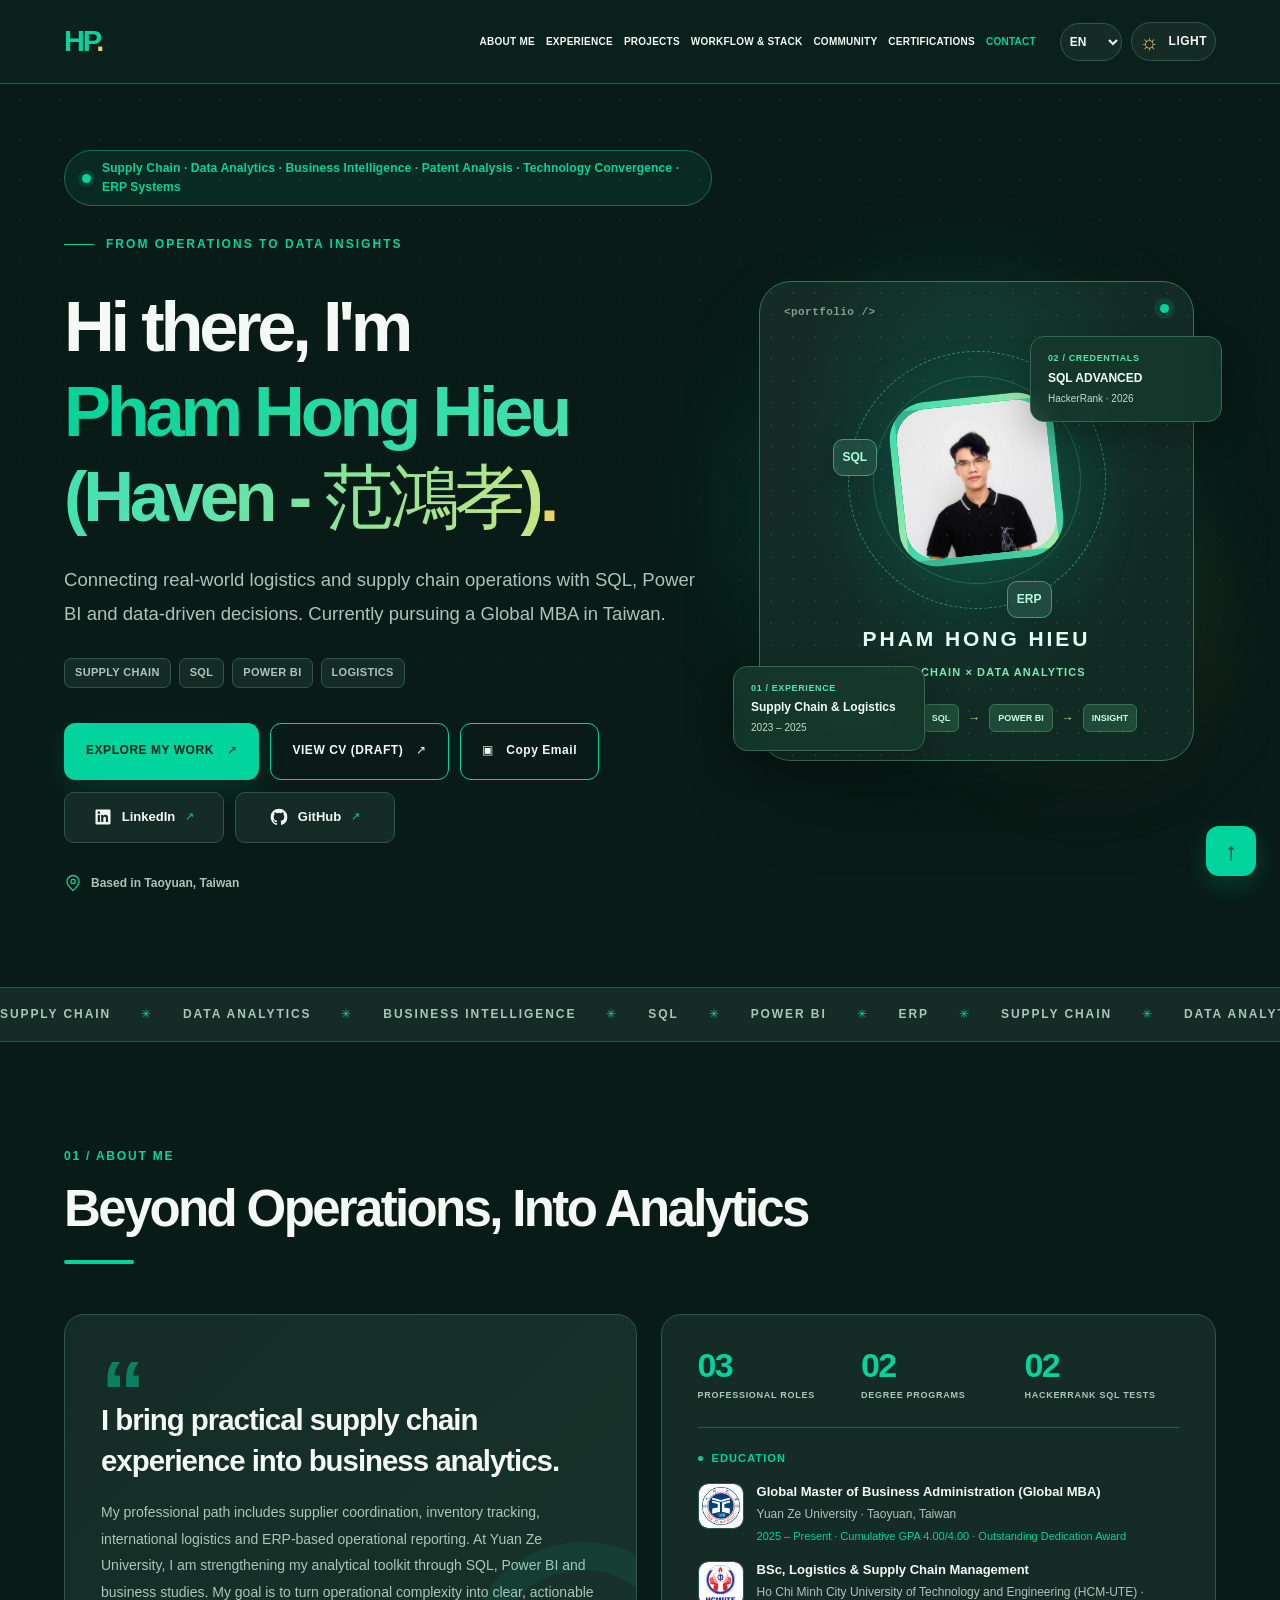
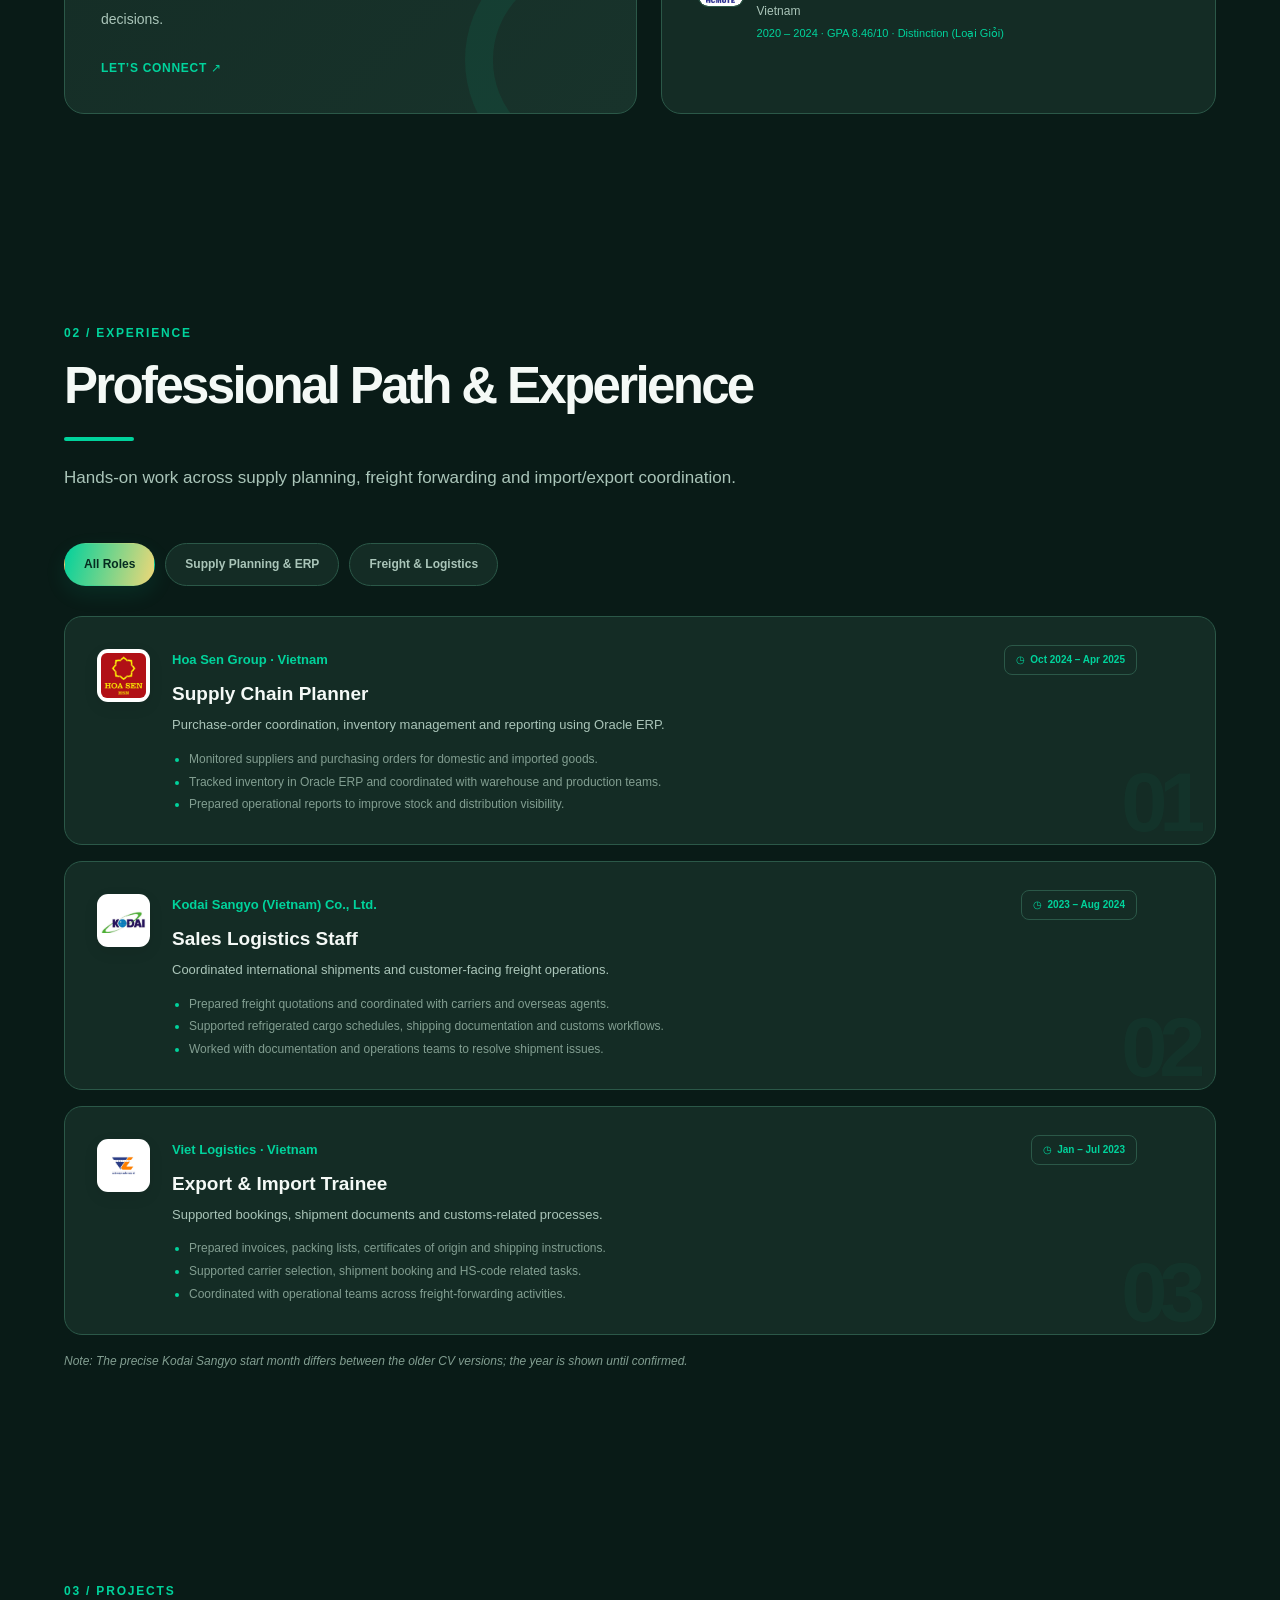
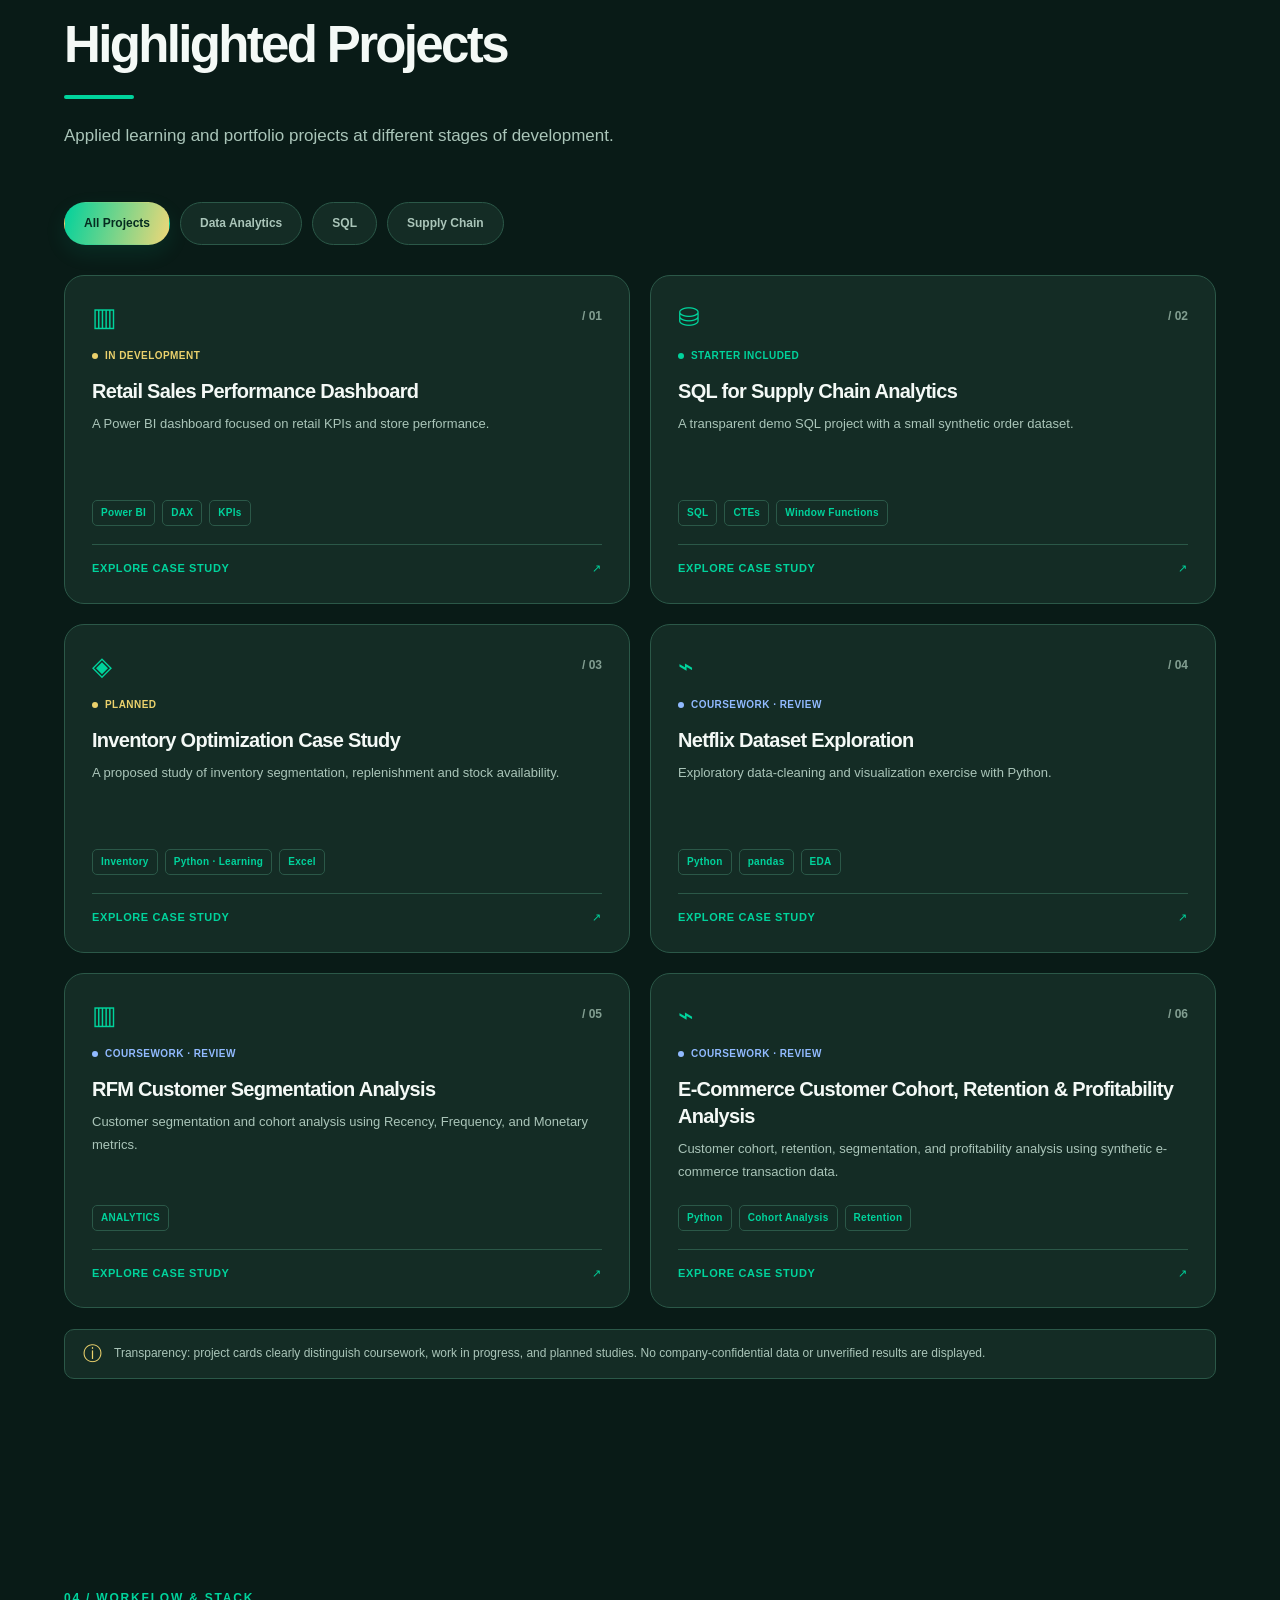
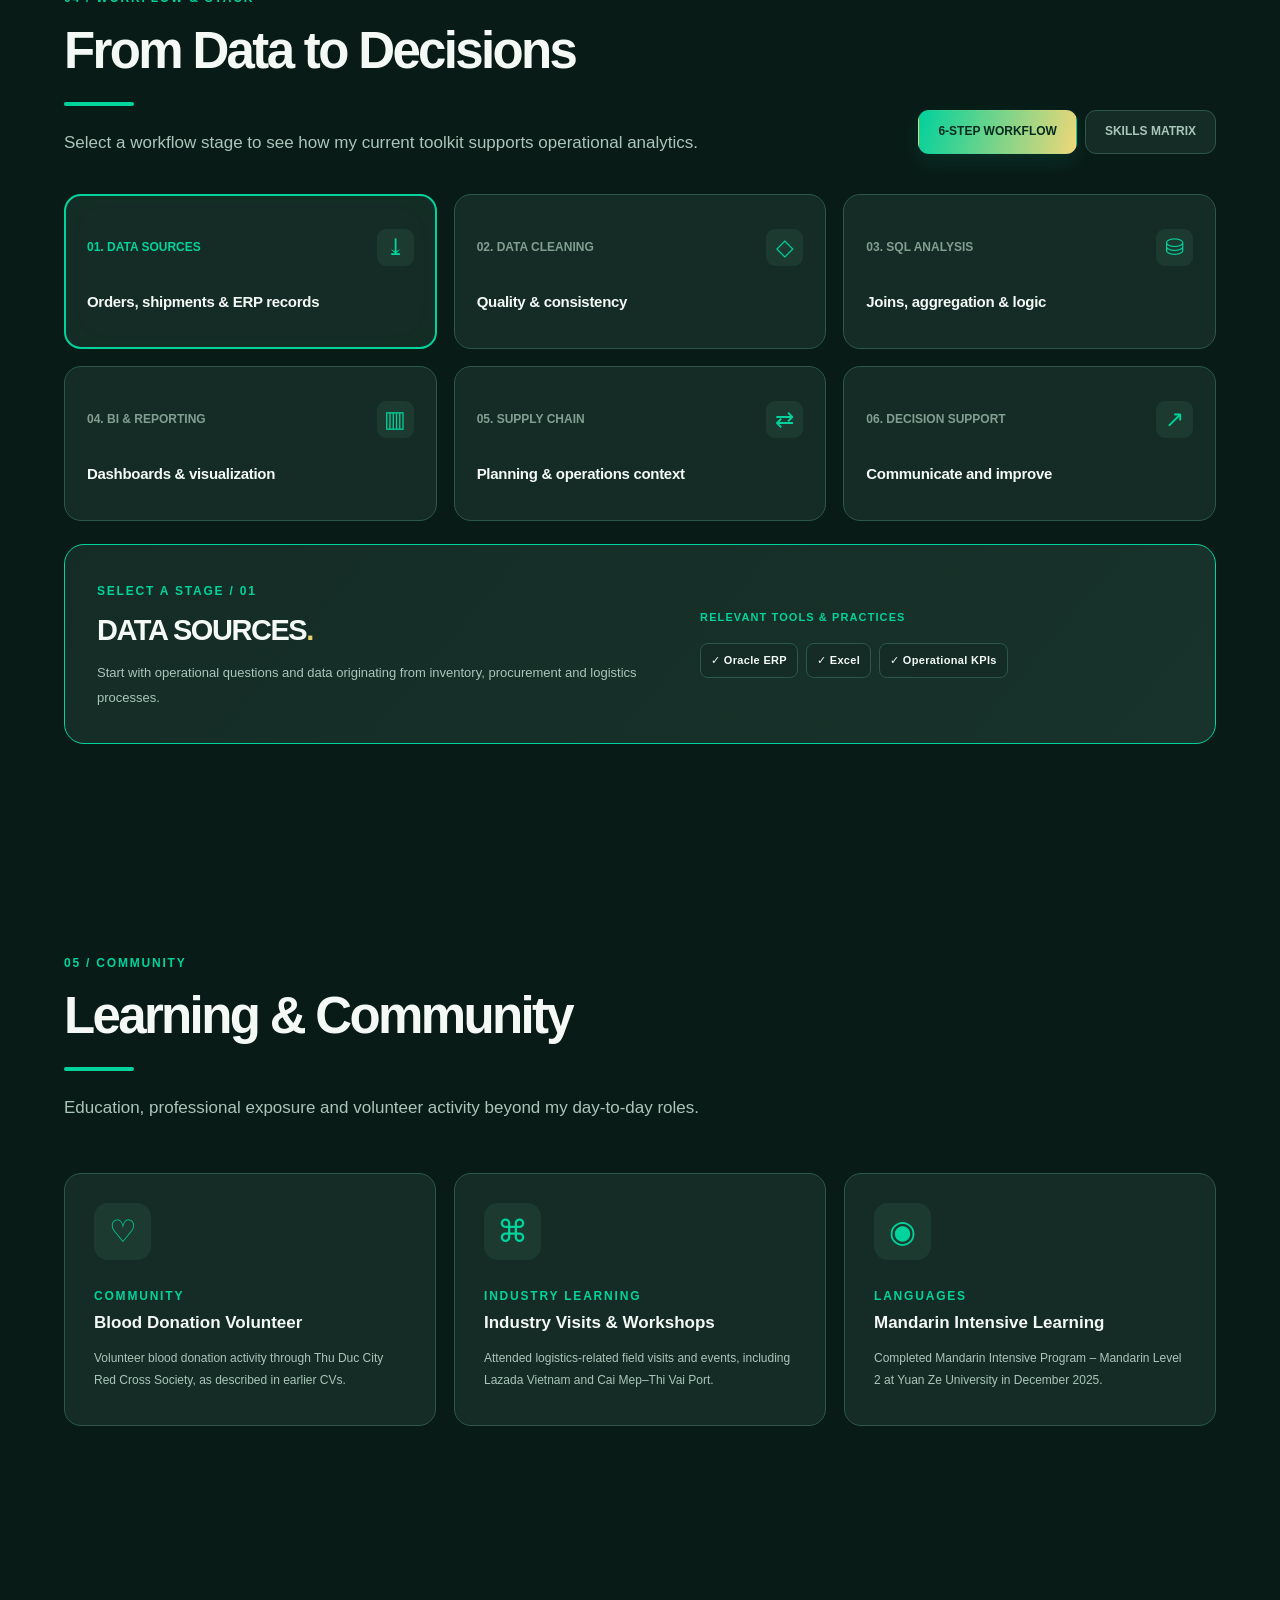
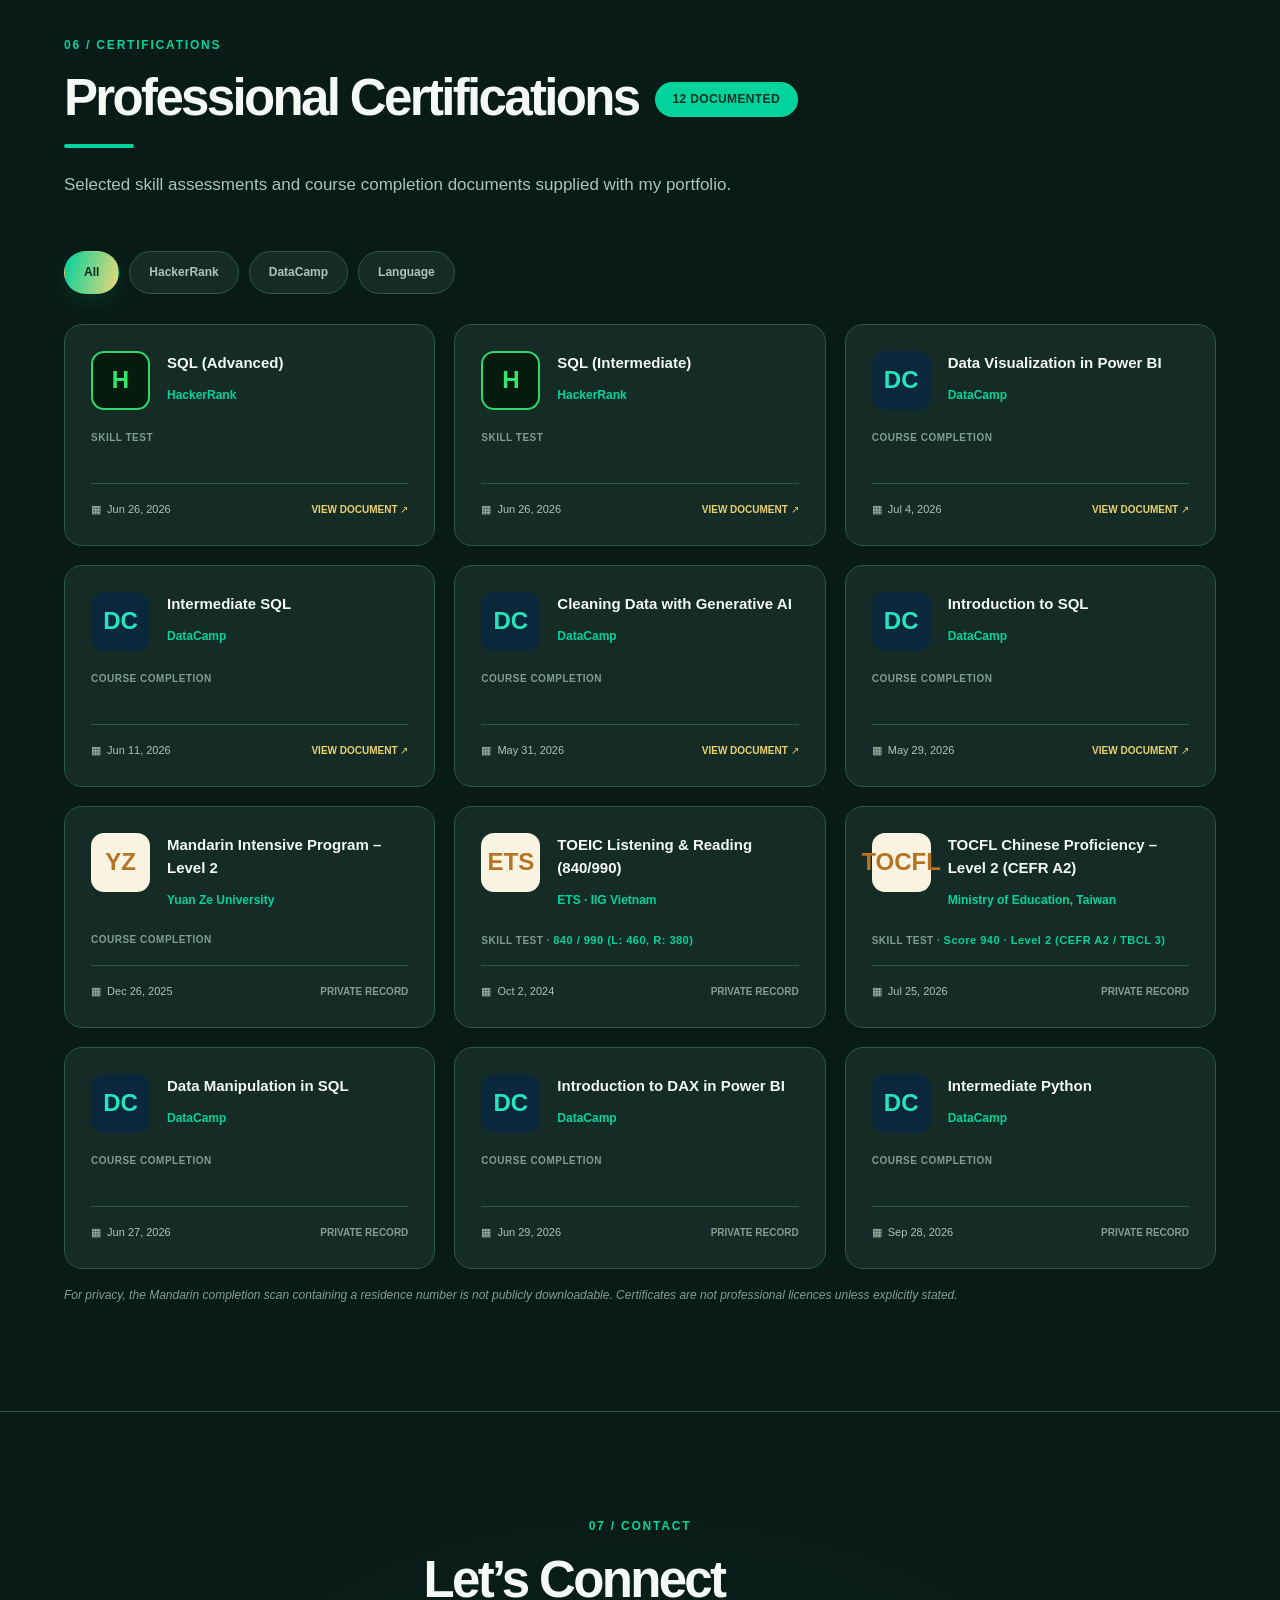
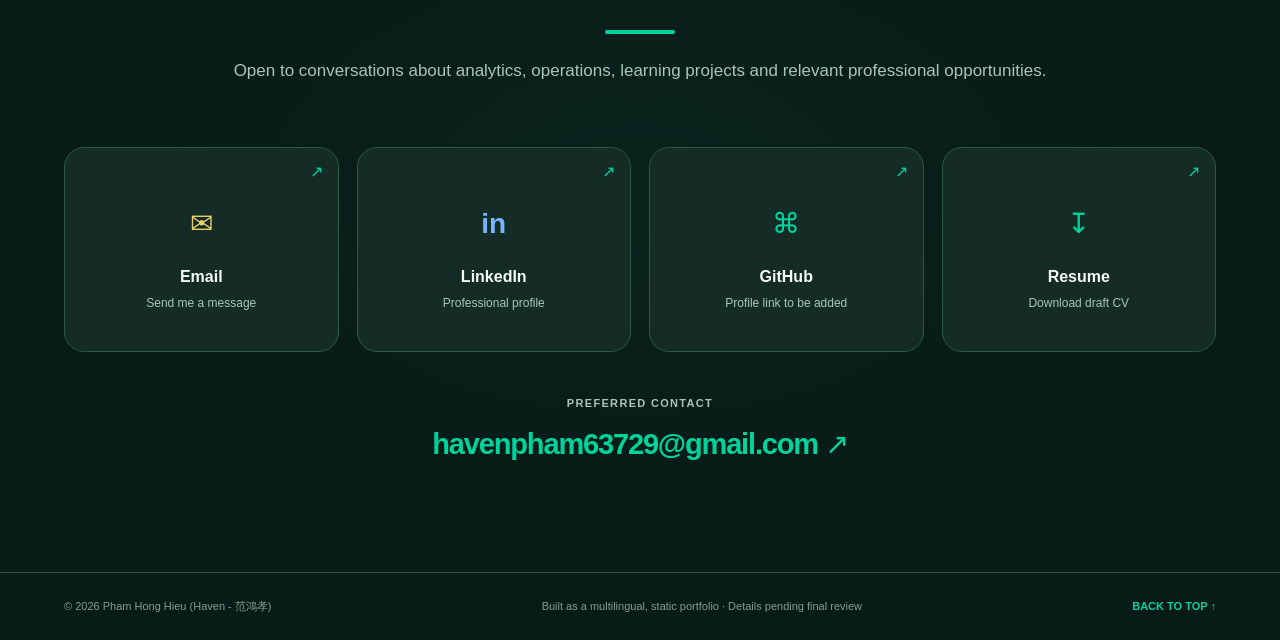
==== index.html @ e83378e1 "Update professional profile and credentials" ====
<!doctype html>
<html lang="en">
<head>
  <meta charset="utf-8">
  <meta name="viewport" content="width=device-width, initial-scale=1">
  <meta name="theme-color" content="#091d19">
  <meta name="description" content="Pham Hong Hieu (Haven - 范鴻孝) — Supply Chain, Logistics and Data Analytics Portfolio. Experience, data projects and professional certifications.">
  <title>Pham Hong Hieu (Haven - 范鴻孝) | Supply Chain × Data Analytics</title>
  <link rel="icon" type="image/svg+xml" href="assets/favicon.svg">
  <link rel="stylesheet" href="styles.css">
  <script src="content.js" defer></script>
  <script src="main.js" defer></script>
</head>
<body class="theme-dark">
  <div id="top"></div>
  <div class="progress" id="progress"></div>
  <div class="dot-grid" aria-hidden="true"></div>
  <header class="site-header" id="site-header">
    <div class="nav-shell wrap">
      <a class="brand" href="#top" aria-label="Pham Hong Hieu (Haven - 范鴻孝) — home">HP<span class="brand-dot">.</span></a>
      <nav class="primary-nav" id="nav" aria-label="Main navigation">
        <a data-i18n="navAbout" href="#about"></a>
        <a data-i18n="navExperience" href="#experience"></a>
        <a data-i18n="navProjects" href="#projects"></a>
        <a data-i18n="navStack" href="#stack"></a>
        <a data-i18n="navCommunity" href="#community"></a>
        <a data-i18n="navCerts" href="#certifications"></a>
        <a data-i18n="navContact" href="#contact"></a>
      </nav>
      <div class="nav-actions">
        <div class="locale-wrap">
          <label class="sr-only" for="language-switcher">Website language</label>
          <select id="language-switcher" class="locale-select" aria-label="Website language">
            <option value="en">EN</option><option value="vi">VI</option><option value="zh-Hant">繁體</option><option value="zh-Hans">简体</option>
          </select>
        </div>
        <button id="theme-switcher" class="icon-text-button theme-button" type="button" aria-label="Switch light or dark theme"><span class="theme-symbol" aria-hidden="true">☼</span><span data-i18n="themeLight">LIGHT</span></button>
        <button id="menu-switcher" class="menu-switcher" type="button" aria-label="Open navigation menu" aria-expanded="false"><span></span><span></span><span></span></button>
      </div>
    </div>
  </header>

  <main>
    <section class="hero section wrap" id="hero" aria-labelledby="hero-title">
      <div class="hero-text reveal">
        <div class="availability"><span class="pulse"></span><span data-i18n="heroBadge"></span></div>
        <div class="eyebrow"><span class="eyebrow-rule"></span><span data-i18n="heroEyebrow"></span></div>
        <h1 id="hero-title"><span data-i18n="heroGreeting"></span><br><span class="gradient-text" data-i18n="heroName">Pham Hong Hieu (Haven - 范鴻孝)</span><span class="gold-dot">.</span></h1>
        <p class="hero-lead" data-i18n="heroSummary"></p>
        <div class="hero-pills"><span>SUPPLY CHAIN</span><span>SQL</span><span>POWER BI</span><span>LOGISTICS</span></div>
        <div class="hero-buttons">
          <a class="btn btn-primary" href="#projects"><span data-i18n="exploreWork"></span><span aria-hidden="true">↗</span></a>
          <a class="btn btn-outline" href="assets/Pham_Hong_Hieu_CV_DRAFT.pdf" target="_blank" rel="noopener"><span data-i18n="viewResume"></span><span aria-hidden="true">↗</span></a>
          <button class="btn btn-outline" id="copy-email" type="button"><span aria-hidden="true">▣</span><span data-i18n="copyEmail"></span></button>
        </div>
        <div class="hero-socials">
          <a href="https://www.linkedin.com/in/havenpham" target="_blank" rel="noopener noreferrer" class="social-link"><svg aria-hidden="true" viewBox="0 0 24 24"><use href="#icon-linkedin"></use></svg>LinkedIn <span>↗</span></a>
          <a class="social-link" id="github-hero" href="#contact"><svg aria-hidden="true" viewBox="0 0 24 24"><use href="#icon-github"></use></svg><span>GitHub</span><span id="github-status">···</span></a>
        </div>
        <div class="hero-location"><svg aria-hidden="true" viewBox="0 0 24 24"><use href="#icon-location"></use></svg><span data-i18n="heroLocation"></span></div>
      </div>
      <div class="hero-visual reveal" aria-label="Pham Hong Hieu (Haven - 范鴻孝)'s supply chain and analytics focus">
        <div class="visual-halo halo-1"></div><div class="visual-halo halo-2"></div>
        <div class="profile-illustration">
          <div class="illustration-top"><span class="code-mark">&lt;portfolio /&gt;</span><span class="live-pip"></span></div>
          <div class="avatar-orbit"><div class="orbit orbit-outer"></div><div class="orbit orbit-inner"></div><div class="avatar-card"><img src="assets/profile.jpg" alt="Pham Hong Hieu"></div><span class="orbit-chip chip-left">SQL</span><span class="orbit-chip chip-right">BI</span><span class="orbit-chip chip-bottom">ERP</span></div>
          <div class="visual-name">PHAM HONG HIEU</div><div class="visual-role" data-i18n="visualRole"></div>
          <div class="visual-pipeline"><span data-i18n="visualInput"></span><span class="pipe-arrow">→</span><span>SQL</span><span class="pipe-arrow">→</span><span>POWER BI</span><span class="pipe-arrow">→</span><span data-i18n="visualOutput"></span></div>
        </div>
        <div class="floating-card floating-one"><span class="floating-mini">01 / EXPERIENCE</span><strong data-i18n="floatRole"></strong><small>2023 – 2025</small></div>
        <div class="floating-card floating-two"><span class="floating-mini">02 / CREDENTIALS</span><strong>SQL ADVANCED</strong><small>HackerRank · 2026</small></div>
      </div>
    </section>

    <div class="marquee" aria-hidden="true"><div class="marquee-track"><span>SUPPLY CHAIN</span> ✳ <span>DATA ANALYTICS</span> ✳ <span>BUSINESS INTELLIGENCE</span> ✳ <span>SQL</span> ✳ <span>POWER BI</span> ✳ <span>ERP</span> ✳ <span>SUPPLY CHAIN</span> ✳ <span>DATA ANALYTICS</span> ✳</div></div>

    <section class="section wrap about-section" id="about">
      <div class="section-title reveal"><p class="section-overline">01 / <span data-i18n="navAbout"></span></p><h2 data-i18n="aboutHeading"></h2><div class="section-rule"></div></div>
      <div class="about-grid">
        <div class="about-primary reveal"><div class="quote-mark">“</div><h3 data-i18n="aboutStatement"></h3><p data-i18n="aboutParagraph"></p><a href="#contact" class="text-arrow" data-i18n="talkAboutWork"></a></div>
        <div class="about-info reveal">
          <div class="mini-stat-grid"><div class="stat"><strong>03</strong><span data-i18n="statRoles"></span></div><div class="stat"><strong>02</strong><span data-i18n="statDegrees"></span></div><div class="stat"><strong>02</strong><span data-i18n="statHackerrank"></span></div></div>
          <div class="education-label"><span class="section-mini-dot"></span><span data-i18n="educationTitle"></span></div>
          <div class="education-item"><div class="education-icon"><img src="assets/yuan-ze-university.png" alt="Yuan Ze University" class="edu-logo-img"></div><div><strong data-i18n="mbaDegree"></strong><span data-i18n="mbaSchool"></span><small data-i18n="mbaYears"></small></div></div>
          <div class="education-item"><div class="education-icon"><img src="assets/hcm-ute.png" alt="HCM-UTE" class="edu-logo-img"></div><div><strong data-i18n="bachelorDegree"></strong><span data-i18n="bachelorSchool"></span><small data-i18n="bachelorYears"></small></div></div>
        </div>
      </div>
    </section>

    <section class="section wrap" id="experience">
      <div class="section-title reveal"><p class="section-overline">02 / <span data-i18n="navExperience"></span></p><h2 data-i18n="experienceHeading"></h2><div class="section-rule"></div><p class="section-caption" data-i18n="experienceCaption"></p></div>
      <div class="tabs reveal" id="experience-tabs" role="tablist" aria-label="Experience categories"></div>
      <div id="experience-list" class="experience-list" aria-live="polite"></div>
      <p class="content-note" data-i18n="dateNote"></p>
    </section>

    <section class="section wrap" id="projects">
      <div class="section-title reveal"><p class="section-overline">03 / <span data-i18n="navProjects"></span></p><h2 data-i18n="projectsHeading"></h2><div class="section-rule"></div><p class="section-caption" data-i18n="projectsCaption"></p></div>
      <div class="tabs reveal" id="project-tabs" role="tablist" aria-label="Project categories"></div>
      <div class="project-grid" id="project-grid" aria-live="polite"></div>
      <div class="project-disclaimer"><span>ⓘ</span><span data-i18n="projectDisclaimer"></span></div>
    </section>

    <section class="section wrap" id="stack">
      <div class="section-title reveal"><p class="section-overline">04 / <span data-i18n="navStack"></span></p><h2 data-i18n="stackHeading"></h2><div class="section-rule"></div><p class="section-caption" data-i18n="stackCaption"></p></div>
      <div class="stack-controls"><button type="button" class="view-toggle active" data-stack-view="workflow" data-i18n="stackWorkflow"></button><button type="button" class="view-toggle" data-stack-view="skills" data-i18n="stackSkills"></button></div>
      <div id="stack-workflow" class="stack-panel"><div id="stage-grid" class="stage-grid"></div><div id="stage-description" class="stage-description" aria-live="polite"></div></div>
      <div id="stack-skills" class="stack-panel" hidden></div>
    </section>

    <section class="section wrap" id="community"><div class="section-title reveal"><p class="section-overline">05 / <span data-i18n="navCommunity"></span></p><h2 data-i18n="communityHeading"></h2><div class="section-rule"></div><p class="section-caption" data-i18n="communityCaption"></p></div><div class="community-grid" id="community-grid"></div></section>

    <section class="section wrap" id="certifications">
      <div class="section-title reveal"><p class="section-overline">06 / <span data-i18n="navCerts"></span></p><div class="certs-heading"><h2 data-i18n="certsHeading"></h2><span class="counter-badge" data-i18n="certCount"></span></div><div class="section-rule"></div><p class="section-caption" data-i18n="certsCaption"></p></div>
      <div class="tabs cert-tabs reveal" id="cert-tabs" role="tablist" aria-label="Certificate providers"></div>
      <div class="cert-grid" id="cert-grid"></div><p class="content-note" data-i18n="certPrivacy"></p>
    </section>

    <section class="section contact-section" id="contact"><div class="wrap"><div class="section-title centered reveal"><p class="section-overline">07 / <span data-i18n="navContact"></span></p><h2 data-i18n="contactHeading"></h2><div class="section-rule"></div><p class="section-caption" data-i18n="contactCaption"></p></div><div class="contact-grid" id="contact-grid"></div><div class="contact-email reveal"><span data-i18n="preferredContact"></span><a href="mailto:havenpham63729@gmail.com">havenpham63729@gmail.com ↗</a></div></div></section>
  </main>
  <footer class="footer wrap"><span>© <span id="year">2026</span> Pham Hong Hieu (Haven - 范鴻孝)</span><span data-i18n="footerNote"></span><a href="#top" data-i18n="backToTop"></a></footer>
  <a class="back-to-top" href="#top" aria-label="Back to top" title="Back to top">↑</a>
  <dialog id="project-dialog" class="project-dialog"><button type="button" class="dialog-close" id="dialog-close" aria-label="Close">×</button><div id="project-dialog-content"></div></dialog>
  <div id="toast" class="toast" role="status" aria-live="polite"></div>
  <svg aria-hidden="true" style="position:absolute;width:0;height:0;overflow:hidden" xmlns="http://www.w3.org/2000/svg"><defs>
    <symbol id="icon-linkedin" viewBox="0 0 24 24"><path fill="currentColor" d="M20.45 2H3.55C2.69 2 2 2.69 2 3.55v16.9C2 21.31 2.69 22 3.55 22h16.9c.86 0 1.55-.69 1.55-1.55V3.55C22 2.69 21.31 2 20.45 2ZM7.94 18.75H4.98V9.2h2.96v9.55ZM6.46 7.9a1.71 1.71 0 1 1 0-3.42 1.71 1.71 0 0 1 0 3.42Zm12.29 10.85H15.8V14.1c0-1.11-.02-2.54-1.55-2.54-1.56 0-1.8 1.21-1.8 2.46v4.73h-2.96V9.2h2.84v1.31h.04c.4-.75 1.36-1.55 2.79-1.55 2.98 0 3.59 1.96 3.59 4.51v5.28Z"/></symbol>
    <symbol id="icon-github" viewBox="0 0 24 24"><path fill="currentColor" d="M12 .9A11.1 11.1 0 0 0 .9 12c0 4.9 3.17 9.06 7.56 10.53.56.11.76-.24.76-.53v-1.9c-3.07.67-3.73-1.3-3.73-1.3-.5-1.28-1.22-1.62-1.22-1.62-1-.7.07-.69.07-.69 1.1.08 1.67 1.13 1.67 1.13.98 1.68 2.57 1.2 3.2.91.1-.71.38-1.2.69-1.48-2.45-.28-5.03-1.23-5.03-5.47 0-1.2.43-2.18 1.14-2.95-.11-.28-.49-1.4.11-2.92 0 0 .93-.3 3.05 1.13a10.7 10.7 0 0 1 5.55 0c2.12-1.43 3.05-1.13 3.05-1.13.61 1.52.23 2.64.11 2.92.71.77 1.14 1.75 1.14 2.95 0 4.25-2.59 5.19-5.05 5.46.39.34.74 1 .74 2.02v2.99c0 .29.2.64.77.53A11.1 11.1 0 0 0 23.1 12 11.1 11.1 0 0 0 12 .9Z"/></symbol>
    <symbol id="icon-location" viewBox="0 0 24 24"><path fill="none" stroke="currentColor" stroke-width="1.7" stroke-linecap="round" stroke-linejoin="round" d="M20 10c0 5-8 12-8 12S4 15 4 10a8 8 0 1 1 16 0Z"/><circle fill="none" stroke="currentColor" stroke-width="1.7" cx="12" cy="10" r="2.8"/></symbol>
  </defs></svg>
</body></html>
---- styles.css ----
/* HAVEN PHAM — FOUR LANGUAGE PORTFOLIO. 100% STATIC, NO BUILD TOOLS. */
:root{font-family:'Manrope','DM Sans','Segoe UI',Arial,sans-serif;font-synthesis:none;-webkit-font-smoothing:antialiased;scroll-behavior:smooth}
*{box-sizing:border-box} html{scroll-padding-top:112px} body{margin:0;line-height:1.6;min-width:320px;overflow-x:hidden;transition:background .25s,color .25s}body.theme-dark{--bg:#091b17;--header:rgba(11,35,28,.94);--surface:#142c25;--surface-2:#18332b;--surface-3:#1d3a30;--text:#f4f9f6;--muted:#aac5b9;--soft:#829e91;--line:#2b5848;--mint:#00d39c;--mint-2:#37f0ae;--gold:#ebd16c;--dotted:rgba(0,211,156,.12);--modal:#11291f;--shadow:rgba(0,0,0,.28);color:var(--text);background:var(--bg)}body.theme-light{--bg:#f7fbf8;--header:rgba(246,252,247,.96);--surface:#ffffff;--surface-2:#ecf6ef;--surface-3:#e4f2e8;--text:#132a22;--muted:#506a5d;--soft:#56766a;--line:#c6decf;--mint:#008b64;--mint-2:#008b64;--gold:#ad801e;--dotted:rgba(0,139,100,.12);--modal:#fff;--shadow:rgba(30,80,55,.13);color:var(--text);background:var(--bg)}
button,select{font:inherit}button{cursor:pointer}a{text-decoration:none;color:inherit}p,h1,h2,h3,h4{margin-top:0}img{max-width:100%}::selection{color:#071a16;background:#37f0ae}.wrap{max-width:1376px;margin:0 auto;padding-left:clamp(20px,5vw,80px);padding-right:clamp(20px,5vw,80px)}.sr-only{position:absolute;left:-9999px;width:1px;height:1px;overflow:hidden}.progress{height:3px;position:fixed;inset:0 auto auto 0;z-index:110;background:linear-gradient(90deg,var(--mint),var(--gold));width:0%;pointer-events:none}.dot-grid{position:absolute;inset:0;z-index:-1;pointer-events:none;background-image:radial-gradient(var(--dotted) 1.2px,transparent 1.2px);background-size:40px 40px;mask-image:linear-gradient(black,transparent 96%)}
/* Navigation */
.site-header{position:sticky;top:0;z-index:100;background:var(--header);backdrop-filter:blur(18px);border-bottom:1px solid var(--line);transition:background .25s}.nav-shell{height:92px;display:flex;align-items:center;gap:24px}.brand{font-weight:900;font-size:29px;letter-spacing:-2.2px;color:var(--mint);white-space:nowrap;line-height:1}.brand-dot,.gold-dot{color:var(--gold)}.primary-nav{display:flex;align-items:center;gap:clamp(10px,1.45vw,24px);margin-left:auto}.primary-nav a{font-size:12px;letter-spacing:.025em;font-weight:800;color:var(--text);white-space:nowrap;transition:color .15s}.primary-nav a:hover,.primary-nav a.selected{color:var(--mint)}.nav-actions{display:flex;align-items:center;gap:9px}.locale-select{min-width:79px;background:var(--surface);border:1px solid var(--line);color:var(--text);border-radius:24px;padding:10px 10px;cursor:pointer;font-weight:800;font-size:12px;outline-offset:3px}.icon-text-button{display:flex;align-items:center;gap:9px;background:var(--surface);border:1px solid var(--line);border-radius:24px;color:var(--text);font-size:12px;letter-spacing:.04em;font-weight:800;padding:9px 14px;white-space:nowrap}.theme-symbol{color:var(--gold);font-size:21px;line-height:1}.menu-switcher{display:none;width:43px;height:42px;align-items:center;justify-content:center;flex-direction:column;gap:5px;background:var(--surface);border:1px solid var(--line);border-radius:11px}.menu-switcher span{display:block;width:18px;height:2px;background:var(--mint);border-radius:10px}
/* Shared heading */
.section{position:relative;padding-top:105px;padding-bottom:105px}.section-title{margin:0 0 50px}.section-overline{font-weight:900;letter-spacing:.15em;color:var(--mint);font-size:12px;margin:0 0 14px}.section-title h2{font-size:clamp(32px,4vw,51px);line-height:1.15;letter-spacing:-.052em;font-weight:900;max-width:1020px;margin:0 0 21px}.section-rule{width:70px;height:4px;border-radius:20px;background:var(--mint);margin-bottom:22px}.section-caption{color:var(--muted);font-size:17px;max-width:870px;line-height:1.8}.section-title.centered{text-align:center}.section-title.centered .section-rule{margin-left:auto;margin-right:auto}.section-title.centered .section-caption{margin-left:auto;margin-right:auto}
/* Hero */
.hero{min-height:770px;display:grid;grid-template-columns:minmax(0,1.15fr) minmax(0,.85fr);align-items:center;gap:35px;padding-top:66px;padding-bottom:94px}.availability{border:1px solid #186f4f;background:rgba(0,211,156,.08);display:inline-flex;align-items:center;gap:11px;border-radius:40px;padding:8px 17px;color:var(--mint);font-weight:800;font-size:12px;letter-spacing:.012em;max-width:100%;margin-bottom:29px}.pulse{height:9px;width:9px;display:inline-block;border-radius:100%;background:var(--mint);flex-shrink:0;box-shadow:0 0 0 4px rgba(0,211,156,.12);animation:pulse 2.7s ease-in-out infinite}@keyframes pulse{50%{box-shadow:0 0 0 9px rgba(0,211,156,.02)}}.eyebrow{color:var(--mint);font-size:12px;font-weight:900;letter-spacing:.17em;margin-bottom:29px;display:flex;gap:12px;align-items:center}.eyebrow-rule{background:var(--mint);height:1px;width:30px;flex-shrink:0}.hero h1{font-size:clamp(53px,5.5vw,86px);line-height:1.21;letter-spacing:-.06em;font-weight:900;margin:0 0 24px}.gradient-text{color:var(--mint);background:linear-gradient(105deg,#02d498,#52e3b1 62%,#c6e57f);-webkit-background-clip:text;background-clip:text;-webkit-text-fill-color:transparent}.hero-lead{color:var(--muted);line-height:1.8;font-size:clamp(17px,1.45vw,21px);max-width:760px;margin:0 0 28px}.hero-pills{display:flex;gap:8px;flex-wrap:wrap;margin-bottom:35px}.hero-pills span,.tech-tags span,.stage-tags span{font-weight:700;color:var(--muted);border:1px solid var(--line);background:var(--surface);font-size:11px;letter-spacing:.03em;border-radius:7px;padding:5px 10px}.hero-buttons{display:flex;gap:11px;align-items:center;flex-wrap:wrap;margin-bottom:12px}.btn{min-height:57px;display:inline-flex;align-items:center;justify-content:center;gap:13px;padding:13px 21px;border-radius:11px;font-size:12px;font-weight:900;letter-spacing:.045em;border:1px solid var(--mint);transition:transform .18s,box-shadow .18s,background .18s;white-space:nowrap}.btn:hover,.social-link:hover{transform:translateY(-3px)}.btn-primary{background:var(--mint);color:#04241b;box-shadow:0 10px 30px rgba(0,211,156,.12)}.theme-light .btn-primary{color:white}.btn-outline{color:var(--text);background:rgba(0,0,0,.02)}.btn-outline:hover,.social-link:hover{background:var(--surface-2)}.hero-socials{display:flex;gap:11px;flex-wrap:wrap}.social-link{height:51px;display:flex;align-items:center;justify-content:center;gap:10px;min-width:160px;padding:11px 20px;border:1px solid var(--line);background:var(--surface);border-radius:10px;font-weight:800;font-size:13px;transition:transform .18s,background .18s}.social-link svg{width:18px;height:18px}.social-link>span:last-child{font-size:11px;color:var(--mint)}.hero-location{margin-top:31px;color:var(--muted);display:flex;align-items:center;gap:9px;font-size:12px;font-weight:700}.hero-location svg{color:var(--mint);width:18px;height:18px}.hero-visual{min-height:580px;position:relative;display:flex;align-items:center;justify-content:center;isolation:isolate}.visual-halo{position:absolute;border-radius:100%;filter:blur(50px);pointer-events:none}.halo-1{width:440px;height:440px;background:rgba(0,210,156,.12);top:9%;left:0}.halo-2{width:260px;height:260px;background:rgba(235,209,108,.08);right:0;bottom:9%}.profile-illustration{width:min(100%,435px);min-height:480px;border-radius:32px;position:relative;overflow:hidden;background:radial-gradient(ellipse at 50% 34%,rgba(0,211,156,.14),transparent 60%),linear-gradient(140deg,var(--surface),#112a24);border:1px solid #347457;box-shadow:0 40px 80px rgba(0,0,0,.19);padding:22px 24px 28px;display:flex;flex-direction:column;align-items:center;justify-content:flex-end}.theme-light .profile-illustration{background:radial-gradient(ellipse at 50% 30%,rgba(0,211,156,.12),transparent 60%),linear-gradient(140deg,#f1fdf5,#cde9d9)}.profile-illustration:after{content:'';position:absolute;inset:0;background-image:radial-gradient(rgba(85,240,176,.10) 1px,transparent 1px);background-size:22px 22px;pointer-events:none}.illustration-top{position:absolute;top:22px;left:24px;right:24px;display:flex;justify-content:space-between;color:var(--soft);font-weight:800;font-size:11px;letter-spacing:.04em;z-index:1}.code-mark{font-family:Consolas,monospace}.live-pip{width:9px;height:9px;background:var(--mint);border-radius:100%;box-shadow:0 0 0 6px rgba(0,211,156,.12)}.avatar-orbit{height:258px;width:258px;position:relative;display:flex;align-items:center;justify-content:center;margin-bottom:13px}.orbit{position:absolute;border:1px dashed rgba(88,244,178,.45);border-radius:50%}.orbit-outer{inset:0;animation:spin 33s linear infinite}.orbit-inner{inset:25px;border-style:solid;opacity:.5}.avatar-card{position:relative;background:linear-gradient(135deg,#008e6f,#1bd79e 60%,#aae49a);box-shadow:0 15px 80px rgba(0,211,156,.15);border:7px solid rgba(176,247,206,.3);height:165px;width:165px;border-radius:38px;transform:rotate(-6deg);display:flex;align-items:center;justify-content:center;overflow:hidden}.avatar-card img{width:100%;height:100%;object-fit:cover;border-radius:31px}.avatar-card>span:first-child{font-size:115px;line-height:1;font-weight:900;color:#07281d;letter-spacing:-.12em}.avatar-corner{position:absolute;right:12px;bottom:7px;font-size:30px;color:#f3de91;font-weight:900}.orbit-chip{position:absolute;display:flex;align-items:center;justify-content:center;background:#214b3e;color:#a9ffe0;border:1px solid #489678;border-radius:10px;font-size:12px;font-weight:900;box-shadow:0 8px 28px rgba(0,0,0,.12);padding:8px 9px}.chip-left{left:-15px;top:88px}.chip-right{right:-5px;top:31px}.chip-bottom{bottom:-9px;right:54px}.visual-name{font-weight:900;letter-spacing:.14em;font-size:21px;color:#e7fff4;z-index:1}.theme-light .visual-name{color:#124d36}.visual-role{font-size:11px;letter-spacing:.1em;color:#7ce8b8;font-weight:800;margin-top:9px;z-index:1}.theme-light .visual-role{color:#00794d}.visual-pipeline{display:flex;gap:9px;margin-top:22px;flex-wrap:wrap;justify-content:center;align-items:center;z-index:1}.visual-pipeline span:not(.pipe-arrow){background:#1f4939;border:1px solid #377454;border-radius:6px;color:#c6ffe5;padding:6px 8px;font-size:9px;font-weight:900}.pipe-arrow{color:var(--gold);font-size:12px}.floating-card{position:absolute;z-index:2;display:flex;flex-direction:column;gap:3px;min-width:192px;padding:14px 17px;background:rgba(22,55,44,.93);border:1px solid #32684d;border-radius:14px;box-shadow:0 15px 32px rgba(0,0,0,.22);backdrop-filter:blur(10px)}.floating-card strong{font-size:12px;color:#f0fff7}.floating-card small{font-size:10px;color:#c6dbc8}.floating-mini{font-size:9px;font-weight:900;letter-spacing:.07em;color:#50e6a8}.floating-one{left:-15px;bottom:60px}.floating-two{right:-18px;top:105px}@keyframes spin{to{transform:rotate(360deg)}}
.marquee{border-block:1px solid var(--line);overflow:hidden;padding:17px 0;background:var(--surface);color:var(--mint);font-size:12px;font-weight:900;letter-spacing:.16em}.marquee-track{white-space:nowrap;display:flex;align-items:center;justify-content:center;gap:30px;min-width:max-content}.marquee-track span{color:var(--muted)}
/* About */
.about-grid{display:grid;grid-template-columns:1fr .97fr;gap:24px}.about-primary,.about-info{border:1px solid var(--line);background:var(--surface);border-radius:20px;padding:33px 36px;min-height:385px}.about-primary{position:relative;overflow:hidden;background:linear-gradient(135deg,var(--surface),var(--surface-2))}.about-primary::after{content:'';height:180px;width:180px;border-radius:100%;position:absolute;right:-65px;bottom:-65px;border:28px solid rgba(0,211,156,.08)}.quote-mark{font-size:89px;height:51px;font-weight:900;line-height:1;color:var(--mint);opacity:.5}.about-primary h3{font-size:clamp(22px,2.3vw,31px);line-height:1.4;letter-spacing:-.035em;margin-bottom:18px}.about-primary p{font-size:14px;color:var(--muted);line-height:1.9;max-width:630px}.text-arrow{color:var(--mint);font-weight:900;letter-spacing:.06em;font-size:12px;display:inline-block;margin-top:13px}.mini-stat-grid{display:grid;grid-template-columns:repeat(3,minmax(0,1fr));gap:9px;padding-bottom:25px;border-bottom:1px solid var(--line)}.stat{display:flex;flex-direction:column;align-items:flex-start;gap:6px}.stat strong{font-size:34px;line-height:1;color:var(--mint);letter-spacing:-.05em}.stat span{font-size:9px;font-weight:900;letter-spacing:.08em;color:var(--muted)}.education-label{display:flex;align-items:center;gap:9px;margin:22px 0 14px;font-size:11px;font-weight:900;color:var(--mint);letter-spacing:.1em}.section-mini-dot{width:5px;height:5px;background:var(--mint);border-radius:50%}.education-item{display:flex;gap:13px;align-items:flex-start;margin:15px 0}.education-icon{height:46px;width:46px;flex-shrink:0;border:1px solid var(--line);border-radius:10px;display:flex;align-items:center;justify-content:center;color:var(--gold);font-weight:900;font-size:12px;background:var(--surface-3);overflow:hidden}.edu-logo-img{width:100%;height:100%;object-fit:contain;border-radius:9px;padding:3px;background:#ffffff}.education-item>div:last-child{display:flex;flex-direction:column;gap:4px}.education-item strong{font-size:13px;line-height:1.4}.education-item span{font-size:12px;color:var(--muted)}.education-item small{color:var(--mint);font-size:11px}
/* Tabs and experience */
.tabs{display:flex;gap:10px;flex-wrap:wrap;margin-bottom:30px}.tab,.view-toggle{padding:11px 19px;border-radius:30px;background:var(--surface);border:1px solid var(--line);color:var(--muted);font-weight:900;font-size:12px;transition:background .2s,color .2s,transform .2s}.tab:hover,.view-toggle:hover{transform:translateY(-2px);color:var(--text)}.tab.active,.view-toggle.active{color:#062c20;border-color:transparent;background:linear-gradient(105deg,#00d19c,#efd778);box-shadow:0 8px 21px rgba(0,211,156,.10)}.experience-list{display:grid;gap:16px}.experience-card{border:1px solid var(--line);background:var(--surface);border-radius:18px;padding:28px 32px;display:flex;gap:22px;position:relative;overflow:hidden;transition:transform .18s,background .18s,border .18s}.experience-card:hover{background:var(--surface-2);border-color:#3f9975;transform:translateY(-2px)}.company-icon{width:53px;height:53px;border-radius:11px;background:#ffffff;color:#00563e;font-size:13px;font-weight:900;display:flex;align-items:center;justify-content:center;flex-shrink:0;margin-top:4px;box-shadow:0 5px 15px rgba(0,0,0,.08);overflow:hidden}.company-logo-img{width:100%;height:100%;object-fit:contain;border-radius:10px;padding:4px}.company-icon.kodai{color:#2d6c89}.company-icon.vietlog{color:#aa6b0e}.experience-body{width:100%;padding-right:46px}.exp-header{display:flex;align-items:center;justify-content:space-between;gap:13px;flex-wrap:wrap}.company-name{color:var(--mint);font-size:13px;font-weight:900}.exp-period{border:1px solid var(--line);border-radius:8px;padding:6px 11px;font-size:10px;font-weight:900;color:var(--mint);white-space:nowrap}.experience-body h3{font-size:19px;line-height:1.3;margin:7px 0 7px}.experience-body p{color:var(--muted);font-size:13px;max-width:850px;line-height:1.75;margin:0 0 5px}.exp-bullets{margin:11px 0 0;padding-left:17px;color:var(--soft);font-size:12px;line-height:1.9}.exp-bullets li::marker{color:var(--mint)}.card-index{font-size:83px;position:absolute;right:18px;bottom:-26px;color:var(--mint);opacity:.045;font-weight:900;letter-spacing:-.1em}.content-note{font-size:12px;line-height:1.8;color:var(--soft);margin:16px 0 0;font-style:italic}
/* Projects */
.project-grid{display:grid;grid-template-columns:repeat(2,minmax(0,1fr));gap:20px}.project-card{background:var(--surface);border:1px solid var(--line);border-radius:20px;padding:28px 27px 25px;position:relative;min-height:329px;display:flex;flex-direction:column;transition:transform .2s,border-color .2s,box-shadow .2s}.project-card:hover{transform:translateY(-5px);border-color:var(--mint);box-shadow:0 13px 45px var(--shadow)}.project-top{display:flex;align-items:center;justify-content:space-between;margin-bottom:18px}.project-icon{font-size:26px;color:var(--mint);line-height:1}.project-index{color:var(--soft);font-size:12px;font-weight:900}.status{display:inline-flex;align-items:center;gap:7px;font-size:10px;color:var(--gold);font-weight:900;letter-spacing:.045em;margin-bottom:14px}.status-indicator{background:var(--gold);height:6px;width:6px;border-radius:100%}.status-starter{color:var(--mint)}.status-starter .status-indicator{background:var(--mint)}.status-coursework{color:#91baff}.status-coursework .status-indicator{background:#91baff}.project-card h3{font-size:20px;font-weight:900;letter-spacing:-.035em;line-height:1.35;margin:0 0 8px}.project-card p{color:var(--muted);font-size:13px;line-height:1.75;margin:0 0 21px}.tech-tags{display:flex;gap:7px;flex-wrap:wrap}.project-card .tech-tags{margin-top:auto;margin-bottom:18px}.tech-tags span{border-radius:5px;color:var(--mint);font-size:10px;padding:4px 8px}.project-open{display:flex;align-items:center;justify-content:space-between;gap:10px;width:100%;border:0;border-top:1px solid var(--line);background:transparent;text-align:left;padding:15px 0 0;color:var(--mint);font-weight:900;font-size:11px;letter-spacing:.055em}.project-open:hover{color:var(--gold)}.project-disclaimer{margin-top:21px;border:1px solid var(--line);background:var(--surface);display:flex;align-items:flex-start;gap:12px;padding:14px 18px;border-radius:10px;color:var(--muted);font-size:12px;line-height:1.65}.project-disclaimer>span:first-child{color:var(--gold);font-size:19px;line-height:1}
/* Workflow & matrix */
.stack-controls{display:flex;justify-content:flex-end;gap:8px;margin-top:-98px;margin-bottom:40px}.view-toggle{border-radius:11px}.stage-grid{display:grid;grid-template-columns:repeat(3,minmax(0,1fr));gap:17px}.stage-card{text-align:left;background:var(--surface);border:1px solid var(--line);border-radius:17px;padding:24px 22px;min-height:155px;color:var(--text);transition:transform .15s,border-color .15s}.stage-card:hover{transform:translateY(-2px)}.stage-card.active{border:2px solid var(--mint);padding:23px 21px;box-shadow:inset 0 0 36px rgba(0,211,156,.015)}.stage-top{display:flex;align-items:center;justify-content:space-between;gap:8px;margin-bottom:24px;font-size:12px;font-weight:900;color:var(--soft)}.stage-card.active .stage-top{color:var(--mint)}.stage-symbol{font-size:23px;color:var(--mint);height:37px;min-width:37px;border-radius:9px;background:var(--surface-3);display:flex;align-items:center;justify-content:center}.stage-card h3{font-size:15px;line-height:1.55;letter-spacing:-.02em;margin:0}.stage-description{margin-top:23px;background:linear-gradient(130deg,var(--surface),var(--surface-2));border:1px solid var(--mint);border-radius:20px;padding:32px}.stage-details{display:grid;grid-template-columns:1fr .85fr;gap:35px;align-items:center}.stage-details h3{font-size:29px;letter-spacing:-.05em;margin:5px 0 8px}.stage-details p{max-width:700px;color:var(--muted);font-size:13px;margin:0;line-height:1.9}.stage-details h4{font-size:11px;letter-spacing:.1em;color:var(--mint);margin:0 0 16px}.stage-tags{display:flex;gap:8px;flex-wrap:wrap}.stage-tags span{color:var(--text);font-size:11px;border-radius:8px;padding:8px 10px}.skills-grid{display:grid;grid-template-columns:repeat(2,minmax(0,1fr));gap:18px}.skill-group{border:1px solid var(--line);border-radius:17px;padding:25px;background:var(--surface)}.skill-group-number{color:var(--mint);font-size:12px;font-weight:900}.skill-group h3{font-size:20px;letter-spacing:-.03em;margin:10px 0 17px}.skill-group ul{padding:0;margin:0;list-style:none}.skill-group li{border-top:1px solid var(--line);padding:9px 2px;color:var(--muted);font-size:12px;display:flex;align-items:center;gap:10px}.skill-bullet{width:5px;height:5px;background:var(--mint);border-radius:100%;flex-shrink:0}
/* Community */
.community-grid{display:grid;grid-template-columns:repeat(3,minmax(0,1fr));gap:18px}.community-card{background:var(--surface);border:1px solid var(--line);border-radius:17px;padding:29px;min-height:253px}.community-symbol{height:57px;width:57px;border-radius:14px;background:var(--surface-3);color:var(--mint);display:flex;align-items:center;justify-content:center;font-size:31px;margin-bottom:22px}.community-card h3{font-size:17px;line-height:1.45;margin:3px 0 11px}.community-card p{color:var(--muted);font-size:12px;line-height:1.9;margin:0}
/* Certifications */
.certs-heading{display:flex;align-items:center;flex-wrap:wrap;gap:16px}.certs-heading h2{margin-bottom:16px}.counter-badge{background:var(--mint);padding:8px 18px;color:#0c3024;font-weight:900;font-size:12px;letter-spacing:.03em;border-radius:30px;margin-bottom:14px}.theme-light .counter-badge{color:white}.cert-grid{display:grid;grid-template-columns:repeat(3,minmax(0,1fr));gap:19px}.cert-card{min-height:222px;background:var(--surface);border:1px solid var(--line);border-radius:18px;padding:26px;display:flex;flex-direction:column;transition:border-color .16s,transform .16s}.cert-card:hover{border-color:var(--mint);transform:translateY(-2px)}.cert-heading{display:flex;align-items:flex-start;gap:17px}.cert-mark{height:59px;width:59px;border-radius:13px;display:flex;align-items:center;justify-content:center;flex-shrink:0;font-weight:900;font-size:24px;background:#f4f8f5;color:#126949}.cert-mark.hacker{background:#041b0e;color:#33e76c;border:2px solid #2ed76b}.cert-mark.datacamp{background:#0b273b;color:#26e4bd}.cert-mark.language{background:#f9f3e2;color:#b47423}.cert-heading h3{font-size:15px;line-height:1.55;margin:0 0 7px;font-weight:900}.cert-provider{font-size:12px;color:var(--mint);font-weight:800}.cert-meta{margin-top:20px;color:var(--soft);font-size:10px;letter-spacing:.05em;font-weight:900}.cert-footer{margin-top:auto;border-top:1px solid var(--line);padding-top:17px;display:flex;align-items:center;justify-content:space-between;gap:8px;flex-wrap:wrap;font-size:11px;color:var(--muted)}.cert-footer a{color:var(--gold);font-weight:900;font-size:10px}.cert-footer a:hover{text-decoration:underline}.private-record{font-weight:900;color:var(--soft);font-size:10px}
/* Contact/footer */
.contact-section{border-top:1px solid var(--line);background:radial-gradient(ellipse at 50% 50%,rgba(0,211,156,.045),transparent 55%)}.contact-grid{display:grid;grid-template-columns:repeat(4,minmax(0,1fr));gap:18px;margin-top:60px}.contact-card{position:relative;min-height:205px;padding:31px 17px 20px;text-align:center;background:var(--surface);border:1px solid var(--line);border-radius:20px;display:flex;flex-direction:column;align-items:center;justify-content:center;transition:transform .18s,border-color .18s}.contact-card:not(.disabled):hover{transform:translateY(-5px);border-color:var(--mint)}.contact-icon{display:flex;align-items:center;justify-content:center;height:54px;width:54px;color:var(--mint);font-size:28px;font-weight:900}.contact-icon.linkedin{color:#79b3ff}.contact-icon.email{color:var(--gold)}.contact-card h3{font-weight:900;font-size:16px;margin:12px 0 5px}.contact-card p{font-size:12px;line-height:1.5;color:var(--muted);margin:0}.contact-arrow{position:absolute;right:15px;top:11px;color:var(--mint);font-size:16px}.contact-card.disabled{opacity:.61}.coming-soon{font-size:9px;color:var(--gold);font-weight:900;letter-spacing:.04em;margin-top:8px}.contact-email{margin:43px 0 0;text-align:center;display:flex;flex-direction:column;align-items:center;gap:8px}.contact-email span{font-size:11px;color:var(--muted);font-weight:900;letter-spacing:.12em}.contact-email a{font-size:clamp(18px,2.3vw,29px);font-weight:900;color:var(--mint);word-break:break-word;letter-spacing:-.04em}.footer{border-top:1px solid var(--line);padding-top:25px;padding-bottom:25px;color:var(--soft);display:flex;align-items:center;justify-content:space-between;gap:25px;flex-wrap:wrap;font-size:11px}.footer a{color:var(--mint);font-weight:900}.back-to-top{position:fixed;bottom:24px;right:24px;z-index:10;display:grid;place-items:center;color:#0d392b;background:var(--mint);border-radius:13px;font-size:25px;font-weight:900;width:50px;height:50px;box-shadow:0 8px 25px rgba(0,211,156,.2);transition:transform .2s}.back-to-top:hover{transform:translateY(-5px)}
/* Project detail modal, clipboard toast */
.project-dialog{border:1px solid var(--line);background:var(--modal);color:var(--text);border-radius:23px;padding:0;max-width:min(650px,calc(100vw - 26px));width:100%;max-height:calc(100vh - 55px);overflow:auto;box-shadow:0 33px 120px rgba(0,0,0,.5)}.project-dialog::backdrop{background:rgba(0,15,10,.85);backdrop-filter:blur(7px)}.dialog-inner{padding:42px 42px 39px}.dialog-inner h2{font-size:30px;line-height:1.3;letter-spacing:-.04em;margin:0 40px 17px 0}.dialog-lead{font-size:15px;color:var(--muted);line-height:1.9;margin:14px 0 28px}.dialog-section{border-top:1px solid var(--line);padding:17px 0}.dialog-section h3{font-size:11px;font-weight:900;letter-spacing:.08em;color:var(--mint);margin:0 0 9px}.dialog-section p{font-size:13px;color:var(--muted);line-height:1.9;margin:0}.dialog-download{margin-top:30px;font-size:11px;white-space:normal;text-align:center}.dialog-close{position:absolute;top:14px;right:15px;color:var(--text);background:var(--surface-2);border:1px solid var(--line);border-radius:9px;height:35px;width:35px;font-size:25px;line-height:1}.toast{position:fixed;right:25px;bottom:88px;max-width:min(370px,85vw);background:var(--mint);color:#072b1e;font-weight:900;font-size:12px;padding:14px 18px;border-radius:10px;z-index:120;box-shadow:0 10px 30px rgba(0,0,0,.25);transform:translateY(20px);opacity:0;pointer-events:none;transition:all .18s}.toast.visible{transform:translateY(0);opacity:1}[hidden]{display:none!important}.reveal{opacity:0;transform:translateY(20px);transition:opacity .55s,transform .55s}.reveal.is-visible{opacity:1;transform:translateY(0)}
@media(max-width:1290px){.nav-shell{height:83px}.primary-nav{gap:11px}.primary-nav a{font-size:10px}.locale-select{min-width:62px;padding:10px 5px}.icon-text-button{padding:8px}.hero{gap:25px}.floating-one{left:-4px}.floating-two{right:-6px}}
@media(max-width:1120px){.nav-shell{height:77px}.menu-switcher{display:flex}.primary-nav{display:none;position:absolute;top:77px;left:0;right:0;background:var(--header);border-bottom:1px solid var(--line);flex-direction:column;align-items:stretch;gap:0;padding:14px 26px 24px;box-shadow:0 20px 30px var(--shadow)}.primary-nav.opened{display:flex}.primary-nav a{font-size:13px;padding:11px 5px;border-bottom:1px solid var(--line)}.nav-actions{margin-left:auto}.hero{grid-template-columns:1.02fr .98fr}.profile-illustration{min-height:430px}.avatar-orbit{width:230px;height:230px}.floating-card{min-width:145px;padding:10px}.floating-one{bottom:38px}.floating-two{top:65px}.floating-card strong{font-size:10px}.hero h1{font-size:clamp(45px,6vw,65px)}.hero-lead{font-size:16px}.stack-controls{justify-content:flex-start;margin:0 0 25px}}
@media(max-width:860px){.section{padding-top:75px;padding-bottom:75px}.hero{grid-template-columns:1fr;min-height:unset;padding-top:67px;gap:33px}.hero h1{font-size:clamp(49px,8.3vw,75px)}.hero-lead{max-width:690px}.hero-visual{min-height:500px;margin-inline:auto;width:min(100%,520px)}.profile-illustration{min-height:430px}.about-grid{grid-template-columns:1fr}.stage-grid,.cert-grid{grid-template-columns:repeat(2,minmax(0,1fr))}.community-grid{grid-template-columns:repeat(2,minmax(0,1fr))}.contact-grid{grid-template-columns:repeat(2,minmax(0,1fr))}.experience-body{padding-right:8px}}
@media(max-width:600px){html{scroll-padding-top:76px}.wrap{padding-left:20px;padding-right:20px}.nav-shell{height:68px}.primary-nav{top:68px}.brand{font-size:27px}.theme-button{padding:8px 10px}.theme-button span:last-child{display:none}.locale-select{font-size:12px;min-width:65px}.section{padding-top:69px;padding-bottom:69px}.hero{padding-top:41px;padding-bottom:65px;gap:36px}.availability{font-size:10px;padding:8px 11px}.eyebrow{font-size:10px;margin-bottom:20px}.hero h1{font-size:clamp(45px,11vw,62px);line-height:1.21}.hero-lead{font-size:15px}.hero-pills{gap:6px}.hero-pills span{font-size:9px}.hero-buttons{gap:8px}.hero-buttons .btn{flex:1;min-width:calc(50% - 10px);min-height:48px;padding:10px 8px;font-size:10px}.hero-buttons .btn:first-child{flex-basis:100%}.hero-socials .social-link{flex:1;min-width:0}.hero-visual{min-height:420px}.profile-illustration{width:min(100%,350px);min-height:405px;padding:20px 16px}.avatar-orbit{width:220px;height:220px}.floating-card{min-width:130px;max-width:157px;padding:9px;opacity:.95}.floating-one{left:0;bottom:4px}.floating-two{right:0;top:35px}.floating-card strong{font-size:9px}.floating-card small,.floating-mini{font-size:8px}.visual-name{font-size:17px}.visual-role{font-size:9px}.visual-pipeline{gap:4px}.visual-pipeline span:not(.pipe-arrow){padding:5px;font-size:8px}.section-title h2{font-size:clamp(29px,9vw,41px)}.section-caption{font-size:14px}.section-title{margin-bottom:29px}.about-primary,.about-info{padding:25px 22px;min-height:0}.about-primary h3{font-size:23px}.mini-stat-grid{gap:3px}.stat strong{font-size:29px}.stat span{font-size:8px}.experience-card{padding:21px 17px;gap:13px}.experience-body h3{font-size:17px}.exp-period{font-size:9px}.exp-bullets{font-size:11px}.company-icon{height:43px;width:43px;font-size:11px}.project-grid,.stage-grid,.cert-grid,.community-grid,.skills-grid{grid-template-columns:1fr}.project-card{min-height:290px}.tabs{gap:7px}.tab,.view-toggle{padding:10px 11px;font-size:10px}.stage-card{min-height:110px;padding:20px}.stage-card.active{padding:19px}.stage-top{margin-bottom:12px}.stage-details{grid-template-columns:1fr;gap:25px}.stage-description{padding:24px 19px}.community-card{min-height:0}.cert-card{min-height:185px}.contact-grid{gap:11px}.contact-card{min-height:172px;padding:17px 6px 15px}.contact-icon{font-size:23px;height:45px}.contact-card h3{font-size:14px}.contact-card p{font-size:11px}.footer{justify-content:center;text-align:center;gap:9px;flex-direction:column}.back-to-top{right:14px;bottom:14px;width:42px;height:42px;font-size:22px}.dialog-inner{padding:38px 22px 28px}.dialog-inner h2{font-size:25px}}
@media(prefers-reduced-motion:reduce){*,*::before,*::after{scroll-behavior:auto!important;animation-duration:.01ms!important;transition-duration:.01ms!important}.reveal{opacity:1;transform:none}}
/* Keep decorative halo inside narrow phone viewports without horizontal scrolling. */
@media(max-width:600px){.halo-1{width:85%;height:340px;left:6%}.halo-2{width:45%;height:210px;right:4%}}
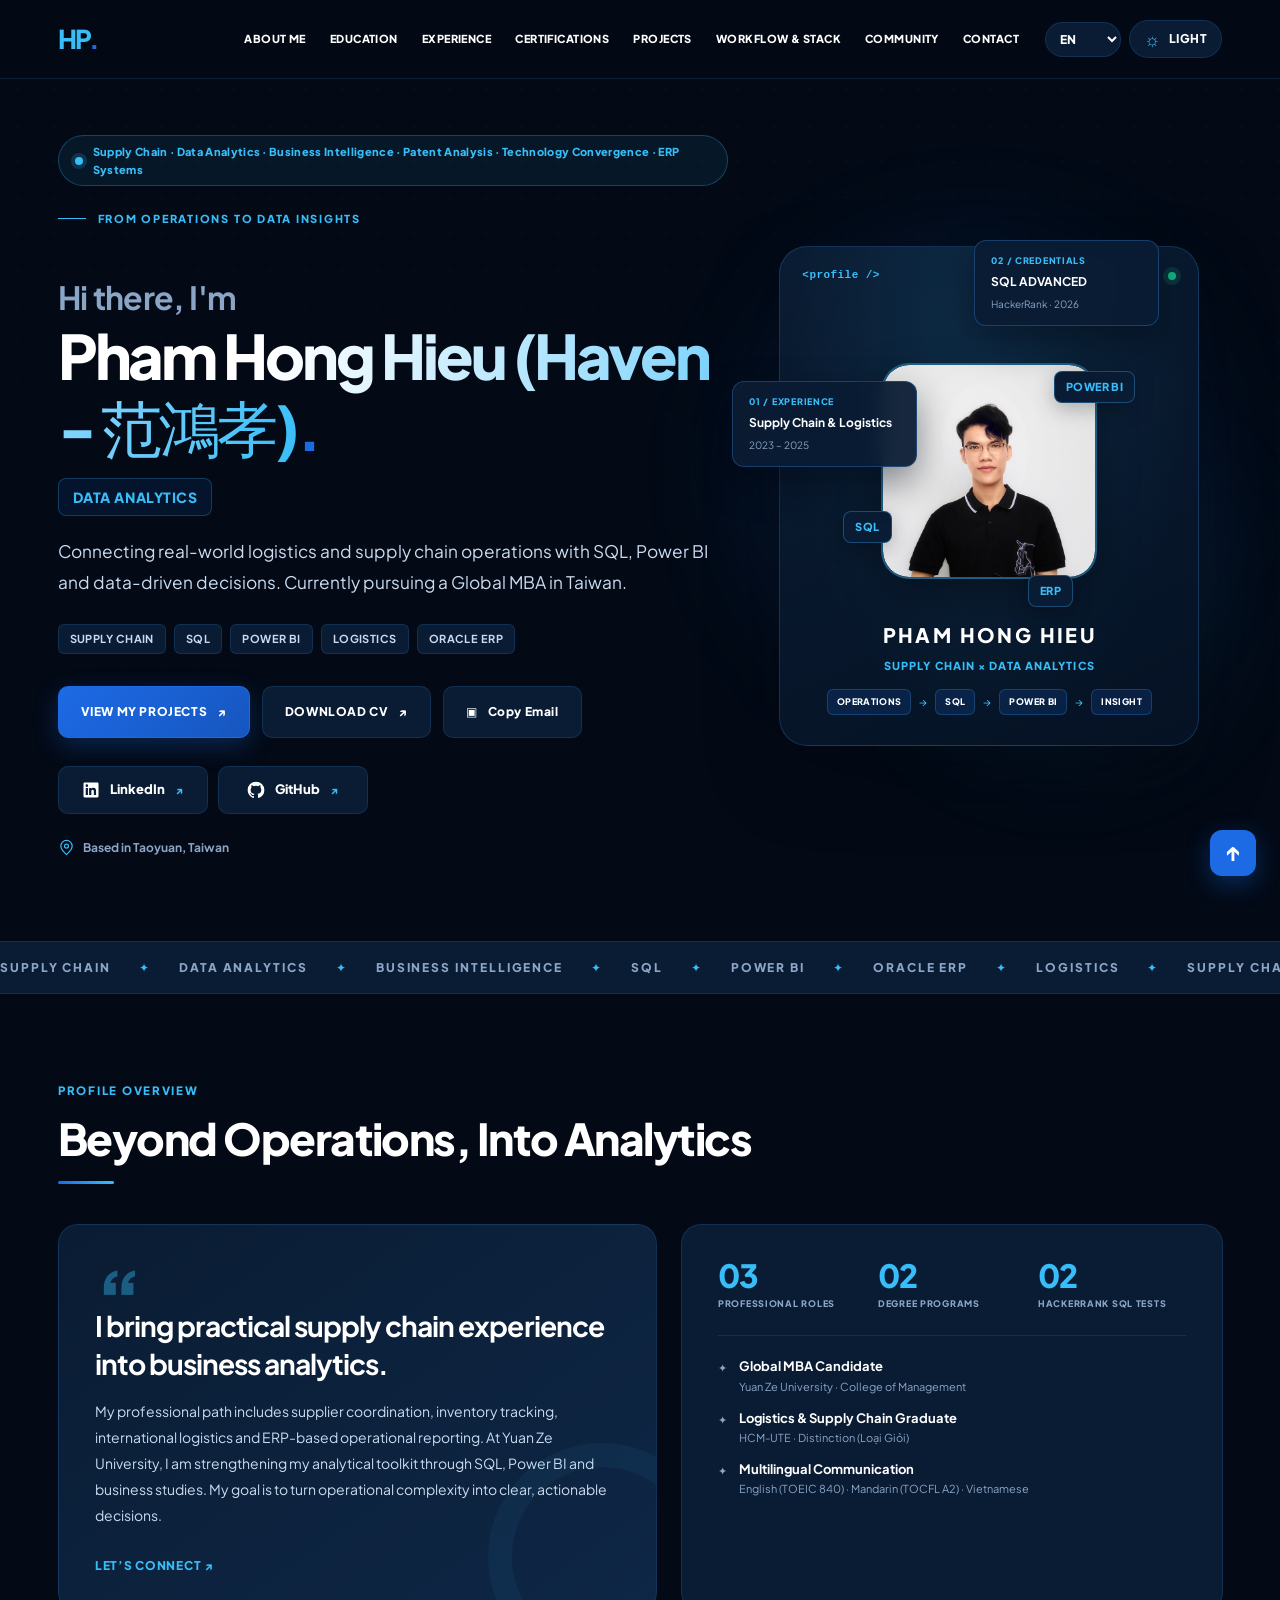
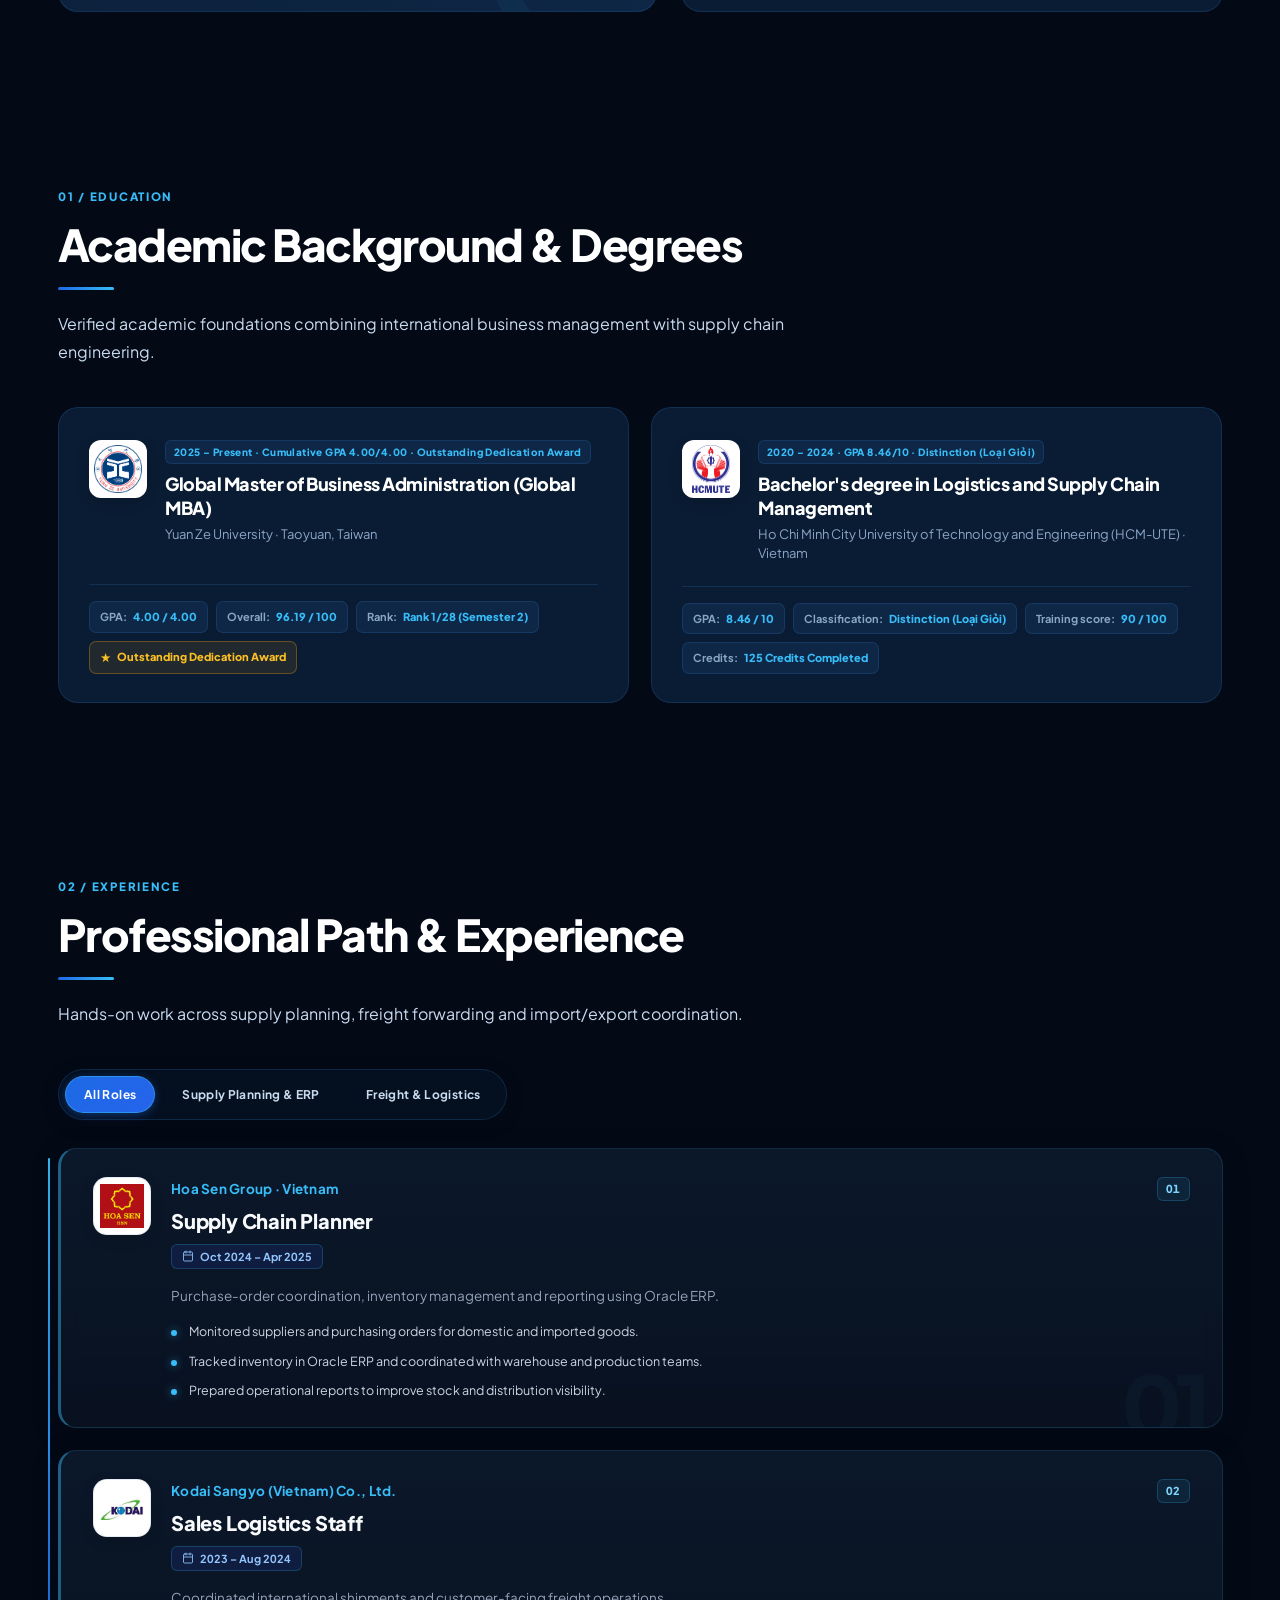
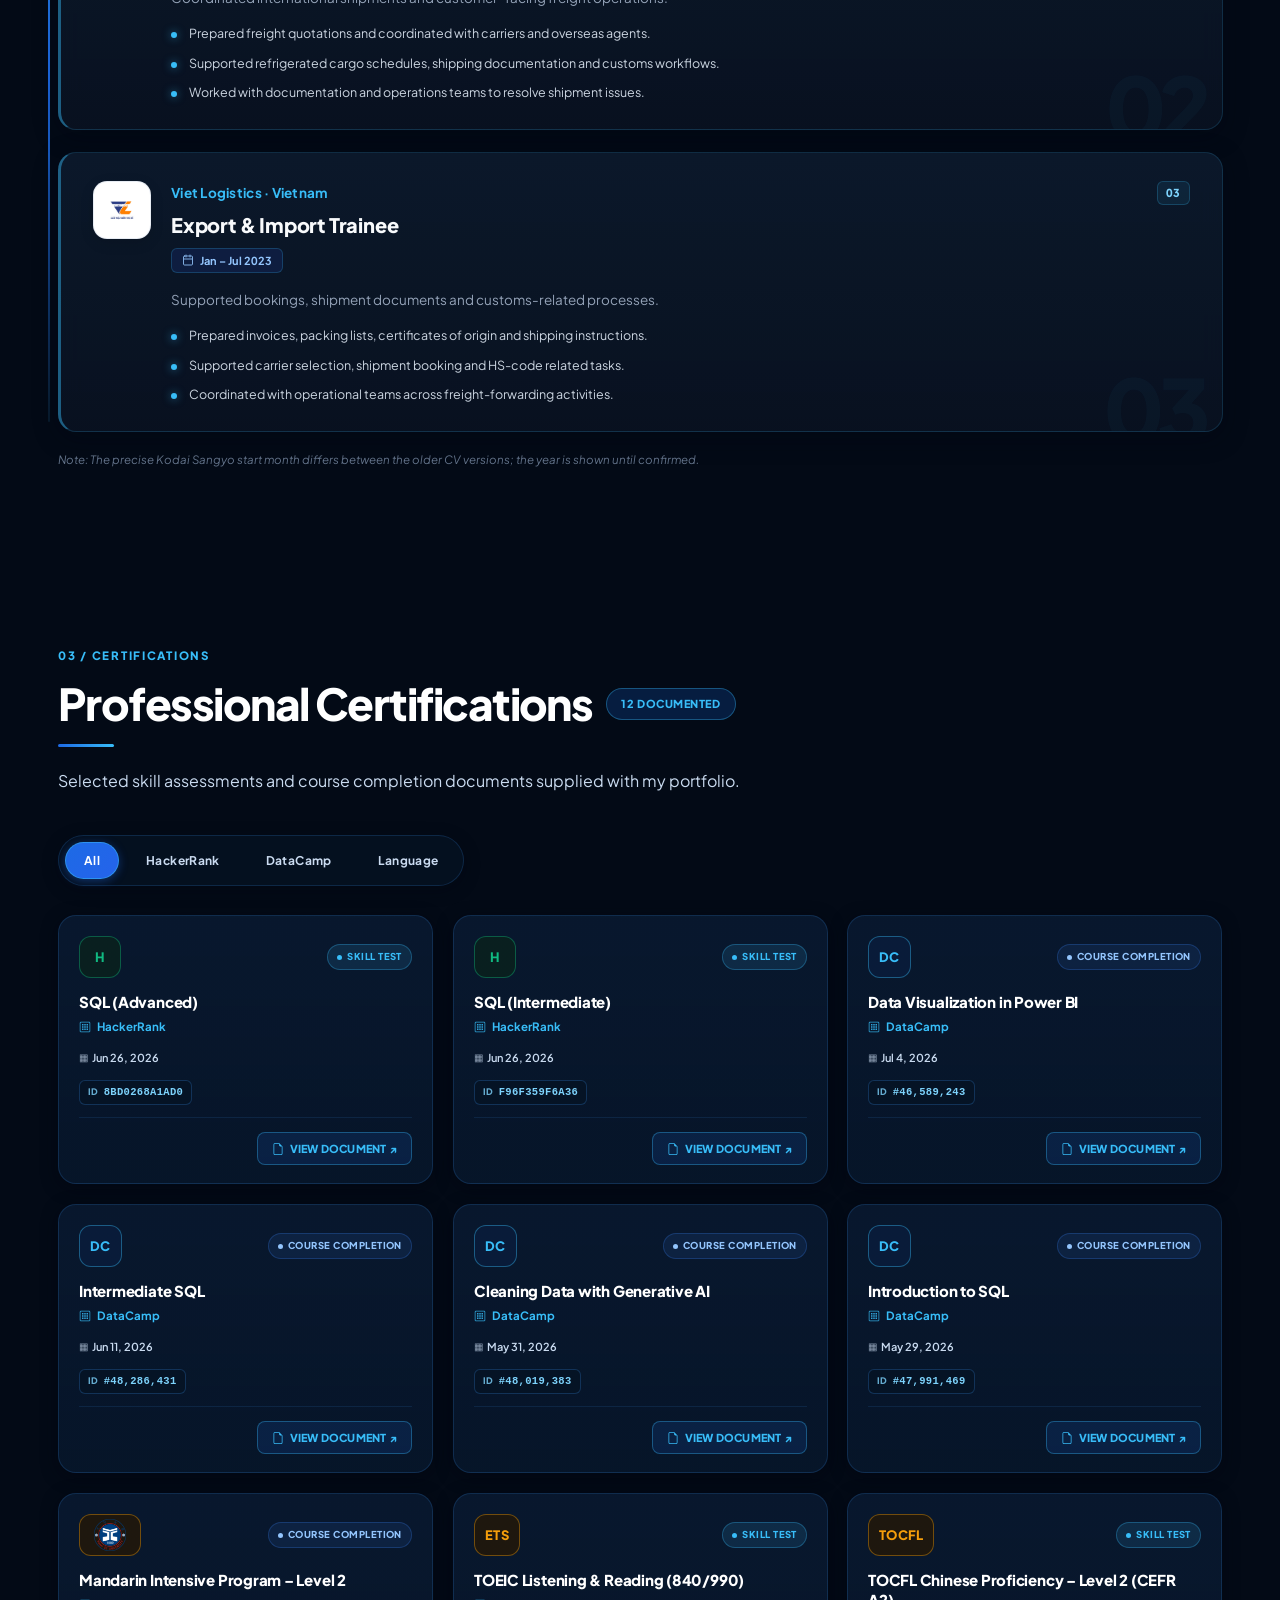
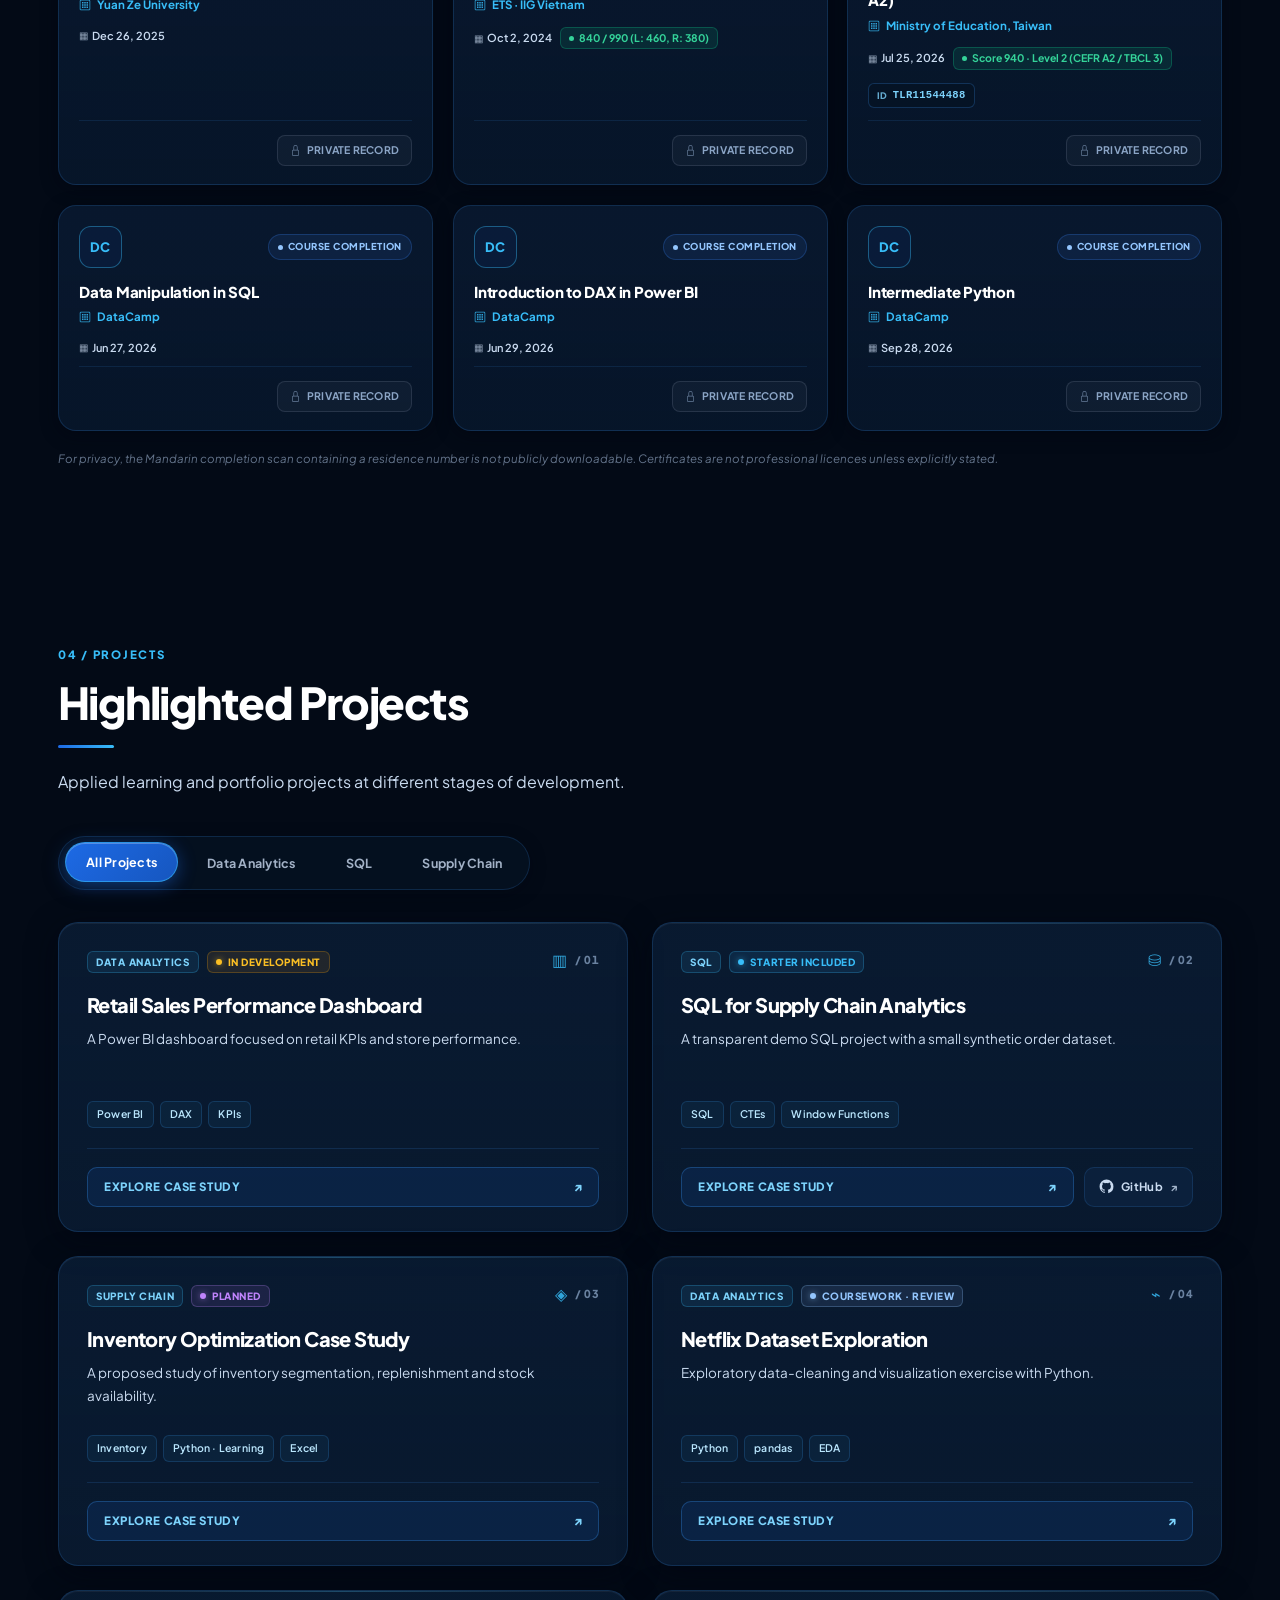
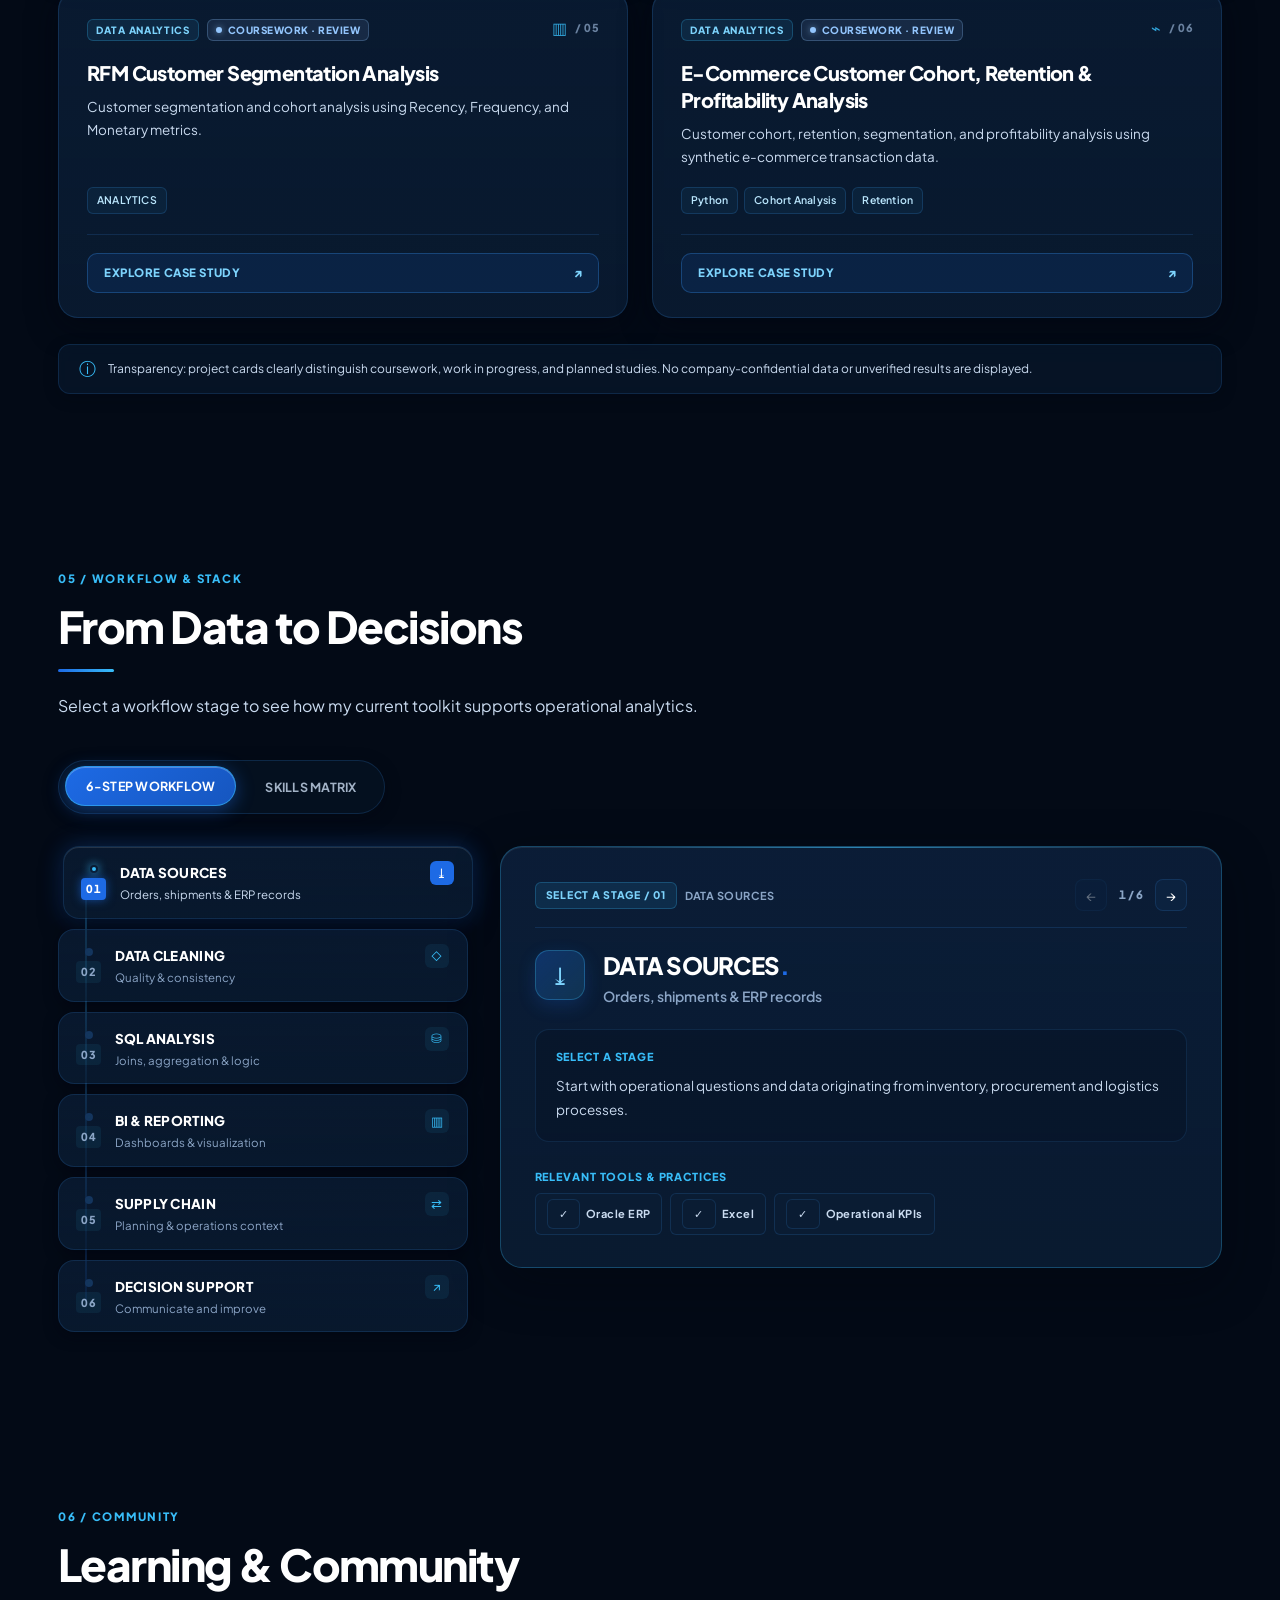
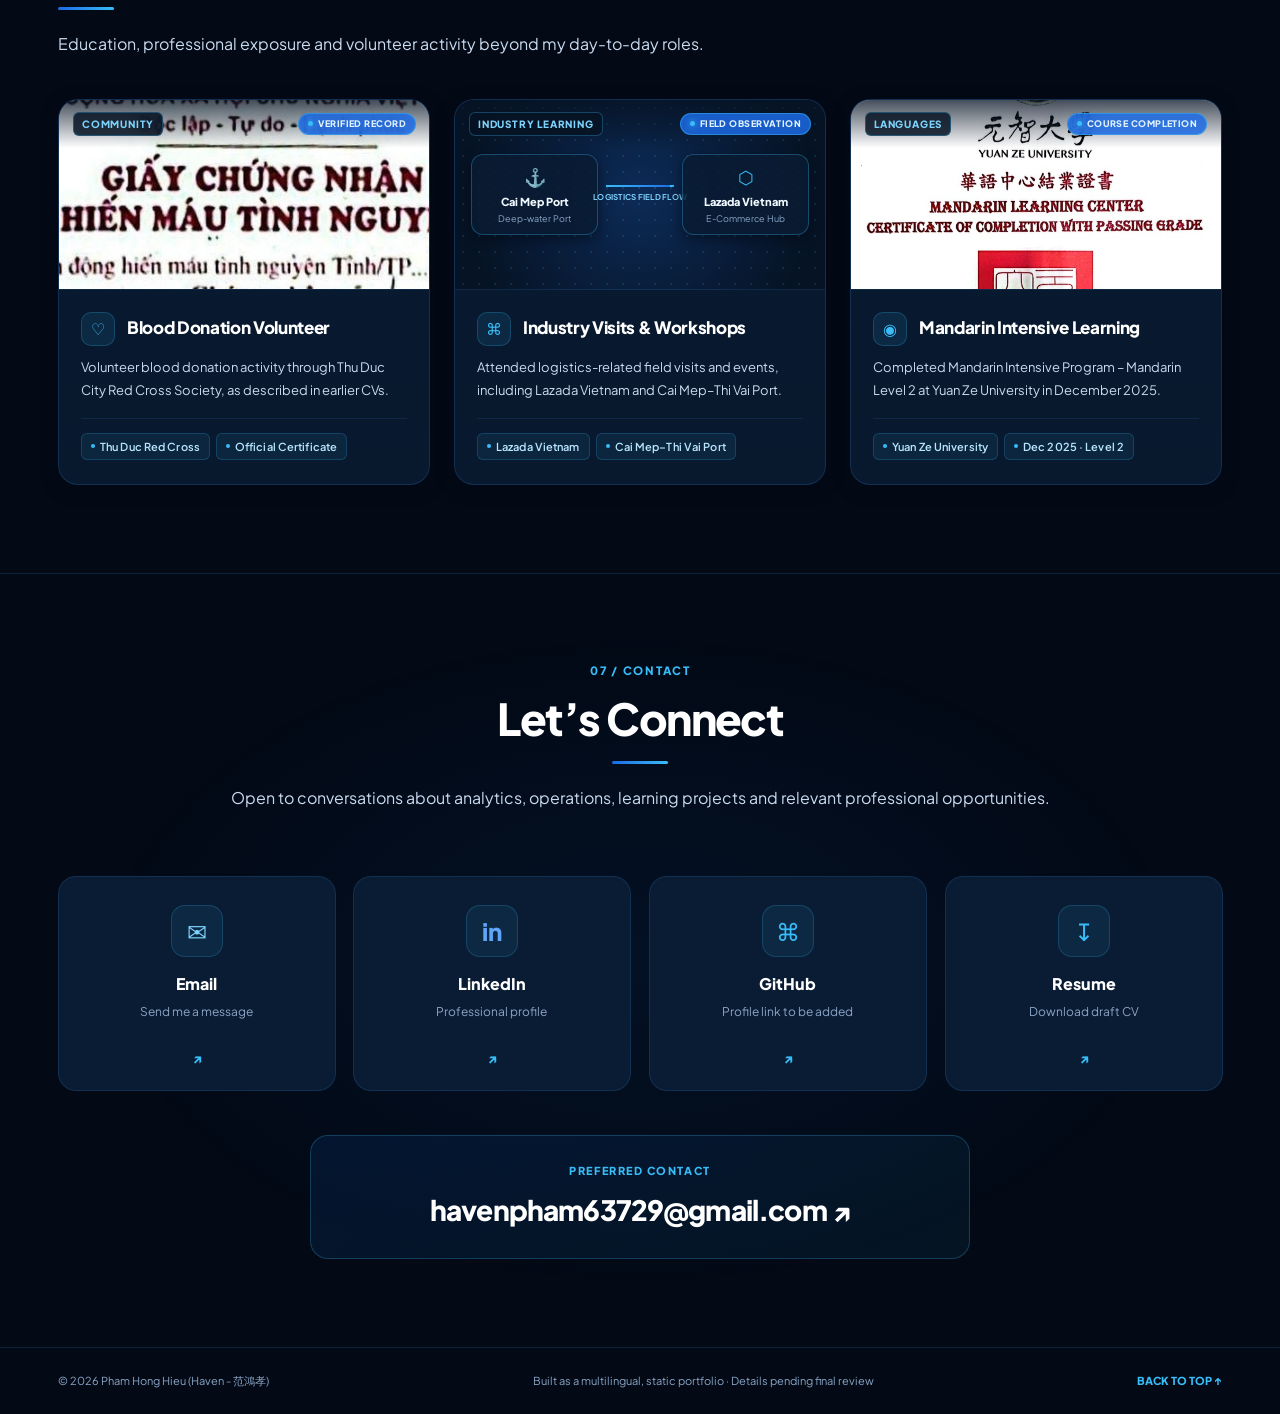
==== commit bc7de748: "Redesign: motion system, refreshed styles and community evidence Commits the in-progress redesign. B" ====
--- a/index.html
+++ b/index.html
@@ -3,13 +3,17 @@
 <head>
   <meta charset="utf-8">
   <meta name="viewport" content="width=device-width, initial-scale=1">
-  <meta name="theme-color" content="#091d19">
+  <meta name="theme-color" content="#061426">
   <meta name="description" content="Pham Hong Hieu (Haven - 范鴻孝) — Supply Chain, Logistics and Data Analytics Portfolio. Experience, data projects and professional certifications.">
   <title>Pham Hong Hieu (Haven - 范鴻孝) | Supply Chain × Data Analytics</title>
   <link rel="icon" type="image/svg+xml" href="assets/favicon.svg">
+  <link rel="preconnect" href="https://fonts.googleapis.com">
+  <link rel="preconnect" href="https://fonts.gstatic.com" crossorigin>
+  <link href="https://fonts.googleapis.com/css2?family=Plus+Jakarta+Sans:wght@400;500;600;700;800;900&display=swap" rel="stylesheet">
   <link rel="stylesheet" href="styles.css">
   <script src="content.js" defer></script>
   <script src="main.js" defer></script>
+  <script src="motion.js" defer></script>
 </head>
 <body class="theme-dark">
   <div id="top"></div>
@@ -20,16 +24,17 @@
       <a class="brand" href="#top" aria-label="Pham Hong Hieu (Haven - 范鴻孝) — home">HP<span class="brand-dot">.</span></a>
       <nav class="primary-nav" id="nav" aria-label="Main navigation">
         <a data-i18n="navAbout" href="#about"></a>
+        <a data-i18n="navEducation" href="#education"></a>
         <a data-i18n="navExperience" href="#experience"></a>
+        <a data-i18n="navCerts" href="#certifications"></a>
         <a data-i18n="navProjects" href="#projects"></a>
         <a data-i18n="navStack" href="#stack"></a>
         <a data-i18n="navCommunity" href="#community"></a>
-        <a data-i18n="navCerts" href="#certifications"></a>
         <a data-i18n="navContact" href="#contact"></a>
       </nav>
       <div class="nav-actions">
         <div class="locale-wrap">
-          <label class="sr-only" for="language-switcher">Website language</label>
+          <label class="sr-only" for="language-switcher" data-i18n="websiteLanguage">Website language</label>
           <select id="language-switcher" class="locale-select" aria-label="Website language">
             <option value="en">EN</option><option value="vi">VI</option><option value="zh-Hant">繁體</option><option value="zh-Hans">简体</option>
           </select>
@@ -41,52 +46,108 @@
   </header>
 
   <main>
+    <!-- HERO SECTION -->
     <section class="hero section wrap" id="hero" aria-labelledby="hero-title">
       <div class="hero-text reveal">
         <div class="availability"><span class="pulse"></span><span data-i18n="heroBadge"></span></div>
         <div class="eyebrow"><span class="eyebrow-rule"></span><span data-i18n="heroEyebrow"></span></div>
-        <h1 id="hero-title"><span data-i18n="heroGreeting"></span><br><span class="gradient-text" data-i18n="heroName">Pham Hong Hieu (Haven - 范鴻孝)</span><span class="gold-dot">.</span></h1>
+        <h1 id="hero-title"><span class="hero-greeting" data-i18n="heroGreeting"></span><br><span class="gradient-text" data-i18n="heroName">Pham Hong Hieu (Haven - 范鴻孝)</span><span class="brand-dot">.</span></h1>
+        <div class="hero-positioning"><span data-i18n="heroPositioning">Data Analytics | Supply Chain | SQL | ERP</span></div>
         <p class="hero-lead" data-i18n="heroSummary"></p>
-        <div class="hero-pills"><span>SUPPLY CHAIN</span><span>SQL</span><span>POWER BI</span><span>LOGISTICS</span></div>
+        <div class="hero-pills"><span data-i18n="heroPillSupply">SUPPLY CHAIN</span><span>SQL</span><span>POWER BI</span><span data-i18n="heroPillLogistics">LOGISTICS</span><span>ORACLE ERP</span></div>
         <div class="hero-buttons">
-          <a class="btn btn-primary" href="#projects"><span data-i18n="exploreWork"></span><span aria-hidden="true">↗</span></a>
-          <a class="btn btn-outline" href="assets/Pham_Hong_Hieu_CV_DRAFT.pdf" target="_blank" rel="noopener"><span data-i18n="viewResume"></span><span aria-hidden="true">↗</span></a>
-          <button class="btn btn-outline" id="copy-email" type="button"><span aria-hidden="true">▣</span><span data-i18n="copyEmail"></span></button>
+          <a class="btn btn-primary" href="#projects"><span data-i18n="exploreWork">VIEW MY PROJECTS</span><span aria-hidden="true">↗</span></a>
+          <a class="btn btn-outline" href="assets/Pham_Hong_Hieu_CV_DRAFT.pdf" target="_blank" rel="noopener"><span data-i18n="viewResume">DOWNLOAD CV</span><span aria-hidden="true">↗</span></a>
+          <button class="btn btn-outline" id="copy-email" type="button"><span aria-hidden="true">▣</span><span data-i18n="copyEmail">Copy Email</span></button>
         </div>
         <div class="hero-socials">
           <a href="https://www.linkedin.com/in/havenpham" target="_blank" rel="noopener noreferrer" class="social-link"><svg aria-hidden="true" viewBox="0 0 24 24"><use href="#icon-linkedin"></use></svg>LinkedIn <span>↗</span></a>
           <a class="social-link" id="github-hero" href="#contact"><svg aria-hidden="true" viewBox="0 0 24 24"><use href="#icon-github"></use></svg><span>GitHub</span><span id="github-status">···</span></a>
         </div>
-        <div class="hero-location"><svg aria-hidden="true" viewBox="0 0 24 24"><use href="#icon-location"></use></svg><span data-i18n="heroLocation"></span></div>
-      </div>
-      <div class="hero-visual reveal" aria-label="Pham Hong Hieu (Haven - 范鴻孝)'s supply chain and analytics focus">
+        <div class="hero-location"><svg aria-hidden="true" viewBox="0 0 24 24"><use href="#icon-location"></use></svg><span data-i18n="heroLocation">Based in Taoyuan, Taiwan</span></div>
+      </div>
+      <div class="hero-visual reveal" aria-label="Pham Hong Hieu's supply chain and analytics profile">
         <div class="visual-halo halo-1"></div><div class="visual-halo halo-2"></div>
         <div class="profile-illustration">
-          <div class="illustration-top"><span class="code-mark">&lt;portfolio /&gt;</span><span class="live-pip"></span></div>
-          <div class="avatar-orbit"><div class="orbit orbit-outer"></div><div class="orbit orbit-inner"></div><div class="avatar-card"><img src="assets/profile.jpg" alt="Pham Hong Hieu"></div><span class="orbit-chip chip-left">SQL</span><span class="orbit-chip chip-right">BI</span><span class="orbit-chip chip-bottom">ERP</span></div>
-          <div class="visual-name">PHAM HONG HIEU</div><div class="visual-role" data-i18n="visualRole"></div>
-          <div class="visual-pipeline"><span data-i18n="visualInput"></span><span class="pipe-arrow">→</span><span>SQL</span><span class="pipe-arrow">→</span><span>POWER BI</span><span class="pipe-arrow">→</span><span data-i18n="visualOutput"></span></div>
-        </div>
-        <div class="floating-card floating-one"><span class="floating-mini">01 / EXPERIENCE</span><strong data-i18n="floatRole"></strong><small>2023 – 2025</small></div>
-        <div class="floating-card floating-two"><span class="floating-mini">02 / CREDENTIALS</span><strong>SQL ADVANCED</strong><small>HackerRank · 2026</small></div>
-      </div>
-    </section>
-
-    <div class="marquee" aria-hidden="true"><div class="marquee-track"><span>SUPPLY CHAIN</span> ✳ <span>DATA ANALYTICS</span> ✳ <span>BUSINESS INTELLIGENCE</span> ✳ <span>SQL</span> ✳ <span>POWER BI</span> ✳ <span>ERP</span> ✳ <span>SUPPLY CHAIN</span> ✳ <span>DATA ANALYTICS</span> ✳</div></div>
-
+          <div class="illustration-top"><span class="code-mark">&lt;profile /&gt;</span><span class="live-pip" title="Active"></span></div>
+          <div class="avatar-frame">
+            <div class="avatar-card"><img src="assets/profile.jpg" alt="Pham Hong Hieu"></div>
+            <span class="orbit-chip chip-left">SQL</span>
+            <span class="orbit-chip chip-right">POWER BI</span>
+            <span class="orbit-chip chip-bottom">ERP</span>
+          </div>
+          <div class="visual-name">PHAM HONG HIEU</div>
+          <div class="visual-role" data-i18n="visualRole">SUPPLY CHAIN × DATA ANALYTICS</div>
+          <div class="visual-pipeline"><span data-i18n="visualInput">OPERATIONS</span><span class="pipe-arrow">→</span><span>SQL</span><span class="pipe-arrow">→</span><span>POWER BI</span><span class="pipe-arrow">→</span><span data-i18n="visualOutput">INSIGHT</span></div>
+        </div>
+        <div class="floating-card floating-one"><span class="floating-mini" data-i18n="floatExpBadge">01 / EXPERIENCE</span><strong data-i18n="floatRole">Supply Chain &amp; Logistics</strong><small data-i18n="floatExpYears">2023 – 2025</small></div>
+        <div class="floating-card floating-two"><span class="floating-mini" data-i18n="floatCredBadge">02 / CREDENTIALS</span><strong data-i18n="floatCredTitle">SQL ADVANCED</strong><small data-i18n="floatCredIssuer">HackerRank · 2026</small></div>
+      </div>
+    </section>
+
+    <div class="marquee" aria-hidden="true"><div class="marquee-track"><span>SUPPLY CHAIN</span> ✦ <span>DATA ANALYTICS</span> ✦ <span>BUSINESS INTELLIGENCE</span> ✦ <span>SQL</span> ✦ <span>POWER BI</span> ✦ <span>ORACLE ERP</span> ✦ <span>LOGISTICS</span> ✦ <span>SUPPLY CHAIN</span> ✦ <span>DATA ANALYTICS</span> ✦</div></div>
+
+    <!-- PROFILE OVERVIEW -->
     <section class="section wrap about-section" id="about">
-      <div class="section-title reveal"><p class="section-overline">01 / <span data-i18n="navAbout"></span></p><h2 data-i18n="aboutHeading"></h2><div class="section-rule"></div></div>
+      <div class="section-title reveal"><p class="section-overline" data-i18n="aboutOverline">PROFILE OVERVIEW</p><h2 data-i18n="aboutHeading"></h2><div class="section-rule"></div></div>
       <div class="about-grid">
         <div class="about-primary reveal"><div class="quote-mark">“</div><h3 data-i18n="aboutStatement"></h3><p data-i18n="aboutParagraph"></p><a href="#contact" class="text-arrow" data-i18n="talkAboutWork"></a></div>
         <div class="about-info reveal">
           <div class="mini-stat-grid"><div class="stat"><strong>03</strong><span data-i18n="statRoles"></span></div><div class="stat"><strong>02</strong><span data-i18n="statDegrees"></span></div><div class="stat"><strong>02</strong><span data-i18n="statHackerrank"></span></div></div>
-          <div class="education-label"><span class="section-mini-dot"></span><span data-i18n="educationTitle"></span></div>
-          <div class="education-item"><div class="education-icon"><img src="assets/yuan-ze-university.png" alt="Yuan Ze University" class="edu-logo-img"></div><div><strong data-i18n="mbaDegree"></strong><span data-i18n="mbaSchool"></span><small data-i18n="mbaYears"></small></div></div>
-          <div class="education-item"><div class="education-icon"><img src="assets/hcm-ute.png" alt="HCM-UTE" class="edu-logo-img"></div><div><strong data-i18n="bachelorDegree"></strong><span data-i18n="bachelorSchool"></span><small data-i18n="bachelorYears"></small></div></div>
-        </div>
-      </div>
-    </section>
-
+          <div class="candidate-highlights">
+            <div class="highlight-item"><span class="highlight-icon">✦</span><div><strong data-i18n="highlightMbaTitle">Global MBA Candidate</strong><span data-i18n="highlightMbaSchool">Yuan Ze University · College of Management</span></div></div>
+            <div class="highlight-item"><span class="highlight-icon">✦</span><div><strong data-i18n="highlightBachelorTitle">Logistics &amp; Supply Chain Graduate</strong><span data-i18n="highlightBachelorSchool">HCM-UTE · Distinction (Loại Giỏi)</span></div></div>
+            <div class="highlight-item"><span class="highlight-icon">✦</span><div><strong data-i18n="highlightLangTitle">Multilingual Communication</strong><span data-i18n="highlightLangDesc">English (TOEIC 840) · Mandarin (TOCFL A2) · Vietnamese</span></div></div>
+          </div>
+        </div>
+      </div>
+    </section>
+
+    <!-- 01 / EDUCATION SECTION -->
+    <section class="section wrap" id="education">
+      <div class="section-title reveal">
+        <p class="section-overline">01 / <span data-i18n="navEducation">EDUCATION</span></p>
+        <h2 data-i18n="educationHeading">Academic Background &amp; Degrees</h2>
+        <div class="section-rule"></div>
+        <p class="section-caption" data-i18n="educationCaption"></p>
+      </div>
+      <div class="education-grid">
+        <article class="education-card reveal">
+          <div class="edu-card-header">
+            <div class="edu-logo-box"><img src="assets/yuan-ze-university.png" alt="Yuan Ze University" class="edu-logo-img"></div>
+            <div class="edu-header-text">
+              <span class="edu-period" data-i18n="mbaYears">2025 – Present</span>
+              <h3 data-i18n="mbaDegree">Global Master of Business Administration (Global MBA)</h3>
+              <p class="edu-institution" data-i18n="mbaSchool">Yuan Ze University · Taoyuan, Taiwan</p>
+            </div>
+          </div>
+          <div class="edu-meta-badges">
+            <div class="edu-meta-chip"><span class="edu-chip-label" data-i18n="eduGpaLabel">GPA:</span><strong class="edu-chip-val">4.00 / 4.00</strong></div>
+            <div class="edu-meta-chip"><span class="edu-chip-label" data-i18n="eduOverallLabel">Overall:</span><strong class="edu-chip-val">96.19 / 100</strong></div>
+            <div class="edu-meta-chip"><span class="edu-chip-label" data-i18n="eduRankLabel">Rank:</span><span class="edu-chip-val" data-i18n="mbaRank">Rank 1/28 (Semester 2)</span></div>
+            <div class="edu-meta-chip edu-award-chip"><span class="edu-award-star">★</span><span data-i18n="mbaAward">Outstanding Dedication Award</span></div>
+          </div>
+        </article>
+        <article class="education-card reveal">
+          <div class="edu-card-header">
+            <div class="edu-logo-box"><img src="assets/hcm-ute.png" alt="HCM-UTE" class="edu-logo-img"></div>
+            <div class="edu-header-text">
+              <span class="edu-period" data-i18n="bachelorYears">2020 – 2024</span>
+              <h3 data-i18n="bachelorDegree">Bachelor's degree in Logistics and Supply Chain Management</h3>
+              <p class="edu-institution" data-i18n="bachelorSchool">Ho Chi Minh City University of Technology and Engineering (HCM-UTE)</p>
+            </div>
+          </div>
+          <div class="edu-meta-badges">
+            <div class="edu-meta-chip"><span class="edu-chip-label" data-i18n="eduGpaLabel">GPA:</span><strong class="edu-chip-val">8.46 / 10</strong></div>
+            <div class="edu-meta-chip"><span class="edu-chip-label" data-i18n="eduClassificationLabel">Classification:</span><strong class="edu-chip-val" data-i18n="bachelorClass">Distinction</strong></div>
+            <div class="edu-meta-chip"><span class="edu-chip-label" data-i18n="eduTrainingScoreLabel">Training score:</span><strong class="edu-chip-val">90 / 100</strong></div>
+            <div class="edu-meta-chip"><span class="edu-chip-label" data-i18n="eduCreditsLabel">Credits:</span><span class="edu-chip-val" data-i18n="eduCreditsVal">125 Credits Completed</span></div>
+          </div>
+        </article>
+      </div>
+    </section>
+
+    <!-- 02 / EXPERIENCE SECTION -->
     <section class="section wrap" id="experience">
       <div class="section-title reveal"><p class="section-overline">02 / <span data-i18n="navExperience"></span></p><h2 data-i18n="experienceHeading"></h2><div class="section-rule"></div><p class="section-caption" data-i18n="experienceCaption"></p></div>
       <div class="tabs reveal" id="experience-tabs" role="tablist" aria-label="Experience categories"></div>
@@ -94,30 +155,50 @@
       <p class="content-note" data-i18n="dateNote"></p>
     </section>
 
+    <!-- 03 / CERTIFICATIONS SECTION -->
+    <section class="section wrap" id="certifications">
+      <div class="section-title reveal"><p class="section-overline">03 / <span data-i18n="navCerts"></span></p><div class="certs-heading"><h2 data-i18n="certsHeading"></h2><span class="counter-badge" data-i18n="certCount">12 VERIFIED</span></div><div class="section-rule"></div><p class="section-caption" data-i18n="certsCaption"></p></div>
+      <div class="tabs cert-tabs reveal" id="cert-tabs" role="tablist" aria-label="Certificate providers"></div>
+      <div class="cert-grid" id="cert-grid"></div><p class="content-note" data-i18n="certPrivacy"></p>
+    </section>
+
+    <!-- 04 / PROJECTS SECTION -->
     <section class="section wrap" id="projects">
-      <div class="section-title reveal"><p class="section-overline">03 / <span data-i18n="navProjects"></span></p><h2 data-i18n="projectsHeading"></h2><div class="section-rule"></div><p class="section-caption" data-i18n="projectsCaption"></p></div>
+      <div class="section-title reveal"><p class="section-overline">04 / <span data-i18n="navProjects"></span></p><h2 data-i18n="projectsHeading"></h2><div class="section-rule"></div><p class="section-caption" data-i18n="projectsCaption"></p></div>
       <div class="tabs reveal" id="project-tabs" role="tablist" aria-label="Project categories"></div>
       <div class="project-grid" id="project-grid" aria-live="polite"></div>
       <div class="project-disclaimer"><span>ⓘ</span><span data-i18n="projectDisclaimer"></span></div>
     </section>
 
+    <!-- 05 / WORKFLOW & STACK SECTION -->
     <section class="section wrap" id="stack">
-      <div class="section-title reveal"><p class="section-overline">04 / <span data-i18n="navStack"></span></p><h2 data-i18n="stackHeading"></h2><div class="section-rule"></div><p class="section-caption" data-i18n="stackCaption"></p></div>
+      <div class="section-title reveal"><p class="section-overline">05 / <span data-i18n="navStack"></span></p><h2 data-i18n="stackHeading"></h2><div class="section-rule"></div><p class="section-caption" data-i18n="stackCaption"></p></div>
       <div class="stack-controls"><button type="button" class="view-toggle active" data-stack-view="workflow" data-i18n="stackWorkflow"></button><button type="button" class="view-toggle" data-stack-view="skills" data-i18n="stackSkills"></button></div>
       <div id="stack-workflow" class="stack-panel"><div id="stage-grid" class="stage-grid"></div><div id="stage-description" class="stage-description" aria-live="polite"></div></div>
       <div id="stack-skills" class="stack-panel" hidden></div>
     </section>
 
-    <section class="section wrap" id="community"><div class="section-title reveal"><p class="section-overline">05 / <span data-i18n="navCommunity"></span></p><h2 data-i18n="communityHeading"></h2><div class="section-rule"></div><p class="section-caption" data-i18n="communityCaption"></p></div><div class="community-grid" id="community-grid"></div></section>
-
-    <section class="section wrap" id="certifications">
-      <div class="section-title reveal"><p class="section-overline">06 / <span data-i18n="navCerts"></span></p><div class="certs-heading"><h2 data-i18n="certsHeading"></h2><span class="counter-badge" data-i18n="certCount"></span></div><div class="section-rule"></div><p class="section-caption" data-i18n="certsCaption"></p></div>
-      <div class="tabs cert-tabs reveal" id="cert-tabs" role="tablist" aria-label="Certificate providers"></div>
-      <div class="cert-grid" id="cert-grid"></div><p class="content-note" data-i18n="certPrivacy"></p>
-    </section>
-
-    <section class="section contact-section" id="contact"><div class="wrap"><div class="section-title centered reveal"><p class="section-overline">07 / <span data-i18n="navContact"></span></p><h2 data-i18n="contactHeading"></h2><div class="section-rule"></div><p class="section-caption" data-i18n="contactCaption"></p></div><div class="contact-grid" id="contact-grid"></div><div class="contact-email reveal"><span data-i18n="preferredContact"></span><a href="mailto:havenpham63729@gmail.com">havenpham63729@gmail.com ↗</a></div></div></section>
+    <!-- 06 / COMMUNITY SECTION -->
+    <section class="section wrap" id="community"><div class="section-title reveal"><p class="section-overline">06 / <span data-i18n="navCommunity"></span></p><h2 data-i18n="communityHeading"></h2><div class="section-rule"></div><p class="section-caption" data-i18n="communityCaption"></p></div><div class="community-grid" id="community-grid"></div></section>
+
+    <!-- 07 / CONTACT SECTION -->
+    <section class="section contact-section" id="contact">
+      <div class="wrap">
+        <div class="section-title centered reveal">
+          <p class="section-overline">07 / <span data-i18n="navContact"></span></p>
+          <h2 data-i18n="contactHeading"></h2>
+          <div class="section-rule"></div>
+          <p class="section-caption" data-i18n="contactCaption"></p>
+        </div>
+        <div class="contact-grid" id="contact-grid"></div>
+        <div class="contact-email reveal">
+          <span data-i18n="preferredContact">PREFERRED DIRECT CONTACT</span>
+          <a href="mailto:havenpham63729@gmail.com">havenpham63729@gmail.com ↗</a>
+        </div>
+      </div>
+    </section>
   </main>
+
   <footer class="footer wrap"><span>© <span id="year">2026</span> Pham Hong Hieu (Haven - 范鴻孝)</span><span data-i18n="footerNote"></span><a href="#top" data-i18n="backToTop"></a></footer>
   <a class="back-to-top" href="#top" aria-label="Back to top" title="Back to top">↑</a>
   <dialog id="project-dialog" class="project-dialog"><button type="button" class="dialog-close" id="dialog-close" aria-label="Close">×</button><div id="project-dialog-content"></div></dialog>
@@ -127,4 +208,5 @@
     <symbol id="icon-github" viewBox="0 0 24 24"><path fill="currentColor" d="M12 .9A11.1 11.1 0 0 0 .9 12c0 4.9 3.17 9.06 7.56 10.53.56.11.76-.24.76-.53v-1.9c-3.07.67-3.73-1.3-3.73-1.3-.5-1.28-1.22-1.62-1.22-1.62-1-.7.07-.69.07-.69 1.1.08 1.67 1.13 1.67 1.13.98 1.68 2.57 1.2 3.2.91.1-.71.38-1.2.69-1.48-2.45-.28-5.03-1.23-5.03-5.47 0-1.2.43-2.18 1.14-2.95-.11-.28-.49-1.4.11-2.92 0 0 .93-.3 3.05 1.13a10.7 10.7 0 0 1 5.55 0c2.12-1.43 3.05-1.13 3.05-1.13.61 1.52.23 2.64.11 2.92.71.77 1.14 1.75 1.14 2.95 0 4.25-2.59 5.19-5.05 5.46.39.34.74 1 .74 2.02v2.99c0 .29.2.64.77.53A11.1 11.1 0 0 0 23.1 12 11.1 11.1 0 0 0 12 .9Z"/></symbol>
     <symbol id="icon-location" viewBox="0 0 24 24"><path fill="none" stroke="currentColor" stroke-width="1.7" stroke-linecap="round" stroke-linejoin="round" d="M20 10c0 5-8 12-8 12S4 15 4 10a8 8 0 1 1 16 0Z"/><circle fill="none" stroke="currentColor" stroke-width="1.7" cx="12" cy="10" r="2.8"/></symbol>
   </defs></svg>
-</body></html>
+</body>
+</html>
--- a/styles.css
+++ b/styles.css
@@ -1,34 +1,5155 @@
-/* HAVEN PHAM — FOUR LANGUAGE PORTFOLIO. 100% STATIC, NO BUILD TOOLS. */
-:root{font-family:'Manrope','DM Sans','Segoe UI',Arial,sans-serif;font-synthesis:none;-webkit-font-smoothing:antialiased;scroll-behavior:smooth}
-*{box-sizing:border-box} html{scroll-padding-top:112px} body{margin:0;line-height:1.6;min-width:320px;overflow-x:hidden;transition:background .25s,color .25s}body.theme-dark{--bg:#091b17;--header:rgba(11,35,28,.94);--surface:#142c25;--surface-2:#18332b;--surface-3:#1d3a30;--text:#f4f9f6;--muted:#aac5b9;--soft:#829e91;--line:#2b5848;--mint:#00d39c;--mint-2:#37f0ae;--gold:#ebd16c;--dotted:rgba(0,211,156,.12);--modal:#11291f;--shadow:rgba(0,0,0,.28);color:var(--text);background:var(--bg)}body.theme-light{--bg:#f7fbf8;--header:rgba(246,252,247,.96);--surface:#ffffff;--surface-2:#ecf6ef;--surface-3:#e4f2e8;--text:#132a22;--muted:#506a5d;--soft:#56766a;--line:#c6decf;--mint:#008b64;--mint-2:#008b64;--gold:#ad801e;--dotted:rgba(0,139,100,.12);--modal:#fff;--shadow:rgba(30,80,55,.13);color:var(--text);background:var(--bg)}
-button,select{font:inherit}button{cursor:pointer}a{text-decoration:none;color:inherit}p,h1,h2,h3,h4{margin-top:0}img{max-width:100%}::selection{color:#071a16;background:#37f0ae}.wrap{max-width:1376px;margin:0 auto;padding-left:clamp(20px,5vw,80px);padding-right:clamp(20px,5vw,80px)}.sr-only{position:absolute;left:-9999px;width:1px;height:1px;overflow:hidden}.progress{height:3px;position:fixed;inset:0 auto auto 0;z-index:110;background:linear-gradient(90deg,var(--mint),var(--gold));width:0%;pointer-events:none}.dot-grid{position:absolute;inset:0;z-index:-1;pointer-events:none;background-image:radial-gradient(var(--dotted) 1.2px,transparent 1.2px);background-size:40px 40px;mask-image:linear-gradient(black,transparent 96%)}
-/* Navigation */
-.site-header{position:sticky;top:0;z-index:100;background:var(--header);backdrop-filter:blur(18px);border-bottom:1px solid var(--line);transition:background .25s}.nav-shell{height:92px;display:flex;align-items:center;gap:24px}.brand{font-weight:900;font-size:29px;letter-spacing:-2.2px;color:var(--mint);white-space:nowrap;line-height:1}.brand-dot,.gold-dot{color:var(--gold)}.primary-nav{display:flex;align-items:center;gap:clamp(10px,1.45vw,24px);margin-left:auto}.primary-nav a{font-size:12px;letter-spacing:.025em;font-weight:800;color:var(--text);white-space:nowrap;transition:color .15s}.primary-nav a:hover,.primary-nav a.selected{color:var(--mint)}.nav-actions{display:flex;align-items:center;gap:9px}.locale-select{min-width:79px;background:var(--surface);border:1px solid var(--line);color:var(--text);border-radius:24px;padding:10px 10px;cursor:pointer;font-weight:800;font-size:12px;outline-offset:3px}.icon-text-button{display:flex;align-items:center;gap:9px;background:var(--surface);border:1px solid var(--line);border-radius:24px;color:var(--text);font-size:12px;letter-spacing:.04em;font-weight:800;padding:9px 14px;white-space:nowrap}.theme-symbol{color:var(--gold);font-size:21px;line-height:1}.menu-switcher{display:none;width:43px;height:42px;align-items:center;justify-content:center;flex-direction:column;gap:5px;background:var(--surface);border:1px solid var(--line);border-radius:11px}.menu-switcher span{display:block;width:18px;height:2px;background:var(--mint);border-radius:10px}
-/* Shared heading */
-.section{position:relative;padding-top:105px;padding-bottom:105px}.section-title{margin:0 0 50px}.section-overline{font-weight:900;letter-spacing:.15em;color:var(--mint);font-size:12px;margin:0 0 14px}.section-title h2{font-size:clamp(32px,4vw,51px);line-height:1.15;letter-spacing:-.052em;font-weight:900;max-width:1020px;margin:0 0 21px}.section-rule{width:70px;height:4px;border-radius:20px;background:var(--mint);margin-bottom:22px}.section-caption{color:var(--muted);font-size:17px;max-width:870px;line-height:1.8}.section-title.centered{text-align:center}.section-title.centered .section-rule{margin-left:auto;margin-right:auto}.section-title.centered .section-caption{margin-left:auto;margin-right:auto}
-/* Hero */
-.hero{min-height:770px;display:grid;grid-template-columns:minmax(0,1.15fr) minmax(0,.85fr);align-items:center;gap:35px;padding-top:66px;padding-bottom:94px}.availability{border:1px solid #186f4f;background:rgba(0,211,156,.08);display:inline-flex;align-items:center;gap:11px;border-radius:40px;padding:8px 17px;color:var(--mint);font-weight:800;font-size:12px;letter-spacing:.012em;max-width:100%;margin-bottom:29px}.pulse{height:9px;width:9px;display:inline-block;border-radius:100%;background:var(--mint);flex-shrink:0;box-shadow:0 0 0 4px rgba(0,211,156,.12);animation:pulse 2.7s ease-in-out infinite}@keyframes pulse{50%{box-shadow:0 0 0 9px rgba(0,211,156,.02)}}.eyebrow{color:var(--mint);font-size:12px;font-weight:900;letter-spacing:.17em;margin-bottom:29px;display:flex;gap:12px;align-items:center}.eyebrow-rule{background:var(--mint);height:1px;width:30px;flex-shrink:0}.hero h1{font-size:clamp(53px,5.5vw,86px);line-height:1.21;letter-spacing:-.06em;font-weight:900;margin:0 0 24px}.gradient-text{color:var(--mint);background:linear-gradient(105deg,#02d498,#52e3b1 62%,#c6e57f);-webkit-background-clip:text;background-clip:text;-webkit-text-fill-color:transparent}.hero-lead{color:var(--muted);line-height:1.8;font-size:clamp(17px,1.45vw,21px);max-width:760px;margin:0 0 28px}.hero-pills{display:flex;gap:8px;flex-wrap:wrap;margin-bottom:35px}.hero-pills span,.tech-tags span,.stage-tags span{font-weight:700;color:var(--muted);border:1px solid var(--line);background:var(--surface);font-size:11px;letter-spacing:.03em;border-radius:7px;padding:5px 10px}.hero-buttons{display:flex;gap:11px;align-items:center;flex-wrap:wrap;margin-bottom:12px}.btn{min-height:57px;display:inline-flex;align-items:center;justify-content:center;gap:13px;padding:13px 21px;border-radius:11px;font-size:12px;font-weight:900;letter-spacing:.045em;border:1px solid var(--mint);transition:transform .18s,box-shadow .18s,background .18s;white-space:nowrap}.btn:hover,.social-link:hover{transform:translateY(-3px)}.btn-primary{background:var(--mint);color:#04241b;box-shadow:0 10px 30px rgba(0,211,156,.12)}.theme-light .btn-primary{color:white}.btn-outline{color:var(--text);background:rgba(0,0,0,.02)}.btn-outline:hover,.social-link:hover{background:var(--surface-2)}.hero-socials{display:flex;gap:11px;flex-wrap:wrap}.social-link{height:51px;display:flex;align-items:center;justify-content:center;gap:10px;min-width:160px;padding:11px 20px;border:1px solid var(--line);background:var(--surface);border-radius:10px;font-weight:800;font-size:13px;transition:transform .18s,background .18s}.social-link svg{width:18px;height:18px}.social-link>span:last-child{font-size:11px;color:var(--mint)}.hero-location{margin-top:31px;color:var(--muted);display:flex;align-items:center;gap:9px;font-size:12px;font-weight:700}.hero-location svg{color:var(--mint);width:18px;height:18px}.hero-visual{min-height:580px;position:relative;display:flex;align-items:center;justify-content:center;isolation:isolate}.visual-halo{position:absolute;border-radius:100%;filter:blur(50px);pointer-events:none}.halo-1{width:440px;height:440px;background:rgba(0,210,156,.12);top:9%;left:0}.halo-2{width:260px;height:260px;background:rgba(235,209,108,.08);right:0;bottom:9%}.profile-illustration{width:min(100%,435px);min-height:480px;border-radius:32px;position:relative;overflow:hidden;background:radial-gradient(ellipse at 50% 34%,rgba(0,211,156,.14),transparent 60%),linear-gradient(140deg,var(--surface),#112a24);border:1px solid #347457;box-shadow:0 40px 80px rgba(0,0,0,.19);padding:22px 24px 28px;display:flex;flex-direction:column;align-items:center;justify-content:flex-end}.theme-light .profile-illustration{background:radial-gradient(ellipse at 50% 30%,rgba(0,211,156,.12),transparent 60%),linear-gradient(140deg,#f1fdf5,#cde9d9)}.profile-illustration:after{content:'';position:absolute;inset:0;background-image:radial-gradient(rgba(85,240,176,.10) 1px,transparent 1px);background-size:22px 22px;pointer-events:none}.illustration-top{position:absolute;top:22px;left:24px;right:24px;display:flex;justify-content:space-between;color:var(--soft);font-weight:800;font-size:11px;letter-spacing:.04em;z-index:1}.code-mark{font-family:Consolas,monospace}.live-pip{width:9px;height:9px;background:var(--mint);border-radius:100%;box-shadow:0 0 0 6px rgba(0,211,156,.12)}.avatar-orbit{height:258px;width:258px;position:relative;display:flex;align-items:center;justify-content:center;margin-bottom:13px}.orbit{position:absolute;border:1px dashed rgba(88,244,178,.45);border-radius:50%}.orbit-outer{inset:0;animation:spin 33s linear infinite}.orbit-inner{inset:25px;border-style:solid;opacity:.5}.avatar-card{position:relative;background:linear-gradient(135deg,#008e6f,#1bd79e 60%,#aae49a);box-shadow:0 15px 80px rgba(0,211,156,.15);border:7px solid rgba(176,247,206,.3);height:165px;width:165px;border-radius:38px;transform:rotate(-6deg);display:flex;align-items:center;justify-content:center;overflow:hidden}.avatar-card img{width:100%;height:100%;object-fit:cover;border-radius:31px}.avatar-card>span:first-child{font-size:115px;line-height:1;font-weight:900;color:#07281d;letter-spacing:-.12em}.avatar-corner{position:absolute;right:12px;bottom:7px;font-size:30px;color:#f3de91;font-weight:900}.orbit-chip{position:absolute;display:flex;align-items:center;justify-content:center;background:#214b3e;color:#a9ffe0;border:1px solid #489678;border-radius:10px;font-size:12px;font-weight:900;box-shadow:0 8px 28px rgba(0,0,0,.12);padding:8px 9px}.chip-left{left:-15px;top:88px}.chip-right{right:-5px;top:31px}.chip-bottom{bottom:-9px;right:54px}.visual-name{font-weight:900;letter-spacing:.14em;font-size:21px;color:#e7fff4;z-index:1}.theme-light .visual-name{color:#124d36}.visual-role{font-size:11px;letter-spacing:.1em;color:#7ce8b8;font-weight:800;margin-top:9px;z-index:1}.theme-light .visual-role{color:#00794d}.visual-pipeline{display:flex;gap:9px;margin-top:22px;flex-wrap:wrap;justify-content:center;align-items:center;z-index:1}.visual-pipeline span:not(.pipe-arrow){background:#1f4939;border:1px solid #377454;border-radius:6px;color:#c6ffe5;padding:6px 8px;font-size:9px;font-weight:900}.pipe-arrow{color:var(--gold);font-size:12px}.floating-card{position:absolute;z-index:2;display:flex;flex-direction:column;gap:3px;min-width:192px;padding:14px 17px;background:rgba(22,55,44,.93);border:1px solid #32684d;border-radius:14px;box-shadow:0 15px 32px rgba(0,0,0,.22);backdrop-filter:blur(10px)}.floating-card strong{font-size:12px;color:#f0fff7}.floating-card small{font-size:10px;color:#c6dbc8}.floating-mini{font-size:9px;font-weight:900;letter-spacing:.07em;color:#50e6a8}.floating-one{left:-15px;bottom:60px}.floating-two{right:-18px;top:105px}@keyframes spin{to{transform:rotate(360deg)}}
-.marquee{border-block:1px solid var(--line);overflow:hidden;padding:17px 0;background:var(--surface);color:var(--mint);font-size:12px;font-weight:900;letter-spacing:.16em}.marquee-track{white-space:nowrap;display:flex;align-items:center;justify-content:center;gap:30px;min-width:max-content}.marquee-track span{color:var(--muted)}
-/* About */
-.about-grid{display:grid;grid-template-columns:1fr .97fr;gap:24px}.about-primary,.about-info{border:1px solid var(--line);background:var(--surface);border-radius:20px;padding:33px 36px;min-height:385px}.about-primary{position:relative;overflow:hidden;background:linear-gradient(135deg,var(--surface),var(--surface-2))}.about-primary::after{content:'';height:180px;width:180px;border-radius:100%;position:absolute;right:-65px;bottom:-65px;border:28px solid rgba(0,211,156,.08)}.quote-mark{font-size:89px;height:51px;font-weight:900;line-height:1;color:var(--mint);opacity:.5}.about-primary h3{font-size:clamp(22px,2.3vw,31px);line-height:1.4;letter-spacing:-.035em;margin-bottom:18px}.about-primary p{font-size:14px;color:var(--muted);line-height:1.9;max-width:630px}.text-arrow{color:var(--mint);font-weight:900;letter-spacing:.06em;font-size:12px;display:inline-block;margin-top:13px}.mini-stat-grid{display:grid;grid-template-columns:repeat(3,minmax(0,1fr));gap:9px;padding-bottom:25px;border-bottom:1px solid var(--line)}.stat{display:flex;flex-direction:column;align-items:flex-start;gap:6px}.stat strong{font-size:34px;line-height:1;color:var(--mint);letter-spacing:-.05em}.stat span{font-size:9px;font-weight:900;letter-spacing:.08em;color:var(--muted)}.education-label{display:flex;align-items:center;gap:9px;margin:22px 0 14px;font-size:11px;font-weight:900;color:var(--mint);letter-spacing:.1em}.section-mini-dot{width:5px;height:5px;background:var(--mint);border-radius:50%}.education-item{display:flex;gap:13px;align-items:flex-start;margin:15px 0}.education-icon{height:46px;width:46px;flex-shrink:0;border:1px solid var(--line);border-radius:10px;display:flex;align-items:center;justify-content:center;color:var(--gold);font-weight:900;font-size:12px;background:var(--surface-3);overflow:hidden}.edu-logo-img{width:100%;height:100%;object-fit:contain;border-radius:9px;padding:3px;background:#ffffff}.education-item>div:last-child{display:flex;flex-direction:column;gap:4px}.education-item strong{font-size:13px;line-height:1.4}.education-item span{font-size:12px;color:var(--muted)}.education-item small{color:var(--mint);font-size:11px}
-/* Tabs and experience */
-.tabs{display:flex;gap:10px;flex-wrap:wrap;margin-bottom:30px}.tab,.view-toggle{padding:11px 19px;border-radius:30px;background:var(--surface);border:1px solid var(--line);color:var(--muted);font-weight:900;font-size:12px;transition:background .2s,color .2s,transform .2s}.tab:hover,.view-toggle:hover{transform:translateY(-2px);color:var(--text)}.tab.active,.view-toggle.active{color:#062c20;border-color:transparent;background:linear-gradient(105deg,#00d19c,#efd778);box-shadow:0 8px 21px rgba(0,211,156,.10)}.experience-list{display:grid;gap:16px}.experience-card{border:1px solid var(--line);background:var(--surface);border-radius:18px;padding:28px 32px;display:flex;gap:22px;position:relative;overflow:hidden;transition:transform .18s,background .18s,border .18s}.experience-card:hover{background:var(--surface-2);border-color:#3f9975;transform:translateY(-2px)}.company-icon{width:53px;height:53px;border-radius:11px;background:#ffffff;color:#00563e;font-size:13px;font-weight:900;display:flex;align-items:center;justify-content:center;flex-shrink:0;margin-top:4px;box-shadow:0 5px 15px rgba(0,0,0,.08);overflow:hidden}.company-logo-img{width:100%;height:100%;object-fit:contain;border-radius:10px;padding:4px}.company-icon.kodai{color:#2d6c89}.company-icon.vietlog{color:#aa6b0e}.experience-body{width:100%;padding-right:46px}.exp-header{display:flex;align-items:center;justify-content:space-between;gap:13px;flex-wrap:wrap}.company-name{color:var(--mint);font-size:13px;font-weight:900}.exp-period{border:1px solid var(--line);border-radius:8px;padding:6px 11px;font-size:10px;font-weight:900;color:var(--mint);white-space:nowrap}.experience-body h3{font-size:19px;line-height:1.3;margin:7px 0 7px}.experience-body p{color:var(--muted);font-size:13px;max-width:850px;line-height:1.75;margin:0 0 5px}.exp-bullets{margin:11px 0 0;padding-left:17px;color:var(--soft);font-size:12px;line-height:1.9}.exp-bullets li::marker{color:var(--mint)}.card-index{font-size:83px;position:absolute;right:18px;bottom:-26px;color:var(--mint);opacity:.045;font-weight:900;letter-spacing:-.1em}.content-note{font-size:12px;line-height:1.8;color:var(--soft);margin:16px 0 0;font-style:italic}
-/* Projects */
-.project-grid{display:grid;grid-template-columns:repeat(2,minmax(0,1fr));gap:20px}.project-card{background:var(--surface);border:1px solid var(--line);border-radius:20px;padding:28px 27px 25px;position:relative;min-height:329px;display:flex;flex-direction:column;transition:transform .2s,border-color .2s,box-shadow .2s}.project-card:hover{transform:translateY(-5px);border-color:var(--mint);box-shadow:0 13px 45px var(--shadow)}.project-top{display:flex;align-items:center;justify-content:space-between;margin-bottom:18px}.project-icon{font-size:26px;color:var(--mint);line-height:1}.project-index{color:var(--soft);font-size:12px;font-weight:900}.status{display:inline-flex;align-items:center;gap:7px;font-size:10px;color:var(--gold);font-weight:900;letter-spacing:.045em;margin-bottom:14px}.status-indicator{background:var(--gold);height:6px;width:6px;border-radius:100%}.status-starter{color:var(--mint)}.status-starter .status-indicator{background:var(--mint)}.status-coursework{color:#91baff}.status-coursework .status-indicator{background:#91baff}.project-card h3{font-size:20px;font-weight:900;letter-spacing:-.035em;line-height:1.35;margin:0 0 8px}.project-card p{color:var(--muted);font-size:13px;line-height:1.75;margin:0 0 21px}.tech-tags{display:flex;gap:7px;flex-wrap:wrap}.project-card .tech-tags{margin-top:auto;margin-bottom:18px}.tech-tags span{border-radius:5px;color:var(--mint);font-size:10px;padding:4px 8px}.project-open{display:flex;align-items:center;justify-content:space-between;gap:10px;width:100%;border:0;border-top:1px solid var(--line);background:transparent;text-align:left;padding:15px 0 0;color:var(--mint);font-weight:900;font-size:11px;letter-spacing:.055em}.project-open:hover{color:var(--gold)}.project-disclaimer{margin-top:21px;border:1px solid var(--line);background:var(--surface);display:flex;align-items:flex-start;gap:12px;padding:14px 18px;border-radius:10px;color:var(--muted);font-size:12px;line-height:1.65}.project-disclaimer>span:first-child{color:var(--gold);font-size:19px;line-height:1}
-/* Workflow & matrix */
-.stack-controls{display:flex;justify-content:flex-end;gap:8px;margin-top:-98px;margin-bottom:40px}.view-toggle{border-radius:11px}.stage-grid{display:grid;grid-template-columns:repeat(3,minmax(0,1fr));gap:17px}.stage-card{text-align:left;background:var(--surface);border:1px solid var(--line);border-radius:17px;padding:24px 22px;min-height:155px;color:var(--text);transition:transform .15s,border-color .15s}.stage-card:hover{transform:translateY(-2px)}.stage-card.active{border:2px solid var(--mint);padding:23px 21px;box-shadow:inset 0 0 36px rgba(0,211,156,.015)}.stage-top{display:flex;align-items:center;justify-content:space-between;gap:8px;margin-bottom:24px;font-size:12px;font-weight:900;color:var(--soft)}.stage-card.active .stage-top{color:var(--mint)}.stage-symbol{font-size:23px;color:var(--mint);height:37px;min-width:37px;border-radius:9px;background:var(--surface-3);display:flex;align-items:center;justify-content:center}.stage-card h3{font-size:15px;line-height:1.55;letter-spacing:-.02em;margin:0}.stage-description{margin-top:23px;background:linear-gradient(130deg,var(--surface),var(--surface-2));border:1px solid var(--mint);border-radius:20px;padding:32px}.stage-details{display:grid;grid-template-columns:1fr .85fr;gap:35px;align-items:center}.stage-details h3{font-size:29px;letter-spacing:-.05em;margin:5px 0 8px}.stage-details p{max-width:700px;color:var(--muted);font-size:13px;margin:0;line-height:1.9}.stage-details h4{font-size:11px;letter-spacing:.1em;color:var(--mint);margin:0 0 16px}.stage-tags{display:flex;gap:8px;flex-wrap:wrap}.stage-tags span{color:var(--text);font-size:11px;border-radius:8px;padding:8px 10px}.skills-grid{display:grid;grid-template-columns:repeat(2,minmax(0,1fr));gap:18px}.skill-group{border:1px solid var(--line);border-radius:17px;padding:25px;background:var(--surface)}.skill-group-number{color:var(--mint);font-size:12px;font-weight:900}.skill-group h3{font-size:20px;letter-spacing:-.03em;margin:10px 0 17px}.skill-group ul{padding:0;margin:0;list-style:none}.skill-group li{border-top:1px solid var(--line);padding:9px 2px;color:var(--muted);font-size:12px;display:flex;align-items:center;gap:10px}.skill-bullet{width:5px;height:5px;background:var(--mint);border-radius:100%;flex-shrink:0}
-/* Community */
-.community-grid{display:grid;grid-template-columns:repeat(3,minmax(0,1fr));gap:18px}.community-card{background:var(--surface);border:1px solid var(--line);border-radius:17px;padding:29px;min-height:253px}.community-symbol{height:57px;width:57px;border-radius:14px;background:var(--surface-3);color:var(--mint);display:flex;align-items:center;justify-content:center;font-size:31px;margin-bottom:22px}.community-card h3{font-size:17px;line-height:1.45;margin:3px 0 11px}.community-card p{color:var(--muted);font-size:12px;line-height:1.9;margin:0}
-/* Certifications */
-.certs-heading{display:flex;align-items:center;flex-wrap:wrap;gap:16px}.certs-heading h2{margin-bottom:16px}.counter-badge{background:var(--mint);padding:8px 18px;color:#0c3024;font-weight:900;font-size:12px;letter-spacing:.03em;border-radius:30px;margin-bottom:14px}.theme-light .counter-badge{color:white}.cert-grid{display:grid;grid-template-columns:repeat(3,minmax(0,1fr));gap:19px}.cert-card{min-height:222px;background:var(--surface);border:1px solid var(--line);border-radius:18px;padding:26px;display:flex;flex-direction:column;transition:border-color .16s,transform .16s}.cert-card:hover{border-color:var(--mint);transform:translateY(-2px)}.cert-heading{display:flex;align-items:flex-start;gap:17px}.cert-mark{height:59px;width:59px;border-radius:13px;display:flex;align-items:center;justify-content:center;flex-shrink:0;font-weight:900;font-size:24px;background:#f4f8f5;color:#126949}.cert-mark.hacker{background:#041b0e;color:#33e76c;border:2px solid #2ed76b}.cert-mark.datacamp{background:#0b273b;color:#26e4bd}.cert-mark.language{background:#f9f3e2;color:#b47423}.cert-heading h3{font-size:15px;line-height:1.55;margin:0 0 7px;font-weight:900}.cert-provider{font-size:12px;color:var(--mint);font-weight:800}.cert-meta{margin-top:20px;color:var(--soft);font-size:10px;letter-spacing:.05em;font-weight:900}.cert-footer{margin-top:auto;border-top:1px solid var(--line);padding-top:17px;display:flex;align-items:center;justify-content:space-between;gap:8px;flex-wrap:wrap;font-size:11px;color:var(--muted)}.cert-footer a{color:var(--gold);font-weight:900;font-size:10px}.cert-footer a:hover{text-decoration:underline}.private-record{font-weight:900;color:var(--soft);font-size:10px}
-/* Contact/footer */
-.contact-section{border-top:1px solid var(--line);background:radial-gradient(ellipse at 50% 50%,rgba(0,211,156,.045),transparent 55%)}.contact-grid{display:grid;grid-template-columns:repeat(4,minmax(0,1fr));gap:18px;margin-top:60px}.contact-card{position:relative;min-height:205px;padding:31px 17px 20px;text-align:center;background:var(--surface);border:1px solid var(--line);border-radius:20px;display:flex;flex-direction:column;align-items:center;justify-content:center;transition:transform .18s,border-color .18s}.contact-card:not(.disabled):hover{transform:translateY(-5px);border-color:var(--mint)}.contact-icon{display:flex;align-items:center;justify-content:center;height:54px;width:54px;color:var(--mint);font-size:28px;font-weight:900}.contact-icon.linkedin{color:#79b3ff}.contact-icon.email{color:var(--gold)}.contact-card h3{font-weight:900;font-size:16px;margin:12px 0 5px}.contact-card p{font-size:12px;line-height:1.5;color:var(--muted);margin:0}.contact-arrow{position:absolute;right:15px;top:11px;color:var(--mint);font-size:16px}.contact-card.disabled{opacity:.61}.coming-soon{font-size:9px;color:var(--gold);font-weight:900;letter-spacing:.04em;margin-top:8px}.contact-email{margin:43px 0 0;text-align:center;display:flex;flex-direction:column;align-items:center;gap:8px}.contact-email span{font-size:11px;color:var(--muted);font-weight:900;letter-spacing:.12em}.contact-email a{font-size:clamp(18px,2.3vw,29px);font-weight:900;color:var(--mint);word-break:break-word;letter-spacing:-.04em}.footer{border-top:1px solid var(--line);padding-top:25px;padding-bottom:25px;color:var(--soft);display:flex;align-items:center;justify-content:space-between;gap:25px;flex-wrap:wrap;font-size:11px}.footer a{color:var(--mint);font-weight:900}.back-to-top{position:fixed;bottom:24px;right:24px;z-index:10;display:grid;place-items:center;color:#0d392b;background:var(--mint);border-radius:13px;font-size:25px;font-weight:900;width:50px;height:50px;box-shadow:0 8px 25px rgba(0,211,156,.2);transition:transform .2s}.back-to-top:hover{transform:translateY(-5px)}
-/* Project detail modal, clipboard toast */
-.project-dialog{border:1px solid var(--line);background:var(--modal);color:var(--text);border-radius:23px;padding:0;max-width:min(650px,calc(100vw - 26px));width:100%;max-height:calc(100vh - 55px);overflow:auto;box-shadow:0 33px 120px rgba(0,0,0,.5)}.project-dialog::backdrop{background:rgba(0,15,10,.85);backdrop-filter:blur(7px)}.dialog-inner{padding:42px 42px 39px}.dialog-inner h2{font-size:30px;line-height:1.3;letter-spacing:-.04em;margin:0 40px 17px 0}.dialog-lead{font-size:15px;color:var(--muted);line-height:1.9;margin:14px 0 28px}.dialog-section{border-top:1px solid var(--line);padding:17px 0}.dialog-section h3{font-size:11px;font-weight:900;letter-spacing:.08em;color:var(--mint);margin:0 0 9px}.dialog-section p{font-size:13px;color:var(--muted);line-height:1.9;margin:0}.dialog-download{margin-top:30px;font-size:11px;white-space:normal;text-align:center}.dialog-close{position:absolute;top:14px;right:15px;color:var(--text);background:var(--surface-2);border:1px solid var(--line);border-radius:9px;height:35px;width:35px;font-size:25px;line-height:1}.toast{position:fixed;right:25px;bottom:88px;max-width:min(370px,85vw);background:var(--mint);color:#072b1e;font-weight:900;font-size:12px;padding:14px 18px;border-radius:10px;z-index:120;box-shadow:0 10px 30px rgba(0,0,0,.25);transform:translateY(20px);opacity:0;pointer-events:none;transition:all .18s}.toast.visible{transform:translateY(0);opacity:1}[hidden]{display:none!important}.reveal{opacity:0;transform:translateY(20px);transition:opacity .55s,transform .55s}.reveal.is-visible{opacity:1;transform:translateY(0)}
-@media(max-width:1290px){.nav-shell{height:83px}.primary-nav{gap:11px}.primary-nav a{font-size:10px}.locale-select{min-width:62px;padding:10px 5px}.icon-text-button{padding:8px}.hero{gap:25px}.floating-one{left:-4px}.floating-two{right:-6px}}
-@media(max-width:1120px){.nav-shell{height:77px}.menu-switcher{display:flex}.primary-nav{display:none;position:absolute;top:77px;left:0;right:0;background:var(--header);border-bottom:1px solid var(--line);flex-direction:column;align-items:stretch;gap:0;padding:14px 26px 24px;box-shadow:0 20px 30px var(--shadow)}.primary-nav.opened{display:flex}.primary-nav a{font-size:13px;padding:11px 5px;border-bottom:1px solid var(--line)}.nav-actions{margin-left:auto}.hero{grid-template-columns:1.02fr .98fr}.profile-illustration{min-height:430px}.avatar-orbit{width:230px;height:230px}.floating-card{min-width:145px;padding:10px}.floating-one{bottom:38px}.floating-two{top:65px}.floating-card strong{font-size:10px}.hero h1{font-size:clamp(45px,6vw,65px)}.hero-lead{font-size:16px}.stack-controls{justify-content:flex-start;margin:0 0 25px}}
-@media(max-width:860px){.section{padding-top:75px;padding-bottom:75px}.hero{grid-template-columns:1fr;min-height:unset;padding-top:67px;gap:33px}.hero h1{font-size:clamp(49px,8.3vw,75px)}.hero-lead{max-width:690px}.hero-visual{min-height:500px;margin-inline:auto;width:min(100%,520px)}.profile-illustration{min-height:430px}.about-grid{grid-template-columns:1fr}.stage-grid,.cert-grid{grid-template-columns:repeat(2,minmax(0,1fr))}.community-grid{grid-template-columns:repeat(2,minmax(0,1fr))}.contact-grid{grid-template-columns:repeat(2,minmax(0,1fr))}.experience-body{padding-right:8px}}
-@media(max-width:600px){html{scroll-padding-top:76px}.wrap{padding-left:20px;padding-right:20px}.nav-shell{height:68px}.primary-nav{top:68px}.brand{font-size:27px}.theme-button{padding:8px 10px}.theme-button span:last-child{display:none}.locale-select{font-size:12px;min-width:65px}.section{padding-top:69px;padding-bottom:69px}.hero{padding-top:41px;padding-bottom:65px;gap:36px}.availability{font-size:10px;padding:8px 11px}.eyebrow{font-size:10px;margin-bottom:20px}.hero h1{font-size:clamp(45px,11vw,62px);line-height:1.21}.hero-lead{font-size:15px}.hero-pills{gap:6px}.hero-pills span{font-size:9px}.hero-buttons{gap:8px}.hero-buttons .btn{flex:1;min-width:calc(50% - 10px);min-height:48px;padding:10px 8px;font-size:10px}.hero-buttons .btn:first-child{flex-basis:100%}.hero-socials .social-link{flex:1;min-width:0}.hero-visual{min-height:420px}.profile-illustration{width:min(100%,350px);min-height:405px;padding:20px 16px}.avatar-orbit{width:220px;height:220px}.floating-card{min-width:130px;max-width:157px;padding:9px;opacity:.95}.floating-one{left:0;bottom:4px}.floating-two{right:0;top:35px}.floating-card strong{font-size:9px}.floating-card small,.floating-mini{font-size:8px}.visual-name{font-size:17px}.visual-role{font-size:9px}.visual-pipeline{gap:4px}.visual-pipeline span:not(.pipe-arrow){padding:5px;font-size:8px}.section-title h2{font-size:clamp(29px,9vw,41px)}.section-caption{font-size:14px}.section-title{margin-bottom:29px}.about-primary,.about-info{padding:25px 22px;min-height:0}.about-primary h3{font-size:23px}.mini-stat-grid{gap:3px}.stat strong{font-size:29px}.stat span{font-size:8px}.experience-card{padding:21px 17px;gap:13px}.experience-body h3{font-size:17px}.exp-period{font-size:9px}.exp-bullets{font-size:11px}.company-icon{height:43px;width:43px;font-size:11px}.project-grid,.stage-grid,.cert-grid,.community-grid,.skills-grid{grid-template-columns:1fr}.project-card{min-height:290px}.tabs{gap:7px}.tab,.view-toggle{padding:10px 11px;font-size:10px}.stage-card{min-height:110px;padding:20px}.stage-card.active{padding:19px}.stage-top{margin-bottom:12px}.stage-details{grid-template-columns:1fr;gap:25px}.stage-description{padding:24px 19px}.community-card{min-height:0}.cert-card{min-height:185px}.contact-grid{gap:11px}.contact-card{min-height:172px;padding:17px 6px 15px}.contact-icon{font-size:23px;height:45px}.contact-card h3{font-size:14px}.contact-card p{font-size:11px}.footer{justify-content:center;text-align:center;gap:9px;flex-direction:column}.back-to-top{right:14px;bottom:14px;width:42px;height:42px;font-size:22px}.dialog-inner{padding:38px 22px 28px}.dialog-inner h2{font-size:25px}}
-@media(prefers-reduced-motion:reduce){*,*::before,*::after{scroll-behavior:auto!important;animation-duration:.01ms!important;transition-duration:.01ms!important}.reveal{opacity:1;transform:none}}
-/* Keep decorative halo inside narrow phone viewports without horizontal scrolling. */
-@media(max-width:600px){.halo-1{width:85%;height:340px;left:6%}.halo-2{width:45%;height:210px;right:4%}}
+/* ==========================================================================
+   PHAM HONG HIEU — PROFESSIONAL PORTFOLIO
+   Theme: Technical Blue & Deep Navy Design System
+   Aesthetic: Modern, Corporate, Academic, Data & Technology Oriented
+   ========================================================================== */
+
+:root {
+  font-family: 'Plus Jakarta Sans', 'Inter', -apple-system, BlinkMacSystemFont, 'Segoe UI', Roboto, Helvetica, Arial, sans-serif;
+  font-synthesis: none;
+  -webkit-font-smoothing: antialiased;
+  -moz-osx-font-smoothing: grayscale;
+  scroll-behavior: smooth;
+}
+
+* {
+  box-sizing: border-box;
+}
+
+html {
+  scroll-padding-top: 104px;
+}
+
+body {
+  margin: 0;
+  line-height: 1.6;
+  min-width: 320px;
+  overflow-x: hidden;
+  transition: background 0.25s ease, color 0.25s ease;
+}
+
+/* --------------------------------------------------------------------------
+   THEME PALETTES
+   -------------------------------------------------------------------------- */
+
+body.theme-dark {
+  --bg: #030A16;
+  --bg-secondary: #061324;
+  --bg-card: #0A1C33;
+  --header: rgba(3, 10, 22, 0.92);
+  --surface: #0A1C33;
+  --surface-2: #0E2746;
+  --surface-3: #14355E;
+  --text: #FFFFFF;
+  --muted: #CADBF0;
+  --soft: #8BA5C6;
+  --line: rgba(56, 148, 240, 0.16);
+  --line-strong: rgba(56, 160, 248, 0.36);
+  --primary: #1D6AE5;
+  --primary-hover: #1656BF;
+  --primary-active: #1246A0;
+  --accent: #38BDF8;
+  --accent-bright: #7DD3FC;
+  --accent-glow: rgba(56, 189, 248, 0.14);
+  --state-hover: #0E2746;
+  --state-active: #1D6AE5;
+  --gold: #F59E0B;
+  --award-gold: #FBBF24;
+  --dotted: rgba(56, 150, 240, 0.07);
+  --modal: #0A1C33;
+  --shadow: rgba(1, 6, 16, 0.55);
+  color: var(--text);
+  background: var(--bg);
+}
+
+body.theme-light {
+  --bg: #F4F8FD;
+  --bg-secondary: #EBF3FC;
+  --bg-card: #FFFFFF;
+  --header: rgba(244, 248, 253, 0.95);
+  --surface: #FFFFFF;
+  --surface-2: #EEF5FC;
+  --surface-3: #E1EDF9;
+  --text: #091E36;
+  --muted: #2E4663;
+  --soft: #526E8C;
+  --line: rgba(29, 106, 229, 0.14);
+  --line-strong: rgba(29, 106, 229, 0.32);
+  --primary: #1D6AE5;
+  --primary-hover: #1656BF;
+  --primary-active: #1246A0;
+  --accent: #0284C7;
+  --accent-bright: #0369A1;
+  --accent-glow: rgba(29, 106, 229, 0.10);
+  --state-hover: #EEF5FC;
+  --state-active: #1D6AE5;
+  --gold: #D97706;
+  --award-gold: #D97706;
+  --dotted: rgba(29, 106, 229, 0.06);
+  --modal: #FFFFFF;
+  --shadow: rgba(9, 30, 54, 0.08);
+  color: var(--text);
+  background: var(--bg);
+}
+
+button, select {
+  font: inherit;
+}
+
+button {
+  cursor: pointer;
+}
+
+a {
+  text-decoration: none;
+  color: inherit;
+}
+
+p, h1, h2, h3, h4 {
+  margin-top: 0;
+}
+
+img {
+  max-width: 100%;
+  display: block;
+}
+
+::selection {
+  color: #FFFFFF;
+  background: var(--primary);
+}
+
+.wrap {
+  max-width: 1360px;
+  margin: 0 auto;
+  padding-left: clamp(20px, 4.5vw, 64px);
+  padding-right: clamp(20px, 4.5vw, 64px);
+}
+
+.sr-only {
+  position: absolute;
+  left: -9999px;
+  width: 1px;
+  height: 1px;
+  overflow: hidden;
+}
+
+.progress {
+  height: 3px;
+  position: fixed;
+  inset: 0 auto auto 0;
+  z-index: 110;
+  background: linear-gradient(90deg, var(--primary), var(--accent-bright));
+  width: 0%;
+  pointer-events: none;
+}
+
+.dot-grid {
+  position: absolute;
+  inset: 0;
+  z-index: -1;
+  pointer-events: none;
+  background-image: radial-gradient(var(--dotted) 1.2px, transparent 1.2px);
+  background-size: 36px 36px;
+  mask-image: linear-gradient(black, transparent 96%);
+}
+
+/* --------------------------------------------------------------------------
+   SITE HEADER & NAVIGATION
+   -------------------------------------------------------------------------- */
+
+.site-header {
+  position: sticky;
+  top: 0;
+  z-index: 100;
+  background: var(--header);
+  backdrop-filter: blur(16px);
+  -webkit-backdrop-filter: blur(16px);
+  border-bottom: 1px solid var(--line);
+  transition: background 0.25s ease;
+}
+
+.nav-shell {
+  height: 84px;
+  display: flex;
+  align-items: center;
+  gap: 20px;
+}
+
+.brand {
+  font-weight: 900;
+  font-size: 26px;
+  letter-spacing: -1.5px;
+  color: var(--accent);
+  white-space: nowrap;
+  line-height: 1;
+}
+
+.brand-dot {
+  color: var(--primary);
+}
+
+.primary-nav {
+  display: flex;
+  align-items: center;
+  gap: clamp(8px, 1.35vw, 22px);
+  margin-left: auto;
+}
+
+.primary-nav a {
+  font-size: 12px;
+  letter-spacing: 0.04em;
+  font-weight: 800;
+  color: var(--text);
+  white-space: nowrap;
+  padding: 6px 6px;
+  position: relative;
+  border-radius: 4px;
+  transition: color 0.2s cubic-bezier(0.16, 1, 0.3, 1), background-color 0.2s ease;
+}
+
+.primary-nav a::after {
+  content: '';
+  position: absolute;
+  bottom: 0;
+  left: 50%;
+  right: 50%;
+  height: 2px;
+  background: linear-gradient(90deg, var(--primary), var(--accent));
+  border-radius: 2px;
+  opacity: 0;
+  transition: left 0.22s cubic-bezier(0.16, 1, 0.3, 1),
+              right 0.22s cubic-bezier(0.16, 1, 0.3, 1),
+              opacity 0.2s ease;
+}
+
+.primary-nav a:hover {
+  color: var(--accent);
+}
+
+.primary-nav a:hover::after {
+  left: 6px;
+  right: 6px;
+  opacity: 0.55;
+}
+
+.primary-nav a.selected {
+  color: var(--accent);
+}
+
+.primary-nav a.selected::after {
+  left: 6px;
+  right: 6px;
+  opacity: 1;
+}
+
+.primary-nav a:focus-visible {
+  outline: 2px solid var(--accent);
+  outline-offset: 3px;
+}
+
+.nav-actions {
+  display: flex;
+  align-items: center;
+  gap: 8px;
+}
+
+.locale-select {
+  min-width: 76px;
+  background: var(--surface);
+  border: 1px solid var(--line);
+  color: var(--text);
+  border-radius: 20px;
+  padding: 8px 10px;
+  cursor: pointer;
+  font-weight: 800;
+  font-size: 12px;
+  outline-offset: 3px;
+  transition: border-color 0.15s ease;
+}
+
+.locale-select:hover {
+  border-color: var(--line-strong);
+}
+
+.icon-text-button {
+  display: flex;
+  align-items: center;
+  gap: 8px;
+  background: var(--surface);
+  border: 1px solid var(--line);
+  border-radius: 20px;
+  color: var(--text);
+  font-size: 12px;
+  letter-spacing: 0.04em;
+  font-weight: 800;
+  padding: 8px 14px;
+  white-space: nowrap;
+  transition: border-color 0.15s ease, background 0.15s ease;
+}
+
+.icon-text-button:hover {
+  border-color: var(--line-strong);
+  background: var(--surface-2);
+}
+
+.theme-symbol {
+  color: var(--accent);
+  font-size: 18px;
+  line-height: 1;
+}
+
+.menu-switcher {
+  display: none;
+  width: 40px;
+  height: 40px;
+  align-items: center;
+  justify-content: center;
+  flex-direction: column;
+  gap: 5px;
+  background: var(--surface);
+  border: 1px solid var(--line);
+  border-radius: 10px;
+}
+
+.menu-switcher span {
+  display: block;
+  width: 18px;
+  height: 2px;
+  background: var(--accent);
+  border-radius: 4px;
+}
+
+/* --------------------------------------------------------------------------
+   SHARED SECTION HEADINGS
+   -------------------------------------------------------------------------- */
+
+.section {
+  position: relative;
+  padding-top: 88px;
+  padding-bottom: 88px;
+}
+
+.section-title {
+  margin: 0 0 40px;
+}
+
+.section-overline {
+  font-weight: 800;
+  letter-spacing: 0.15em;
+  color: var(--accent);
+  font-size: 11.5px;
+  margin: 0 0 12px;
+  text-transform: uppercase;
+}
+
+.section-title h2 {
+  font-size: clamp(28px, 3.5vw, 44px);
+  line-height: 1.2;
+  letter-spacing: -0.035em;
+  font-weight: 900;
+  max-width: 980px;
+  margin: 0 0 16px;
+  color: var(--text);
+}
+
+.section-rule {
+  width: 56px;
+  height: 3px;
+  border-radius: 8px;
+  background: linear-gradient(90deg, var(--primary), var(--accent));
+  margin-bottom: 20px;
+}
+
+.section-caption {
+  color: var(--muted);
+  font-size: 16px;
+  max-width: 820px;
+  line-height: 1.75;
+}
+
+.section-title.centered {
+  display: flex;
+  flex-direction: column;
+  align-items: center;
+  text-align: center;
+}
+
+.section-title.centered .section-rule {
+  margin-left: auto;
+  margin-right: auto;
+}
+
+.section-title.centered .section-caption {
+  margin-left: auto;
+  margin-right: auto;
+}
+
+/* --------------------------------------------------------------------------
+   HERO SECTION
+   -------------------------------------------------------------------------- */
+
+.hero {
+  min-height: 740px;
+  display: grid;
+  grid-template-columns: minmax(0, 1.18fr) minmax(0, 0.82fr);
+  align-items: center;
+  gap: 40px;
+  padding-top: 56px;
+  padding-bottom: 84px;
+}
+
+.availability {
+  border: 1px solid rgba(56, 189, 248, 0.28);
+  background: rgba(56, 189, 248, 0.08);
+  display: inline-flex;
+  align-items: center;
+  gap: 10px;
+  border-radius: 32px;
+  padding: 7px 16px;
+  color: var(--accent);
+  font-weight: 800;
+  font-size: 11px;
+  letter-spacing: 0.03em;
+  max-width: 100%;
+  margin-bottom: 24px;
+}
+
+.pulse {
+  height: 8px;
+  width: 8px;
+  display: inline-block;
+  border-radius: 100%;
+  background: var(--accent);
+  flex-shrink: 0;
+  box-shadow: 0 0 0 4px rgba(56, 189, 248, 0.16);
+  animation: pulse 2.6s ease-in-out infinite;
+}
+
+@keyframes pulse {
+  50% {
+    box-shadow: 0 0 0 9px rgba(56, 189, 248, 0.02);
+  }
+}
+
+.eyebrow {
+  color: var(--accent);
+  font-size: 11px;
+  font-weight: 800;
+  letter-spacing: 0.16em;
+  margin-bottom: 22px;
+  display: flex;
+  gap: 12px;
+  align-items: center;
+  text-transform: uppercase;
+}
+
+.eyebrow-rule {
+  background: var(--accent);
+  height: 1px;
+  width: 28px;
+  flex-shrink: 0;
+}
+
+.hero h1 {
+  font-size: clamp(44px, 4.8vw, 74px);
+  line-height: 1.15;
+  letter-spacing: -0.05em;
+  font-weight: 900;
+  margin: 0 0 16px;
+}
+
+.hero-greeting {
+  font-size: clamp(24px, 2.5vw, 36px);
+  font-weight: 700;
+  letter-spacing: -0.02em;
+  color: var(--soft);
+}
+
+.gradient-text {
+  color: var(--text);
+  background: linear-gradient(110deg, #FFFFFF 25%, #7DD3FC 75%, var(--accent) 100%);
+  -webkit-background-clip: text;
+  background-clip: text;
+  -webkit-text-fill-color: transparent;
+}
+
+.theme-light .gradient-text {
+  background: linear-gradient(110deg, #091E36 25%, var(--primary) 85%, var(--accent) 100%);
+  -webkit-background-clip: text;
+  background-clip: text;
+  -webkit-text-fill-color: transparent;
+}
+
+.hero-positioning {
+  display: inline-flex;
+  align-items: center;
+  border: 1px solid rgba(56, 189, 248, 0.24);
+  background: rgba(18, 102, 214, 0.12);
+  border-radius: 8px;
+  padding: 7px 14px;
+  font-weight: 800;
+  font-size: 14px;
+  letter-spacing: 0.04em;
+  color: var(--accent);
+  margin-bottom: 20px;
+}
+
+.theme-light .hero-positioning {
+  background: rgba(18, 102, 214, 0.08);
+  border-color: rgba(18, 102, 214, 0.22);
+  color: var(--primary);
+}
+
+.hero-lead {
+  color: var(--muted);
+  line-height: 1.8;
+  font-size: clamp(16px, 1.35vw, 19px);
+  max-width: 720px;
+  margin: 0 0 26px;
+}
+
+.hero-pills {
+  display: flex;
+  gap: 8px;
+  flex-wrap: wrap;
+  margin-bottom: 32px;
+}
+
+.hero-pills span,
+.tech-tags span,
+.stage-tags span {
+  font-weight: 700;
+  color: var(--muted);
+  border: 1px solid var(--line);
+  background: var(--surface);
+  font-size: 11px;
+  letter-spacing: 0.04em;
+  border-radius: 6px;
+  padding: 5px 11px;
+  transition: border-color 0.15s ease;
+}
+
+.hero-pills span:hover {
+  border-color: var(--accent);
+}
+
+.hero-buttons {
+  display: flex;
+  gap: 12px;
+  align-items: center;
+  flex-wrap: wrap;
+  margin-bottom: 28px;
+}
+
+.btn {
+  min-height: 52px;
+  display: inline-flex;
+  align-items: center;
+  justify-content: center;
+  gap: 10px;
+  padding: 12px 22px;
+  border-radius: 10px;
+  font-size: 12px;
+  font-weight: 800;
+  letter-spacing: 0.05em;
+  border: 1px solid var(--primary);
+  transition: transform 0.2s cubic-bezier(0.16, 1, 0.3, 1),
+              box-shadow 0.2s ease,
+              background 0.2s ease,
+              border-color 0.2s ease;
+  white-space: nowrap;
+}
+
+.btn:hover,
+.social-link:hover {
+  transform: translateY(-2px);
+}
+
+.btn:active,
+.social-link:active {
+  transform: translateY(0);
+}
+
+.btn:focus-visible,
+.social-link:focus-visible,
+.tab:focus-visible,
+.view-toggle:focus-visible,
+.locale-select:focus-visible,
+.theme-button:focus-visible,
+.menu-switcher:focus-visible {
+  outline: 2px solid var(--accent);
+  outline-offset: 3px;
+}
+
+.btn:hover span:last-child {
+  transform: translate(1px, -1px);
+  transition: transform 0.2s ease;
+}
+
+.btn-primary {
+  background: linear-gradient(135deg, var(--primary), var(--primary-hover));
+  color: #FFFFFF;
+  box-shadow: 0 8px 24px rgba(29, 106, 229, 0.28);
+  border-color: var(--primary);
+}
+
+.btn-primary:hover {
+  box-shadow: 0 12px 32px rgba(29, 106, 229, 0.40);
+}
+
+.btn-outline {
+  color: var(--text);
+  background: var(--surface);
+  border-color: var(--line);
+}
+
+.btn-outline:hover {
+  background: var(--surface-2);
+  border-color: var(--line-strong);
+}
+
+.hero-socials {
+  display: flex;
+  gap: 10px;
+  flex-wrap: wrap;
+}
+
+.social-link {
+  height: 48px;
+  display: flex;
+  align-items: center;
+  justify-content: center;
+  gap: 10px;
+  min-width: 150px;
+  padding: 10px 18px;
+  border: 1px solid var(--line);
+  background: var(--surface);
+  border-radius: 10px;
+  font-weight: 800;
+  font-size: 13px;
+  transition: transform 0.18s ease, background 0.18s ease, border-color 0.18s ease;
+}
+
+.social-link:hover {
+  border-color: var(--line-strong);
+}
+
+.social-link svg {
+  width: 18px;
+  height: 18px;
+}
+
+.social-link > span:last-child {
+  font-size: 11px;
+  color: var(--accent);
+}
+
+.hero-location {
+  margin-top: 24px;
+  color: var(--soft);
+  display: flex;
+  align-items: center;
+  gap: 8px;
+  font-size: 12px;
+  font-weight: 700;
+}
+
+.hero-location svg {
+  color: var(--accent);
+  width: 17px;
+  height: 17px;
+}
+
+/* --------------------------------------------------------------------------
+   HERO VISUAL / AVATAR CARD
+   -------------------------------------------------------------------------- */
+
+.hero-visual {
+  min-height: 560px;
+  position: relative;
+  display: flex;
+  align-items: center;
+  justify-content: center;
+  isolation: isolate;
+}
+
+.visual-halo {
+  position: absolute;
+  border-radius: 100%;
+  filter: blur(60px);
+  pointer-events: none;
+}
+
+.halo-1 {
+  width: 420px;
+  height: 420px;
+  background: rgba(22, 119, 255, 0.15);
+  top: 8%;
+  left: 2%;
+}
+
+.halo-2 {
+  width: 280px;
+  height: 280px;
+  background: rgba(56, 189, 248, 0.12);
+  right: 4%;
+  bottom: 8%;
+}
+
+.profile-illustration {
+  width: min(100%, 420px);
+  min-height: 500px;
+  border-radius: 28px;
+  position: relative;
+  overflow: hidden;
+  background: radial-gradient(ellipse at 50% 25%, rgba(56, 189, 248, 0.12), transparent 68%), linear-gradient(155deg, #0A1C33 0%, #051224 100%);
+  border: 1px solid rgba(56, 148, 240, 0.24);
+  box-shadow: 0 30px 70px rgba(1, 6, 16, 0.45);
+  padding: 24px 24px 28px;
+  display: flex;
+  flex-direction: column;
+  align-items: center;
+  justify-content: flex-end;
+}
+
+.theme-light .profile-illustration {
+  background: radial-gradient(ellipse at 50% 30%, rgba(29, 106, 229, 0.08), transparent 65%), linear-gradient(150deg, #FFFFFF, #EAF2FB);
+  border-color: rgba(29, 106, 229, 0.20);
+  box-shadow: 0 20px 50px rgba(9, 30, 54, 0.10);
+}
+
+.illustration-top {
+  position: absolute;
+  top: 20px;
+  left: 22px;
+  right: 22px;
+  display: flex;
+  justify-content: space-between;
+  align-items: center;
+  color: var(--soft);
+  font-weight: 800;
+  font-size: 11px;
+  letter-spacing: 0.04em;
+  z-index: 1;
+}
+
+.code-mark {
+  font-family: Consolas, 'Courier New', monospace;
+  color: var(--accent);
+}
+
+.live-pip {
+  width: 8px;
+  height: 8px;
+  background: #10B981;
+  border-radius: 100%;
+  box-shadow: 0 0 0 5px rgba(16, 185, 129, 0.16);
+}
+
+.avatar-frame {
+  height: 264px;
+  width: 264px;
+  position: relative;
+  display: flex;
+  align-items: center;
+  justify-content: center;
+  margin-bottom: 16px;
+}
+
+.avatar-card {
+  position: relative;
+  width: 216px;
+  height: 216px;
+  border-radius: 28px;
+  border: 2px solid rgba(56, 189, 248, 0.42);
+  box-shadow: 0 16px 40px rgba(0, 0, 0, 0.35);
+  overflow: hidden;
+  background: #081B33;
+}
+
+.avatar-card img {
+  width: 100%;
+  height: 100%;
+  object-fit: cover;
+  border-radius: 26px;
+}
+
+.orbit-chip {
+  position: absolute;
+  display: flex;
+  align-items: center;
+  justify-content: center;
+  background: #0A1C33;
+  color: var(--accent);
+  border: 1px solid rgba(56, 160, 235, 0.36);
+  border-radius: 8px;
+  font-size: 11px;
+  font-weight: 800;
+  box-shadow: 0 6px 20px rgba(0, 0, 0, 0.25);
+  padding: 6px 11px;
+  z-index: 2;
+  letter-spacing: 0.04em;
+}
+
+.chip-left {
+  left: -14px;
+  top: 172px;
+}
+
+.chip-right {
+  right: -14px;
+  top: 32px;
+}
+
+.chip-bottom {
+  bottom: -4px;
+  right: 48px;
+}
+
+.visual-name {
+  font-weight: 900;
+  letter-spacing: 0.12em;
+  font-size: 20px;
+  color: #FFFFFF;
+  z-index: 1;
+}
+
+.theme-light .visual-name {
+  color: #091E36;
+}
+
+.visual-role {
+  font-size: 11px;
+  letter-spacing: 0.1em;
+  color: var(--accent);
+  font-weight: 800;
+  margin-top: 6px;
+  z-index: 1;
+}
+
+.visual-pipeline {
+  display: flex;
+  gap: 8px;
+  margin-top: 14px;
+  margin-bottom: 2px;
+  flex-wrap: wrap;
+  justify-content: center;
+  align-items: center;
+  z-index: 1;
+}
+
+.visual-pipeline span:not(.pipe-arrow) {
+  background: rgba(29, 106, 229, 0.16);
+  border: 1px solid rgba(56, 148, 240, 0.28);
+  border-radius: 6px;
+  color: var(--text);
+  padding: 5px 9px;
+  font-size: 9px;
+  font-weight: 800;
+  letter-spacing: 0.04em;
+}
+
+.pipe-arrow {
+  color: var(--accent);
+  font-size: 11px;
+}
+
+.floating-card {
+  position: absolute;
+  z-index: 3;
+  display: flex;
+  flex-direction: column;
+  gap: 4px;
+  min-width: 185px;
+  padding: 13px 16px;
+  background: rgba(10, 28, 51, 0.94);
+  border: 1px solid rgba(56, 148, 240, 0.30);
+  border-radius: 12px;
+  box-shadow: 0 16px 36px rgba(1, 6, 16, 0.45);
+  backdrop-filter: blur(10px);
+  -webkit-backdrop-filter: blur(10px);
+}
+
+.theme-light .floating-card {
+  background: rgba(255, 255, 255, 0.94);
+  border-color: rgba(29, 106, 229, 0.20);
+  box-shadow: 0 10px 24px rgba(9, 30, 54, 0.12);
+}
+
+.floating-card strong {
+  font-size: 12px;
+  color: var(--text);
+}
+
+.floating-card small {
+  font-size: 10px;
+  color: var(--soft);
+}
+
+.floating-mini {
+  font-size: 9px;
+  font-weight: 800;
+  letter-spacing: 0.08em;
+  color: var(--accent);
+}
+
+.floating-one {
+  left: -34px;
+  top: 172px;
+  bottom: auto;
+}
+
+.floating-two {
+  left: calc(50% - 20px);
+  right: auto;
+  top: 26px;
+  transform: translateX(-50%);
+}
+
+/* --------------------------------------------------------------------------
+   MARQUEE
+   -------------------------------------------------------------------------- */
+
+.marquee {
+  border-block: 1px solid var(--line);
+  overflow: hidden;
+  padding: 16px 0;
+  background: var(--surface);
+  color: var(--accent);
+  font-size: 12px;
+  font-weight: 800;
+  letter-spacing: 0.16em;
+}
+
+.marquee-track {
+  white-space: nowrap;
+  display: flex;
+  align-items: center;
+  justify-content: center;
+  gap: 28px;
+  min-width: max-content;
+}
+
+.marquee-track span {
+  color: var(--soft);
+}
+
+/* --------------------------------------------------------------------------
+   PROFILE OVERVIEW / ABOUT
+   -------------------------------------------------------------------------- */
+
+.about-grid {
+  display: grid;
+  grid-template-columns: 1.05fr 0.95fr;
+  gap: 24px;
+}
+
+.about-primary,
+.about-info {
+  border: 1px solid var(--line);
+  background: var(--surface);
+  border-radius: 20px;
+  padding: 34px 36px;
+  min-height: 360px;
+}
+
+.about-primary {
+  position: relative;
+  overflow: hidden;
+  background: linear-gradient(145deg, var(--surface), var(--surface-2));
+}
+
+.about-primary::after {
+  content: '';
+  height: 180px;
+  width: 180px;
+  border-radius: 100%;
+  position: absolute;
+  right: -60px;
+  bottom: -60px;
+  border: 24px solid rgba(56, 189, 248, 0.05);
+}
+
+.quote-mark {
+  font-size: 80px;
+  height: 48px;
+  font-weight: 900;
+  line-height: 1;
+  color: var(--accent);
+  opacity: 0.4;
+}
+
+.about-primary h3 {
+  font-size: clamp(22px, 2.2vw, 30px);
+  line-height: 1.35;
+  letter-spacing: -0.035em;
+  margin-bottom: 16px;
+  color: var(--text);
+}
+
+.about-primary p {
+  font-size: 14px;
+  color: var(--muted);
+  line-height: 1.85;
+  max-width: 620px;
+}
+
+.text-arrow {
+  color: var(--accent);
+  font-weight: 800;
+  letter-spacing: 0.06em;
+  font-size: 12px;
+  display: inline-block;
+  margin-top: 14px;
+  transition: transform 0.15s ease;
+}
+
+.text-arrow:hover {
+  transform: translateX(4px);
+}
+
+.mini-stat-grid {
+  display: grid;
+  grid-template-columns: repeat(3, minmax(0, 1fr));
+  gap: 12px;
+  padding-bottom: 24px;
+  border-bottom: 1px solid var(--line);
+}
+
+.stat {
+  display: flex;
+  flex-direction: column;
+  align-items: flex-start;
+  gap: 6px;
+}
+
+.stat strong {
+  font-size: 32px;
+  line-height: 1;
+  color: var(--accent);
+  letter-spacing: -0.04em;
+  font-weight: 900;
+}
+
+.stat span {
+  font-size: 9px;
+  font-weight: 800;
+  letter-spacing: 0.08em;
+  color: var(--soft);
+}
+
+.candidate-highlights {
+  display: flex;
+  flex-direction: column;
+  gap: 14px;
+  margin-top: 22px;
+}
+
+.highlight-item {
+  display: flex;
+  align-items: flex-start;
+  gap: 12px;
+}
+
+.highlight-icon {
+  color: var(--accent);
+  font-size: 14px;
+  line-height: 1.4;
+}
+
+.highlight-item strong {
+  display: block;
+  font-size: 13px;
+  color: var(--text);
+  line-height: 1.35;
+}
+
+.highlight-item span {
+  display: block;
+  font-size: 11px;
+  color: var(--soft);
+  margin-top: 2px;
+}
+
+/* --------------------------------------------------------------------------
+   01 / EDUCATION SECTION
+   -------------------------------------------------------------------------- */
+
+.education-grid {
+  display: grid;
+  grid-template-columns: repeat(2, minmax(0, 1fr));
+  gap: 22px;
+}
+
+.education-card {
+  border: 1px solid var(--line);
+  background: var(--surface);
+  border-radius: 20px;
+  padding: 32px 30px 28px;
+  display: flex;
+  flex-direction: column;
+  gap: 22px;
+  position: relative;
+  transition: transform 0.2s ease, border-color 0.2s ease, box-shadow 0.2s ease;
+}
+
+.education-card:hover {
+  border-color: var(--accent);
+  transform: translateY(-3px);
+  box-shadow: 0 16px 36px var(--shadow);
+}
+
+.education-card:hover .edu-logo-box {
+  transform: scale(1.04);
+  transition: transform 0.22s ease;
+}
+
+.edu-card-header {
+  display: flex;
+  gap: 18px;
+  align-items: flex-start;
+}
+
+.edu-logo-box {
+  width: 58px;
+  height: 58px;
+  flex-shrink: 0;
+  border-radius: 12px;
+  background: #FFFFFF;
+  box-shadow: 0 4px 14px rgba(0, 0, 0, 0.12);
+  display: flex;
+  align-items: center;
+  justify-content: center;
+  overflow: hidden;
+  padding: 5px;
+}
+
+.edu-logo-img {
+  width: 100%;
+  height: 100%;
+  object-fit: contain;
+}
+
+.edu-header-text {
+  display: flex;
+  flex-direction: column;
+  gap: 4px;
+  flex-grow: 1;
+}
+
+.edu-period {
+  align-self: flex-start;
+  border: 1px solid var(--line);
+  background: var(--surface-2);
+  color: var(--accent);
+  border-radius: 6px;
+  padding: 3px 8px;
+  font-size: 10px;
+  font-weight: 800;
+  letter-spacing: 0.04em;
+  margin-bottom: 4px;
+}
+
+.edu-header-text h3 {
+  font-size: 18px;
+  font-weight: 800;
+  line-height: 1.35;
+  letter-spacing: -0.025em;
+  margin: 0;
+  color: var(--text);
+}
+
+.edu-institution {
+  font-size: 13px;
+  color: var(--soft);
+  margin: 0;
+  line-height: 1.5;
+}
+
+.edu-meta-badges {
+  display: flex;
+  flex-wrap: wrap;
+  gap: 8px;
+  margin-top: auto;
+  padding-top: 16px;
+  border-top: 1px solid var(--line);
+}
+
+.edu-meta-chip {
+  display: inline-flex;
+  align-items: center;
+  gap: 6px;
+  background: var(--surface-2);
+  border: 1px solid var(--line);
+  border-radius: 7px;
+  padding: 6px 10px;
+  font-size: 11px;
+}
+
+.edu-chip-label {
+  color: var(--soft);
+  font-weight: 700;
+}
+
+.edu-chip-val {
+  color: var(--accent);
+  font-weight: 800;
+}
+
+.edu-award-chip {
+  background: rgba(245, 158, 11, 0.10);
+  border-color: rgba(245, 158, 11, 0.32);
+  color: var(--award-gold);
+  font-weight: 800;
+}
+
+.edu-award-star {
+  color: var(--award-gold);
+  font-size: 12px;
+}
+
+/* --------------------------------------------------------------------------
+   02 / EXPERIENCE SECTION
+   -------------------------------------------------------------------------- */
+
+.tabs {
+  display: flex;
+  gap: 10px;
+  flex-wrap: wrap;
+  margin-bottom: 28px;
+}
+
+.tab, .view-toggle {
+  padding: 10px 18px;
+  border-radius: 24px;
+  background: var(--surface);
+  border: 1px solid var(--line);
+  color: var(--muted);
+  font-weight: 800;
+  font-size: 12px;
+  transition: background 0.2s ease, color 0.2s ease, transform 0.2s ease, border-color 0.2s ease;
+}
+
+.tab:hover, .view-toggle:hover {
+  transform: translateY(-2px);
+  color: var(--text);
+  border-color: var(--line-strong);
+}
+
+.tab.active, .view-toggle.active {
+  color: #FFFFFF;
+  border-color: var(--primary);
+  background: linear-gradient(135deg, var(--primary), var(--primary-hover));
+  box-shadow: 0 6px 20px rgba(22, 119, 255, 0.22);
+}
+
+#experience-tabs {
+  display: flex;
+  gap: 8px;
+  flex-wrap: wrap;
+  margin-bottom: 28px;
+  padding: 6px;
+  background: rgba(6, 19, 36, 0.7);
+  border: 1px solid rgba(56, 148, 240, 0.18);
+  border-radius: 9999px;
+  width: fit-content;
+  max-width: 100%;
+  box-shadow: 0 4px 16px rgba(1, 6, 16, 0.35);
+}
+
+body.theme-light #experience-tabs {
+  background: #E8F1FC;
+  border-color: rgba(29, 106, 229, 0.2);
+  box-shadow: 0 4px 14px rgba(22, 80, 160, 0.08);
+}
+
+#experience-tabs .tab {
+  padding: 8px 18px;
+  border-radius: 9999px;
+  background: transparent;
+  border: 1px solid transparent;
+  color: var(--muted);
+  font-size: 12px;
+  font-weight: 700;
+  letter-spacing: 0.03em;
+  cursor: pointer;
+  transition: all 0.22s ease;
+}
+
+#experience-tabs .tab:hover {
+  color: #F0F9FF;
+  border-color: rgba(56, 189, 248, 0.3);
+  background: rgba(56, 189, 248, 0.08);
+}
+
+body.theme-light #experience-tabs .tab:hover {
+  color: var(--primary);
+  border-color: rgba(29, 106, 229, 0.3);
+  background: rgba(29, 106, 229, 0.08);
+}
+
+#experience-tabs .tab.active {
+  background: linear-gradient(135deg, #1D6AE5 0%, #2563EB 100%);
+  color: #FFFFFF;
+  border-color: rgba(56, 189, 248, 0.5);
+  box-shadow: 0 2px 10px rgba(29, 106, 229, 0.4);
+}
+
+.experience-list {
+  display: grid;
+  gap: 22px;
+  position: relative;
+}
+
+.experience-card {
+  position: relative;
+  background: linear-gradient(180deg, rgba(13, 27, 46, 0.85) 0%, rgba(9, 18, 33, 0.92) 100%);
+  border: 1px solid rgba(56, 189, 248, 0.16);
+  border-left: 3.5px solid rgba(56, 189, 248, 0.45);
+  border-radius: 18px;
+  padding: 28px 32px 26px;
+  display: flex;
+  flex-direction: column;
+  gap: 16px;
+  overflow: hidden;
+  box-shadow: 0 6px 24px rgba(1, 6, 16, 0.35);
+  backdrop-filter: blur(12px);
+  -webkit-backdrop-filter: blur(12px);
+  transition: transform 0.25s cubic-bezier(0.16, 1, 0.3, 1),
+              border-color 0.25s cubic-bezier(0.16, 1, 0.3, 1),
+              box-shadow 0.25s cubic-bezier(0.16, 1, 0.3, 1),
+              background 0.25s ease;
+}
+
+body.theme-light .experience-card {
+  background: #FFFFFF;
+  border-color: rgba(29, 106, 229, 0.16);
+  border-left: 3.5px solid rgba(29, 106, 229, 0.5);
+  box-shadow: 0 4px 18px rgba(22, 80, 160, 0.07);
+}
+
+.experience-card:hover {
+  transform: translateY(-3px);
+  border-color: rgba(56, 189, 248, 0.4);
+  border-left-color: #38BDF8;
+  background: linear-gradient(180deg, rgba(16, 33, 56, 0.92) 0%, rgba(11, 23, 42, 0.96) 100%);
+  box-shadow: 0 12px 36px rgba(14, 165, 233, 0.12), 0 4px 20px rgba(1, 6, 16, 0.45);
+}
+
+body.theme-light .experience-card:hover {
+  border-color: rgba(29, 106, 229, 0.32);
+  border-left-color: #1D6AE5;
+  background: #FAFCFF;
+  box-shadow: 0 10px 30px rgba(22, 80, 160, 0.12);
+}
+
+.exp-card-header {
+  display: flex;
+  gap: 20px;
+  align-items: flex-start;
+}
+
+.company-icon {
+  width: 58px;
+  height: 58px;
+  border-radius: 14px;
+  background: #FFFFFF;
+  border: 1px solid rgba(226, 232, 240, 0.8);
+  box-shadow: 0 4px 14px rgba(0, 0, 0, 0.12);
+  display: flex;
+  align-items: center;
+  justify-content: center;
+  flex-shrink: 0;
+  overflow: hidden;
+  padding: 6px;
+  transition: transform 0.25s ease, box-shadow 0.25s ease;
+}
+
+.experience-card:hover .company-icon {
+  transform: scale(1.05);
+  box-shadow: 0 6px 18px rgba(0, 0, 0, 0.18);
+}
+
+.company-logo-img {
+  width: 100%;
+  height: 100%;
+  object-fit: contain;
+}
+
+.exp-header-info {
+  flex: 1;
+  min-width: 0;
+  display: flex;
+  flex-direction: column;
+  gap: 4px;
+}
+
+.exp-company-row {
+  display: flex;
+  align-items: center;
+  justify-content: space-between;
+  gap: 12px;
+}
+
+.company-name {
+  color: #38BDF8;
+  font-size: 13.5px;
+  font-weight: 700;
+  letter-spacing: 0.02em;
+}
+
+body.theme-light .company-name {
+  color: #1D6AE5;
+}
+
+.exp-seq-pill {
+  display: inline-flex;
+  align-items: center;
+  justify-content: center;
+  padding: 2px 8px;
+  border-radius: 6px;
+  background: rgba(56, 189, 248, 0.08);
+  border: 1px solid rgba(56, 189, 248, 0.22);
+  color: #7DD3FC;
+  font-size: 11px;
+  font-weight: 800;
+  letter-spacing: 0.05em;
+  font-variant-numeric: tabular-nums;
+  flex-shrink: 0;
+}
+
+body.theme-light .exp-seq-pill {
+  background: #EFF6FF;
+  border-color: rgba(29, 106, 229, 0.2);
+  color: #1D6AE5;
+}
+
+.exp-role-title {
+  font-size: 20px;
+  font-weight: 800;
+  line-height: 1.35;
+  color: #F8FAFC;
+  margin: 2px 0 4px;
+  letter-spacing: -0.01em;
+}
+
+body.theme-light .exp-role-title {
+  color: #0F172A;
+}
+
+.exp-date-row {
+  display: flex;
+  align-items: center;
+  gap: 8px;
+  margin-top: 2px;
+}
+
+.exp-date-badge {
+  display: inline-flex;
+  align-items: center;
+  gap: 6px;
+  border: 1px solid rgba(56, 189, 248, 0.22);
+  border-radius: 6px;
+  padding: 3px 10px;
+  font-size: 11px;
+  font-weight: 700;
+  color: #93C5FD;
+  background: rgba(30, 58, 138, 0.25);
+  white-space: nowrap;
+  font-variant-numeric: tabular-nums;
+  transition: border-color 0.2s ease, background 0.2s ease;
+}
+
+body.theme-light .exp-date-badge {
+  background: #EFF6FF;
+  border-color: rgba(29, 106, 229, 0.2);
+  color: #1D6AE5;
+}
+
+.experience-card:hover .exp-date-badge {
+  border-color: rgba(56, 189, 248, 0.45);
+  background: rgba(30, 58, 138, 0.4);
+}
+
+body.theme-light .experience-card:hover .exp-date-badge {
+  border-color: rgba(29, 106, 229, 0.4);
+  background: #DBEAFE;
+}
+
+.exp-calendar-icon {
+  width: 12px;
+  height: 12px;
+  flex-shrink: 0;
+  opacity: 0.85;
+}
+
+.exp-card-body {
+  display: flex;
+  flex-direction: column;
+  gap: 12px;
+  padding-left: 78px;
+}
+
+.exp-summary {
+  color: #94A3B8;
+  font-size: 13.5px;
+  line-height: 1.65;
+  margin: 0;
+  max-width: 900px;
+}
+
+body.theme-light .exp-summary {
+  color: #475569;
+}
+
+.exp-bullets {
+  list-style: none;
+  padding: 0;
+  margin: 2px 0 0;
+  display: flex;
+  flex-direction: column;
+  gap: 8px;
+  max-width: 940px;
+}
+
+.exp-bullets li {
+  position: relative;
+  padding-left: 18px;
+  color: #CBD5E1;
+  font-size: 12.5px;
+  line-height: 1.7;
+}
+
+body.theme-light .exp-bullets li {
+  color: #334155;
+}
+
+.exp-bullets li::before {
+  content: "";
+  position: absolute;
+  left: 0;
+  top: 9px;
+  width: 6px;
+  height: 6px;
+  border-radius: 50%;
+  background: #38BDF8;
+  box-shadow: 0 0 8px rgba(56, 189, 248, 0.6);
+  transition: transform 0.2s ease, background-color 0.2s ease;
+}
+
+body.theme-light .exp-bullets li::before {
+  background: #1D6AE5;
+  box-shadow: 0 0 6px rgba(29, 106, 229, 0.4);
+}
+
+.experience-card:hover .exp-bullets li::before {
+  transform: scale(1.25);
+}
+
+.card-index {
+  font-size: 88px;
+  position: absolute;
+  right: 20px;
+  bottom: -22px;
+  color: #38BDF8;
+  opacity: 0.035;
+  font-weight: 900;
+  letter-spacing: -0.1em;
+  pointer-events: none;
+  font-family: inherit;
+  line-height: 1;
+}
+
+body.theme-light .card-index {
+  color: #1D6AE5;
+  opacity: 0.045;
+}
+
+.content-note {
+  font-size: 11.5px;
+  line-height: 1.8;
+  color: #64748B;
+  margin: 18px 0 0;
+  font-style: italic;
+}
+
+body.theme-light .content-note {
+  color: #64748B;
+}
+
+/* --------------------------------------------------------------------------
+   03 / CERTIFICATIONS SECTION
+   -------------------------------------------------------------------------- */
+
+.certs-heading {
+  display: flex;
+  align-items: center;
+  flex-wrap: wrap;
+  gap: 14px;
+}
+
+.certs-heading h2 {
+  margin-bottom: 14px;
+}
+
+.counter-badge {
+  background: rgba(22, 119, 255, 0.18);
+  border: 1px solid rgba(56, 189, 248, 0.35);
+  padding: 6px 14px;
+  color: var(--accent);
+  font-weight: 800;
+  font-size: 11px;
+  letter-spacing: 0.05em;
+  border-radius: 20px;
+  margin-bottom: 14px;
+}
+
+/* Cert Tabs Navigation */
+#cert-tabs {
+  display: flex;
+  gap: 8px;
+  flex-wrap: wrap;
+  margin-bottom: 28px;
+  padding: 6px;
+  background: rgba(6, 19, 36, 0.7);
+  border: 1px solid rgba(56, 148, 240, 0.18);
+  border-radius: 9999px;
+  width: fit-content;
+  max-width: 100%;
+  box-shadow: 0 4px 16px rgba(1, 6, 16, 0.35);
+}
+
+body.theme-light #cert-tabs {
+  background: #E8F1FC;
+  border-color: rgba(29, 106, 229, 0.2);
+  box-shadow: 0 4px 14px rgba(22, 80, 160, 0.08);
+}
+
+#cert-tabs .tab {
+  padding: 8px 18px;
+  border-radius: 9999px;
+  background: transparent;
+  border: 1px solid transparent;
+  color: var(--muted);
+  font-size: 12px;
+  font-weight: 700;
+  letter-spacing: 0.03em;
+  cursor: pointer;
+  transition: all 0.22s ease;
+}
+
+#cert-tabs .tab:hover {
+  color: #F0F9FF;
+  border-color: rgba(56, 189, 248, 0.3);
+  background: rgba(56, 189, 248, 0.08);
+}
+
+body.theme-light #cert-tabs .tab:hover {
+  color: var(--primary);
+  border-color: rgba(29, 106, 229, 0.3);
+  background: rgba(29, 106, 229, 0.08);
+}
+
+#cert-tabs .tab.active {
+  background: linear-gradient(135deg, #1D6AE5 0%, #2563EB 100%);
+  color: #FFFFFF;
+  border-color: rgba(56, 189, 248, 0.5);
+  box-shadow: 0 2px 10px rgba(29, 106, 229, 0.4);
+}
+
+/* Cert Grid & Cards */
+.cert-grid {
+  display: grid;
+  grid-template-columns: repeat(3, minmax(0, 1fr));
+  gap: 20px;
+  align-items: stretch;
+}
+
+.cert-card {
+  position: relative;
+  background: var(--surface);
+  border: 1px solid var(--line);
+  border-radius: 18px;
+  padding: 20px 20px 18px;
+  display: flex;
+  flex-direction: column;
+  transition: transform 0.26s cubic-bezier(0.16, 1, 0.3, 1),
+              border-color 0.2s ease,
+              box-shadow 0.2s ease;
+  box-shadow: 0 4px 16px var(--shadow);
+}
+
+body.theme-dark .cert-card {
+  background: linear-gradient(180deg, rgba(14, 38, 70, 0.5) 0%, rgba(8, 24, 46, 0.8) 100%);
+  border-color: rgba(56, 148, 240, 0.18);
+}
+
+body.theme-light .cert-card {
+  background: #FFFFFF;
+  border-color: rgba(29, 106, 229, 0.15);
+  box-shadow: 0 4px 16px rgba(22, 80, 160, 0.06);
+}
+
+.cert-card:hover {
+  transform: translateY(-3px);
+  border-color: rgba(56, 189, 248, 0.5);
+  box-shadow: 0 14px 30px var(--shadow), 0 0 20px rgba(29, 106, 229, 0.18);
+}
+
+.cert-card:hover .cert-mark {
+  transform: scale(1.04);
+  transition: transform 0.22s ease;
+}
+
+body.theme-light .cert-card:hover {
+  border-color: var(--primary);
+  box-shadow: 0 12px 28px rgba(22, 80, 160, 0.14);
+}
+
+/* Card Header: Mark & Kind Pill */
+.cert-card-header {
+  display: flex;
+  align-items: center;
+  justify-content: space-between;
+  gap: 12px;
+  margin-bottom: 14px;
+}
+
+.cert-mark {
+  height: 42px;
+  min-width: 42px;
+  width: auto;
+  padding: 0 10px;
+  border-radius: 12px;
+  display: flex;
+  align-items: center;
+  justify-content: center;
+  flex-shrink: 0;
+  font-weight: 900;
+  background: rgba(10, 28, 51, 0.9);
+  border: 1px solid var(--line-strong);
+  overflow: hidden;
+}
+
+.cert-mark-text {
+  font-family: inherit;
+  font-weight: 800;
+  letter-spacing: 0.02em;
+  font-size: 13px;
+  white-space: nowrap;
+}
+
+.cert-mark.hacker {
+  background: rgba(10, 35, 30, 0.85);
+  color: #10B981;
+  border-color: rgba(16, 185, 129, 0.4);
+}
+
+.cert-mark.datacamp {
+  background: rgba(10, 30, 60, 0.85);
+  color: #38BDF8;
+  border-color: rgba(56, 189, 248, 0.4);
+}
+
+.cert-mark.language {
+  background: rgba(35, 25, 10, 0.85);
+  color: #F59E0B;
+  border-color: rgba(245, 158, 11, 0.4);
+}
+
+.cert-logo-img {
+  width: 100%;
+  height: 100%;
+  object-fit: contain;
+  padding: 4px;
+}
+
+body.theme-light .cert-mark {
+  background: #F8FAFC;
+  box-shadow: 0 2px 6px rgba(0, 0, 0, 0.04);
+}
+
+body.theme-light .cert-mark.hacker {
+  background: #ECFDF5;
+  color: #059669;
+  border-color: rgba(16, 185, 129, 0.35);
+}
+
+body.theme-light .cert-mark.datacamp {
+  background: #EFF6FF;
+  color: #1D6AE5;
+  border-color: rgba(29, 106, 229, 0.35);
+}
+
+body.theme-light .cert-mark.language {
+  background: #FFFBEB;
+  color: #D97706;
+  border-color: rgba(245, 158, 11, 0.35);
+}
+
+.cert-kind-pill {
+  display: inline-flex;
+  align-items: center;
+  gap: 5px;
+  font-size: 9.5px;
+  font-weight: 800;
+  letter-spacing: 0.05em;
+  text-transform: uppercase;
+  padding: 4px 9px;
+  border-radius: 9999px;
+}
+
+.cert-kind-pill.assessment {
+  background: rgba(56, 189, 248, 0.12);
+  color: #38BDF8;
+  border: 1px solid rgba(56, 189, 248, 0.3);
+}
+
+.cert-kind-pill.course {
+  background: rgba(59, 130, 246, 0.1);
+  color: #93C5FD;
+  border: 1px solid rgba(59, 130, 246, 0.25);
+}
+
+body.theme-light .cert-kind-pill.assessment {
+  background: #E0F2FE;
+  color: #0284C7;
+  border-color: rgba(2, 132, 199, 0.3);
+}
+
+body.theme-light .cert-kind-pill.course {
+  background: #EFF6FF;
+  color: #1D6AE5;
+  border-color: rgba(29, 106, 229, 0.25);
+}
+
+.kind-pip {
+  width: 5px;
+  height: 5px;
+  border-radius: 50%;
+  background: currentColor;
+}
+
+/* Card Body & Typography */
+.cert-card-body {
+  display: flex;
+  flex-direction: column;
+  flex: 1;
+}
+
+.cert-card-title {
+  font-size: 15px;
+  font-weight: 800;
+  line-height: 1.35;
+  color: var(--text);
+  margin: 0 0 6px;
+  letter-spacing: -0.015em;
+}
+
+.cert-provider-row {
+  display: flex;
+  align-items: center;
+  gap: 6px;
+  font-size: 11.5px;
+  font-weight: 700;
+  color: #38BDF8;
+  margin-bottom: 12px;
+}
+
+body.theme-light .cert-provider-row {
+  color: #1D6AE5;
+}
+
+.cert-provider-icon {
+  width: 12px;
+  height: 12px;
+  flex-shrink: 0;
+  opacity: 0.85;
+}
+
+.cert-meta-row {
+  display: flex;
+  align-items: center;
+  flex-wrap: wrap;
+  gap: 8px;
+  margin-bottom: 10px;
+}
+
+.cert-date-chip {
+  display: inline-flex;
+  align-items: center;
+  gap: 4px;
+  font-size: 11px;
+  font-weight: 600;
+  color: var(--muted);
+}
+
+.cert-calendar-icon {
+  font-size: 10px;
+  opacity: 0.7;
+}
+
+.cert-score-chip {
+  display: inline-flex;
+  align-items: center;
+  gap: 5px;
+  background: rgba(16, 185, 129, 0.12);
+  border: 1px solid rgba(16, 185, 129, 0.3);
+  color: #34D399;
+  font-size: 10.5px;
+  font-weight: 700;
+  padding: 2px 8px;
+  border-radius: 6px;
+}
+
+body.theme-light .cert-score-chip {
+  background: #ECFDF5;
+  border-color: rgba(16, 185, 129, 0.35);
+  color: #059669;
+}
+
+.score-dot {
+  width: 5px;
+  height: 5px;
+  border-radius: 50%;
+  background: currentColor;
+}
+
+.cert-id-container {
+  margin-bottom: 12px;
+}
+
+.cert-id-tag {
+  display: inline-flex;
+  align-items: center;
+  gap: 5px;
+  padding: 3px 8px;
+  border-radius: 6px;
+  background: rgba(6, 19, 36, 0.6);
+  border: 1px solid rgba(56, 148, 240, 0.25);
+  font-size: 10.5px;
+  color: #7DD3FC;
+  width: fit-content;
+}
+
+body.theme-light .cert-id-tag {
+  background: #F1F5F9;
+  border-color: rgba(29, 106, 229, 0.2);
+  color: #0369A1;
+}
+
+.cert-id-label {
+  font-weight: 800;
+  font-size: 9px;
+  letter-spacing: 0.04em;
+  opacity: 0.8;
+}
+
+.cert-id-code {
+  font-family: ui-monospace, SFMono-Regular, Menlo, Monaco, Consolas, monospace;
+  font-weight: 700;
+  letter-spacing: 0.03em;
+}
+
+/* Card Footer Actions */
+.cert-card-footer {
+  margin-top: auto;
+  border-top: 1px solid var(--line);
+  padding-top: 14px;
+  display: flex;
+  align-items: center;
+  justify-content: flex-end;
+}
+
+body.theme-dark .cert-card-footer {
+  border-color: rgba(56, 148, 240, 0.12);
+}
+
+.cert-doc-btn {
+  display: inline-flex;
+  align-items: center;
+  gap: 6px;
+  padding: 7px 14px;
+  border-radius: 8px;
+  background: rgba(29, 106, 229, 0.14);
+  border: 1px solid rgba(56, 189, 248, 0.35);
+  color: #38BDF8;
+  font-size: 11px;
+  font-weight: 800;
+  letter-spacing: 0.02em;
+  text-decoration: none;
+  transition: all 0.2s ease;
+}
+
+.cert-doc-btn:hover {
+  background: #1D6AE5;
+  color: #FFFFFF;
+  border-color: #38BDF8;
+  box-shadow: 0 4px 14px rgba(29, 106, 229, 0.4);
+  transform: translateY(-1px);
+}
+
+body.theme-light .cert-doc-btn {
+  background: rgba(29, 106, 229, 0.08);
+  border-color: rgba(29, 106, 229, 0.3);
+  color: #1D6AE5;
+}
+
+body.theme-light .cert-doc-btn:hover {
+  background: #1D6AE5;
+  color: #FFFFFF;
+  border-color: #1D6AE5;
+}
+
+.cert-doc-icon {
+  width: 12px;
+  height: 12px;
+}
+
+.cert-private-tag {
+  display: inline-flex;
+  align-items: center;
+  gap: 6px;
+  padding: 6px 12px;
+  border-radius: 8px;
+  background: rgba(148, 163, 184, 0.06);
+  border: 1px solid rgba(148, 163, 184, 0.18);
+  color: var(--soft);
+  font-size: 10.5px;
+  font-weight: 700;
+  letter-spacing: 0.02em;
+}
+
+.cert-lock-icon {
+  width: 11px;
+  height: 11px;
+  opacity: 0.7;
+}
+
+/* --------------------------------------------------------------------------
+   04 / PROJECTS SECTION
+   -------------------------------------------------------------------------- */
+
+.project-tabs-wrap {
+  display: flex;
+  margin-bottom: 32px;
+}
+
+#project-tabs {
+  display: flex;
+  gap: 8px;
+  flex-wrap: wrap;
+  margin-bottom: 32px;
+  padding: 6px;
+  background: rgba(6, 19, 36, 0.7);
+  border: 1px solid rgba(56, 148, 240, 0.18);
+  border-radius: 9999px;
+  width: fit-content;
+  max-width: 100%;
+  box-shadow: 0 4px 16px rgba(1, 6, 16, 0.35);
+}
+
+body.theme-light #project-tabs {
+  background: #E8F1FC;
+  border-color: rgba(29, 106, 229, 0.2);
+}
+
+#project-tabs .tab {
+  padding: 9px 20px;
+  border-radius: 9999px;
+  background: transparent;
+  border: 1px solid transparent;
+  color: rgba(202, 219, 240, 0.8);
+  font-weight: 700;
+  font-size: 12.5px;
+  letter-spacing: 0.02em;
+  transition: all 0.2s cubic-bezier(0.16, 1, 0.3, 1);
+  cursor: pointer;
+  box-shadow: none;
+  transform: none;
+}
+
+#project-tabs .tab:hover {
+  color: #FFFFFF;
+  background: rgba(56, 148, 240, 0.12);
+  border-color: rgba(56, 148, 240, 0.28);
+  transform: translateY(-1px);
+}
+
+body.theme-light #project-tabs .tab:hover {
+  color: var(--primary);
+  background: rgba(29, 106, 229, 0.08);
+}
+
+#project-tabs .tab.active {
+  color: #FFFFFF;
+  background: linear-gradient(135deg, #1D6AE5 0%, #1656BF 100%);
+  border-color: rgba(56, 189, 248, 0.55);
+  box-shadow: 0 4px 18px rgba(29, 106, 229, 0.45), inset 0 1px 0 rgba(255, 255, 255, 0.25);
+  transform: translateY(-1px);
+}
+
+.project-grid {
+  display: grid;
+  grid-template-columns: repeat(2, minmax(0, 1fr));
+  gap: 24px;
+  align-items: stretch;
+}
+
+.project-card {
+  background: var(--surface);
+  border: 1px solid var(--line);
+  border-radius: 20px;
+  padding: 28px 28px 24px;
+  position: relative;
+  min-height: 310px;
+  display: flex;
+  flex-direction: column;
+  overflow: hidden;
+  box-shadow: 0 8px 30px var(--shadow), inset 0 1px 0 rgba(255, 255, 255, 0.05);
+  transition: transform 0.25s cubic-bezier(0.16, 1, 0.3, 1),
+              border-color 0.25s ease,
+              box-shadow 0.25s ease;
+}
+
+body.theme-dark .project-card {
+  background: linear-gradient(180deg, rgba(14, 39, 70, 0.55) 0%, rgba(10, 28, 51, 0.85) 100%);
+  border-color: rgba(56, 148, 240, 0.18);
+}
+
+body.theme-light .project-card {
+  background: #FFFFFF;
+  border-color: rgba(29, 106, 229, 0.16);
+  box-shadow: 0 8px 24px rgba(22, 80, 160, 0.08);
+}
+
+.project-card::before {
+  content: '';
+  position: absolute;
+  top: 0;
+  left: 8%;
+  right: 8%;
+  height: 1px;
+  background: linear-gradient(90deg, transparent, rgba(56, 189, 248, 0.5), transparent);
+  opacity: 0.5;
+  transition: opacity 0.3s ease, left 0.3s ease, right 0.3s ease;
+  pointer-events: none;
+}
+
+.project-card:hover {
+  transform: translateY(-3px);
+  border-color: rgba(56, 189, 248, 0.45);
+  box-shadow: 0 18px 42px -10px rgba(1, 6, 16, 0.7), 0 0 20px rgba(29, 106, 229, 0.16), inset 0 1px 0 rgba(255, 255, 255, 0.12);
+}
+
+body.theme-light .project-card:hover {
+  border-color: var(--primary);
+  box-shadow: 0 14px 32px -8px rgba(22, 80, 160, 0.16);
+}
+
+.project-card:hover::before {
+  left: 0;
+  right: 0;
+  opacity: 1;
+}
+
+.project-card:hover .action-icon {
+  transform: translate(2px, -2px);
+  transition: transform 0.2s ease;
+}
+
+.project-card-header {
+  display: flex;
+  align-items: flex-start;
+  justify-content: space-between;
+  gap: 12px;
+  margin-bottom: 18px;
+}
+
+.project-badge-group {
+  display: flex;
+  align-items: center;
+  flex-wrap: wrap;
+  gap: 8px;
+}
+
+.project-category-badge {
+  display: inline-flex;
+  align-items: center;
+  font-size: 10px;
+  font-weight: 800;
+  letter-spacing: 0.07em;
+  text-transform: uppercase;
+  color: #7DD3FC;
+  background: rgba(56, 189, 248, 0.09);
+  border: 1px solid rgba(56, 189, 248, 0.25);
+  border-radius: 6px;
+  padding: 4px 8px;
+  line-height: 1.2;
+}
+
+body.theme-light .project-category-badge {
+  color: var(--primary);
+  background: rgba(29, 106, 229, 0.08);
+  border-color: rgba(29, 106, 229, 0.22);
+}
+
+.project-status-badge {
+  display: inline-flex;
+  align-items: center;
+  gap: 6px;
+  font-size: 10px;
+  font-weight: 800;
+  letter-spacing: 0.05em;
+  text-transform: uppercase;
+  border-radius: 6px;
+  padding: 4px 8px;
+  line-height: 1.2;
+}
+
+.project-status-badge .status-indicator {
+  width: 6px;
+  height: 6px;
+  border-radius: 50%;
+  flex-shrink: 0;
+}
+
+.project-status-badge.status-development {
+  color: #FBBF24;
+  background: rgba(245, 158, 11, 0.1);
+  border: 1px solid rgba(245, 158, 11, 0.25);
+}
+.project-status-badge.status-development .status-indicator {
+  background: #FBBF24;
+  box-shadow: 0 0 6px rgba(251, 191, 36, 0.6);
+}
+
+.project-status-badge.status-starter {
+  color: #38BDF8;
+  background: rgba(56, 189, 248, 0.1);
+  border: 1px solid rgba(56, 189, 248, 0.25);
+}
+.project-status-badge.status-starter .status-indicator {
+  background: #38BDF8;
+  box-shadow: 0 0 6px rgba(56, 189, 248, 0.6);
+}
+
+.project-status-badge.status-concept {
+  color: #C084FC;
+  background: rgba(192, 132, 252, 0.1);
+  border: 1px solid rgba(192, 132, 252, 0.25);
+}
+.project-status-badge.status-concept .status-indicator {
+  background: #C084FC;
+  box-shadow: 0 0 6px rgba(192, 132, 252, 0.6);
+}
+
+.project-status-badge.status-coursework {
+  color: #93C5FD;
+  background: rgba(147, 197, 253, 0.1);
+  border: 1px solid rgba(147, 197, 253, 0.25);
+}
+.project-status-badge.status-coursework .status-indicator {
+  background: #93C5FD;
+  box-shadow: 0 0 6px rgba(147, 197, 253, 0.6);
+}
+
+.project-card-meta {
+  display: flex;
+  align-items: center;
+  gap: 8px;
+  margin-left: auto;
+  flex-shrink: 0;
+}
+
+.project-icon {
+  font-size: 16px;
+  color: var(--accent);
+  line-height: 1;
+  opacity: 0.85;
+}
+
+.project-index {
+  color: var(--soft);
+  font-size: 11px;
+  font-weight: 800;
+  letter-spacing: 0.05em;
+  font-variant-numeric: tabular-nums;
+  opacity: 0.75;
+}
+
+.project-card-body {
+  flex: 1 1 auto;
+  display: flex;
+  flex-direction: column;
+  margin-bottom: 20px;
+}
+
+.project-title {
+  font-size: 20px;
+  font-weight: 800;
+  letter-spacing: -0.03em;
+  line-height: 1.35;
+  margin: 0 0 10px;
+  color: #FFFFFF;
+  transition: color 0.2s ease;
+}
+
+body.theme-light .project-title {
+  color: var(--text);
+}
+
+.project-card:hover .project-title {
+  color: #F0F6FF;
+}
+
+body.theme-light .project-card:hover .project-title {
+  color: var(--primary);
+}
+
+.project-desc {
+  color: var(--muted);
+  font-size: 13.5px;
+  line-height: 1.7;
+  margin: 0 0 18px;
+}
+
+.project-tech-stack {
+  display: flex;
+  flex-wrap: wrap;
+  gap: 6px;
+  margin-top: auto;
+}
+
+.tech-tag {
+  display: inline-flex;
+  align-items: center;
+  border-radius: 6px;
+  color: #BAE6FD;
+  background: rgba(56, 189, 248, 0.06);
+  border: 1px solid rgba(56, 148, 240, 0.2);
+  font-size: 10.5px;
+  font-weight: 600;
+  padding: 4px 9px;
+  letter-spacing: 0.02em;
+  transition: all 0.2s ease;
+}
+
+body.theme-light .tech-tag {
+  color: #0369A1;
+  background: #E0F2FE;
+  border-color: rgba(2, 132, 199, 0.25);
+}
+
+.project-card:hover .tech-tag {
+  border-color: rgba(56, 189, 248, 0.35);
+  background: rgba(56, 189, 248, 0.1);
+  color: #E0F2FE;
+}
+
+body.theme-light .project-card:hover .tech-tag {
+  border-color: var(--primary);
+  background: #BAE6FD;
+  color: #075985;
+}
+
+.project-card-footer {
+  margin-top: auto;
+  padding-top: 18px;
+  border-top: 1px solid var(--line);
+}
+
+.project-actions {
+  display: flex;
+  align-items: center;
+  gap: 10px;
+  flex-wrap: wrap;
+}
+
+.project-open-btn {
+  flex: 1 1 auto;
+  display: inline-flex;
+  align-items: center;
+  justify-content: space-between;
+  gap: 8px;
+  padding: 10px 16px;
+  border-radius: 10px;
+  border: 1px solid rgba(56, 148, 240, 0.3);
+  background: rgba(29, 106, 229, 0.12);
+  color: #7DD3FC;
+  font-weight: 800;
+  font-size: 11.5px;
+  letter-spacing: 0.05em;
+  text-transform: uppercase;
+  cursor: pointer;
+  transition: all 0.2s cubic-bezier(0.16, 1, 0.3, 1);
+}
+
+body.theme-light .project-open-btn {
+  color: var(--primary);
+  background: rgba(29, 106, 229, 0.08);
+  border-color: rgba(29, 106, 229, 0.25);
+}
+
+.project-open-btn .action-icon {
+  font-size: 13px;
+  line-height: 1;
+  transition: transform 0.2s ease;
+}
+
+.project-open-btn:hover {
+  background: #1D6AE5;
+  color: #FFFFFF;
+  border-color: #1D6AE5;
+  box-shadow: 0 4px 16px rgba(29, 106, 229, 0.45);
+  transform: translateY(-1px);
+}
+
+.project-open-btn:hover .action-icon {
+  transform: translate(2px, -2px);
+}
+
+.project-github-btn {
+  display: inline-flex;
+  align-items: center;
+  justify-content: center;
+  gap: 7px;
+  padding: 10px 14px;
+  border-radius: 10px;
+  border: 1px solid var(--line);
+  background: rgba(14, 39, 70, 0.6);
+  color: var(--muted);
+  font-weight: 700;
+  font-size: 11.5px;
+  letter-spacing: 0.03em;
+  text-decoration: none;
+  cursor: pointer;
+  transition: all 0.2s cubic-bezier(0.16, 1, 0.3, 1);
+  flex-shrink: 0;
+}
+
+body.theme-light .project-github-btn {
+  background: #F1F5F9;
+  border-color: #CBD5E1;
+  color: #334155;
+}
+
+.project-github-btn .project-btn-icon {
+  width: 15px;
+  height: 15px;
+  fill: currentColor;
+}
+
+.project-github-btn .action-icon {
+  font-size: 11px;
+  line-height: 1;
+  transition: transform 0.2s ease;
+  opacity: 0.8;
+}
+
+.project-github-btn:hover {
+  background: var(--surface-3);
+  color: #FFFFFF;
+  border-color: var(--line-strong);
+  box-shadow: 0 4px 14px rgba(1, 6, 16, 0.4);
+  transform: translateY(-1px);
+}
+
+body.theme-light .project-github-btn:hover {
+  background: #E2E8F0;
+  color: #0F172A;
+  border-color: #94A3B8;
+}
+
+.project-github-btn:hover .action-icon {
+  transform: translate(2px, -2px);
+  opacity: 1;
+}
+
+.project-disclaimer {
+  margin-top: 26px;
+  border: 1px solid rgba(56, 148, 240, 0.16);
+  background: rgba(10, 28, 51, 0.55);
+  backdrop-filter: blur(8px);
+  -webkit-backdrop-filter: blur(8px);
+  display: flex;
+  align-items: flex-start;
+  gap: 12px;
+  padding: 14px 20px;
+  border-radius: 12px;
+  color: var(--muted);
+  font-size: 12px;
+  line-height: 1.65;
+  box-shadow: 0 4px 16px rgba(1, 6, 16, 0.2);
+}
+
+body.theme-light .project-disclaimer {
+  background: #FFFFFF;
+  border-color: rgba(29, 106, 229, 0.14);
+}
+
+.project-disclaimer > span:first-child {
+  color: var(--accent);
+  font-size: 17px;
+  line-height: 1;
+  flex-shrink: 0;
+  margin-top: 1px;
+}
+
+/* --------------------------------------------------------------------------
+   05 / WORKFLOW & STACK SECTION
+   -------------------------------------------------------------------------- */
+
+.stack-controls {
+  display: flex;
+  justify-content: flex-start;
+  gap: 8px;
+  margin-top: 0;
+  margin-bottom: 32px;
+  padding: 6px;
+  background: rgba(6, 19, 36, 0.7);
+  border: 1px solid rgba(56, 148, 240, 0.18);
+  border-radius: 9999px;
+  width: fit-content;
+  max-width: 100%;
+  box-shadow: 0 4px 16px rgba(1, 6, 16, 0.35);
+}
+
+body.theme-light .stack-controls {
+  background: #E8F1FC;
+  border-color: rgba(29, 106, 229, 0.2);
+}
+
+.stack-controls .view-toggle {
+  padding: 9px 20px;
+  border-radius: 9999px;
+  background: transparent;
+  border: 1px solid transparent;
+  color: rgba(202, 219, 240, 0.8);
+  font-weight: 700;
+  font-size: 12.5px;
+  letter-spacing: 0.02em;
+  transition: all 0.2s cubic-bezier(0.16, 1, 0.3, 1);
+  cursor: pointer;
+  box-shadow: none;
+  transform: none;
+}
+
+.stack-controls .view-toggle:hover {
+  color: #FFFFFF;
+  background: rgba(56, 148, 240, 0.12);
+  border-color: rgba(56, 148, 240, 0.28);
+  transform: translateY(-1px);
+}
+
+body.theme-light .stack-controls .view-toggle:hover {
+  color: var(--primary);
+  background: rgba(29, 106, 229, 0.08);
+}
+
+.stack-controls .view-toggle.active {
+  color: #FFFFFF;
+  background: linear-gradient(135deg, #1D6AE5 0%, #1656BF 100%);
+  border-color: rgba(56, 189, 248, 0.55);
+  box-shadow: 0 4px 18px rgba(29, 106, 229, 0.45), inset 0 1px 0 rgba(255, 255, 255, 0.25);
+  transform: translateY(-1px);
+}
+
+#stack-workflow {
+  display: grid;
+  grid-template-columns: 410px 1fr;
+  gap: 32px;
+  align-items: start;
+}
+
+.stage-grid {
+  display: flex;
+  flex-direction: column;
+  gap: 10px;
+  position: relative;
+}
+
+.stage-grid::before {
+  content: '';
+  position: absolute;
+  top: 32px;
+  bottom: 32px;
+  left: 27px;
+  width: 2px;
+  background: linear-gradient(180deg, rgba(56, 189, 248, 0.35) 0%, rgba(29, 106, 229, 0.25) 100%);
+  z-index: 0;
+}
+
+.stage-card {
+  position: relative;
+  z-index: 1;
+  display: flex;
+  align-items: center;
+  gap: 14px;
+  text-align: left;
+  background: var(--surface);
+  border: 1px solid var(--line);
+  border-radius: 16px;
+  padding: 14px 18px;
+  color: var(--text);
+  cursor: pointer;
+  transition: transform 0.2s cubic-bezier(0.16, 1, 0.3, 1),
+              border-color 0.2s ease,
+              background 0.2s ease,
+              box-shadow 0.2s ease;
+  box-shadow: 0 4px 14px var(--shadow);
+  width: 100%;
+}
+
+body.theme-dark .stage-card {
+  background: linear-gradient(180deg, rgba(14, 39, 70, 0.5) 0%, rgba(10, 28, 51, 0.8) 100%);
+  border-color: rgba(56, 148, 240, 0.16);
+}
+
+body.theme-light .stage-card {
+  background: #FFFFFF;
+  border-color: rgba(29, 106, 229, 0.15);
+  box-shadow: 0 4px 14px rgba(22, 80, 160, 0.06);
+}
+
+.stage-card:hover {
+  transform: translateX(4px);
+  border-color: rgba(56, 189, 248, 0.4);
+  box-shadow: 0 8px 24px var(--shadow), 0 0 16px rgba(29, 106, 229, 0.12);
+}
+
+body.theme-light .stage-card:hover {
+  border-color: var(--primary);
+  box-shadow: 0 8px 20px rgba(22, 80, 160, 0.12);
+}
+
+.stage-card:active {
+  transform: translateX(2px);
+}
+
+.stage-card.active {
+  border-color: #38BDF8;
+  background: linear-gradient(135deg, rgba(29, 106, 229, 0.25) 0%, rgba(14, 39, 70, 0.85) 100%);
+  box-shadow: 0 10px 28px -6px rgba(1, 6, 16, 0.6),
+              0 0 24px rgba(29, 106, 229, 0.3),
+              inset 0 1px 0 rgba(255, 255, 255, 0.12);
+  transform: translateX(5px);
+}
+
+body.theme-light .stage-card.active {
+  background: #EFF6FF;
+  border-color: var(--primary);
+  box-shadow: 0 8px 24px rgba(29, 106, 229, 0.2);
+}
+
+.stage-details-card {
+  animation: fadeInStep 0.22s cubic-bezier(0.16, 1, 0.3, 1);
+}
+
+@keyframes fadeInStep {
+  from {
+    opacity: 0;
+    transform: translateY(6px);
+  }
+  to {
+    opacity: 1;
+    transform: translateY(0);
+  }
+}
+
+.stage-card-indicator {
+  display: flex;
+  flex-direction: column;
+  align-items: center;
+  gap: 5px;
+  flex-shrink: 0;
+  width: 24px;
+}
+
+.stage-num {
+  font-size: 11px;
+  font-weight: 800;
+  font-variant-numeric: tabular-nums;
+  color: var(--soft);
+  letter-spacing: 0.04em;
+  padding: 2px 5px;
+  border-radius: 4px;
+  background: rgba(56, 189, 248, 0.08);
+  transition: all 0.2s ease;
+}
+
+.stage-card.active .stage-num {
+  color: #FFFFFF;
+  background: #1D6AE5;
+  box-shadow: 0 0 10px rgba(29, 106, 229, 0.6);
+}
+
+.stage-node {
+  width: 8px;
+  height: 8px;
+  border-radius: 50%;
+  background: rgba(56, 148, 240, 0.25);
+  border: 2px solid var(--surface-3);
+  transition: all 0.2s ease;
+}
+
+.stage-card.active .stage-node {
+  background: #38BDF8;
+  border-color: #0A1C33;
+  box-shadow: 0 0 10px #38BDF8;
+}
+
+.stage-card-content {
+  flex: 1 1 auto;
+  min-width: 0;
+}
+
+.stage-card-header {
+  display: flex;
+  align-items: center;
+  justify-content: space-between;
+  gap: 8px;
+  margin-bottom: 2px;
+}
+
+.stage-name {
+  font-size: 13.5px;
+  font-weight: 800;
+  letter-spacing: 0.02em;
+  text-transform: uppercase;
+  color: var(--text);
+  margin: 0;
+  line-height: 1.35;
+  transition: color 0.2s ease;
+}
+
+.stage-card.active .stage-name {
+  color: #FFFFFF;
+}
+
+body.theme-light .stage-card.active .stage-name {
+  color: var(--primary);
+}
+
+.stage-symbol {
+  font-size: 13px;
+  color: var(--accent);
+  width: 24px;
+  height: 24px;
+  border-radius: 6px;
+  background: rgba(56, 189, 248, 0.08);
+  display: flex;
+  align-items: center;
+  justify-content: center;
+  flex-shrink: 0;
+  transition: all 0.2s ease;
+}
+
+.stage-card.active .stage-symbol {
+  background: #1D6AE5;
+  color: #FFFFFF;
+}
+
+.stage-sub {
+  font-size: 11.5px;
+  color: var(--soft);
+  margin: 0;
+  line-height: 1.45;
+  white-space: nowrap;
+  overflow: hidden;
+  text-overflow: ellipsis;
+}
+
+.stage-card.active .stage-sub {
+  color: var(--muted);
+}
+
+.stage-description {
+  margin-top: 0;
+  background: transparent;
+  border: none;
+  padding: 0;
+  position: sticky;
+  top: 110px;
+}
+
+.stage-details-card {
+  background: var(--surface);
+  border: 1px solid rgba(56, 148, 240, 0.25);
+  border-radius: 22px;
+  padding: 32px 34px;
+  box-shadow: 0 16px 48px rgba(1, 6, 16, 0.4), inset 0 1px 0 rgba(255, 255, 255, 0.08);
+  position: relative;
+  overflow: hidden;
+}
+
+body.theme-dark .stage-details-card {
+  background: linear-gradient(180deg, rgba(16, 42, 77, 0.6) 0%, rgba(10, 28, 51, 0.9) 100%);
+  border-color: rgba(56, 189, 248, 0.28);
+}
+
+body.theme-light .stage-details-card {
+  background: #FFFFFF;
+  border-color: rgba(29, 106, 229, 0.2);
+  box-shadow: 0 12px 36px rgba(22, 80, 160, 0.1);
+}
+
+.stage-details-card::before {
+  content: '';
+  position: absolute;
+  top: 0;
+  left: 10%;
+  right: 10%;
+  height: 1px;
+  background: linear-gradient(90deg, transparent, rgba(56, 189, 248, 0.6), transparent);
+  pointer-events: none;
+}
+
+.stage-details-header {
+  display: flex;
+  align-items: center;
+  justify-content: space-between;
+  gap: 12px;
+  margin-bottom: 22px;
+  padding-bottom: 16px;
+  border-bottom: 1px solid var(--line);
+}
+
+.stage-meta-badge {
+  display: flex;
+  align-items: center;
+  flex-wrap: wrap;
+  gap: 8px;
+}
+
+.stage-step-pill {
+  display: inline-flex;
+  align-items: center;
+  font-size: 10.5px;
+  font-weight: 800;
+  letter-spacing: 0.07em;
+  text-transform: uppercase;
+  color: #7DD3FC;
+  background: rgba(56, 189, 248, 0.1);
+  border: 1px solid rgba(56, 189, 248, 0.25);
+  border-radius: 6px;
+  padding: 4px 10px;
+}
+
+body.theme-light .stage-step-pill {
+  color: var(--primary);
+  background: rgba(29, 106, 229, 0.08);
+  border-color: rgba(29, 106, 229, 0.22);
+}
+
+.stage-lifecycle-tag {
+  display: inline-flex;
+  align-items: center;
+  font-size: 11px;
+  font-weight: 700;
+  color: var(--soft);
+  letter-spacing: 0.04em;
+  text-transform: uppercase;
+}
+
+.stage-nav-actions {
+  display: flex;
+  align-items: center;
+  gap: 8px;
+}
+
+.stage-nav-btn {
+  width: 32px;
+  height: 32px;
+  border-radius: 8px;
+  background: rgba(14, 39, 70, 0.6);
+  border: 1px solid var(--line);
+  color: var(--text);
+  font-size: 14px;
+  display: flex;
+  align-items: center;
+  justify-content: center;
+  cursor: pointer;
+  transition: all 0.18s ease;
+}
+
+body.theme-light .stage-nav-btn {
+  background: #F1F5F9;
+  border-color: #CBD5E1;
+  color: #334155;
+}
+
+.stage-nav-btn:hover:not(:disabled) {
+  background: #1D6AE5;
+  border-color: #38BDF8;
+  color: #FFFFFF;
+  transform: translateY(-1px);
+}
+
+.stage-nav-btn:disabled {
+  opacity: 0.35;
+  cursor: not-allowed;
+}
+
+.stage-nav-status {
+  font-size: 11.5px;
+  font-weight: 800;
+  color: var(--soft);
+  font-variant-numeric: tabular-nums;
+  padding: 0 4px;
+  white-space: nowrap;
+}
+
+.stage-lead-block {
+  display: flex;
+  align-items: flex-start;
+  gap: 18px;
+  margin-bottom: 22px;
+}
+
+.stage-lead-icon {
+  width: 50px;
+  height: 50px;
+  border-radius: 14px;
+  background: linear-gradient(135deg, rgba(29, 106, 229, 0.3) 0%, rgba(56, 189, 248, 0.15) 100%);
+  border: 1px solid rgba(56, 189, 248, 0.3);
+  color: #7DD3FC;
+  font-size: 24px;
+  display: flex;
+  align-items: center;
+  justify-content: center;
+  flex-shrink: 0;
+  box-shadow: 0 6px 18px rgba(29, 106, 229, 0.2);
+}
+
+body.theme-light .stage-lead-icon {
+  background: #E0F2FE;
+  color: var(--primary);
+  border-color: rgba(29, 106, 229, 0.25);
+}
+
+.stage-lead-title {
+  font-size: 24px;
+  font-weight: 800;
+  letter-spacing: -0.035em;
+  line-height: 1.25;
+  color: #FFFFFF;
+  margin: 0 0 6px;
+}
+
+body.theme-light .stage-lead-title {
+  color: var(--text);
+}
+
+.stage-lead-sub {
+  font-size: 14px;
+  color: var(--soft);
+  margin: 0;
+  line-height: 1.5;
+  font-weight: 600;
+}
+
+body.theme-light .stage-lead-sub {
+  color: #475569;
+}
+
+.stage-content-section {
+  margin-bottom: 24px;
+  background: rgba(6, 19, 36, 0.5);
+  border: 1px solid rgba(56, 148, 240, 0.14);
+  border-radius: 14px;
+  padding: 18px 20px;
+}
+
+body.theme-light .stage-content-section {
+  background: #F8FAFC;
+  border-color: rgba(29, 106, 229, 0.12);
+}
+
+.stage-section-title {
+  font-size: 11px;
+  font-weight: 800;
+  letter-spacing: 0.08em;
+  text-transform: uppercase;
+  color: var(--accent);
+  margin: 0 0 8px;
+}
+
+body.theme-light .stage-section-title {
+  color: var(--primary);
+}
+
+.stage-desc-para {
+  font-size: 13.5px;
+  line-height: 1.8;
+  color: var(--muted);
+  margin: 0;
+}
+
+body.theme-light .stage-desc-para {
+  color: #334155;
+}
+
+.stage-toolkit-section {
+  padding-top: 2px;
+}
+
+.stage-tags {
+  display: flex;
+  gap: 8px;
+  flex-wrap: wrap;
+}
+
+.tool-tag {
+  display: inline-flex;
+  align-items: center;
+  gap: 6px;
+  border-radius: 8px;
+  color: #E0F2FE;
+  background: rgba(56, 189, 248, 0.08);
+  border: 1px solid rgba(56, 148, 240, 0.25);
+  font-size: 11.5px;
+  font-weight: 600;
+  padding: 6px 12px;
+  letter-spacing: 0.01em;
+  transition: all 0.2s ease;
+}
+
+body.theme-light .tool-tag {
+  color: #0369A1;
+  background: #F0F9FF;
+  border-color: rgba(2, 132, 199, 0.25);
+}
+
+.tool-check {
+  color: var(--accent);
+  font-weight: 800;
+}
+
+body.theme-light .tool-check {
+  color: var(--primary);
+}
+
+@media (max-width: 960px) {
+  #stack-workflow {
+    grid-template-columns: 1fr;
+    gap: 24px;
+  }
+  .stage-description {
+    position: static;
+  }
+}
+
+@media (max-width: 600px) {
+  .stage-card {
+    padding: 12px 14px;
+  }
+  .stage-card:hover,
+  .stage-card.active {
+    transform: none;
+  }
+  .stage-details-card {
+    padding: 22px 18px;
+    border-radius: 18px;
+  }
+  .stage-details-header {
+    flex-wrap: wrap;
+    gap: 10px;
+    margin-bottom: 18px;
+    padding-bottom: 14px;
+  }
+  .stage-nav-actions {
+    flex-shrink: 0;
+  }
+  .stage-nav-btn {
+    width: 28px;
+    height: 28px;
+    font-size: 12px;
+  }
+  .stage-lead-block {
+    gap: 14px;
+    margin-bottom: 18px;
+  }
+  .stage-lead-icon {
+    width: 42px;
+    height: 42px;
+    font-size: 20px;
+    border-radius: 12px;
+  }
+  .stage-lead-title {
+    font-size: 20px;
+  }
+  .stage-content-section {
+    padding: 14px 16px;
+    margin-bottom: 18px;
+  }
+}
+
+
+.skills-grid {
+  display: grid;
+  grid-template-columns: repeat(2, minmax(0, 1fr));
+  gap: 18px;
+}
+
+.skill-group {
+  border: 1px solid var(--line);
+  border-radius: 16px;
+  padding: 24px;
+  background: var(--surface);
+}
+
+.skill-group-number {
+  color: var(--accent);
+  font-size: 12px;
+  font-weight: 800;
+}
+
+.skill-group h3 {
+  font-size: 19px;
+  letter-spacing: -0.03em;
+  margin: 8px 0 16px;
+  color: var(--text);
+}
+
+.skill-group ul {
+  padding: 0;
+  margin: 0;
+  list-style: none;
+}
+
+.skill-group li {
+  border-top: 1px solid var(--line);
+  padding: 9px 2px;
+  color: var(--muted);
+  font-size: 12px;
+  display: flex;
+  align-items: center;
+  gap: 10px;
+}
+
+.skill-bullet {
+  width: 5px;
+  height: 5px;
+  background: var(--accent);
+  border-radius: 100%;
+  flex-shrink: 0;
+}
+
+/* --------------------------------------------------------------------------
+   06 / COMMUNITY SECTION
+   -------------------------------------------------------------------------- */
+
+.community-grid {
+  display: grid;
+  grid-template-columns: repeat(3, minmax(0, 1fr));
+  gap: 24px;
+  align-items: stretch;
+}
+
+.community-card {
+  position: relative;
+  background: var(--surface);
+  border: 1px solid var(--line);
+  border-radius: 20px;
+  overflow: hidden;
+  display: flex;
+  flex-direction: column;
+  transition: transform 0.22s cubic-bezier(0.16, 1, 0.3, 1),
+              border-color 0.22s ease,
+              box-shadow 0.22s ease;
+  box-shadow: 0 4px 16px var(--shadow);
+}
+
+body.theme-dark .community-card {
+  background: linear-gradient(180deg, rgba(14, 39, 70, 0.55) 0%, rgba(10, 28, 51, 0.85) 100%);
+  border-color: rgba(56, 148, 240, 0.18);
+}
+
+body.theme-light .community-card {
+  background: #FFFFFF;
+  border-color: rgba(29, 106, 229, 0.15);
+  box-shadow: 0 6px 20px rgba(22, 80, 160, 0.08);
+}
+
+.community-card:hover {
+  transform: translateY(-3px);
+  border-color: rgba(56, 189, 248, 0.5);
+  box-shadow: 0 14px 32px var(--shadow), 0 0 20px rgba(29, 106, 229, 0.18);
+}
+
+body.theme-light .community-card:hover {
+  border-color: var(--primary);
+  box-shadow: 0 12px 28px rgba(22, 80, 160, 0.14);
+}
+
+.community-visual {
+  position: relative;
+  height: 190px;
+  width: 100%;
+  overflow: hidden;
+  background: #061324;
+  border-bottom: 1px solid var(--line);
+}
+
+body.theme-dark .community-visual {
+  border-color: rgba(56, 148, 240, 0.16);
+}
+
+body.theme-light .community-visual {
+  background: #F1F5F9;
+  border-color: rgba(29, 106, 229, 0.12);
+}
+
+.community-img {
+  width: 100%;
+  height: 100%;
+  object-fit: cover;
+  object-position: center;
+  transition: transform 0.4s cubic-bezier(0.16, 1, 0.3, 1);
+  display: block;
+}
+
+.community-card:hover .community-img {
+  transform: scale(1.04);
+}
+
+/* Schematic Visual for Industry Visits */
+.community-visual-schematic {
+  display: flex;
+  align-items: center;
+  justify-content: center;
+  background: radial-gradient(circle at 50% 50%, rgba(29, 106, 229, 0.22) 0%, #061324 85%);
+}
+
+body.theme-light .community-visual-schematic {
+  background: radial-gradient(circle at 50% 50%, rgba(29, 106, 229, 0.12) 0%, #EFF6FF 85%);
+}
+
+.schematic-backdrop {
+  width: 100%;
+  height: 100%;
+  display: flex;
+  align-items: center;
+  justify-content: center;
+  padding: 16px;
+  position: relative;
+}
+
+.schematic-grid {
+  position: absolute;
+  inset: 0;
+  background-image: radial-gradient(rgba(56, 189, 248, 0.15) 1px, transparent 1px);
+  background-size: 16px 16px;
+  pointer-events: none;
+}
+
+body.theme-light .schematic-grid {
+  background-image: radial-gradient(rgba(29, 106, 229, 0.12) 1px, transparent 1px);
+}
+
+.schematic-flow {
+  position: relative;
+  z-index: 1;
+  display: flex;
+  align-items: center;
+  justify-content: space-between;
+  width: 100%;
+  max-width: 350px;
+  gap: 8px;
+}
+
+.schematic-node {
+  display: flex;
+  flex-direction: column;
+  align-items: center;
+  text-align: center;
+  gap: 3px;
+  padding: 8px 6px;
+  border-radius: 12px;
+  background: rgba(10, 28, 51, 0.85);
+  border: 1px solid rgba(56, 189, 248, 0.3);
+  box-shadow: 0 4px 12px rgba(1, 6, 16, 0.5);
+  flex: 1;
+  min-width: 0;
+}
+
+body.theme-light .schematic-node {
+  background: #FFFFFF;
+  border-color: rgba(29, 106, 229, 0.25);
+  box-shadow: 0 4px 12px rgba(22, 80, 160, 0.1);
+}
+
+.node-icon {
+  font-size: 18px;
+  color: #38BDF8;
+}
+
+body.theme-light .node-icon {
+  color: var(--primary);
+}
+
+.node-label {
+  font-size: 11px;
+  font-weight: 800;
+  color: #F0F9FF;
+  line-height: 1.25;
+  white-space: nowrap;
+  overflow: hidden;
+  text-overflow: ellipsis;
+  width: 100%;
+}
+
+body.theme-light .node-label {
+  color: var(--text);
+}
+
+.node-sub {
+  font-size: 9px;
+  color: var(--soft);
+  white-space: nowrap;
+  overflow: hidden;
+  text-overflow: ellipsis;
+  width: 100%;
+}
+
+.schematic-connector {
+  display: flex;
+  flex-direction: column;
+  align-items: center;
+  gap: 4px;
+  flex-shrink: 0;
+  width: 68px;
+}
+
+.connector-line {
+  width: 100%;
+  height: 2px;
+  background: linear-gradient(90deg, #38BDF8, #1D6AE5);
+  position: relative;
+}
+
+.connector-line::after {
+  content: '▶';
+  position: absolute;
+  right: -2px;
+  top: -6px;
+  font-size: 8px;
+  color: #38BDF8;
+}
+
+.connector-badge {
+  font-size: 8px;
+  font-weight: 700;
+  color: #7DD3FC;
+  letter-spacing: 0.03em;
+  text-transform: uppercase;
+  white-space: nowrap;
+}
+
+body.theme-light .connector-badge {
+  color: var(--primary);
+}
+
+.community-visual-overlay {
+  position: absolute;
+  top: 0;
+  left: 0;
+  right: 0;
+  display: flex;
+  align-items: center;
+  justify-content: space-between;
+  gap: 8px;
+  padding: 12px 14px;
+  pointer-events: none;
+  background: linear-gradient(180deg, rgba(6, 19, 36, 0.75) 0%, transparent 100%);
+}
+
+.community-badge {
+  font-size: 10px;
+  font-weight: 800;
+  letter-spacing: 0.08em;
+  text-transform: uppercase;
+  color: #7DD3FC;
+  background: rgba(6, 19, 36, 0.85);
+  border: 1px solid rgba(56, 189, 248, 0.3);
+  border-radius: 6px;
+  padding: 3px 8px;
+  backdrop-filter: blur(8px);
+}
+
+body.theme-light .community-badge {
+  color: var(--primary);
+  background: rgba(255, 255, 255, 0.92);
+  border-color: rgba(29, 106, 229, 0.25);
+}
+
+.community-evidence-pill {
+  display: inline-flex;
+  align-items: center;
+  gap: 5px;
+  font-size: 9px;
+  font-weight: 800;
+  letter-spacing: 0.05em;
+  text-transform: uppercase;
+  color: #E0F2FE;
+  background: rgba(29, 106, 229, 0.85);
+  border: 1px solid rgba(56, 189, 248, 0.45);
+  border-radius: 9999px;
+  padding: 3px 9px;
+  backdrop-filter: blur(8px);
+}
+
+.evidence-dot {
+  width: 5px;
+  height: 5px;
+  border-radius: 50%;
+  background: #38BDF8;
+  box-shadow: 0 0 6px #38BDF8;
+}
+
+.community-body {
+  padding: 22px 22px 24px;
+  display: flex;
+  flex-direction: column;
+  flex: 1;
+}
+
+.community-title-row {
+  display: flex;
+  align-items: flex-start;
+  gap: 12px;
+  margin-bottom: 10px;
+}
+
+.community-icon-box {
+  width: 34px;
+  height: 34px;
+  border-radius: 10px;
+  background: rgba(56, 189, 248, 0.1);
+  border: 1px solid rgba(56, 189, 248, 0.22);
+  color: #38BDF8;
+  display: flex;
+  align-items: center;
+  justify-content: center;
+  font-size: 16px;
+  flex-shrink: 0;
+  transition: all 0.2s ease;
+}
+
+body.theme-light .community-icon-box {
+  background: rgba(29, 106, 229, 0.08);
+  border-color: rgba(29, 106, 229, 0.2);
+  color: var(--primary);
+}
+
+.community-card:hover .community-icon-box {
+  background: #1D6AE5;
+  border-color: #38BDF8;
+  color: #FFFFFF;
+}
+
+.community-title {
+  font-size: 17px;
+  font-weight: 800;
+  letter-spacing: -0.02em;
+  line-height: 1.35;
+  color: var(--text);
+  margin: 4px 0 0;
+}
+
+.community-desc {
+  font-size: 13px;
+  line-height: 1.75;
+  color: var(--muted);
+  margin: 0 0 16px;
+  flex: 1;
+}
+
+body.theme-light .community-desc {
+  color: #475569;
+}
+
+.community-supporting {
+  display: flex;
+  flex-wrap: wrap;
+  gap: 6px;
+  padding-top: 14px;
+  border-top: 1px solid var(--line);
+}
+
+body.theme-dark .community-supporting {
+  border-color: rgba(56, 148, 240, 0.12);
+}
+
+body.theme-light .community-supporting {
+  border-color: rgba(29, 106, 229, 0.1);
+}
+
+.supporting-chip {
+  display: inline-flex;
+  align-items: center;
+  gap: 5px;
+  font-size: 11px;
+  font-weight: 600;
+  color: #BAE6FD;
+  background: rgba(56, 189, 248, 0.08);
+  border: 1px solid rgba(56, 189, 248, 0.2);
+  border-radius: 6px;
+  padding: 4px 9px;
+  letter-spacing: 0.01em;
+}
+
+body.theme-light .supporting-chip {
+  color: #0369A1;
+  background: #F0F9FF;
+  border-color: rgba(2, 132, 199, 0.22);
+}
+
+.chip-pip {
+  width: 4px;
+  height: 4px;
+  border-radius: 50%;
+  background: #38BDF8;
+}
+
+body.theme-light .chip-pip {
+  background: var(--primary);
+}
+
+
+/* --------------------------------------------------------------------------
+   07 / CONTACT SECTION ("LET'S CONNECT")
+   -------------------------------------------------------------------------- */
+
+.contact-section {
+  border-top: 1px solid var(--line);
+  background: radial-gradient(ellipse at 50% 50%, rgba(18, 102, 214, 0.08), transparent 60%);
+}
+
+.contact-grid {
+  display: grid;
+  grid-template-columns: repeat(4, minmax(0, 1fr));
+  gap: 18px;
+  margin-top: 48px;
+  align-items: stretch;
+}
+
+.contact-card {
+  position: relative;
+  min-height: 215px;
+  height: 100%;
+  padding: 28px 18px 22px;
+  text-align: center;
+  background: var(--surface);
+  border: 1px solid var(--line);
+  border-radius: 18px;
+  display: flex;
+  flex-direction: column;
+  align-items: center;
+  justify-content: flex-start;
+  transition: transform 0.18s ease, border-color 0.18s ease, box-shadow 0.18s ease;
+}
+
+.contact-card:not(.disabled):hover {
+  transform: translateY(-3px);
+  border-color: var(--accent);
+  box-shadow: 0 12px 30px var(--shadow);
+}
+
+.contact-card:not(.disabled):hover .contact-arrow {
+  transform: translate(2px, -2px);
+  color: var(--accent);
+}
+
+.contact-card:not(.disabled):hover .contact-icon {
+  transform: scale(1.05);
+  transition: transform 0.2s ease;
+}
+
+.contact-icon {
+  display: flex;
+  align-items: center;
+  justify-content: center;
+  height: 52px;
+  width: 52px;
+  border-radius: 14px;
+  background: rgba(56, 189, 248, 0.08);
+  border: 1px solid rgba(56, 189, 248, 0.20);
+  color: var(--accent);
+  font-size: 24px;
+  font-weight: 800;
+  margin-bottom: 14px;
+  flex-shrink: 0;
+}
+
+.contact-icon.linkedin {
+  color: #60A5FA;
+}
+
+.contact-icon.email {
+  color: var(--accent-bright);
+}
+
+.contact-card h3 {
+  font-weight: 800;
+  font-size: 16px;
+  margin: 0 0 6px;
+  color: var(--text);
+}
+
+.contact-card p {
+  font-size: 12px;
+  line-height: 1.5;
+  color: var(--soft);
+  margin: 0 0 14px;
+  flex-grow: 1;
+}
+
+.contact-arrow {
+  color: var(--accent);
+  font-size: 14px;
+  font-weight: 800;
+  margin-top: auto;
+}
+
+.contact-card.disabled {
+  opacity: 0.6;
+}
+
+.coming-soon {
+  font-size: 9px;
+  color: var(--gold);
+  font-weight: 800;
+  letter-spacing: 0.04em;
+  margin-top: auto;
+}
+
+.contact-email {
+  margin: 44px auto 0;
+  max-width: 660px;
+  padding: 26px 32px;
+  background: linear-gradient(135deg, rgba(18, 102, 214, 0.12), rgba(56, 189, 248, 0.06));
+  border: 1px solid rgba(56, 189, 248, 0.25);
+  border-radius: 18px;
+  text-align: center;
+  display: flex;
+  flex-direction: column;
+  align-items: center;
+  gap: 8px;
+}
+
+.contact-email span {
+  font-size: 11px;
+  color: var(--accent);
+  font-weight: 800;
+  letter-spacing: 0.14em;
+  text-transform: uppercase;
+}
+
+.contact-email a {
+  font-size: clamp(18px, 2.2vw, 28px);
+  font-weight: 800;
+  color: #FFFFFF;
+  word-break: break-word;
+  letter-spacing: -0.03em;
+  transition: color 0.15s ease;
+}
+
+.theme-light .contact-email a {
+  color: var(--primary);
+}
+
+.contact-email a:hover {
+  color: var(--accent);
+  text-decoration: underline;
+}
+
+/* --------------------------------------------------------------------------
+   FOOTER & BACK TO TOP
+   -------------------------------------------------------------------------- */
+
+.footer {
+  border-top: 1px solid var(--line);
+  padding-top: 24px;
+  padding-bottom: 24px;
+  color: var(--soft);
+  display: flex;
+  align-items: center;
+  justify-content: space-between;
+  gap: 20px;
+  flex-wrap: wrap;
+  font-size: 11px;
+}
+
+.footer a {
+  color: var(--accent);
+  font-weight: 800;
+}
+
+.back-to-top {
+  position: fixed;
+  bottom: 24px;
+  right: 24px;
+  z-index: 10;
+  display: grid;
+  place-items: center;
+  color: #FFFFFF;
+  background: var(--primary);
+  border-radius: 12px;
+  font-size: 22px;
+  font-weight: 800;
+  width: 46px;
+  height: 46px;
+  box-shadow: 0 8px 24px rgba(22, 119, 255, 0.3);
+  transition: transform 0.18s ease, background 0.18s ease;
+}
+
+.back-to-top:hover {
+  transform: translateY(-3px);
+  background: var(--primary-hover);
+}
+
+/* --------------------------------------------------------------------------
+   PROJECT DETAIL MODAL & TOAST
+   -------------------------------------------------------------------------- */
+
+.project-dialog {
+  border: 1px solid var(--line-strong);
+  background: var(--modal);
+  color: var(--text);
+  border-radius: 22px;
+  padding: 0;
+  max-width: min(640px, calc(100vw - 28px));
+  width: 100%;
+  max-height: calc(100vh - 56px);
+  overflow: auto;
+  box-shadow: 0 32px 100px rgba(0, 0, 0, 0.55);
+}
+
+.project-dialog::backdrop {
+  background: rgba(4, 14, 28, 0.85);
+  backdrop-filter: blur(8px);
+  -webkit-backdrop-filter: blur(8px);
+}
+
+.dialog-inner {
+  padding: 40px 38px 36px;
+}
+
+.dialog-inner h2 {
+  font-size: 28px;
+  line-height: 1.3;
+  letter-spacing: -0.035em;
+  margin: 0 36px 14px 0;
+  color: var(--text);
+}
+
+.dialog-lead {
+  font-size: 15px;
+  color: var(--muted);
+  line-height: 1.85;
+  margin: 12px 0 24px;
+}
+
+.dialog-section {
+  border-top: 1px solid var(--line);
+  padding: 16px 0;
+}
+
+.dialog-section h3 {
+  font-size: 11px;
+  font-weight: 800;
+  letter-spacing: 0.08em;
+  color: var(--accent);
+  margin: 0 0 8px;
+}
+
+.dialog-section p {
+  font-size: 13px;
+  color: var(--muted);
+  line-height: 1.85;
+  margin: 0;
+}
+
+.dialog-download {
+  margin-top: 26px;
+  font-size: 11px;
+  white-space: normal;
+  text-align: center;
+}
+
+.dialog-close {
+  position: absolute;
+  top: 14px;
+  right: 14px;
+  color: var(--text);
+  background: var(--surface-2);
+  border: 1px solid var(--line);
+  border-radius: 8px;
+  height: 34px;
+  width: 34px;
+  font-size: 24px;
+  line-height: 1;
+  display: flex;
+  align-items: center;
+  justify-content: center;
+  transition: background 0.15s ease;
+}
+
+.dialog-close:hover {
+  background: var(--surface-3);
+}
+
+.toast {
+  position: fixed;
+  right: 24px;
+  bottom: 84px;
+  max-width: min(360px, 85vw);
+  background: var(--primary);
+  color: #FFFFFF;
+  font-weight: 800;
+  font-size: 12px;
+  padding: 13px 18px;
+  border-radius: 10px;
+  z-index: 120;
+  box-shadow: 0 10px 30px rgba(0, 0, 0, 0.3);
+  transform: translateY(20px);
+  opacity: 0;
+  pointer-events: none;
+  transition: transform 0.18s ease, opacity 0.18s ease;
+}
+
+.toast.visible {
+  transform: translateY(0);
+  opacity: 1;
+}
+
+[hidden] {
+  display: none !important;
+}
+
+.reveal {
+  opacity: 0;
+  transform: translateY(16px);
+  transition: opacity 0.45s cubic-bezier(0.16, 1, 0.3, 1),
+              transform 0.45s cubic-bezier(0.16, 1, 0.3, 1);
+  will-change: opacity, transform;
+}
+
+.reveal.is-visible {
+  opacity: 1;
+  transform: translateY(0);
+}
+
+/* --------------------------------------------------------------------------
+   RESPONSIVE DESIGN BREAKPOINTS
+   -------------------------------------------------------------------------- */
+
+@media (max-width: 1280px) {
+  .nav-shell {
+    height: 78px;
+  }
+  .primary-nav {
+    gap: 12px;
+  }
+  .primary-nav a {
+    font-size: 11px;
+  }
+  .hero {
+    gap: 28px;
+  }
+  .floating-one {
+    left: -24px;
+    top: 165px;
+    bottom: auto;
+  }
+  .floating-two {
+    left: calc(50% - 15px);
+    right: auto;
+    top: 24px;
+    transform: translateX(-50%);
+  }
+}
+
+@media (max-width: 1100px) {
+  .nav-shell {
+    height: 74px;
+  }
+  .menu-switcher {
+    display: flex;
+  }
+  .menu-switcher span {
+    transition: transform 0.22s ease, opacity 0.22s ease;
+    transform-origin: center;
+  }
+  .menu-switcher[aria-expanded="true"] span:nth-child(1) {
+    transform: translateY(7px) rotate(45deg);
+  }
+  .menu-switcher[aria-expanded="true"] span:nth-child(2) {
+    opacity: 0;
+  }
+  .menu-switcher[aria-expanded="true"] span:nth-child(3) {
+    transform: translateY(-7px) rotate(-45deg);
+  }
+  .primary-nav {
+    display: none;
+    position: absolute;
+    top: 74px;
+    left: 0;
+    right: 0;
+    background: var(--bg-card);
+    border-bottom: 1px solid var(--line);
+    flex-direction: column;
+    align-items: stretch;
+    gap: 0;
+    padding: 14px 24px 22px;
+    box-shadow: 0 20px 32px var(--shadow);
+    backdrop-filter: blur(16px);
+    -webkit-backdrop-filter: blur(16px);
+  }
+  .primary-nav.opened {
+    display: flex;
+    animation: mobileNavDown 0.22s cubic-bezier(0.16, 1, 0.3, 1);
+  }
+  @keyframes mobileNavDown {
+    from {
+      opacity: 0;
+      transform: translateY(-8px);
+    }
+    to {
+      opacity: 1;
+      transform: translateY(0);
+    }
+  }
+  .primary-nav a {
+    font-size: 13px;
+    padding: 12px 8px;
+    border-bottom: 1px solid var(--line);
+    border-radius: 6px;
+    transition: all 0.2s ease;
+  }
+  .primary-nav a.selected {
+    color: var(--accent);
+    padding-left: 14px;
+    border-left: 3px solid var(--accent);
+    background: rgba(56, 189, 248, 0.08);
+  }
+  .primary-nav a:last-child {
+    border-bottom: none;
+  }
+  .nav-actions {
+    margin-left: auto;
+  }
+  .hero {
+    grid-template-columns: 1.05fr 0.95fr;
+  }
+  .profile-illustration {
+    min-height: 470px;
+    padding: 22px 20px 28px;
+  }
+  .avatar-frame {
+    width: 240px;
+    height: 240px;
+    margin-bottom: 14px;
+  }
+  .avatar-card {
+    width: 194px;
+    height: 194px;
+  }
+  .floating-card {
+    min-width: 155px;
+    padding: 10px 14px;
+  }
+  .floating-one {
+    left: -16px;
+    top: 160px;
+    bottom: auto;
+  }
+  .floating-two {
+    left: calc(50% - 15px);
+    right: auto;
+    top: 24px;
+    transform: translateX(-50%);
+  }
+  .hero h1 {
+    font-size: clamp(40px, 5.5vw, 60px);
+  }
+  .hero-lead {
+    font-size: 16px;
+  }
+  .stack-controls {
+    justify-content: flex-start;
+    margin: 0 0 24px;
+  }
+}
+
+@media (max-width: 860px) {
+  .section {
+    padding-top: 72px;
+    padding-bottom: 72px;
+  }
+  .hero {
+    grid-template-columns: 1fr;
+    min-height: unset;
+    padding-top: 48px;
+    gap: 36px;
+  }
+  .hero h1 {
+    font-size: clamp(42px, 8vw, 68px);
+  }
+  .hero-lead {
+    max-width: 660px;
+  }
+  .hero-visual {
+    min-height: 520px;
+    margin-inline: auto;
+    width: min(100%, 480px);
+    padding-bottom: 24px;
+  }
+  .about-grid {
+    grid-template-columns: 1fr;
+  }
+  .education-grid {
+    grid-template-columns: 1fr;
+  }
+  .stage-grid,
+  .cert-grid {
+    grid-template-columns: repeat(2, minmax(0, 1fr));
+  }
+  .community-grid {
+    grid-template-columns: repeat(2, minmax(0, 1fr));
+  }
+  .contact-grid {
+    grid-template-columns: repeat(2, minmax(0, 1fr));
+  }
+  .experience-body {
+    padding-right: 8px;
+  }
+}
+
+@media (max-width: 600px) {
+  html {
+    scroll-padding-top: 72px;
+  }
+  .wrap {
+    padding-left: 18px;
+    padding-right: 18px;
+  }
+  .nav-shell {
+    height: 66px;
+  }
+  .primary-nav {
+    top: 66px;
+  }
+  .brand {
+    font-size: 24px;
+  }
+  .theme-button {
+    padding: 7px 10px;
+  }
+  .theme-button span:last-child {
+    display: none;
+  }
+  .locale-select {
+    font-size: 11px;
+    min-width: 62px;
+    padding: 7px 6px;
+  }
+  .section {
+    padding-top: 64px;
+    padding-bottom: 64px;
+  }
+  .hero {
+    padding-top: 36px;
+    padding-bottom: 56px;
+    gap: 32px;
+  }
+  .availability {
+    font-size: 10px;
+    padding: 6px 12px;
+  }
+  .eyebrow {
+    font-size: 10px;
+    margin-bottom: 16px;
+  }
+  .hero h1 {
+    font-size: clamp(38px, 10vw, 54px);
+    line-height: 1.18;
+  }
+  .hero-positioning {
+    font-size: 12px;
+    padding: 6px 10px;
+  }
+  .hero-lead {
+    font-size: 14px;
+  }
+  .hero-pills {
+    gap: 6px;
+  }
+  .hero-pills span {
+    font-size: 9px;
+    padding: 4px 8px;
+  }
+  .hero-buttons {
+    gap: 8px;
+  }
+  .hero-buttons .btn {
+    flex: 1;
+    min-width: calc(50% - 8px);
+    min-height: 48px;
+    padding: 10px 8px;
+    font-size: 11px;
+  }
+  .hero-buttons .btn:first-child {
+    flex-basis: 100%;
+  }
+  .hero-socials .social-link {
+    flex: 1;
+    min-width: 0;
+  }
+  .hero-visual {
+    min-height: 540px;
+    margin-bottom: 48px;
+    padding-bottom: 20px;
+    position: relative;
+  }
+  .profile-illustration {
+    width: min(100%, 340px);
+    min-height: 430px;
+    padding: 18px 16px 34px;
+    margin-top: 20px;
+    margin-bottom: 40px;
+  }
+  .avatar-frame {
+    width: 224px;
+    height: 224px;
+    margin-bottom: 12px;
+  }
+  .avatar-card {
+    width: 172px;
+    height: 172px;
+  }
+  .orbit-chip {
+    padding: 5px 9px;
+    font-size: 10px;
+  }
+  .chip-left {
+    left: -10px;
+    top: 120px;
+  }
+  .chip-right {
+    right: -10px;
+    top: 22px;
+  }
+  .chip-bottom {
+    bottom: -3px;
+    right: 40px;
+  }
+  .floating-card {
+    min-width: 140px;
+    max-width: 175px;
+    padding: 9px 12px;
+  }
+  .floating-one {
+    left: 50%;
+    top: auto;
+    bottom: 0px;
+    transform: translateX(-50%);
+  }
+  .floating-two {
+    left: 50%;
+    right: auto;
+    top: 6px;
+    transform: translateX(-50%);
+  }
+  .floating-card strong {
+    font-size: 10px;
+  }
+  .floating-card small,
+  .floating-mini {
+    font-size: 8px;
+  }
+  .visual-name {
+    font-size: 16px;
+  }
+  .visual-role {
+    font-size: 9px;
+  }
+  .visual-pipeline {
+    gap: 4px;
+    margin-top: 10px;
+    margin-bottom: 6px;
+  }
+  .visual-pipeline span:not(.pipe-arrow) {
+    padding: 4px 6px;
+    font-size: 8px;
+  }
+  .section-title h2 {
+    font-size: clamp(26px, 8.5vw, 36px);
+  }
+  .section-caption {
+    font-size: 13px;
+  }
+  .section-title {
+    margin-bottom: 28px;
+  }
+  .about-primary,
+  .about-info {
+    padding: 24px 20px;
+    min-height: 0;
+  }
+  .about-primary h3 {
+    font-size: 21px;
+  }
+  .mini-stat-grid {
+    gap: 6px;
+  }
+  .stat strong {
+    font-size: 26px;
+  }
+  .stat span {
+    font-size: 8px;
+  }
+  .education-card {
+    padding: 22px 18px 18px;
+  }
+  .edu-card-header {
+    gap: 14px;
+  }
+  .edu-logo-box {
+    width: 48px;
+    height: 48px;
+  }
+  .edu-header-text h3 {
+    font-size: 16px;
+  }
+  .edu-meta-badges {
+    gap: 6px;
+  }
+  .edu-meta-chip {
+    font-size: 10px;
+    padding: 5px 8px;
+  }
+  .experience-card {
+    padding: 20px 18px 18px;
+    gap: 14px;
+  }
+  .exp-card-header {
+    gap: 14px;
+  }
+  .company-icon {
+    height: 48px;
+    width: 48px;
+    border-radius: 12px;
+    padding: 5px;
+  }
+  .exp-role-title,
+  .experience-body h3 {
+    font-size: 17px;
+  }
+  .exp-date-badge,
+  .exp-period {
+    font-size: 10px;
+    padding: 3px 8px;
+  }
+  .exp-card-body {
+    padding-left: 0;
+    gap: 10px;
+  }
+  .exp-summary,
+  .experience-body p {
+    font-size: 12.5px;
+    line-height: 1.6;
+  }
+  .exp-bullets li,
+  .exp-bullets {
+    font-size: 11.5px;
+    line-height: 1.65;
+  }
+  .card-index {
+    font-size: 60px;
+    right: 12px;
+    bottom: -16px;
+  }
+  .project-grid,
+  .stage-grid,
+  .cert-grid,
+  .community-grid,
+  .skills-grid {
+    grid-template-columns: 1fr;
+  }
+  #experience-tabs,
+  #project-tabs,
+  #cert-tabs {
+    border-radius: 16px;
+    padding: 4px;
+    gap: 6px;
+    margin-bottom: 22px;
+  }
+  #experience-tabs .tab,
+  #cert-tabs .tab {
+    padding: 7px 12px;
+    font-size: 11px;
+  }
+  .cert-card {
+    padding: 18px 16px 16px;
+  }
+  #project-tabs .tab {
+    padding: 7px 14px;
+    font-size: 11px;
+  }
+  .project-card {
+    min-height: auto;
+    padding: 22px 18px 20px;
+  }
+  .project-title {
+    font-size: 18px;
+  }
+  .project-actions {
+    flex-wrap: wrap;
+    gap: 8px;
+  }
+  .project-open-btn {
+    padding: 9px 14px;
+    font-size: 11px;
+  }
+  .project-github-btn {
+    padding: 9px 12px;
+    font-size: 11px;
+  }
+  .tabs {
+    gap: 6px;
+  }
+  .tab, .view-toggle {
+    padding: 8px 12px;
+    font-size: 10px;
+  }
+  .stage-card {
+    min-height: 110px;
+    padding: 18px;
+  }
+  .stage-card.active {
+    padding: 17px;
+  }
+  .stage-top {
+    margin-bottom: 12px;
+  }
+  .stage-details {
+    grid-template-columns: 1fr;
+    gap: 22px;
+  }
+  .stage-description {
+    padding: 22px 16px;
+  }
+  .community-card {
+    min-height: 0;
+    padding: 22px 18px;
+  }
+  .cert-card {
+    min-height: 180px;
+    padding: 20px 18px;
+  }
+  .contact-grid {
+    grid-template-columns: 1fr;
+    gap: 12px;
+  }
+  .contact-card {
+    min-height: 160px;
+    padding: 20px 16px 18px;
+  }
+  .contact-icon {
+    font-size: 22px;
+    height: 44px;
+    width: 44px;
+  }
+  .contact-card h3 {
+    font-size: 15px;
+  }
+  .contact-card p {
+    font-size: 11px;
+  }
+  .contact-email {
+    padding: 20px 18px;
+  }
+  .footer {
+    justify-content: center;
+    text-align: center;
+    gap: 10px;
+    flex-direction: column;
+  }
+  .back-to-top {
+    right: 14px;
+    bottom: 14px;
+    width: 42px;
+    height: 42px;
+    font-size: 20px;
+  }
+  .dialog-inner {
+    padding: 34px 20px 24px;
+  }
+  .dialog-inner h2 {
+    font-size: 22px;
+  }
+  .halo-1 {
+    width: 80%;
+    height: 320px;
+    left: 8%;
+  }
+  .halo-2 {
+    width: 50%;
+    height: 200px;
+    right: 4%;
+  }
+}
+
+@media (prefers-reduced-motion: reduce) {
+  html {
+    scroll-behavior: auto !important;
+  }
+  *, *::before, *::after {
+    scroll-behavior: auto !important;
+    animation-duration: 0.001ms !important;
+    animation-iteration-count: 1 !important;
+    transition-duration: 0.001ms !important;
+  }
+  .reveal {
+    opacity: 1 !important;
+    transform: none !important;
+    transition: none !important;
+  }
+  .marquee-track {
+    animation: none !important;
+  }
+}
+
+/* ==========================================================================
+   CHINESE TYPOGRAPHY OPTICAL BALANCE (zh-Hant & zh-Hans)
+   Purpose: Match Chinese rendered scale, weight, and hierarchy visually to
+   English and Vietnamese without altering layout, containers, or EN/VI styles.
+   ========================================================================== */
+
+html:lang(zh-Hant) {
+  font-family: 'Plus Jakarta Sans', -apple-system, BlinkMacSystemFont, "PingFang TC", "Hiragino Sans TC", "Microsoft JhengHei", "Noto Sans TC", "Source Han Sans TC", sans-serif;
+}
+
+html:lang(zh-Hans) {
+  font-family: 'Plus Jakarta Sans', -apple-system, BlinkMacSystemFont, "PingFang SC", "Hiragino Sans GB", "Microsoft YaHei", "Noto Sans SC", "Source Han Sans SC", sans-serif;
+}
+
+/* Navigation & Locale Switcher */
+:is(html:lang(zh-Hant), html:lang(zh-Hans)) .primary-nav a {
+  font-size: 13.5px;
+  letter-spacing: 0.03em;
+  font-weight: 600;
+}
+:is(html:lang(zh-Hant), html:lang(zh-Hans)) .locale-select {
+  font-size: 13px;
+  font-weight: 600;
+}
+:is(html:lang(zh-Hant), html:lang(zh-Hans)) #theme-switcher span:last-child {
+  font-size: 13px;
+  font-weight: 600;
+}
+
+/* Overlines, Eyebrow & Badges */
+:is(html:lang(zh-Hant), html:lang(zh-Hans)) .section-overline {
+  font-size: 12.5px;
+  letter-spacing: 0.04em;
+  font-weight: 600;
+}
+:is(html:lang(zh-Hant), html:lang(zh-Hans)) .eyebrow {
+  font-size: 12.5px;
+  letter-spacing: 0.05em;
+  font-weight: 600;
+}
+:is(html:lang(zh-Hant), html:lang(zh-Hans)) .availability {
+  font-size: 12px;
+  font-weight: 600;
+}
+:is(html:lang(zh-Hant), html:lang(zh-Hans)) .hero-pills span {
+  font-size: 12.5px;
+  letter-spacing: 0.02em;
+  font-weight: 600;
+}
+:is(html:lang(zh-Hant), html:lang(zh-Hans)) .counter-badge {
+  font-size: 12px;
+  font-weight: 600;
+}
+
+/* Section Titles & Captions */
+:is(html:lang(zh-Hant), html:lang(zh-Hans)) .section-title h2 {
+  font-size: clamp(30px, 3.8vw, 46px);
+  letter-spacing: -0.01em;
+}
+:is(html:lang(zh-Hant), html:lang(zh-Hans)) .section-caption {
+  font-size: 17px;
+  line-height: 1.7;
+}
+
+/* Hero Section */
+:is(html:lang(zh-Hant), html:lang(zh-Hans)) .hero-greeting {
+  font-size: clamp(25px, 2.7vw, 38px);
+}
+:is(html:lang(zh-Hant), html:lang(zh-Hans)) .hero h1 {
+  font-size: clamp(46px, 5.2vw, 76px);
+  letter-spacing: -0.015em;
+}
+:is(html:lang(zh-Hant), html:lang(zh-Hans)) .hero-positioning {
+  font-size: 15.5px;
+  letter-spacing: 0.02em;
+}
+:is(html:lang(zh-Hant), html:lang(zh-Hans)) .hero-lead {
+  font-size: clamp(17px, 1.45vw, 20.5px);
+  line-height: 1.75;
+}
+:is(html:lang(zh-Hant), html:lang(zh-Hans)) .hero-location {
+  font-size: 13.5px;
+}
+:is(html:lang(zh-Hant), html:lang(zh-Hans)) .btn {
+  font-size: 13.5px;
+  letter-spacing: 0.03em;
+  font-weight: 600;
+}
+:is(html:lang(zh-Hant), html:lang(zh-Hans)) .social-link {
+  font-size: 14px;
+}
+:is(html:lang(zh-Hant), html:lang(zh-Hans)) .social-link > span:last-child {
+  font-size: 12px;
+}
+
+/* Hero Illustration / Visual / Floating Cards */
+:is(html:lang(zh-Hant), html:lang(zh-Hans)) .orbit-chip {
+  font-size: 12px;
+}
+:is(html:lang(zh-Hant), html:lang(zh-Hans)) .visual-role {
+  font-size: 12px;
+  letter-spacing: 0.04em;
+}
+:is(html:lang(zh-Hant), html:lang(zh-Hans)) .floating-card strong {
+  font-size: 13.5px;
+}
+:is(html:lang(zh-Hant), html:lang(zh-Hans)) .floating-card small {
+  font-size: 11.5px;
+}
+:is(html:lang(zh-Hant), html:lang(zh-Hans)) .floating-mini {
+  font-size: 10.5px;
+}
+
+/* About Section */
+:is(html:lang(zh-Hant), html:lang(zh-Hans)) .about-primary h3 {
+  font-size: clamp(24px, 2.4vw, 32px);
+  line-height: 1.45;
+}
+:is(html:lang(zh-Hant), html:lang(zh-Hans)) .about-primary p {
+  font-size: 15.5px;
+  line-height: 1.85;
+}
+:is(html:lang(zh-Hant), html:lang(zh-Hans)) .text-arrow {
+  font-size: 13.5px;
+}
+:is(html:lang(zh-Hant), html:lang(zh-Hans)) .stat span {
+  font-size: 11px;
+  letter-spacing: 0.03em;
+  font-weight: 600;
+}
+:is(html:lang(zh-Hant), html:lang(zh-Hans)) .highlight-item strong {
+  font-size: 14.5px;
+  line-height: 1.4;
+}
+:is(html:lang(zh-Hant), html:lang(zh-Hans)) .highlight-item span {
+  font-size: 12.5px;
+  line-height: 1.45;
+}
+
+/* Education Section */
+:is(html:lang(zh-Hant), html:lang(zh-Hans)) .edu-period {
+  font-size: 11.5px;
+}
+:is(html:lang(zh-Hant), html:lang(zh-Hans)) .edu-header-text h3 {
+  font-size: 19.5px;
+  line-height: 1.4;
+}
+:is(html:lang(zh-Hant), html:lang(zh-Hans)) .edu-institution {
+  font-size: 14.5px;
+}
+:is(html:lang(zh-Hant), html:lang(zh-Hans)) .edu-meta-chip {
+  font-size: 12px;
+}
+
+/* Experience Section */
+:is(html:lang(zh-Hant), html:lang(zh-Hans)) .tab,
+:is(html:lang(zh-Hant), html:lang(zh-Hans)) .view-toggle {
+  font-size: 13.5px;
+  letter-spacing: 0.02em;
+  font-weight: 600;
+}
+:is(html:lang(zh-Hant), html:lang(zh-Hans)) .company-name {
+  font-size: 14.5px;
+}
+:is(html:lang(zh-Hant), html:lang(zh-Hans)) .exp-date-badge,
+:is(html:lang(zh-Hant), html:lang(zh-Hans)) .exp-period {
+  font-size: 11.5px;
+}
+:is(html:lang(zh-Hant), html:lang(zh-Hans)) .exp-role-title,
+:is(html:lang(zh-Hant), html:lang(zh-Hans)) .experience-body h3 {
+  font-size: 20.5px;
+  line-height: 1.4;
+}
+:is(html:lang(zh-Hant), html:lang(zh-Hans)) .exp-summary,
+:is(html:lang(zh-Hant), html:lang(zh-Hans)) .experience-body p {
+  font-size: 14.5px;
+  line-height: 1.75;
+}
+:is(html:lang(zh-Hant), html:lang(zh-Hans)) .exp-bullets li,
+:is(html:lang(zh-Hant), html:lang(zh-Hans)) .exp-bullets {
+  font-size: 13.5px;
+  line-height: 1.75;
+}
+:is(html:lang(zh-Hant), html:lang(zh-Hans)) .content-note {
+  font-size: 12px;
+}
+
+/* Certifications Section */
+:is(html:lang(zh-Hant), html:lang(zh-Hans)) .cert-card-title {
+  font-size: 15.5px;
+  line-height: 1.35;
+}
+:is(html:lang(zh-Hant), html:lang(zh-Hans)) .cert-provider-name {
+  font-size: 12px;
+}
+:is(html:lang(zh-Hant), html:lang(zh-Hans)) .cert-kind-pill {
+  font-size: 9.5px;
+}
+:is(html:lang(zh-Hant), html:lang(zh-Hans)) .cert-date-chip,
+:is(html:lang(zh-Hant), html:lang(zh-Hans)) .cert-score-chip {
+  font-size: 11px;
+}
+:is(html:lang(zh-Hant), html:lang(zh-Hans)) .cert-doc-btn,
+:is(html:lang(zh-Hant), html:lang(zh-Hans)) .cert-private-tag {
+  font-size: 11px;
+}
+
+/* Projects Section */
+:is(html:lang(zh-Hant), html:lang(zh-Hans)) .status,
+:is(html:lang(zh-Hant), html:lang(zh-Hans)) .project-status-badge {
+  font-size: 11.5px;
+  letter-spacing: 0.02em;
+}
+:is(html:lang(zh-Hant), html:lang(zh-Hans)) .project-category-badge {
+  font-size: 11px;
+  letter-spacing: 0.04em;
+}
+:is(html:lang(zh-Hant), html:lang(zh-Hans)) .project-card h3,
+:is(html:lang(zh-Hant), html:lang(zh-Hans)) .project-title {
+  font-size: 21.5px;
+  line-height: 1.35;
+}
+:is(html:lang(zh-Hant), html:lang(zh-Hans)) .project-card p,
+:is(html:lang(zh-Hant), html:lang(zh-Hans)) .project-desc {
+  font-size: 14.5px;
+  line-height: 1.7;
+}
+:is(html:lang(zh-Hant), html:lang(zh-Hans)) .tech-tags span,
+:is(html:lang(zh-Hant), html:lang(zh-Hans)) .tech-tag {
+  font-size: 11.5px;
+}
+:is(html:lang(zh-Hant), html:lang(zh-Hans)) .project-open,
+:is(html:lang(zh-Hant), html:lang(zh-Hans)) .project-open-btn,
+:is(html:lang(zh-Hant), html:lang(zh-Hans)) .project-github-btn {
+  font-size: 12.5px;
+  font-weight: 700;
+}
+:is(html:lang(zh-Hant), html:lang(zh-Hans)) .project-disclaimer {
+  font-size: 13px;
+  line-height: 1.6;
+}
+
+/* Workflow & Skills Section */
+:is(html:lang(zh-Hant), html:lang(zh-Hans)) .stage-top {
+  font-size: 13px;
+}
+:is(html:lang(zh-Hant), html:lang(zh-Hans)) .stage-card h3 {
+  font-size: 16.5px;
+}
+:is(html:lang(zh-Hant), html:lang(zh-Hans)) .stage-details h3 {
+  font-size: 30px;
+}
+:is(html:lang(zh-Hant), html:lang(zh-Hans)) .stage-details p {
+  font-size: 14.5px;
+  line-height: 1.75;
+}
+:is(html:lang(zh-Hant), html:lang(zh-Hans)) .stage-details h4 {
+  font-size: 12.5px;
+}
+:is(html:lang(zh-Hant), html:lang(zh-Hans)) .stage-tags span {
+  font-size: 12px;
+}
+:is(html:lang(zh-Hant), html:lang(zh-Hans)) .skill-group h3 {
+  font-size: 20.5px;
+}
+:is(html:lang(zh-Hant), html:lang(zh-Hans)) .skill-group li {
+  font-size: 13.5px;
+}
+
+/* Community Section */
+:is(html:lang(zh-Hant), html:lang(zh-Hans)) .community-card h3 {
+  font-size: 18.5px;
+}
+:is(html:lang(zh-Hant), html:lang(zh-Hans)) .community-card p {
+  font-size: 13.5px;
+  line-height: 1.7;
+}
+
+/* Contact Section */
+:is(html:lang(zh-Hant), html:lang(zh-Hans)) .contact-card h3 {
+  font-size: 17.5px;
+}
+:is(html:lang(zh-Hant), html:lang(zh-Hans)) .contact-card p {
+  font-size: 13.5px;
+}
+:is(html:lang(zh-Hant), html:lang(zh-Hans)) .coming-soon {
+  font-size: 10.5px;
+}
+:is(html:lang(zh-Hant), html:lang(zh-Hans)) .contact-email span {
+  font-size: 12px;
+}
+
+/* Footer & Modals */
+:is(html:lang(zh-Hant), html:lang(zh-Hans)) .footer {
+  font-size: 12px;
+}
+:is(html:lang(zh-Hant), html:lang(zh-Hans)) .dialog-inner h2 {
+  font-size: 30px;
+}
+:is(html:lang(zh-Hant), html:lang(zh-Hans)) .dialog-lead {
+  font-size: 16.5px;
+  line-height: 1.7;
+}
+:is(html:lang(zh-Hant), html:lang(zh-Hans)) .dialog-section h3 {
+  font-size: 12.5px;
+}
+:is(html:lang(zh-Hant), html:lang(zh-Hans)) .dialog-section p {
+  font-size: 14.5px;
+  line-height: 1.7;
+}
+:is(html:lang(zh-Hant), html:lang(zh-Hans)) .dialog-download {
+  font-size: 12.5px;
+}
+
+/* Responsive Mobile Adjustments for Chinese */
+@media (max-width: 860px) {
+  :is(html:lang(zh-Hant), html:lang(zh-Hans)) .primary-nav a {
+    font-size: 15px;
+  }
+}
+
+@media (max-width: 600px) {
+  :is(html:lang(zh-Hant), html:lang(zh-Hans)) .section-title h2 {
+    font-size: clamp(28px, 8.5vw, 36px);
+  }
+  :is(html:lang(zh-Hant), html:lang(zh-Hans)) .section-caption {
+    font-size: 14.5px;
+  }
+  :is(html:lang(zh-Hant), html:lang(zh-Hans)) .hero h1 {
+    font-size: clamp(40px, 9.5vw, 56px);
+  }
+  :is(html:lang(zh-Hant), html:lang(zh-Hans)) .hero-positioning {
+    font-size: 13.5px;
+  }
+  :is(html:lang(zh-Hant), html:lang(zh-Hans)) .hero-lead {
+    font-size: 15.5px;
+  }
+  :is(html:lang(zh-Hant), html:lang(zh-Hans)) .hero-pills span {
+    font-size: 10.5px;
+  }
+  :is(html:lang(zh-Hant), html:lang(zh-Hans)) .hero-buttons .btn {
+    font-size: 12.5px;
+  }
+  :is(html:lang(zh-Hant), html:lang(zh-Hans)) .about-primary h3 {
+    font-size: 22.5px;
+  }
+  :is(html:lang(zh-Hant), html:lang(zh-Hans)) .stat span {
+    font-size: 9.5px;
+  }
+  :is(html:lang(zh-Hant), html:lang(zh-Hans)) .edu-header-text h3 {
+    font-size: 17.5px;
+  }
+  :is(html:lang(zh-Hant), html:lang(zh-Hans)) .edu-meta-chip {
+    font-size: 11px;
+  }
+  :is(html:lang(zh-Hant), html:lang(zh-Hans)) .experience-body h3 {
+    font-size: 17.5px;
+  }
+  :is(html:lang(zh-Hant), html:lang(zh-Hans)) .exp-period {
+    font-size: 10.5px;
+  }
+  :is(html:lang(zh-Hant), html:lang(zh-Hans)) .exp-bullets {
+    font-size: 12.5px;
+  }
+  :is(html:lang(zh-Hant), html:lang(zh-Hans)) .tab,
+  :is(html:lang(zh-Hant), html:lang(zh-Hans)) .view-toggle {
+    font-size: 11.5px;
+  }
+  :is(html:lang(zh-Hant), html:lang(zh-Hans)) .contact-card h3 {
+    font-size: 16px;
+  }
+  :is(html:lang(zh-Hant), html:lang(zh-Hans)) .contact-card p {
+    font-size: 12px;
+  }
+  :is(html:lang(zh-Hant), html:lang(zh-Hans)) .dialog-inner h2 {
+    font-size: 24px;
+  }
+}
+
+
+/* ==========================================================================
+   PHASE 7 — MOTION SYSTEM
+   Professional, technical, restrained, premium, smooth.
+   ========================================================================== */
+
+/* --------------------------------------------------------------------------
+   KEYFRAME ANIMATIONS
+   -------------------------------------------------------------------------- */
+
+/* Hero floating card micro-motion — almost imperceptible */
+@keyframes motionFloat1 {
+  0%   { transform: translateY(0px); }
+  50%  { transform: translateY(-5px); }
+  100% { transform: translateY(0px); }
+}
+
+@keyframes motionFloat2 {
+  0%   { transform: translateY(0px); }
+  50%  { transform: translateY(-4px); }
+  100% { transform: translateY(0px); }
+}
+
+/* Orbit chip subtle breathing */
+@keyframes chipBreath {
+  0%, 100% { box-shadow: 0 6px 20px rgba(0, 0, 0, 0.25); }
+  50%       { box-shadow: 0 6px 24px rgba(56, 189, 248, 0.22); }
+}
+
+/* Expertise rotating text — slide up from below */
+@keyframes expertiseSlide {
+  from {
+    opacity: 0;
+    transform: translateY(8px);
+  }
+  to {
+    opacity: 1;
+    transform: translateY(0);
+  }
+}
+
+/* Timeline rail reveal */
+@keyframes railReveal {
+  from { height: 0; opacity: 0; }
+  to   { height: 100%; opacity: 1; }
+}
+
+/* Workflow connector line grow */
+@keyframes lineGrow {
+  from { width: 0; opacity: 0; }
+  to   { width: 100%; opacity: 1; }
+}
+
+/* Schematic connector line draw */
+@keyframes lineDraw {
+  from { width: 0; }
+  to   { width: 100%; }
+}
+
+/* Ambient dot grid drift — extremely subtle */
+@keyframes ambientDotDrift {
+  0%   { background-position: 0 0; }
+  100% { background-position: 18px 18px; }
+}
+
+/* Ambient halo drift */
+@keyframes halo1Drift {
+  0%   { transform: translate(0, 0) scale(1); }
+  100% { transform: translate(12px, -8px) scale(1.04); }
+}
+
+@keyframes halo2Drift {
+  0%   { transform: translate(0, 0) scale(1); }
+  100% { transform: translate(-10px, 7px) scale(1.03); }
+}
+
+/* --------------------------------------------------------------------------
+   REVEAL SYSTEM — IMPROVED TIMING
+   Builds on the existing .reveal / .is-visible pattern
+   -------------------------------------------------------------------------- */
+
+.reveal {
+  opacity: 0;
+  transform: translateY(16px);
+  transition: opacity 0.6s cubic-bezier(0.16, 1, 0.3, 1),
+              transform 0.6s cubic-bezier(0.16, 1, 0.3, 1);
+  will-change: opacity, transform;
+}
+
+.reveal.is-visible {
+  opacity: 1;
+  transform: translateY(0);
+}
+
+/* Stagger delay via CSS custom property (set by motion.js) */
+.reveal[data-card-index] {
+  transition-delay: var(--entry-delay, 0ms);
+}
+
+/* Section headings reveal faster */
+.section-title.reveal {
+  transition-duration: 0.5s;
+}
+
+/* --------------------------------------------------------------------------
+   EXPERTISE TICKER
+   -------------------------------------------------------------------------- */
+
+.expertise-ticker {
+  display: inline-flex;
+  align-items: center;
+  justify-content: center;
+  width: 100%;
+}
+
+.expertise-slot {
+  display: inline-block;
+  white-space: nowrap;
+  overflow: hidden;
+  text-overflow: ellipsis;
+  max-width: 100%;
+  text-align: center;
+}
+
+/* Chinese text: allow wider slot */
+:is(html:lang(zh-Hant), html:lang(zh-Hans)) .hero-positioning {
+  min-width: 160px;
+}
+
+/* --------------------------------------------------------------------------
+   TIMELINE RAIL — EXPERIENCE SECTION
+   -------------------------------------------------------------------------- */
+
+.experience-list::before {
+  content: '';
+  position: absolute;
+  left: -10px;
+  top: 10px;
+  bottom: 10px;
+  width: 2px;
+  background: linear-gradient(180deg, #38BDF8 0%, #1D6AE5 60%, rgba(56, 189, 248, 0.1) 100%);
+  border-radius: 2px;
+  opacity: 0;
+  transform-origin: top;
+  transform: scaleY(0);
+  transition: transform 0.85s cubic-bezier(0.16, 1, 0.3, 1) 0.15s,
+              opacity 0.4s ease 0.15s;
+  pointer-events: none;
+  z-index: 0;
+}
+
+.experience-list.rail-animated::before {
+  opacity: 1;
+  transform: scaleY(1);
+}
+
+/* --------------------------------------------------------------------------
+   WORKFLOW PROGRESSION (01 -> 06)
+   -------------------------------------------------------------------------- */
+
+.stage-grid::before {
+  transform-origin: top;
+  transform: scaleY(0);
+  transition: transform 0.85s cubic-bezier(0.16, 1, 0.3, 1) 0.1s;
+}
+
+.stage-grid.line-animated::before {
+  transform: scaleY(1);
+}
+
+.stage-grid:not(.line-animated) .stage-card {
+  opacity: 0;
+  transform: translateY(12px);
+}
+
+.stage-card {
+  transition: opacity 0.5s cubic-bezier(0.16, 1, 0.3, 1) var(--stage-delay, 0ms),
+              transform 0.5s cubic-bezier(0.16, 1, 0.3, 1) var(--stage-delay, 0ms),
+              border-color 0.2s ease,
+              background 0.2s ease,
+              box-shadow 0.2s ease;
+}
+
+.stage-card:nth-child(1) { --stage-delay: 60ms; }
+.stage-card:nth-child(2) { --stage-delay: 130ms; }
+.stage-card:nth-child(3) { --stage-delay: 200ms; }
+.stage-card:nth-child(4) { --stage-delay: 270ms; }
+.stage-card:nth-child(5) { --stage-delay: 340ms; }
+.stage-card:nth-child(6) { --stage-delay: 410ms; }
+
+/* --------------------------------------------------------------------------
+   SCHEMATIC LINE DRAW
+   -------------------------------------------------------------------------- */
+
+.connector-line {
+  position: relative;
+  overflow: hidden;
+}
+
+.connector-line.line-draw::after {
+  content: '';
+  position: absolute;
+  top: 0;
+  left: 0;
+  height: 100%;
+  width: 0;
+  background: var(--accent);
+  animation: lineDraw 0.8s cubic-bezier(0.16, 1, 0.3, 1) 0.4s both;
+}
+
+/* --------------------------------------------------------------------------
+   SECTION HEADING ENTRANCE — OVERLINE UNDERLINE
+   -------------------------------------------------------------------------- */
+
+.section-overline {
+  position: relative;
+}
+
+/* --------------------------------------------------------------------------
+   COMMUNITY IMAGE MICRO-ZOOM ON HOVER
+   -------------------------------------------------------------------------- */
+
+.community-img {
+  transition: transform 0.5s cubic-bezier(0.16, 1, 0.3, 1);
+}
+
+.community-visual:hover .community-img {
+  transform: scale(1.03);
+}
+
+/* --------------------------------------------------------------------------
+   CONTACT CARD REVEAL
+   -------------------------------------------------------------------------- */
+
+.contact-card {
+  opacity: 0;
+  transform: translateY(14px);
+  transition: opacity 0.55s cubic-bezier(0.16, 1, 0.3, 1) var(--entry-delay, 0ms),
+              transform 0.55s cubic-bezier(0.16, 1, 0.3, 1) var(--entry-delay, 0ms);
+}
+
+.contact-card.is-visible {
+  opacity: 1;
+  transform: translateY(0);
+}
+
+/* Contact email CTA */
+.contact-email {
+  opacity: 0;
+  transform: translateY(12px);
+  transition: opacity 0.55s cubic-bezier(0.16, 1, 0.3, 1),
+              transform 0.55s cubic-bezier(0.16, 1, 0.3, 1);
+}
+
+.contact-email.is-visible {
+  opacity: 1;
+  transform: translateY(0);
+}
+
+/* --------------------------------------------------------------------------
+   AMBIENT BACKGROUND — DOT GRID
+   -------------------------------------------------------------------------- */
+
+.dot-grid {
+  will-change: background-position;
+}
+
+/* --------------------------------------------------------------------------
+   HALO AMBIENT DRIFT
+   -------------------------------------------------------------------------- */
+
+.visual-halo {
+  will-change: transform;
+}
+
+/* --------------------------------------------------------------------------
+   PREFERS-REDUCED-MOTION — COMPREHENSIVE FALLBACK
+   -------------------------------------------------------------------------- */
+
+@media (prefers-reduced-motion: reduce) {
+  /* Disable all keyframe animations */
+  *,
+  *::before,
+  *::after {
+    animation-duration: 0.01ms !important;
+    animation-iteration-count: 1 !important;
+    transition-duration: 0.01ms !important;
+  }
+
+  /* Reveal system — show everything immediately */
+  .reveal {
+    opacity: 1 !important;
+    transform: none !important;
+    transition: none !important;
+  }
+
+  .reveal.is-visible {
+    opacity: 1;
+    transform: none;
+  }
+
+  /* Contact cards */
+  .contact-card,
+  .contact-email {
+    opacity: 1 !important;
+    transform: none !important;
+    transition: none !important;
+  }
+
+  /* Timeline rail */
+  .experience-list::before {
+    transform: scaleY(1) !important;
+    opacity: 0.4 !important;
+    transition: none !important;
+  }
+
+  /* Workflow connector */
+  .stage-grid::before {
+    transform: scaleY(1) !important;
+    transition: none !important;
+  }
+
+  .stage-grid:not(.line-animated) .stage-card {
+    opacity: 1 !important;
+    transform: none !important;
+    transition: none !important;
+  }
+
+  /* Schematic line */
+  .connector-line.line-draw::after {
+    animation: none;
+    width: 100%;
+  }
+
+  /* Pulse animations */
+  .pulse {
+    animation: none;
+  }
+
+  /* Marquee */
+  .marquee-track {
+    animation: none;
+  }
+
+  /* Community img zoom */
+  .community-visual:hover .community-img {
+    transform: none;
+  }
+}
+
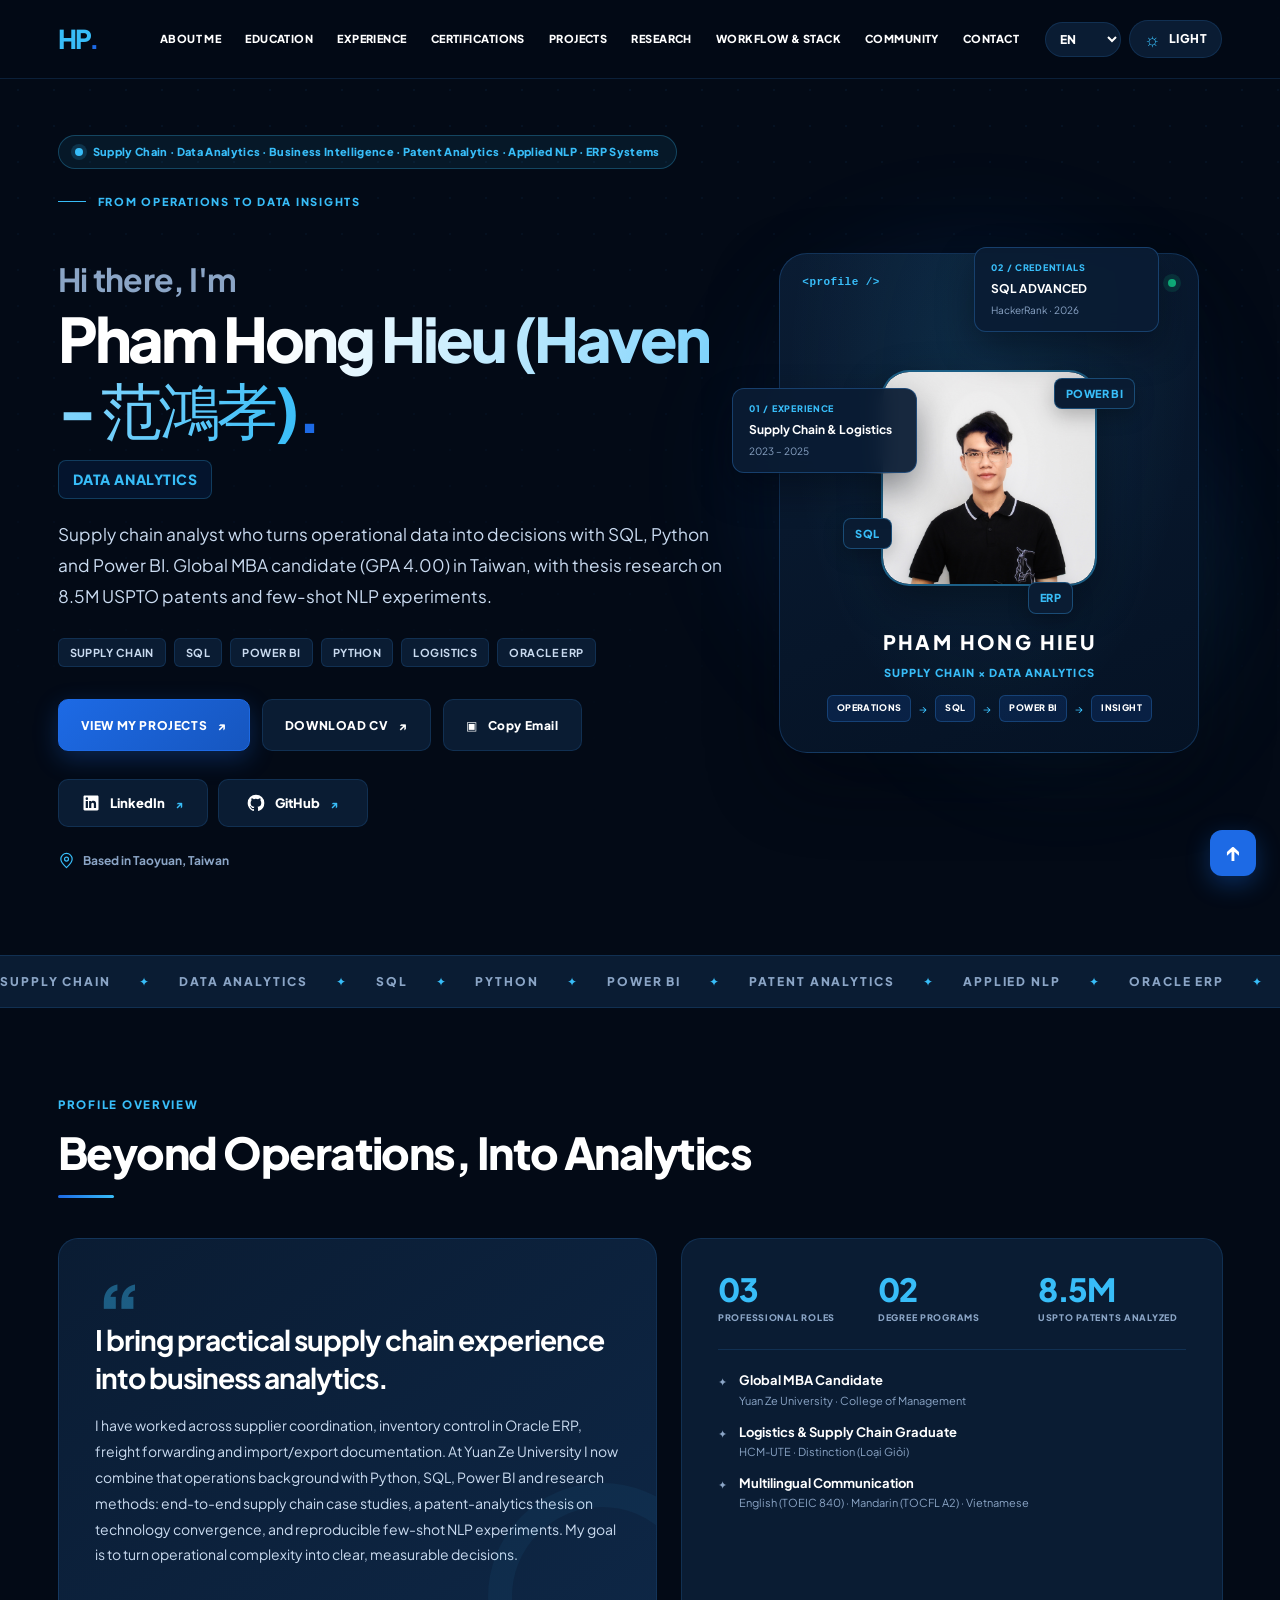
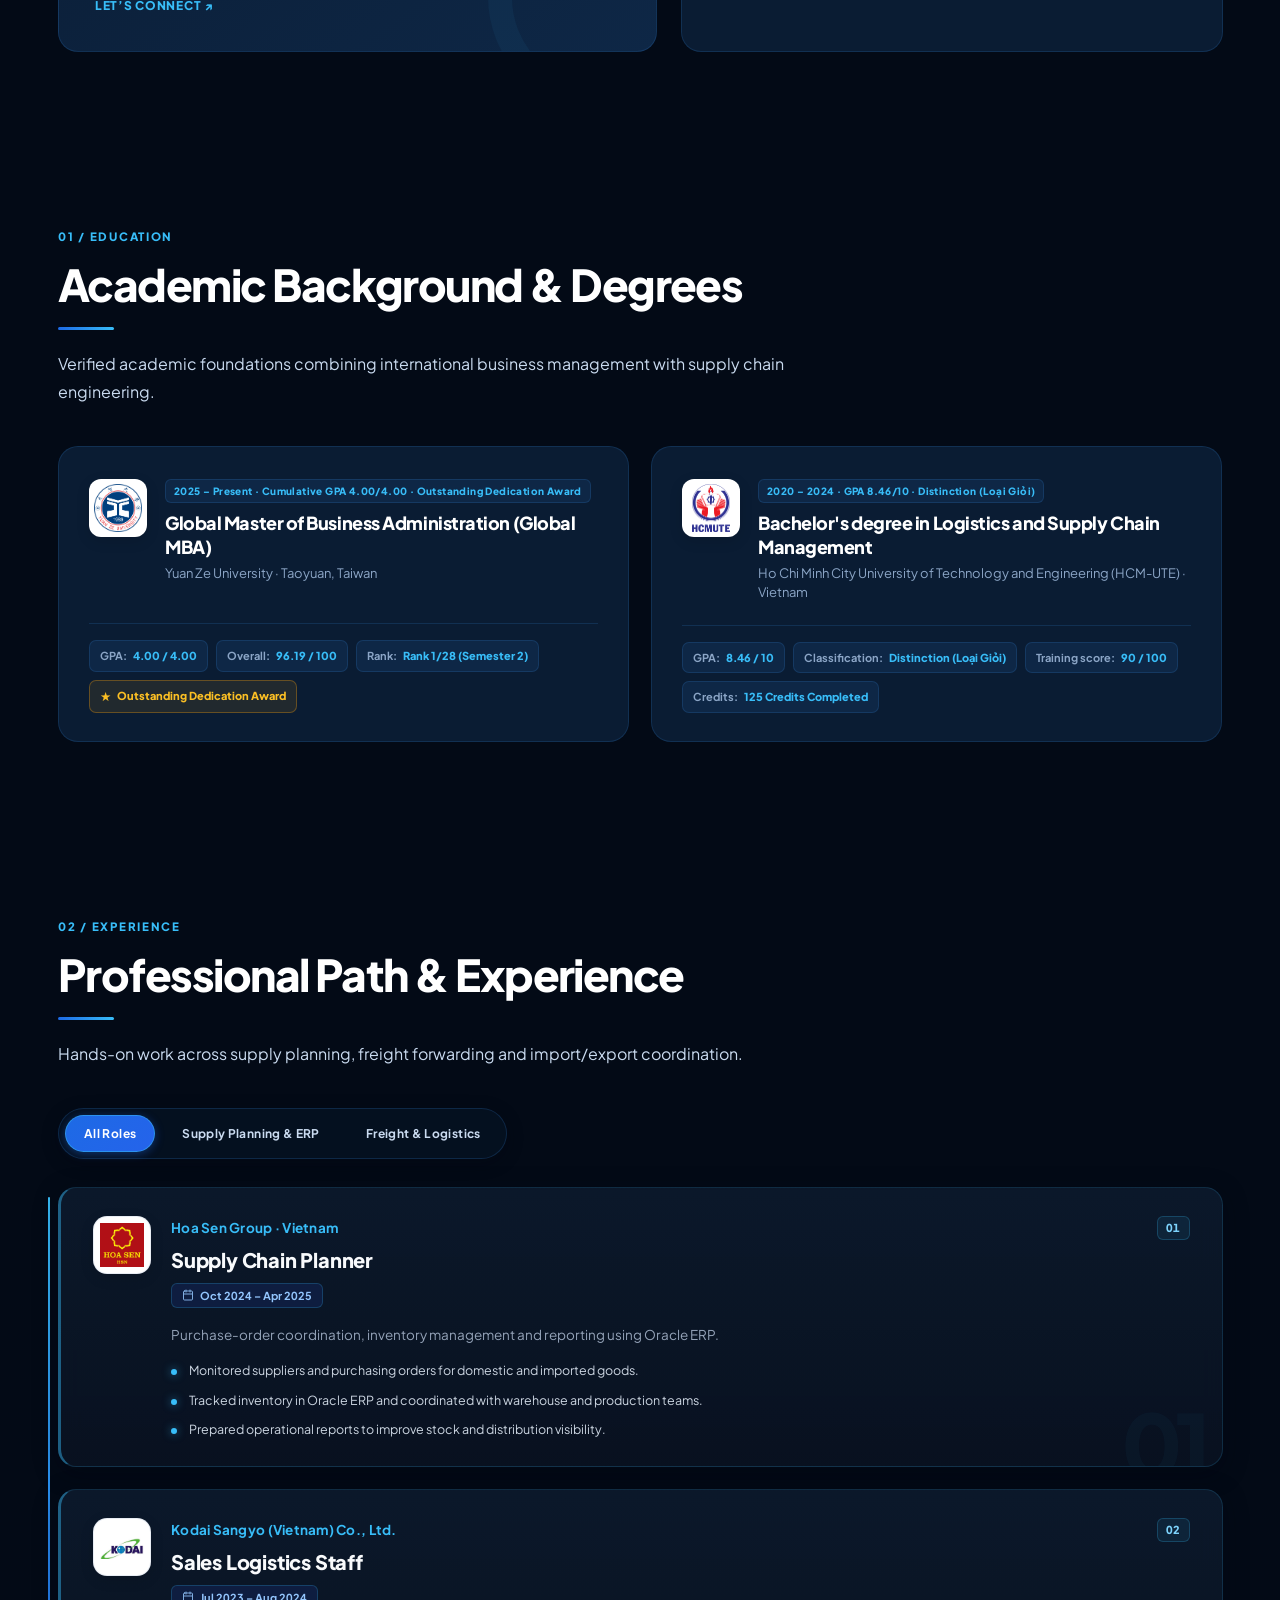
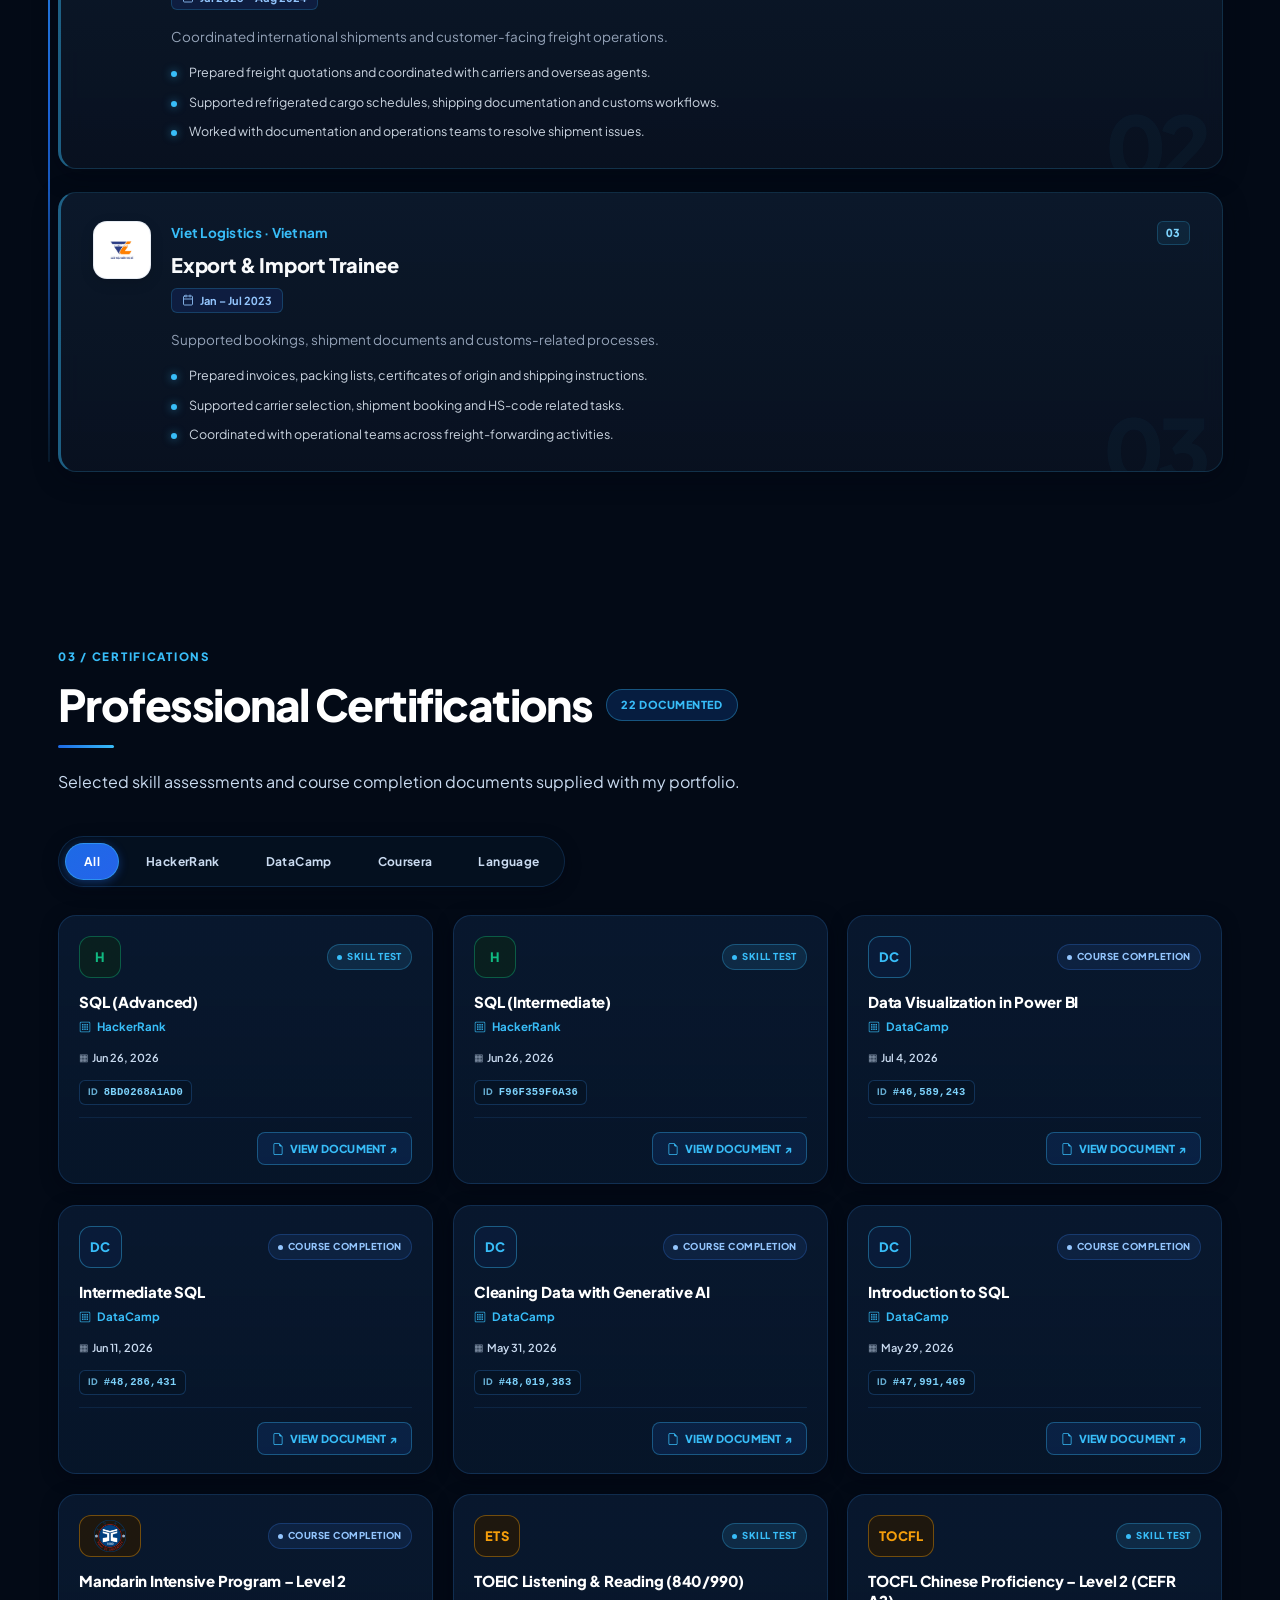
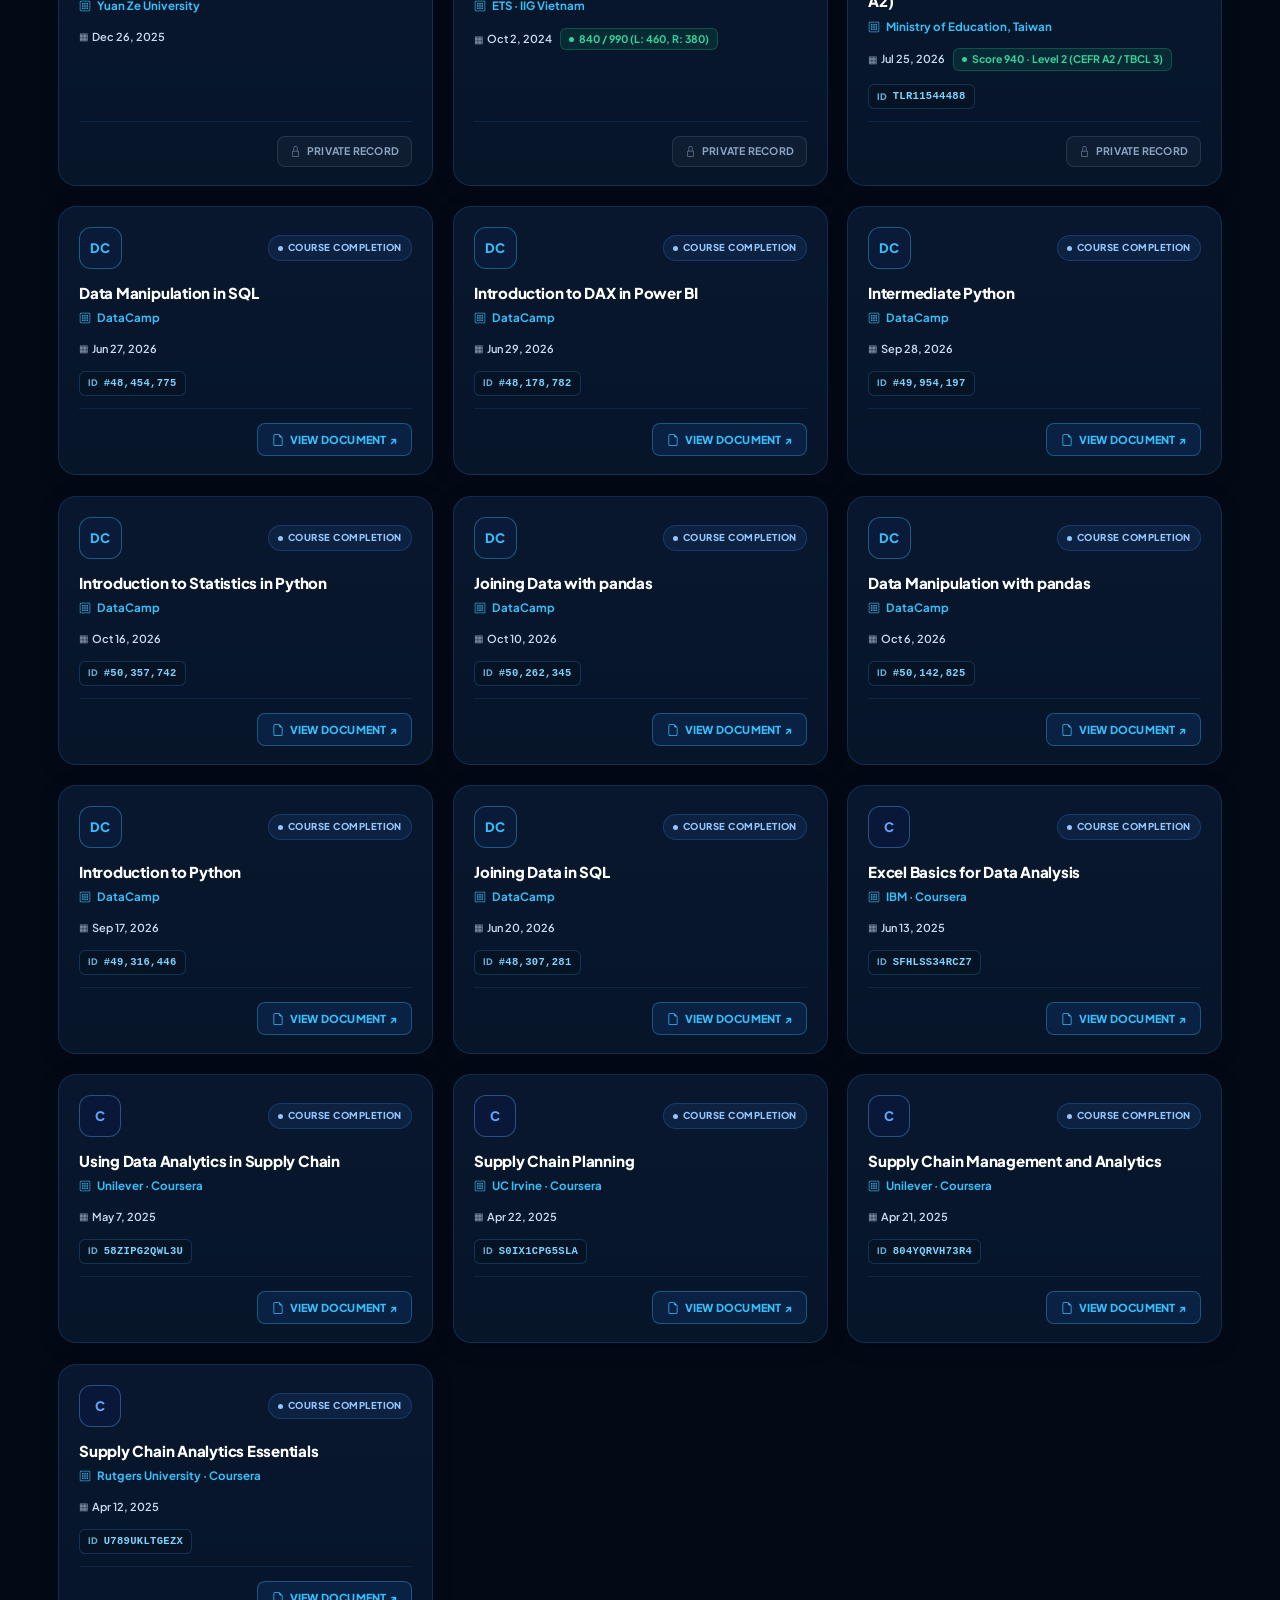
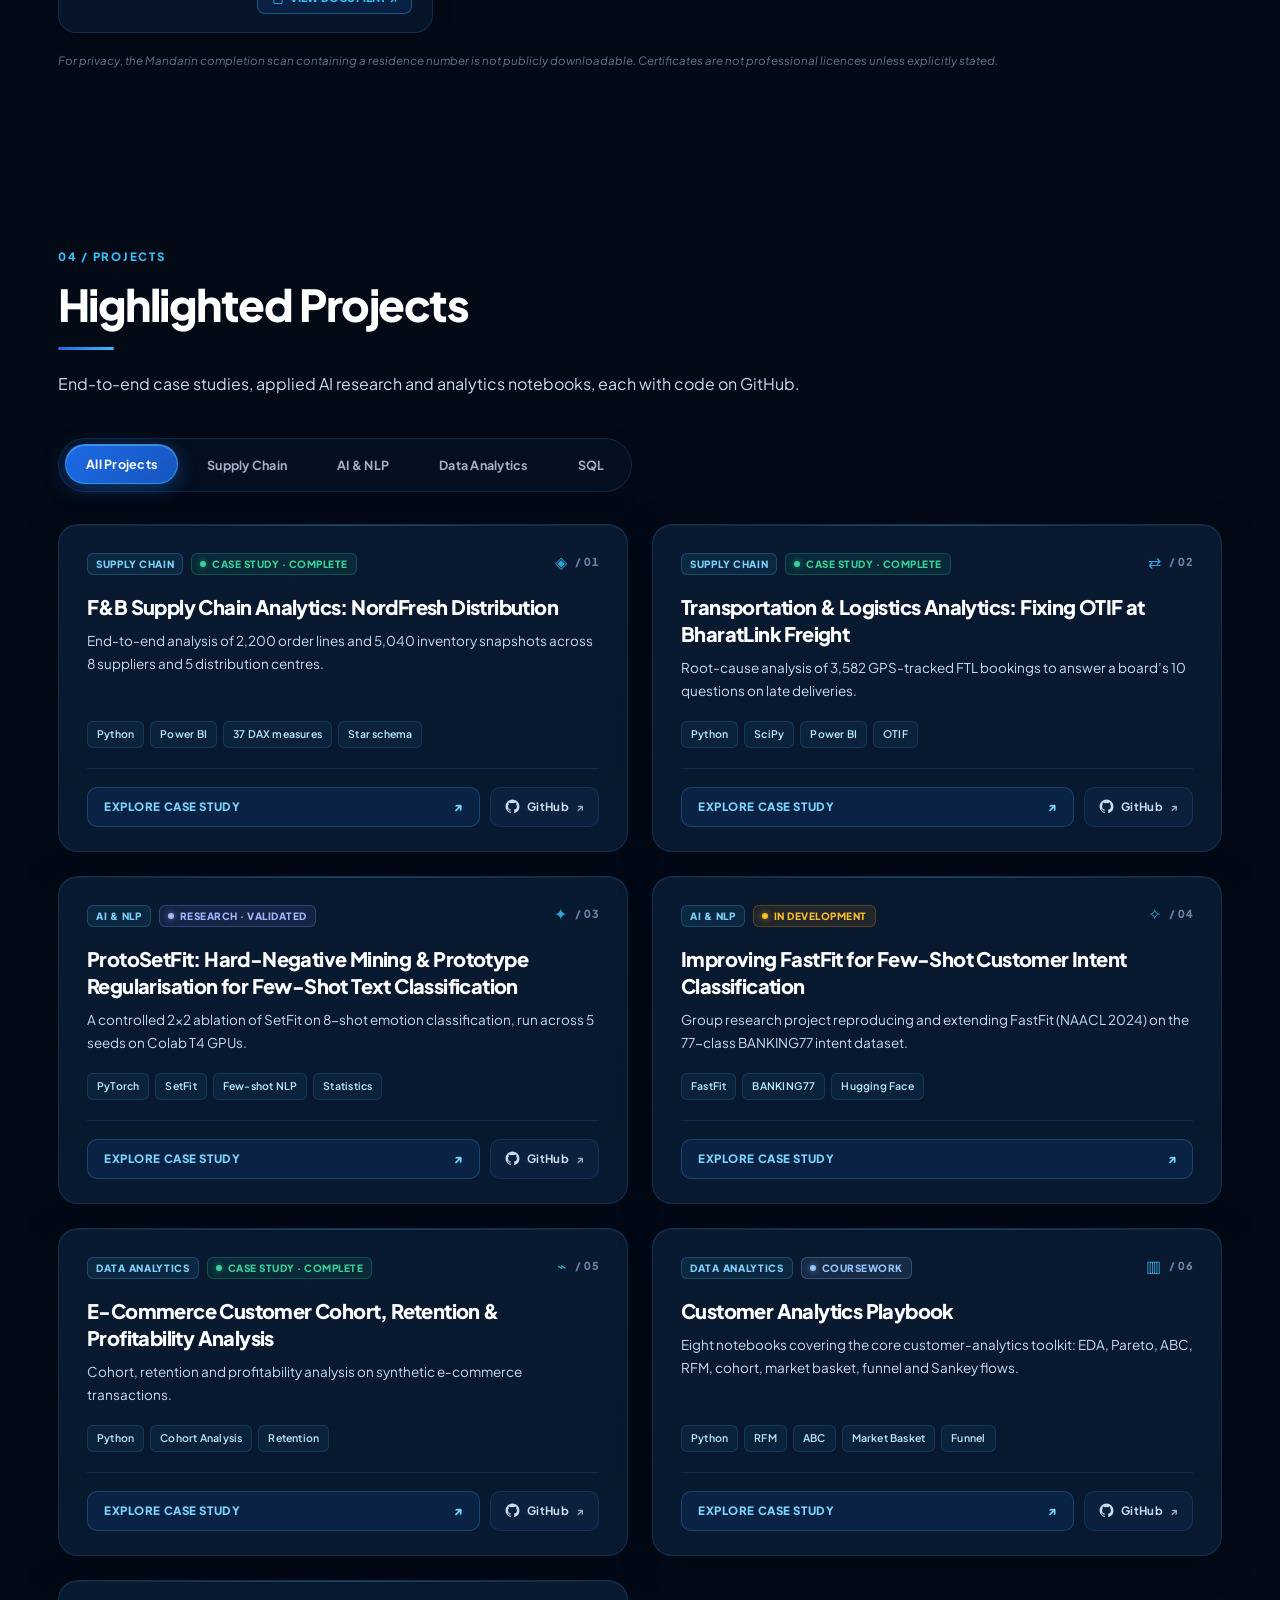
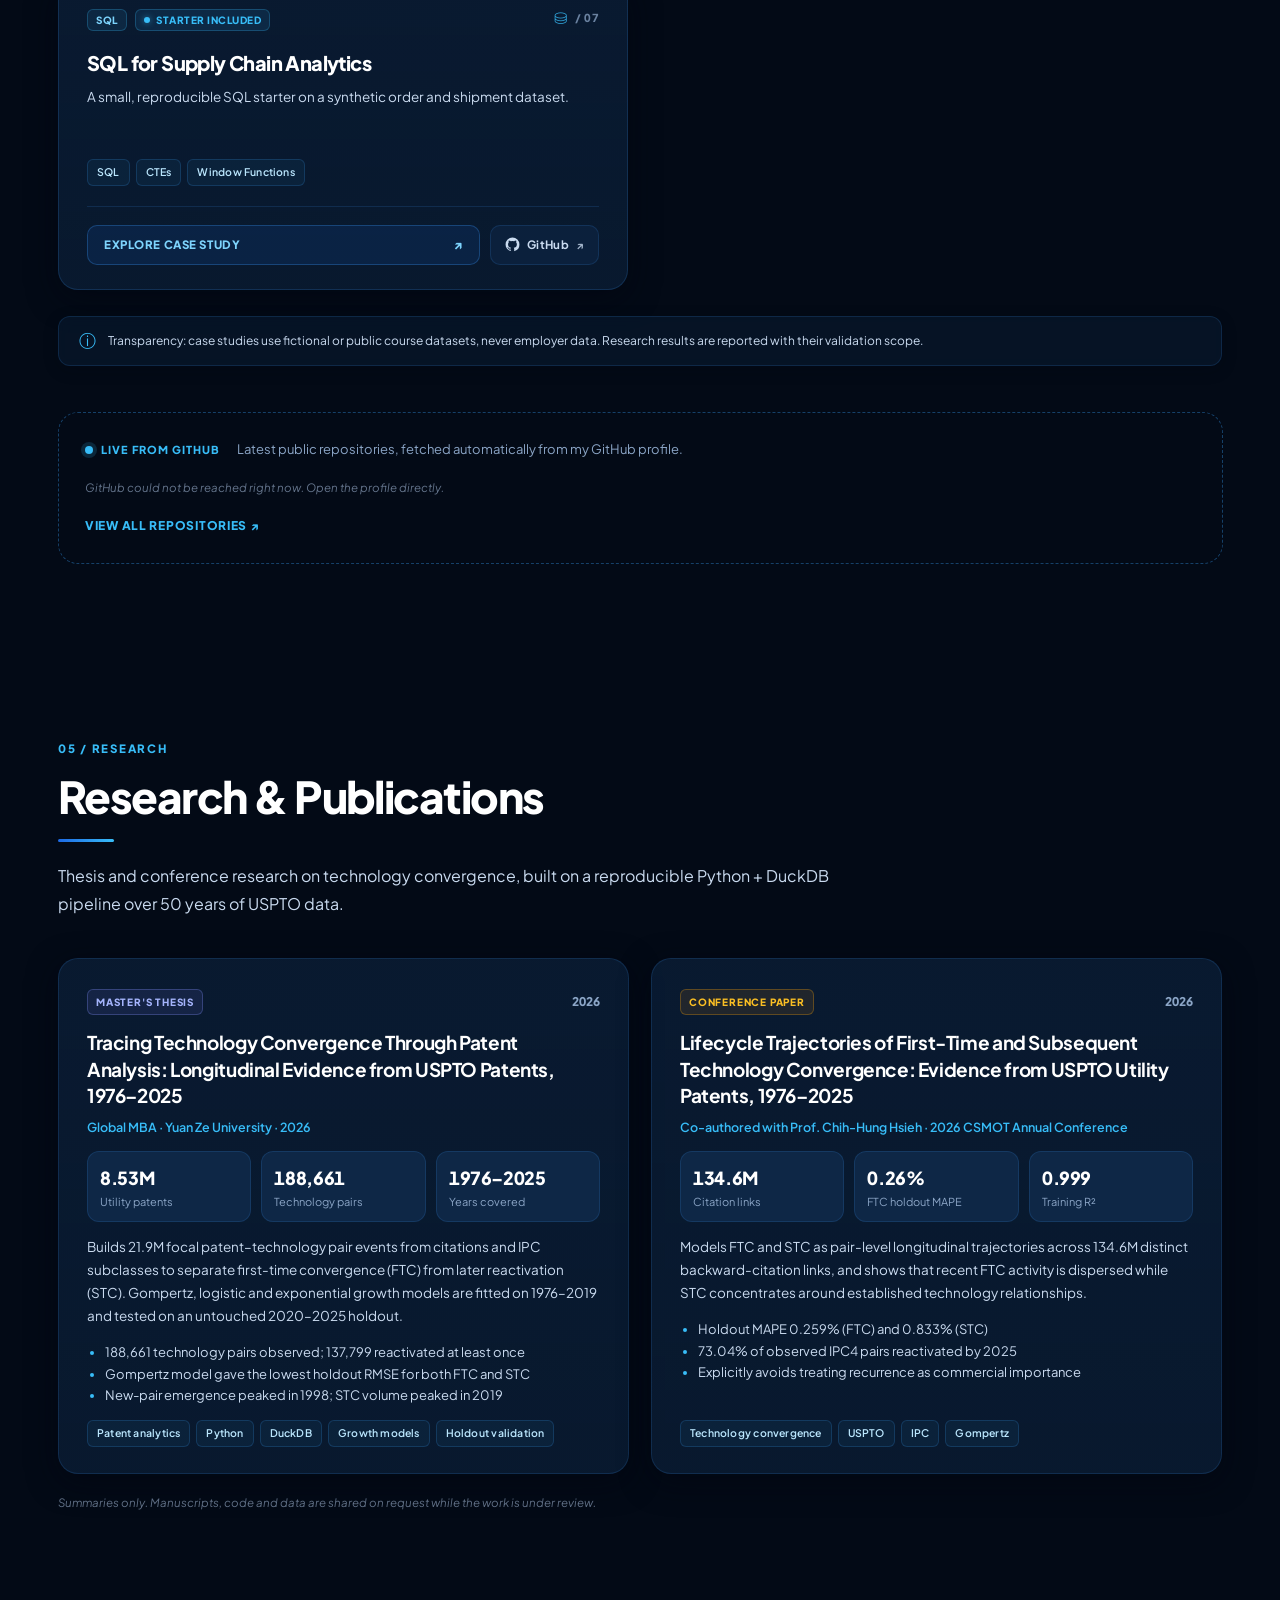
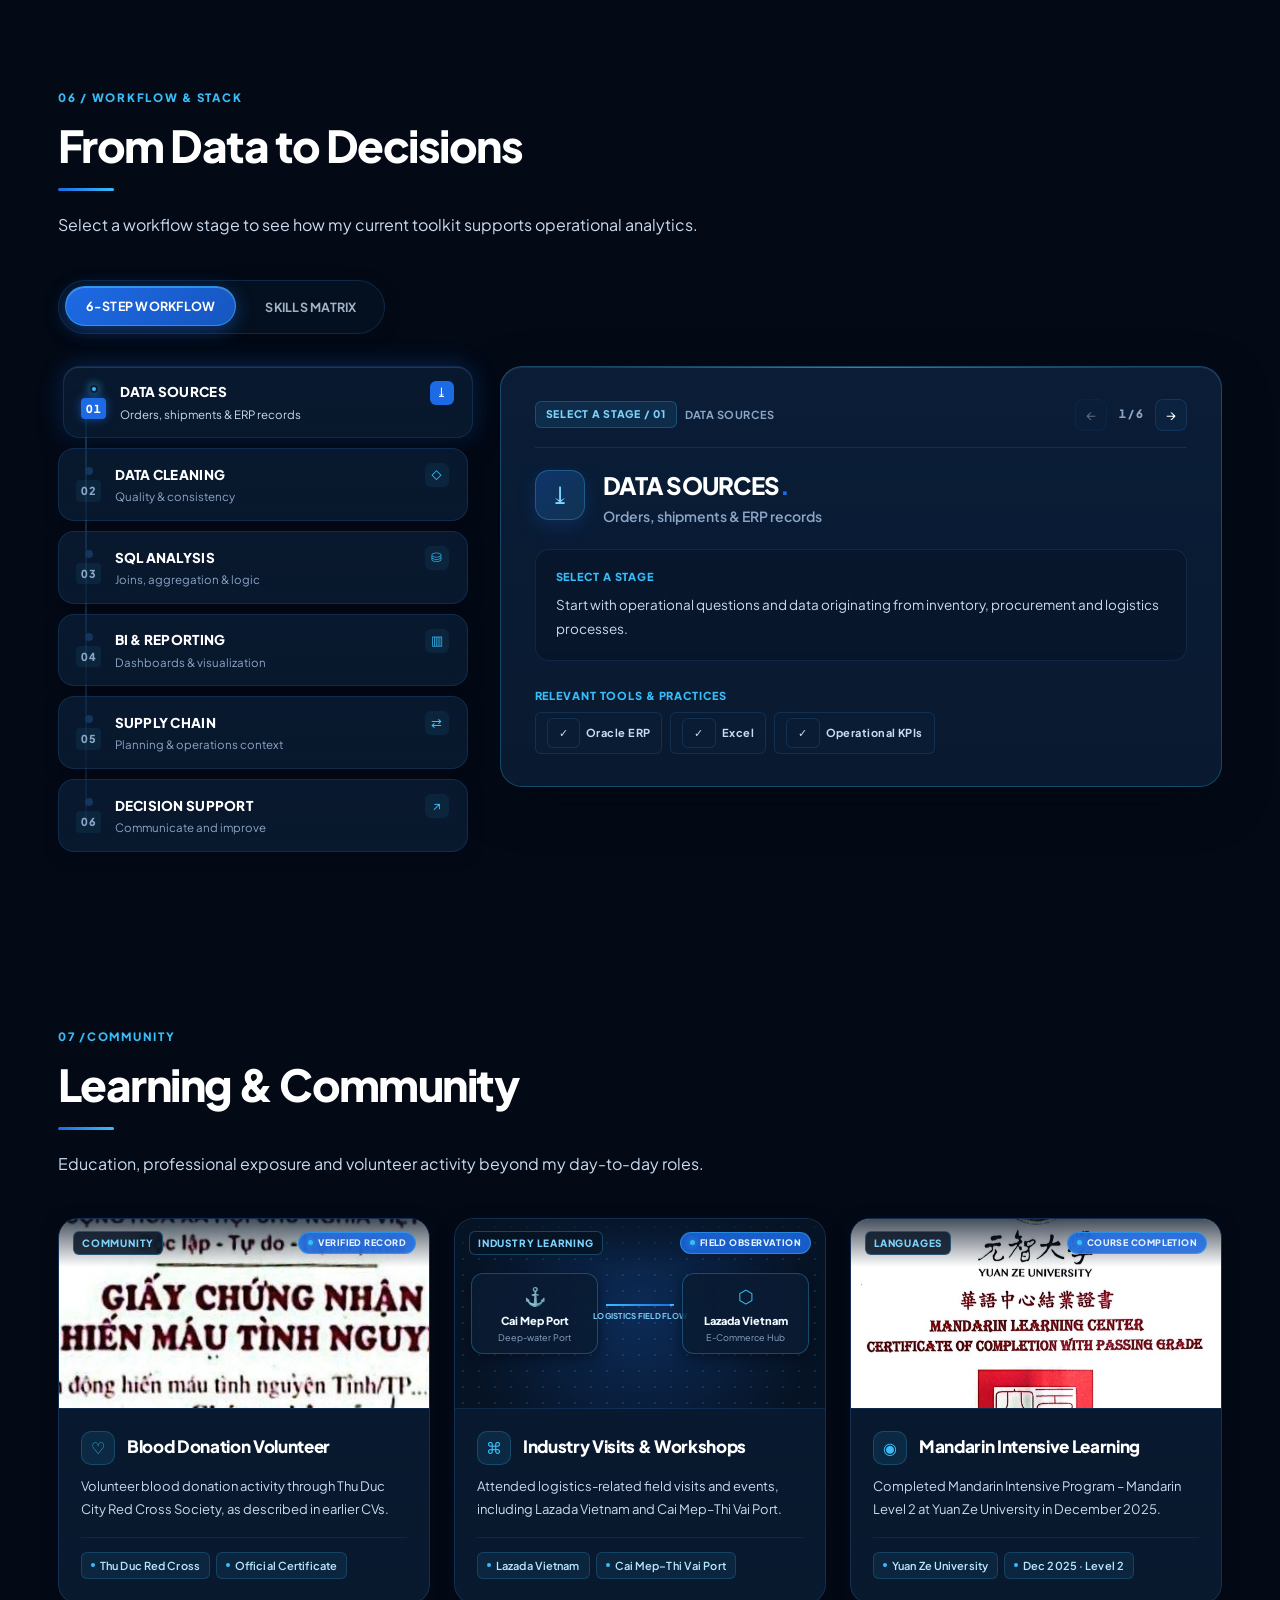
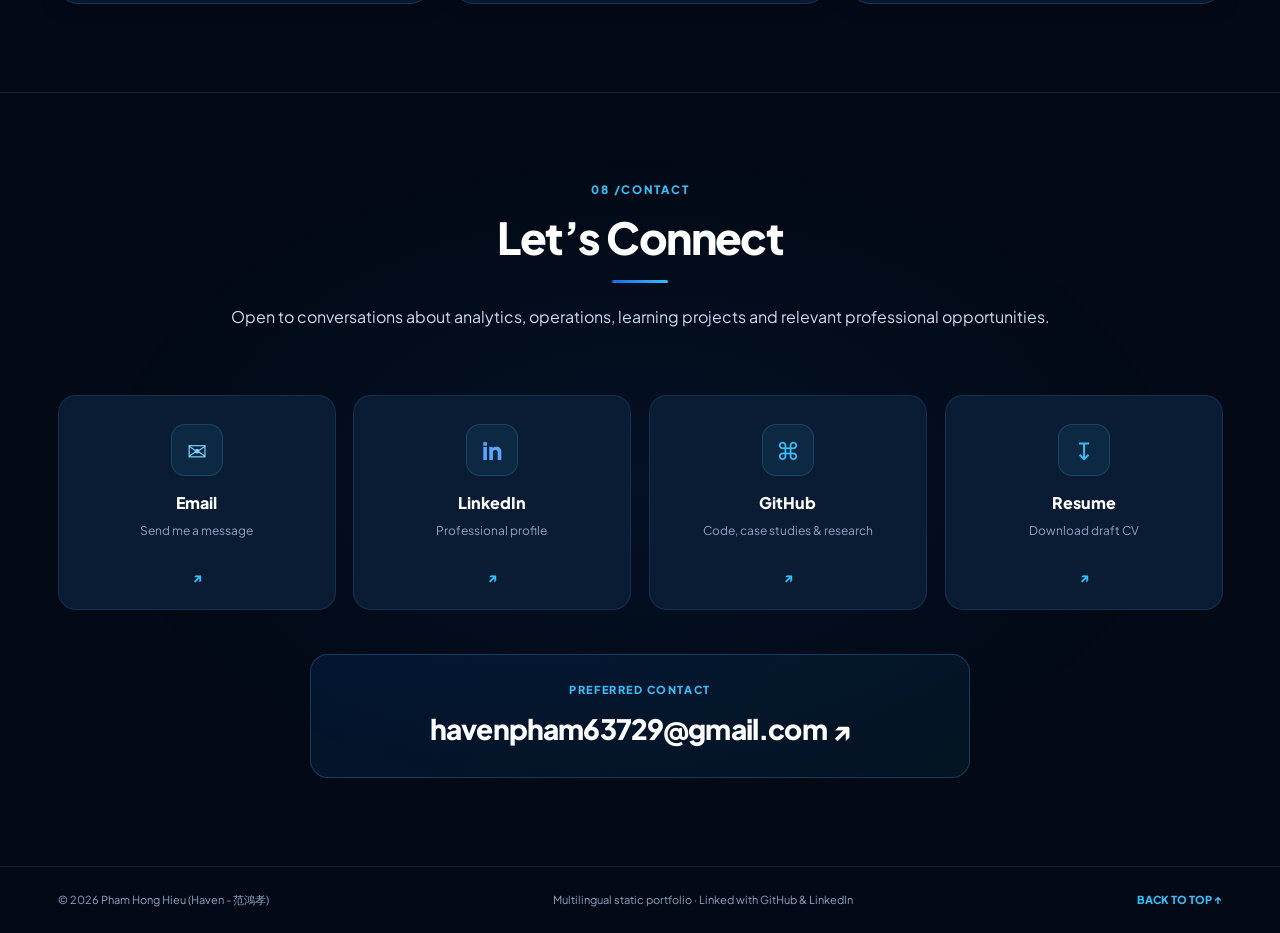
==== commit 6fef999b: "Portfolio v3: research section, case-study repos, live GitHub feed - Add Research section (thesis + " ====
--- a/index.html
+++ b/index.html
@@ -4,8 +4,32 @@
   <meta charset="utf-8">
   <meta name="viewport" content="width=device-width, initial-scale=1">
   <meta name="theme-color" content="#061426">
-  <meta name="description" content="Pham Hong Hieu (Haven - 范鴻孝) — Supply Chain, Logistics and Data Analytics Portfolio. Experience, data projects and professional certifications.">
-  <title>Pham Hong Hieu (Haven - 范鴻孝) | Supply Chain × Data Analytics</title>
+  <meta name="description" content="Pham Hong Hieu (Haven - 范鴻孝) — Supply Chain Analytics, Data Analytics and Applied AI Research Portfolio. Case studies, research, experience and certifications.">
+  <title>Pham Hong Hieu (Haven - 范鴻孝) | Supply Chain × Data Analytics × AI Research</title>
+  <link rel="canonical" href="https://haven-portfolio02.vercel.app/">
+  <meta property="og:type" content="profile">
+  <meta property="og:url" content="https://haven-portfolio02.vercel.app/">
+  <meta property="og:title" content="Pham Hong Hieu (Haven) | Supply Chain × Data Analytics × AI Research">
+  <meta property="og:description" content="Supply chain analyst using SQL, Python and Power BI. Global MBA (GPA 4.00) with patent-analytics and few-shot NLP research.">
+  <meta property="og:image" content="https://haven-portfolio02.vercel.app/assets/profile.jpg">
+  <meta name="twitter:card" content="summary">
+  <script type="application/ld+json">
+  {
+    "@context": "https://schema.org",
+    "@type": "Person",
+    "name": "Pham Hong Hieu",
+    "alternateName": ["Haven Pham", "范鴻孝"],
+    "jobTitle": "Supply Chain & Data Analyst",
+    "url": "https://haven-portfolio02.vercel.app/",
+    "image": "https://haven-portfolio02.vercel.app/assets/profile.jpg",
+    "alumniOf": [
+      {"@type": "CollegeOrUniversity", "name": "Yuan Ze University"},
+      {"@type": "CollegeOrUniversity", "name": "Ho Chi Minh City University of Technology and Engineering"}
+    ],
+    "knowsAbout": ["Supply Chain Management", "Data Analytics", "SQL", "Python", "Power BI", "Patent Analytics", "Natural Language Processing"],
+    "sameAs": ["https://github.com/Haven-Pham", "https://www.linkedin.com/in/havenpham"]
+  }
+  </script>
   <link rel="icon" type="image/svg+xml" href="assets/favicon.svg">
   <link rel="preconnect" href="https://fonts.googleapis.com">
   <link rel="preconnect" href="https://fonts.gstatic.com" crossorigin>
@@ -28,6 +52,7 @@
         <a data-i18n="navExperience" href="#experience"></a>
         <a data-i18n="navCerts" href="#certifications"></a>
         <a data-i18n="navProjects" href="#projects"></a>
+        <a data-i18n="navResearch" href="#research"></a>
         <a data-i18n="navStack" href="#stack"></a>
         <a data-i18n="navCommunity" href="#community"></a>
         <a data-i18n="navContact" href="#contact"></a>
@@ -54,7 +79,7 @@
         <h1 id="hero-title"><span class="hero-greeting" data-i18n="heroGreeting"></span><br><span class="gradient-text" data-i18n="heroName">Pham Hong Hieu (Haven - 范鴻孝)</span><span class="brand-dot">.</span></h1>
         <div class="hero-positioning"><span data-i18n="heroPositioning">Data Analytics | Supply Chain | SQL | ERP</span></div>
         <p class="hero-lead" data-i18n="heroSummary"></p>
-        <div class="hero-pills"><span data-i18n="heroPillSupply">SUPPLY CHAIN</span><span>SQL</span><span>POWER BI</span><span data-i18n="heroPillLogistics">LOGISTICS</span><span>ORACLE ERP</span></div>
+        <div class="hero-pills"><span data-i18n="heroPillSupply">SUPPLY CHAIN</span><span>SQL</span><span>POWER BI</span><span>PYTHON</span><span data-i18n="heroPillLogistics">LOGISTICS</span><span>ORACLE ERP</span></div>
         <div class="hero-buttons">
           <a class="btn btn-primary" href="#projects"><span data-i18n="exploreWork">VIEW MY PROJECTS</span><span aria-hidden="true">↗</span></a>
           <a class="btn btn-outline" href="assets/Pham_Hong_Hieu_CV_DRAFT.pdf" target="_blank" rel="noopener"><span data-i18n="viewResume">DOWNLOAD CV</span><span aria-hidden="true">↗</span></a>
@@ -85,7 +110,7 @@
       </div>
     </section>
 
-    <div class="marquee" aria-hidden="true"><div class="marquee-track"><span>SUPPLY CHAIN</span> ✦ <span>DATA ANALYTICS</span> ✦ <span>BUSINESS INTELLIGENCE</span> ✦ <span>SQL</span> ✦ <span>POWER BI</span> ✦ <span>ORACLE ERP</span> ✦ <span>LOGISTICS</span> ✦ <span>SUPPLY CHAIN</span> ✦ <span>DATA ANALYTICS</span> ✦</div></div>
+    <div class="marquee" aria-hidden="true"><div class="marquee-track"><span>SUPPLY CHAIN</span> ✦ <span>DATA ANALYTICS</span> ✦ <span>SQL</span> ✦ <span>PYTHON</span> ✦ <span>POWER BI</span> ✦ <span>PATENT ANALYTICS</span> ✦ <span>APPLIED NLP</span> ✦ <span>ORACLE ERP</span> ✦ <span>LOGISTICS</span> ✦ <span>SUPPLY CHAIN</span> ✦ <span>DATA ANALYTICS</span> ✦</div></div>
 
     <!-- PROFILE OVERVIEW -->
     <section class="section wrap about-section" id="about">
@@ -93,7 +118,7 @@
       <div class="about-grid">
         <div class="about-primary reveal"><div class="quote-mark">“</div><h3 data-i18n="aboutStatement"></h3><p data-i18n="aboutParagraph"></p><a href="#contact" class="text-arrow" data-i18n="talkAboutWork"></a></div>
         <div class="about-info reveal">
-          <div class="mini-stat-grid"><div class="stat"><strong>03</strong><span data-i18n="statRoles"></span></div><div class="stat"><strong>02</strong><span data-i18n="statDegrees"></span></div><div class="stat"><strong>02</strong><span data-i18n="statHackerrank"></span></div></div>
+          <div class="mini-stat-grid"><div class="stat"><strong>03</strong><span data-i18n="statRoles"></span></div><div class="stat"><strong>02</strong><span data-i18n="statDegrees"></span></div><div class="stat"><strong>8.5M</strong><span data-i18n="statPatents"></span></div></div>
           <div class="candidate-highlights">
             <div class="highlight-item"><span class="highlight-icon">✦</span><div><strong data-i18n="highlightMbaTitle">Global MBA Candidate</strong><span data-i18n="highlightMbaSchool">Yuan Ze University · College of Management</span></div></div>
             <div class="highlight-item"><span class="highlight-icon">✦</span><div><strong data-i18n="highlightBachelorTitle">Logistics &amp; Supply Chain Graduate</strong><span data-i18n="highlightBachelorSchool">HCM-UTE · Distinction (Loại Giỏi)</span></div></div>
@@ -152,7 +177,6 @@
       <div class="section-title reveal"><p class="section-overline">02 / <span data-i18n="navExperience"></span></p><h2 data-i18n="experienceHeading"></h2><div class="section-rule"></div><p class="section-caption" data-i18n="experienceCaption"></p></div>
       <div class="tabs reveal" id="experience-tabs" role="tablist" aria-label="Experience categories"></div>
       <div id="experience-list" class="experience-list" aria-live="polite"></div>
-      <p class="content-note" data-i18n="dateNote"></p>
     </section>
 
     <!-- 03 / CERTIFICATIONS SECTION -->
@@ -168,24 +192,32 @@
       <div class="tabs reveal" id="project-tabs" role="tablist" aria-label="Project categories"></div>
       <div class="project-grid" id="project-grid" aria-live="polite"></div>
       <div class="project-disclaimer"><span>ⓘ</span><span data-i18n="projectDisclaimer"></span></div>
-    </section>
-
-    <!-- 05 / WORKFLOW & STACK SECTION -->
+      <div class="gh-feed reveal" id="github-feed" aria-live="polite"></div>
+    </section>
+
+    <!-- 05 / RESEARCH SECTION -->
+    <section class="section wrap" id="research">
+      <div class="section-title reveal"><p class="section-overline">05 / <span data-i18n="navResearch"></span></p><h2 data-i18n="researchHeading"></h2><div class="section-rule"></div><p class="section-caption" data-i18n="researchCaption"></p></div>
+      <div class="research-grid" id="research-grid"></div>
+      <p class="content-note" data-i18n="researchNote"></p>
+    </section>
+
+    <!-- 06 / WORKFLOW & STACK SECTION -->
     <section class="section wrap" id="stack">
-      <div class="section-title reveal"><p class="section-overline">05 / <span data-i18n="navStack"></span></p><h2 data-i18n="stackHeading"></h2><div class="section-rule"></div><p class="section-caption" data-i18n="stackCaption"></p></div>
+      <div class="section-title reveal"><p class="section-overline">06 / <span data-i18n="navStack"></span></p><h2 data-i18n="stackHeading"></h2><div class="section-rule"></div><p class="section-caption" data-i18n="stackCaption"></p></div>
       <div class="stack-controls"><button type="button" class="view-toggle active" data-stack-view="workflow" data-i18n="stackWorkflow"></button><button type="button" class="view-toggle" data-stack-view="skills" data-i18n="stackSkills"></button></div>
       <div id="stack-workflow" class="stack-panel"><div id="stage-grid" class="stage-grid"></div><div id="stage-description" class="stage-description" aria-live="polite"></div></div>
       <div id="stack-skills" class="stack-panel" hidden></div>
     </section>
 
-    <!-- 06 / COMMUNITY SECTION -->
-    <section class="section wrap" id="community"><div class="section-title reveal"><p class="section-overline">06 / <span data-i18n="navCommunity"></span></p><h2 data-i18n="communityHeading"></h2><div class="section-rule"></div><p class="section-caption" data-i18n="communityCaption"></p></div><div class="community-grid" id="community-grid"></div></section>
-
-    <!-- 07 / CONTACT SECTION -->
+    <!-- 07 / COMMUNITY SECTION -->
+    <section class="section wrap" id="community"><div class="section-title reveal"><p class="section-overline">07 /<span data-i18n="navCommunity"></span></p><h2 data-i18n="communityHeading"></h2><div class="section-rule"></div><p class="section-caption" data-i18n="communityCaption"></p></div><div class="community-grid" id="community-grid"></div></section>
+
+    <!-- 08 / CONTACT SECTION -->
     <section class="section contact-section" id="contact">
       <div class="wrap">
         <div class="section-title centered reveal">
-          <p class="section-overline">07 / <span data-i18n="navContact"></span></p>
+          <p class="section-overline">08 /<span data-i18n="navContact"></span></p>
           <h2 data-i18n="contactHeading"></h2>
           <div class="section-rule"></div>
           <p class="section-caption" data-i18n="contactCaption"></p>
--- a/styles.css
+++ b/styles.css
@@ -5153,3 +5153,298 @@
   }
 }
 
+/* --------------------------------------------------------------------------
+   V3 ADDITIONS: project statuses, Coursera marks, research, GitHub feed
+   -------------------------------------------------------------------------- */
+
+.project-status-badge.status-completed {
+  color: #34D399;
+  background: rgba(16, 185, 129, 0.1);
+  border: 1px solid rgba(16, 185, 129, 0.28);
+}
+.project-status-badge.status-completed .status-indicator {
+  background: #34D399;
+  box-shadow: 0 0 6px rgba(52, 211, 153, 0.6);
+}
+
+.project-status-badge.status-research {
+  color: #A5B4FC;
+  background: rgba(129, 140, 248, 0.1);
+  border: 1px solid rgba(129, 140, 248, 0.3);
+}
+.project-status-badge.status-research .status-indicator {
+  background: #A5B4FC;
+  box-shadow: 0 0 6px rgba(165, 180, 252, 0.6);
+}
+
+body.theme-light .project-status-badge.status-completed { color: #047857; }
+body.theme-light .project-status-badge.status-research { color: #4338CA; }
+
+.cert-mark.coursera {
+  background: rgba(10, 25, 60, 0.85);
+  color: #60A5FA;
+  border-color: rgba(96, 165, 250, 0.4);
+}
+
+body.theme-light .cert-mark.coursera {
+  background: #EFF6FF;
+  color: #0056D2;
+  border-color: rgba(0, 86, 210, 0.3);
+}
+
+/* Research */
+.research-grid {
+  display: grid;
+  grid-template-columns: repeat(2, minmax(0, 1fr));
+  gap: 22px;
+}
+
+.research-card {
+  position: relative;
+  display: flex;
+  flex-direction: column;
+  gap: 14px;
+  padding: 30px 28px 26px;
+  border: 1px solid var(--line);
+  border-radius: 20px;
+  background: var(--surface);
+  box-shadow: 0 8px 30px var(--shadow);
+  transition: transform 0.25s cubic-bezier(0.16, 1, 0.3, 1), border-color 0.25s ease;
+}
+
+body.theme-dark .research-card {
+  background: linear-gradient(180deg, rgba(14, 39, 70, 0.55) 0%, rgba(10, 28, 51, 0.85) 100%);
+}
+
+.research-card:hover {
+  transform: translateY(-3px);
+  border-color: var(--line-strong);
+}
+
+.research-card-top {
+  display: flex;
+  align-items: center;
+  justify-content: space-between;
+  gap: 12px;
+}
+
+.research-type {
+  font-size: 10px;
+  font-weight: 800;
+  letter-spacing: 0.08em;
+  border-radius: 6px;
+  padding: 4px 8px;
+  color: #A5B4FC;
+  background: rgba(129, 140, 248, 0.1);
+  border: 1px solid rgba(129, 140, 248, 0.3);
+}
+
+.research-type.conference {
+  color: var(--award-gold);
+  background: rgba(245, 158, 11, 0.1);
+  border-color: rgba(245, 158, 11, 0.3);
+}
+
+body.theme-light .research-type { color: #4338CA; }
+body.theme-light .research-type.conference { color: #B45309; }
+
+.research-year {
+  color: var(--soft);
+  font-size: 12px;
+  font-weight: 800;
+  font-variant-numeric: tabular-nums;
+}
+
+.research-title {
+  margin: 0;
+  font-size: 19px;
+  line-height: 1.4;
+  letter-spacing: -0.02em;
+}
+
+.research-venue {
+  margin: -6px 0 0;
+  color: var(--accent);
+  font-size: 12.5px;
+  font-weight: 600;
+}
+
+.research-metrics {
+  display: grid;
+  grid-template-columns: repeat(3, minmax(0, 1fr));
+  gap: 10px;
+}
+
+.research-metric {
+  display: flex;
+  flex-direction: column;
+  gap: 2px;
+  padding: 12px;
+  border-radius: 12px;
+  border: 1px solid var(--line);
+  background: var(--surface-2);
+}
+
+.research-metric strong {
+  font-size: 18px;
+  font-weight: 800;
+  letter-spacing: -0.02em;
+  font-variant-numeric: tabular-nums;
+  color: var(--text);
+}
+
+.research-metric span {
+  color: var(--soft);
+  font-size: 11px;
+  line-height: 1.35;
+}
+
+.research-summary {
+  margin: 0;
+  color: var(--muted);
+  font-size: 13.5px;
+  line-height: 1.7;
+}
+
+.research-highlights {
+  margin: 0;
+  padding-left: 18px;
+  color: var(--muted);
+  font-size: 13px;
+  line-height: 1.65;
+}
+
+.research-highlights li::marker { color: var(--accent); }
+
+/* Live GitHub feed */
+.gh-feed {
+  margin-top: 46px;
+  padding: 26px;
+  border: 1px dashed var(--line-strong);
+  border-radius: 20px;
+}
+
+.gh-feed-head {
+  display: flex;
+  flex-wrap: wrap;
+  align-items: baseline;
+  gap: 8px 16px;
+  margin-bottom: 18px;
+}
+
+.gh-feed-head p {
+  margin: 0;
+  color: var(--soft);
+  font-size: 13px;
+}
+
+.gh-feed-live {
+  display: inline-flex;
+  align-items: center;
+  gap: 8px;
+  font-size: 11px;
+  font-weight: 800;
+  letter-spacing: 0.1em;
+  color: var(--accent);
+}
+
+.gh-feed-grid {
+  display: grid;
+  grid-template-columns: repeat(3, minmax(0, 1fr));
+  gap: 14px;
+}
+
+.gh-repo {
+  display: flex;
+  flex-direction: column;
+  gap: 8px;
+  min-height: 132px;
+  padding: 16px 18px;
+  border: 1px solid var(--line);
+  border-radius: 14px;
+  background: var(--surface);
+  color: inherit;
+  text-decoration: none;
+  transition: border-color 0.2s ease, transform 0.2s ease;
+}
+
+.gh-repo:hover {
+  border-color: var(--accent);
+  transform: translateY(-2px);
+}
+
+.gh-repo.skeleton {
+  background: linear-gradient(90deg, var(--surface) 0%, var(--surface-2) 50%, var(--surface) 100%);
+  background-size: 200% 100%;
+  animation: gh-shimmer 1.4s linear infinite;
+}
+
+@keyframes gh-shimmer {
+  to { background-position: -200% 0; }
+}
+
+.gh-repo-name {
+  display: flex;
+  align-items: center;
+  gap: 8px;
+  font-weight: 800;
+  font-size: 14px;
+  word-break: break-word;
+}
+
+.gh-repo-name svg {
+  width: 16px;
+  height: 16px;
+  flex-shrink: 0;
+  color: var(--soft);
+}
+
+.gh-repo-desc {
+  flex: 1;
+  color: var(--muted);
+  font-size: 12.5px;
+  line-height: 1.55;
+}
+
+.gh-repo-meta {
+  display: flex;
+  flex-wrap: wrap;
+  gap: 6px 14px;
+  color: var(--soft);
+  font-size: 11.5px;
+}
+
+.gh-repo-meta > span {
+  display: inline-flex;
+  align-items: center;
+  gap: 6px;
+}
+
+.gh-lang-dot {
+  width: 8px;
+  height: 8px;
+  border-radius: 50%;
+  background: var(--accent);
+}
+
+.gh-feed-all {
+  display: inline-block;
+  margin-top: 18px;
+}
+
+@media (max-width: 960px) {
+  .research-grid { grid-template-columns: minmax(0, 1fr); }
+  .gh-feed-grid { grid-template-columns: repeat(2, minmax(0, 1fr)); }
+}
+
+@media (max-width: 600px) {
+  .gh-feed { padding: 18px 16px; }
+  .gh-feed-grid { grid-template-columns: minmax(0, 1fr); }
+  .research-card { padding: 24px 18px 20px; }
+  .research-metric strong { font-size: 15px; }
+}
+
+@media (prefers-reduced-motion: reduce) {
+  .gh-repo.skeleton { animation: none; }
+}
+
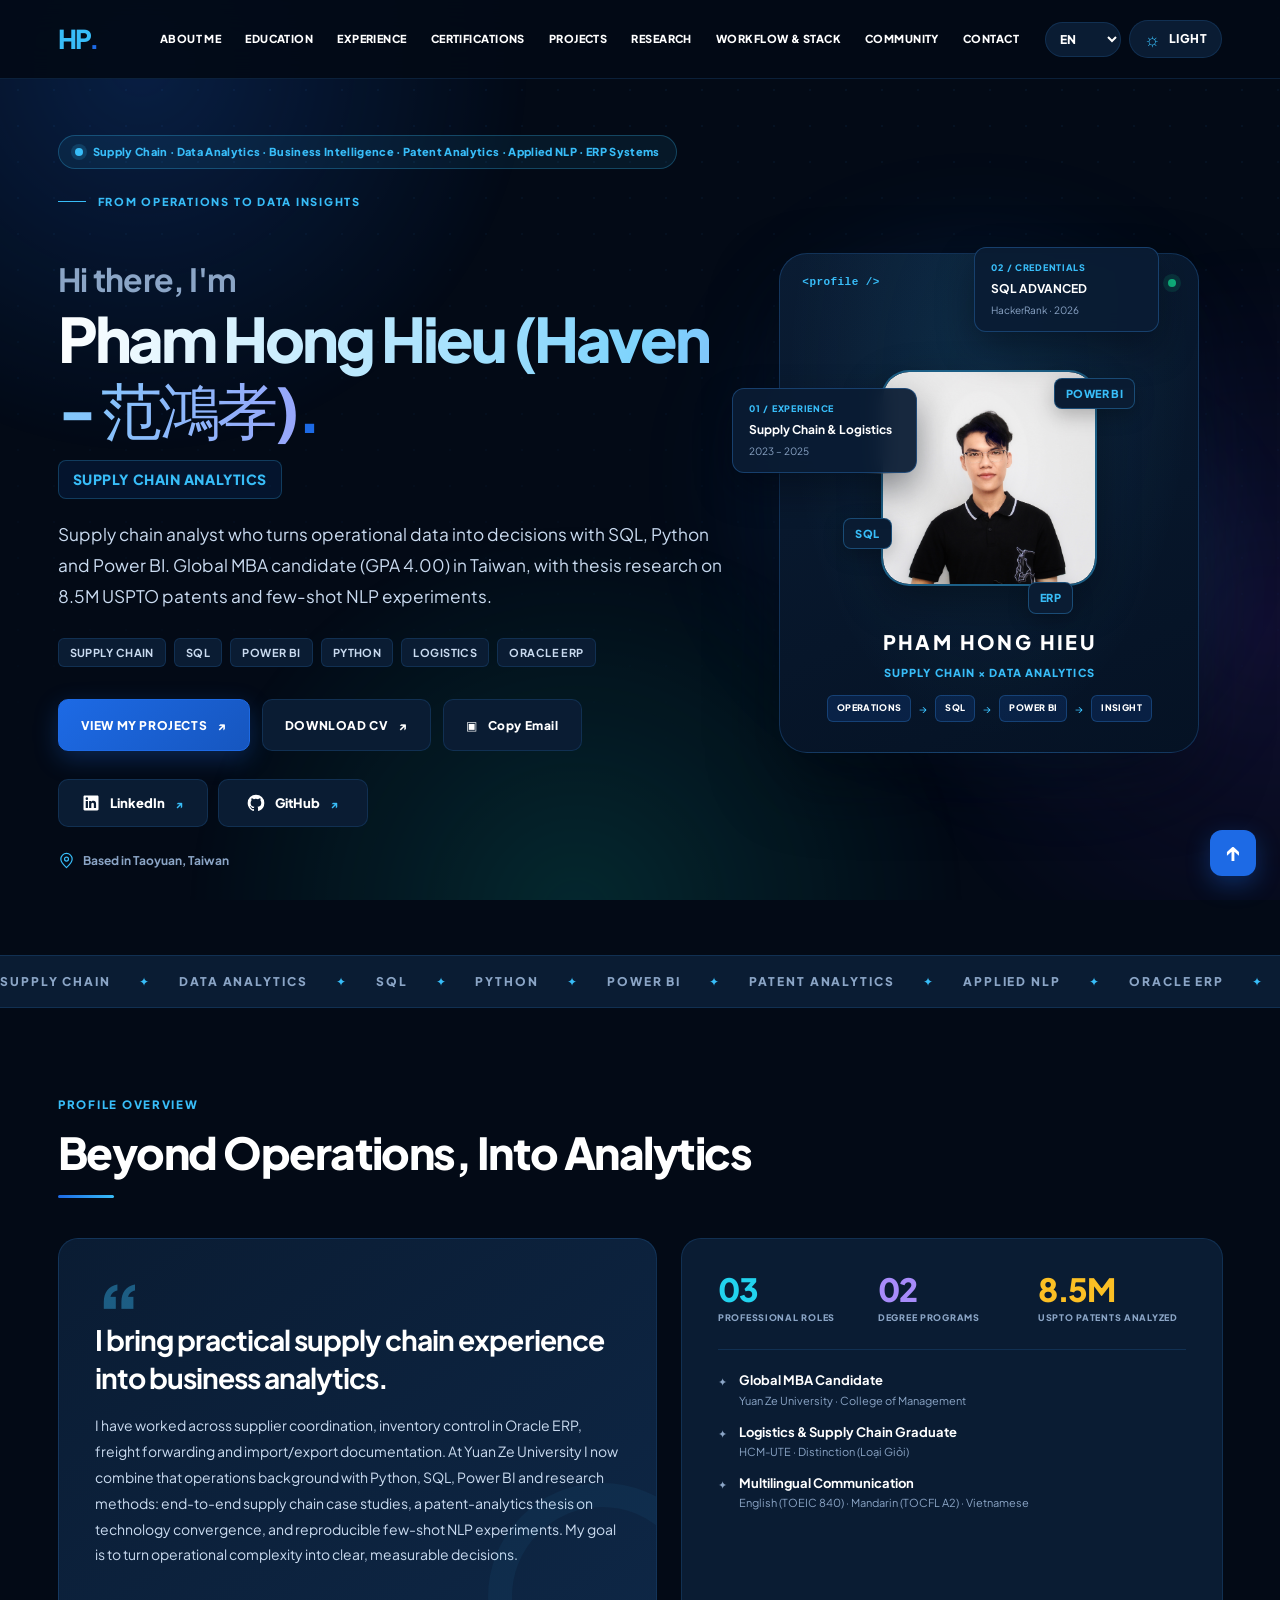
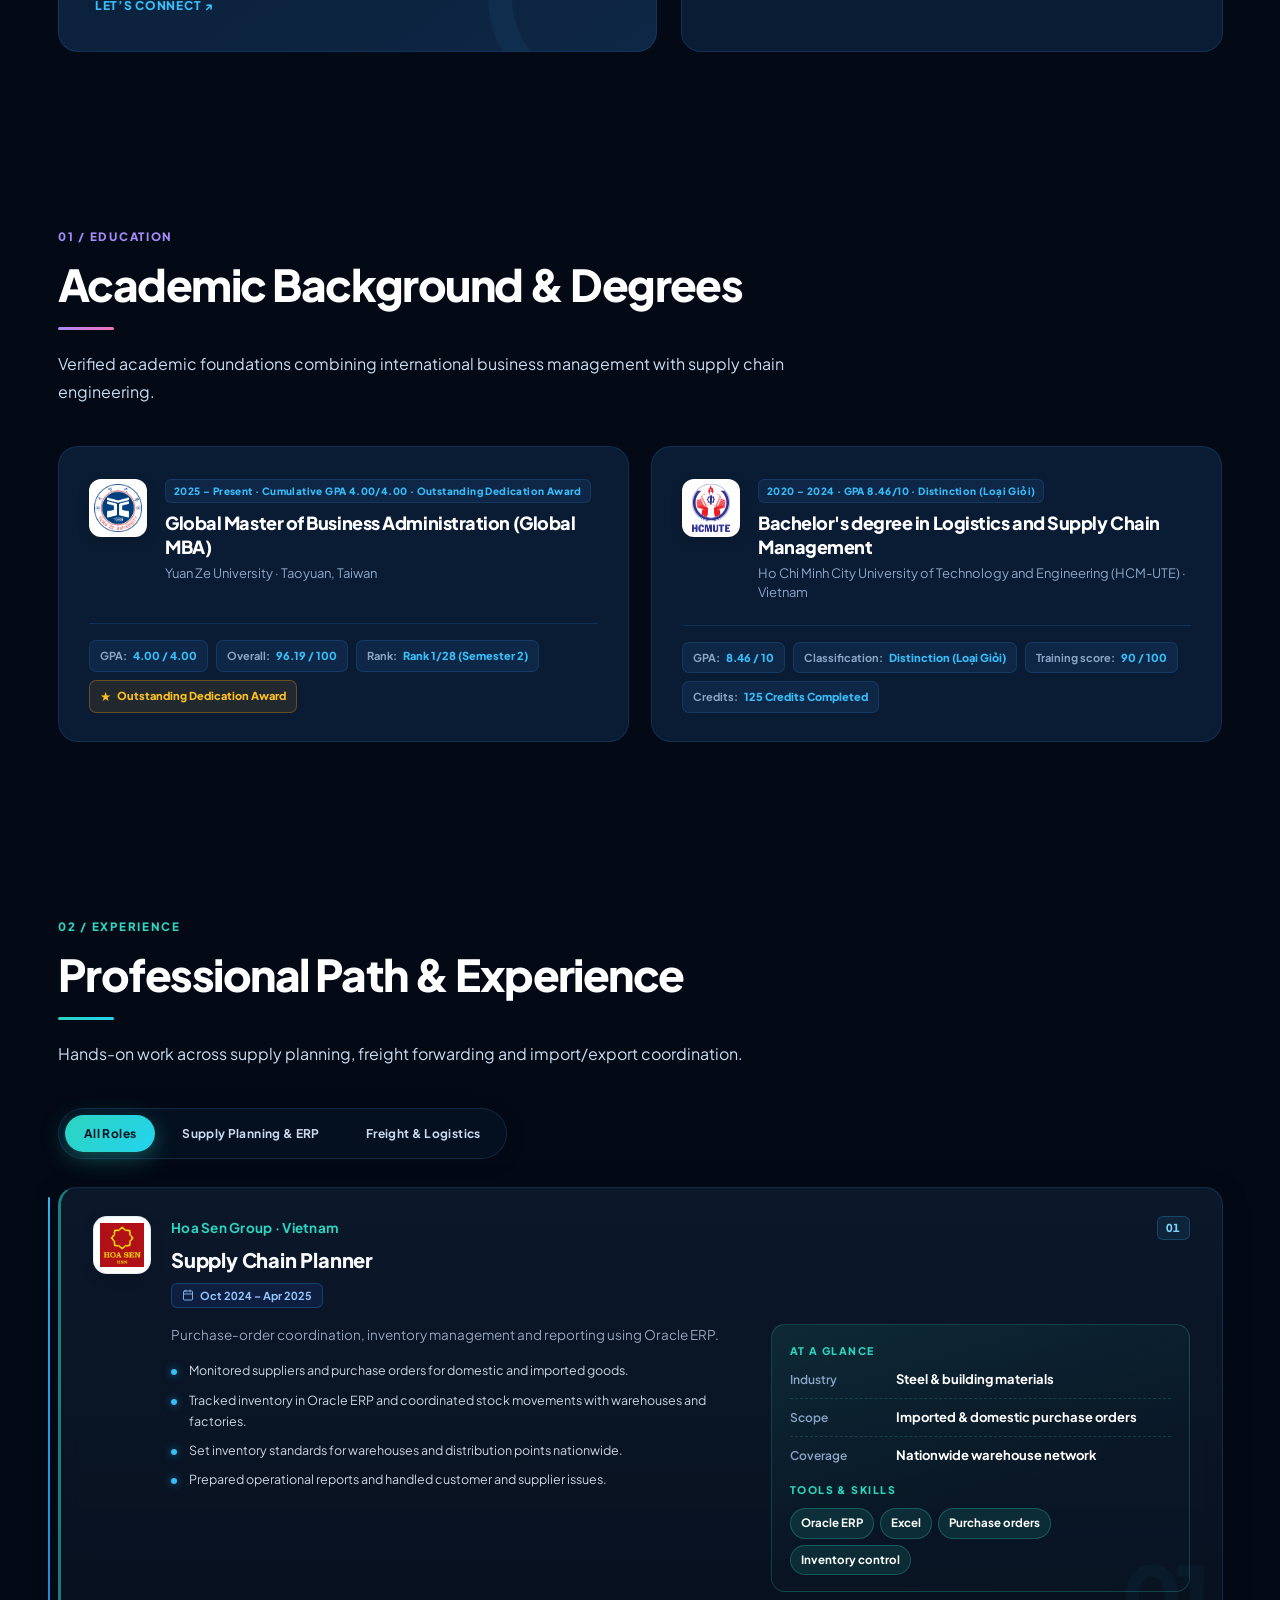
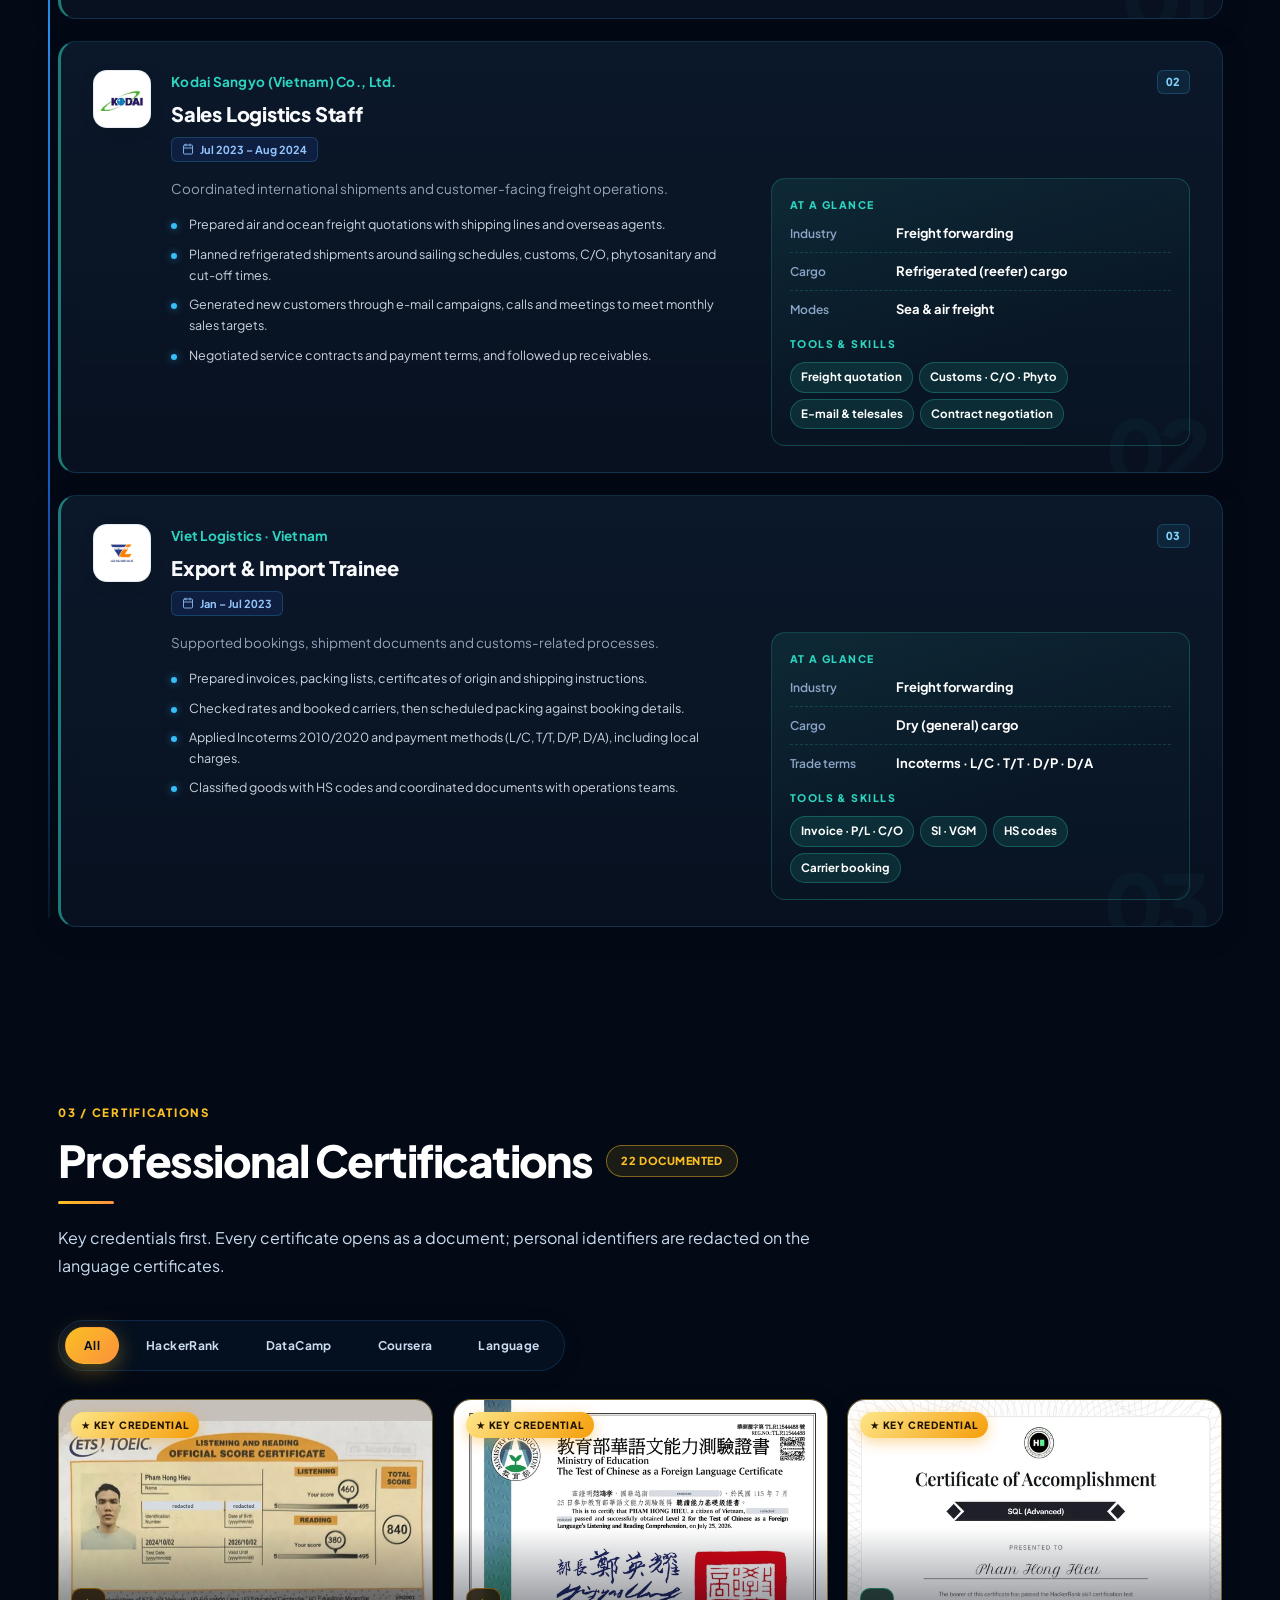
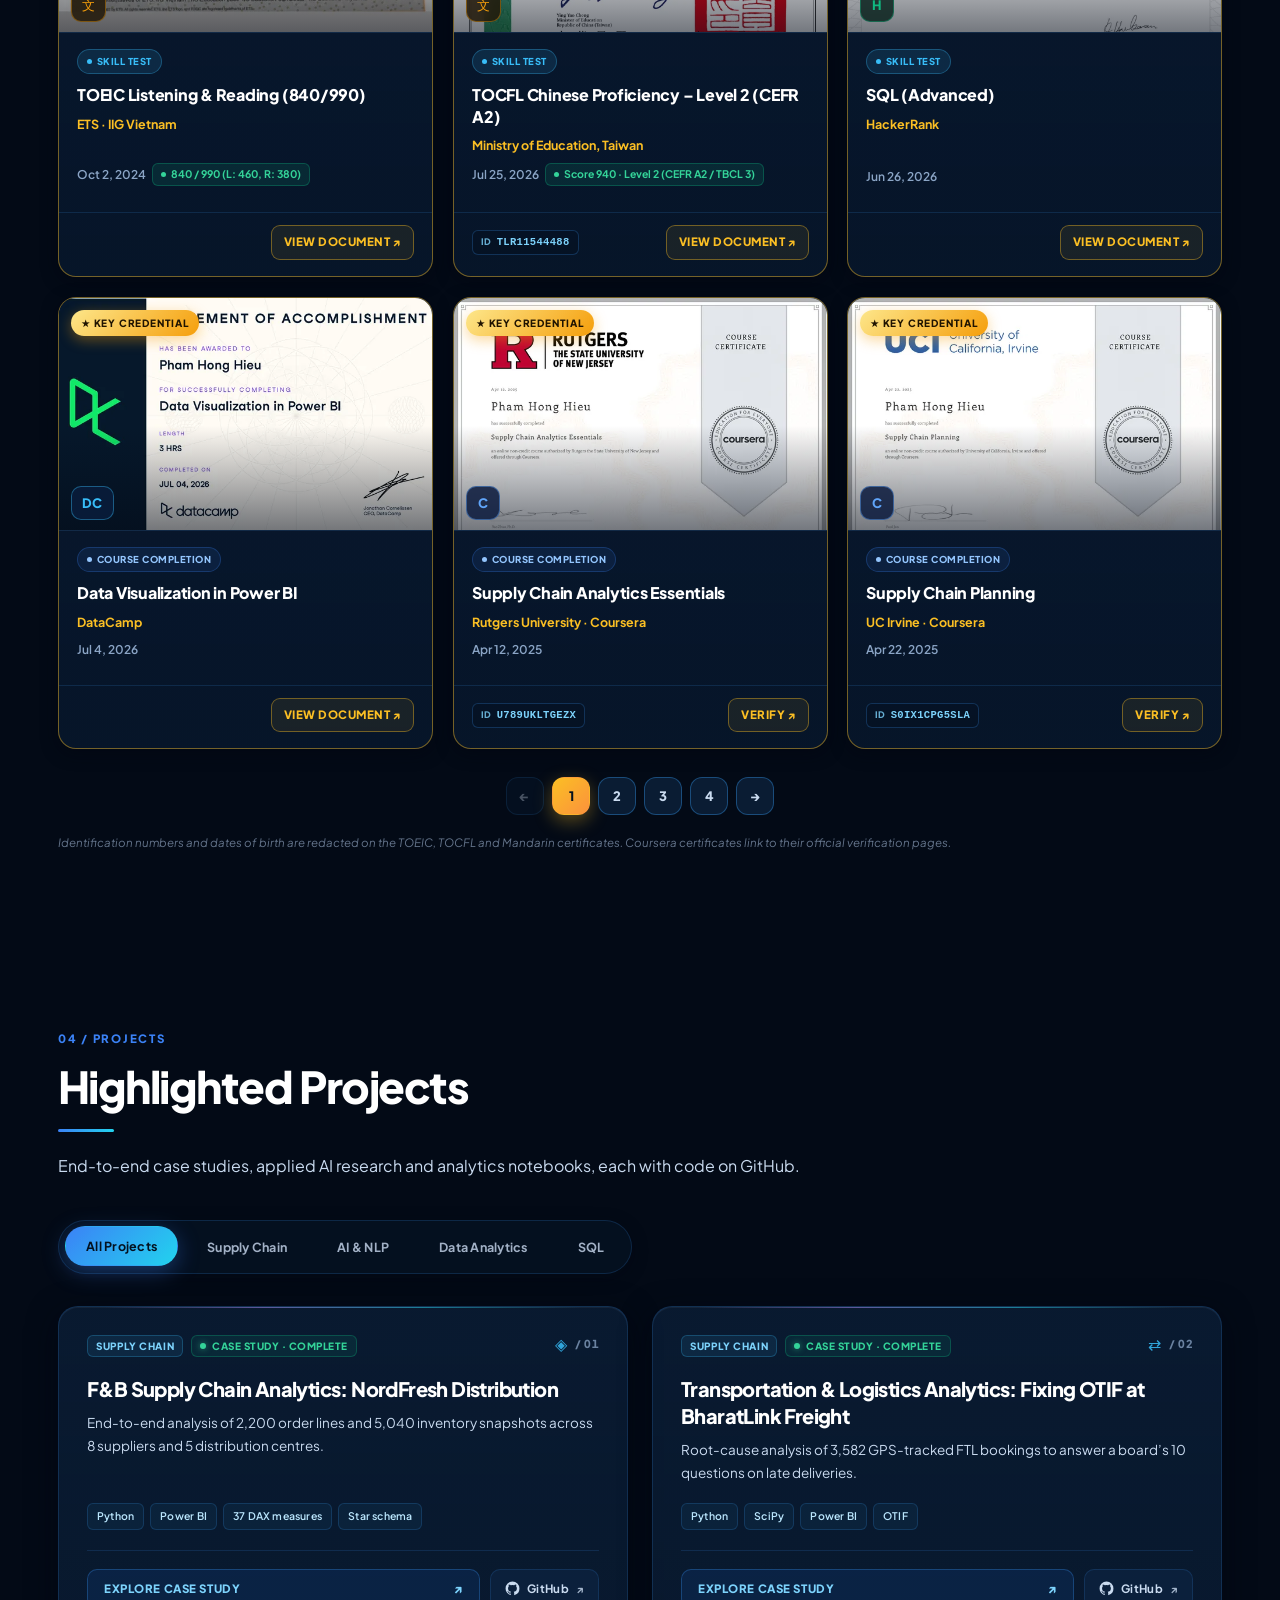
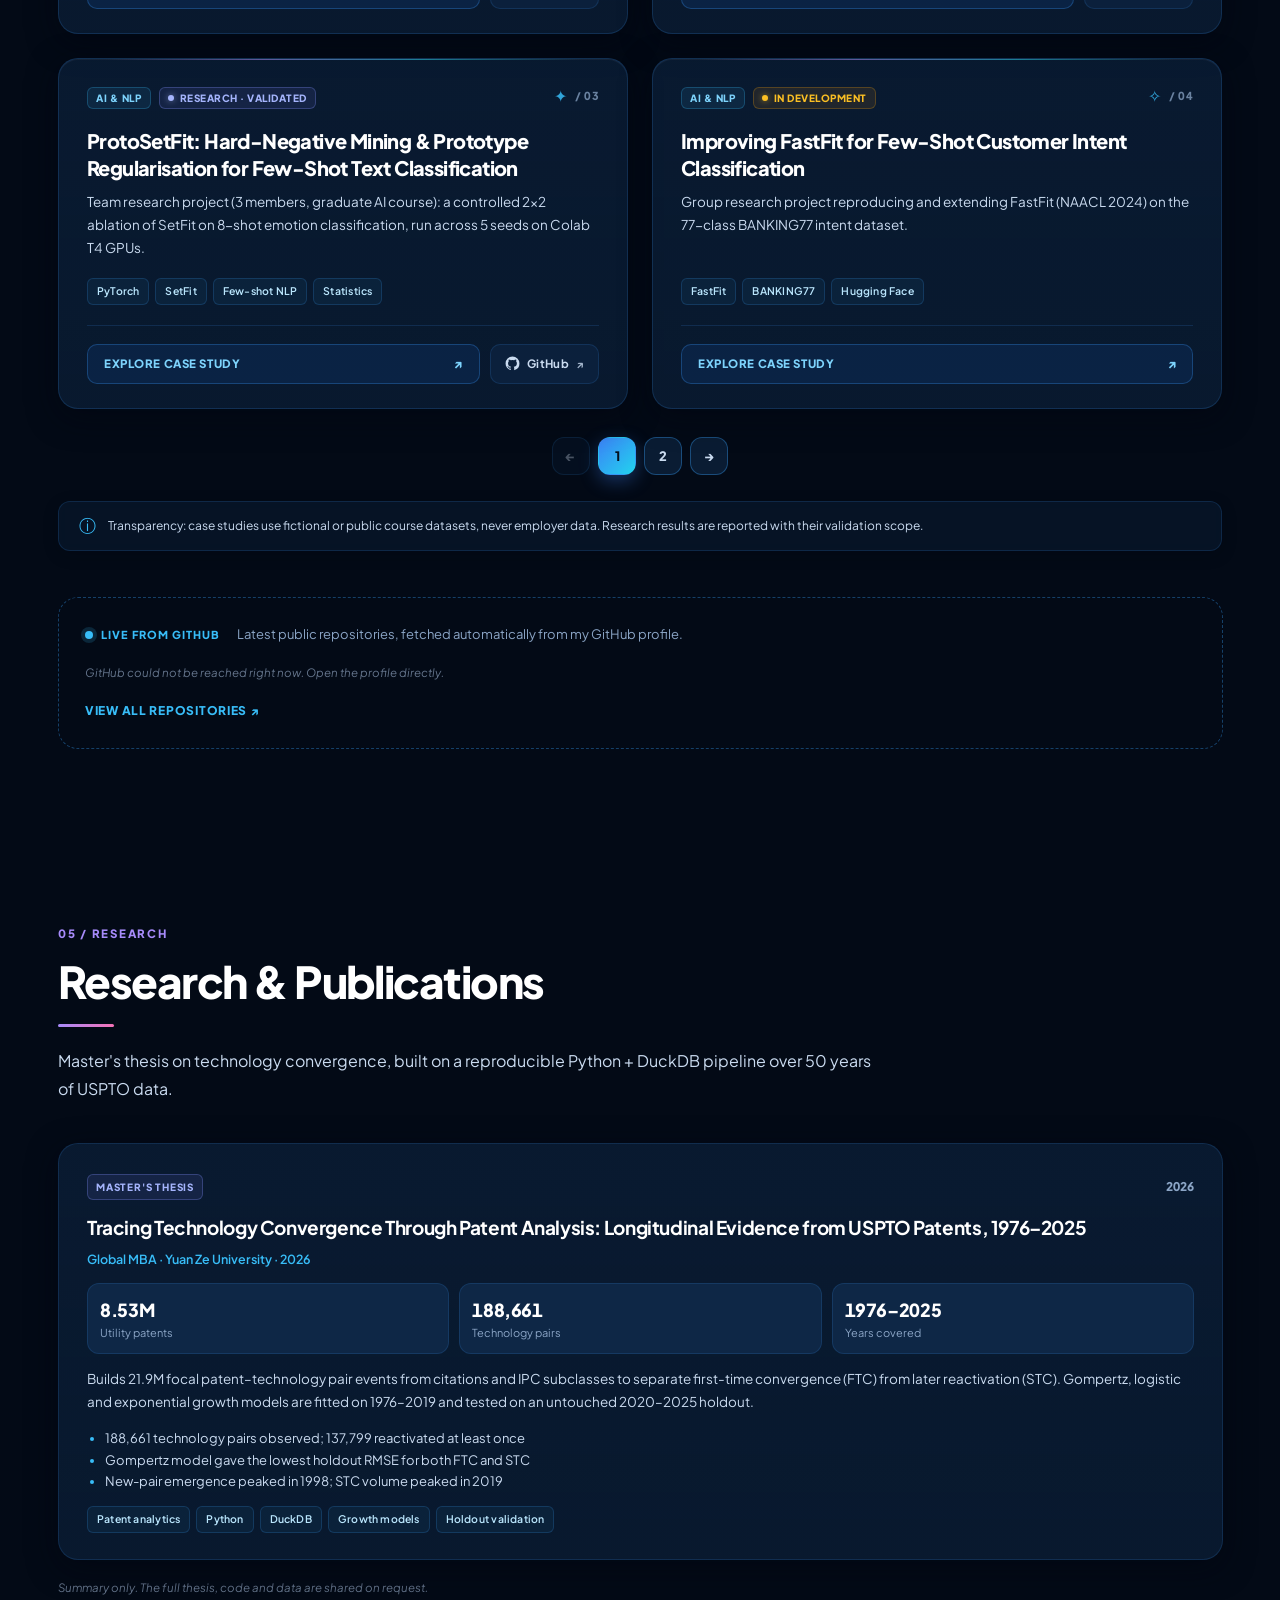
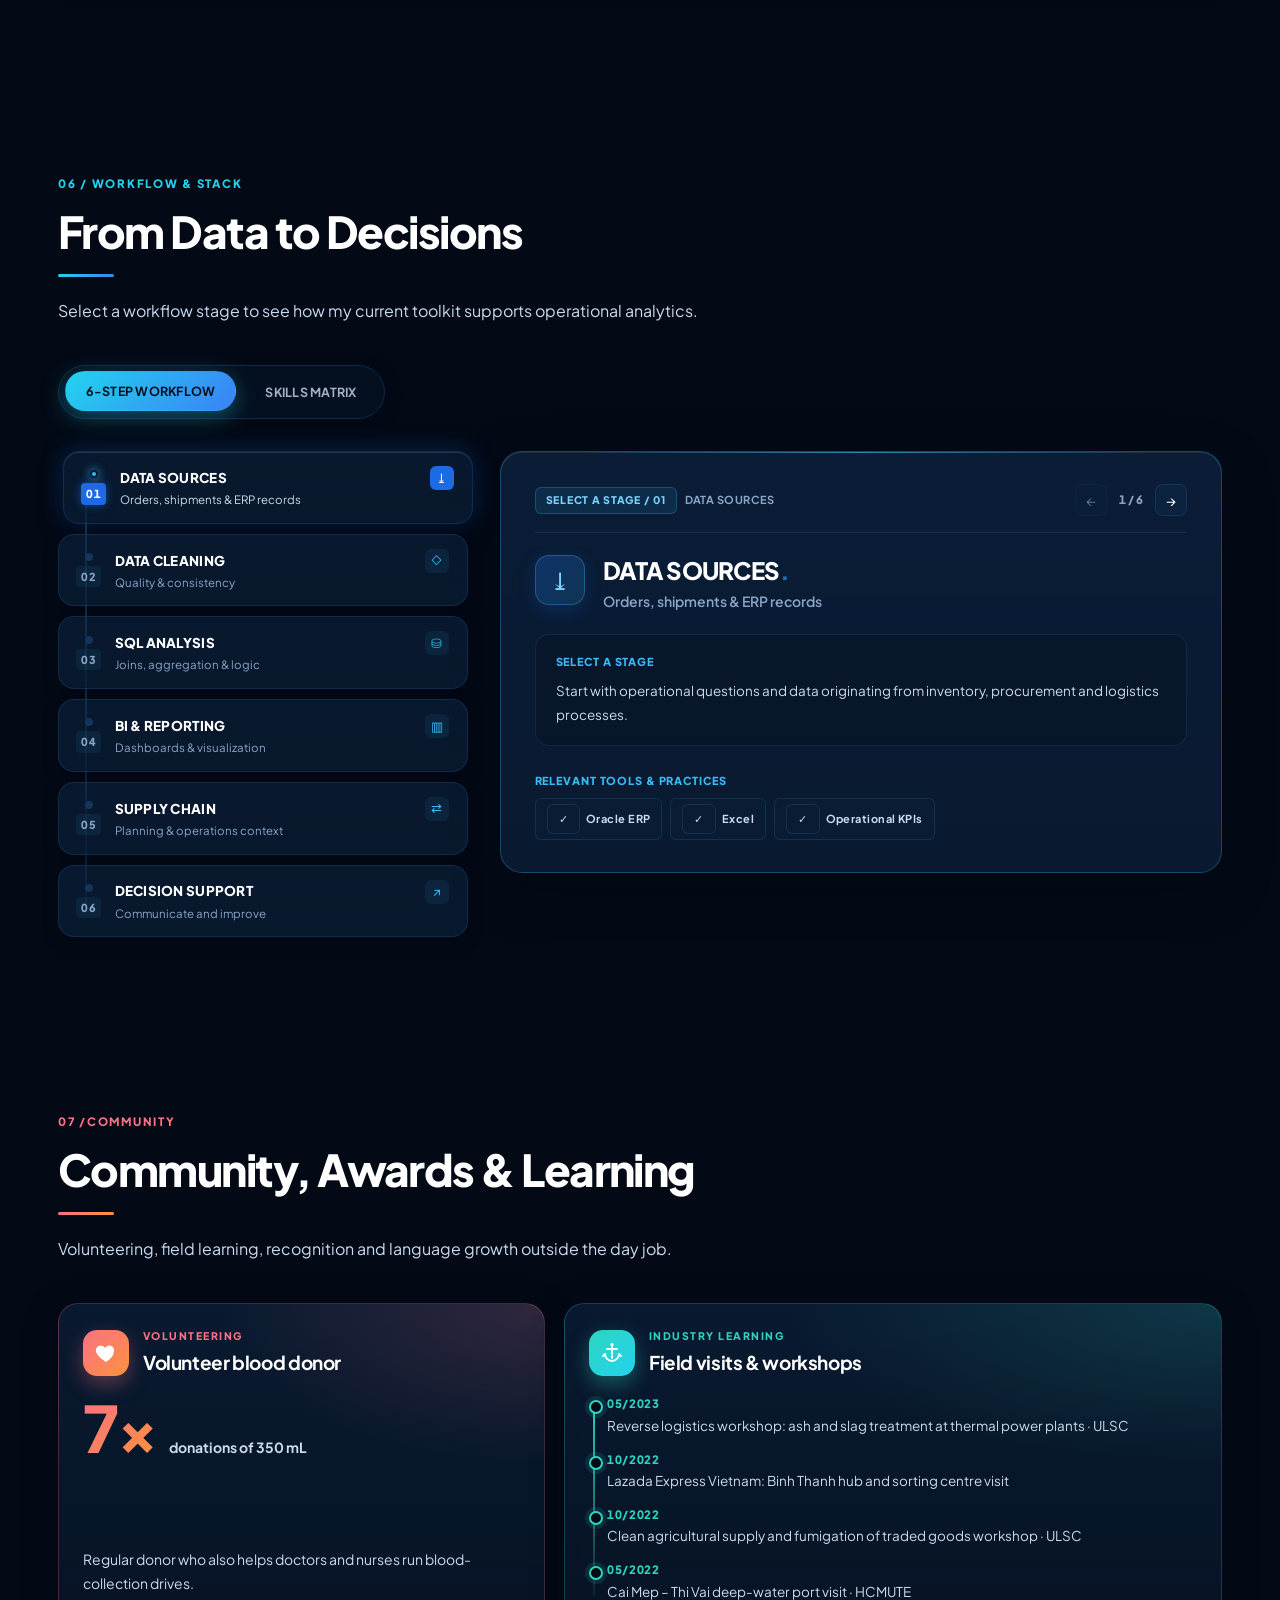
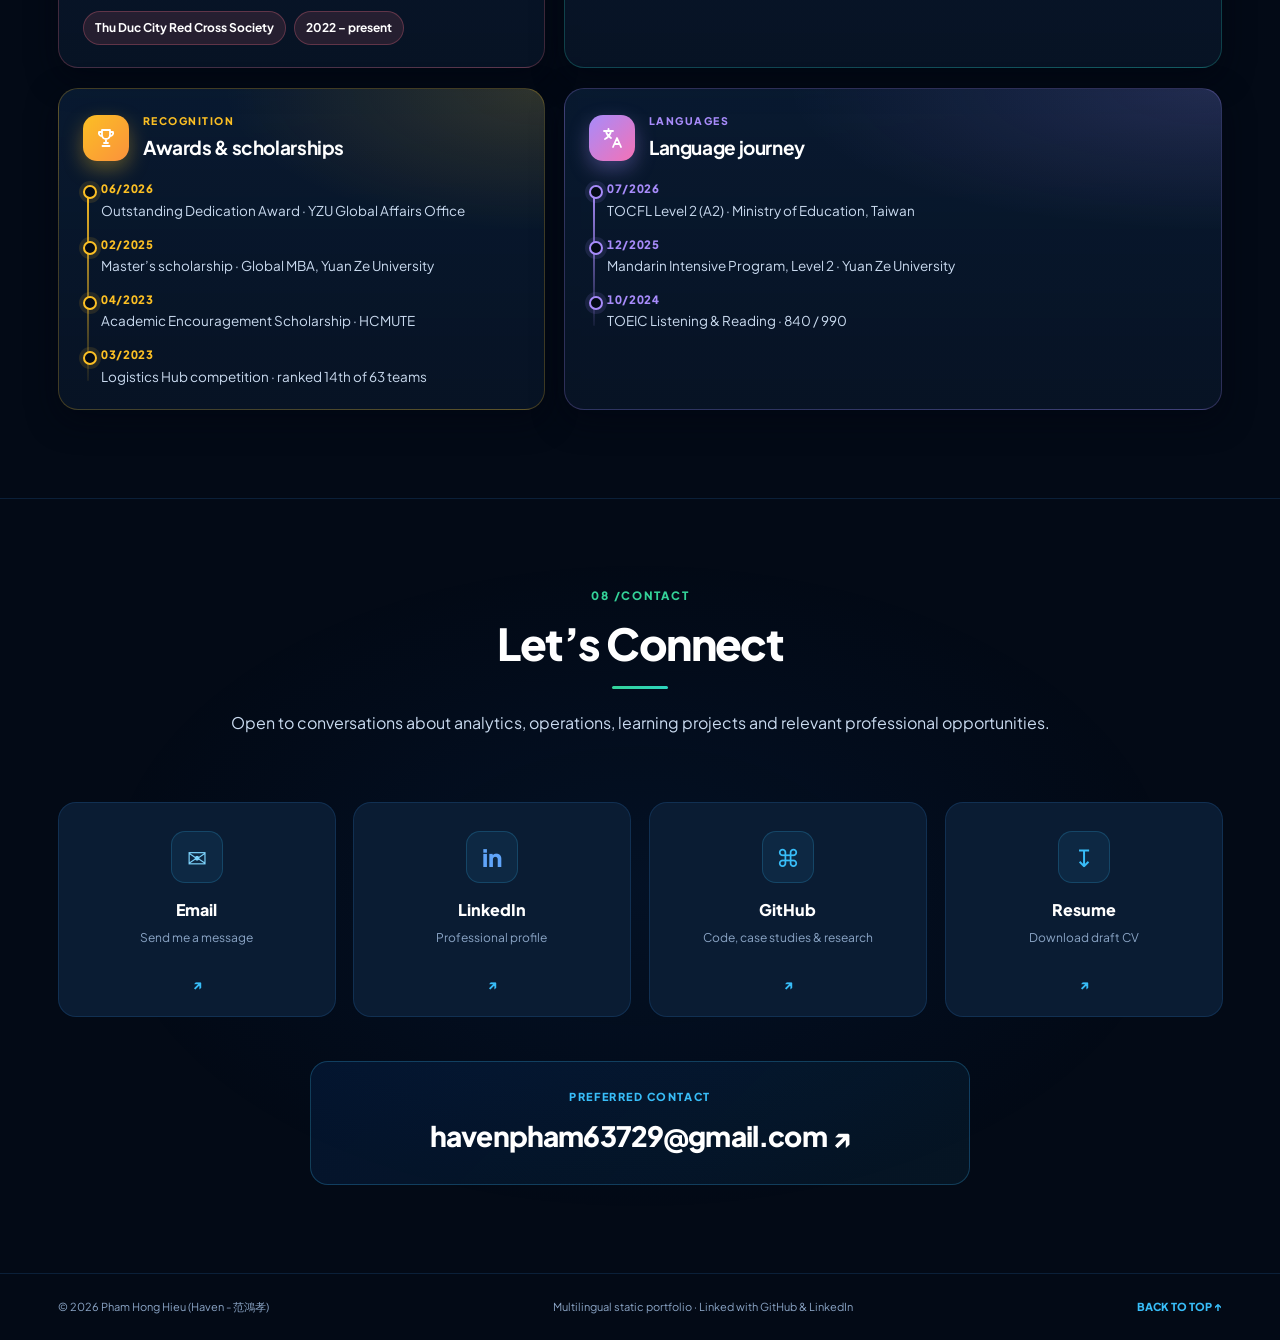
==== commit 63e39182: "Portfolio v4: multi-accent palette, experience panels, paginated certificates and projects, communit" ====
--- a/index.html
+++ b/index.html
@@ -35,6 +35,7 @@
   <link rel="preconnect" href="https://fonts.gstatic.com" crossorigin>
   <link href="https://fonts.googleapis.com/css2?family=Plus+Jakarta+Sans:wght@400;500;600;700;800;900&display=swap" rel="stylesheet">
   <link rel="stylesheet" href="styles.css">
+  <link rel="stylesheet" href="enhance.css">
   <script src="content.js" defer></script>
   <script src="main.js" defer></script>
   <script src="motion.js" defer></script>
@@ -43,6 +44,7 @@
   <div id="top"></div>
   <div class="progress" id="progress"></div>
   <div class="dot-grid" aria-hidden="true"></div>
+  <div class="aurora" aria-hidden="true"><span></span><span></span><span></span></div>
   <header class="site-header" id="site-header">
     <div class="nav-shell wrap">
       <a class="brand" href="#top" aria-label="Pham Hong Hieu (Haven - 范鴻孝) — home">HP<span class="brand-dot">.</span></a>
@@ -129,7 +131,7 @@
     </section>
 
     <!-- 01 / EDUCATION SECTION -->
-    <section class="section wrap" id="education">
+    <section class="section wrap" id="education" data-accent="violet">
       <div class="section-title reveal">
         <p class="section-overline">01 / <span data-i18n="navEducation">EDUCATION</span></p>
         <h2 data-i18n="educationHeading">Academic Background &amp; Degrees</h2>
@@ -173,37 +175,38 @@
     </section>
 
     <!-- 02 / EXPERIENCE SECTION -->
-    <section class="section wrap" id="experience">
+    <section class="section wrap" id="experience" data-accent="teal">
       <div class="section-title reveal"><p class="section-overline">02 / <span data-i18n="navExperience"></span></p><h2 data-i18n="experienceHeading"></h2><div class="section-rule"></div><p class="section-caption" data-i18n="experienceCaption"></p></div>
       <div class="tabs reveal" id="experience-tabs" role="tablist" aria-label="Experience categories"></div>
       <div id="experience-list" class="experience-list" aria-live="polite"></div>
     </section>
 
     <!-- 03 / CERTIFICATIONS SECTION -->
-    <section class="section wrap" id="certifications">
+    <section class="section wrap" id="certifications" data-accent="amber">
       <div class="section-title reveal"><p class="section-overline">03 / <span data-i18n="navCerts"></span></p><div class="certs-heading"><h2 data-i18n="certsHeading"></h2><span class="counter-badge" data-i18n="certCount">12 VERIFIED</span></div><div class="section-rule"></div><p class="section-caption" data-i18n="certsCaption"></p></div>
       <div class="tabs cert-tabs reveal" id="cert-tabs" role="tablist" aria-label="Certificate providers"></div>
-      <div class="cert-grid" id="cert-grid"></div><p class="content-note" data-i18n="certPrivacy"></p>
+      <div class="cert-grid" id="cert-grid"></div><div id="cert-pager"></div><p class="content-note" data-i18n="certPrivacy"></p>
     </section>
 
     <!-- 04 / PROJECTS SECTION -->
-    <section class="section wrap" id="projects">
+    <section class="section wrap" id="projects" data-accent="blue">
       <div class="section-title reveal"><p class="section-overline">04 / <span data-i18n="navProjects"></span></p><h2 data-i18n="projectsHeading"></h2><div class="section-rule"></div><p class="section-caption" data-i18n="projectsCaption"></p></div>
       <div class="tabs reveal" id="project-tabs" role="tablist" aria-label="Project categories"></div>
       <div class="project-grid" id="project-grid" aria-live="polite"></div>
+      <div id="project-pager"></div>
       <div class="project-disclaimer"><span>ⓘ</span><span data-i18n="projectDisclaimer"></span></div>
       <div class="gh-feed reveal" id="github-feed" aria-live="polite"></div>
     </section>
 
     <!-- 05 / RESEARCH SECTION -->
-    <section class="section wrap" id="research">
+    <section class="section wrap" id="research" data-accent="violet">
       <div class="section-title reveal"><p class="section-overline">05 / <span data-i18n="navResearch"></span></p><h2 data-i18n="researchHeading"></h2><div class="section-rule"></div><p class="section-caption" data-i18n="researchCaption"></p></div>
       <div class="research-grid" id="research-grid"></div>
       <p class="content-note" data-i18n="researchNote"></p>
     </section>
 
     <!-- 06 / WORKFLOW & STACK SECTION -->
-    <section class="section wrap" id="stack">
+    <section class="section wrap" id="stack" data-accent="cyan">
       <div class="section-title reveal"><p class="section-overline">06 / <span data-i18n="navStack"></span></p><h2 data-i18n="stackHeading"></h2><div class="section-rule"></div><p class="section-caption" data-i18n="stackCaption"></p></div>
       <div class="stack-controls"><button type="button" class="view-toggle active" data-stack-view="workflow" data-i18n="stackWorkflow"></button><button type="button" class="view-toggle" data-stack-view="skills" data-i18n="stackSkills"></button></div>
       <div id="stack-workflow" class="stack-panel"><div id="stage-grid" class="stage-grid"></div><div id="stage-description" class="stage-description" aria-live="polite"></div></div>
@@ -211,10 +214,10 @@
     </section>
 
     <!-- 07 / COMMUNITY SECTION -->
-    <section class="section wrap" id="community"><div class="section-title reveal"><p class="section-overline">07 /<span data-i18n="navCommunity"></span></p><h2 data-i18n="communityHeading"></h2><div class="section-rule"></div><p class="section-caption" data-i18n="communityCaption"></p></div><div class="community-grid" id="community-grid"></div></section>
+    <section class="section wrap" id="community" data-accent="rose"><div class="section-title reveal"><p class="section-overline">07 /<span data-i18n="navCommunity"></span></p><h2 data-i18n="communityHeading"></h2><div class="section-rule"></div><p class="section-caption" data-i18n="communityCaption"></p></div><div class="bento-grid" id="community-grid"></div></section>
 
     <!-- 08 / CONTACT SECTION -->
-    <section class="section contact-section" id="contact">
+    <section class="section contact-section" id="contact" data-accent="emerald">
       <div class="wrap">
         <div class="section-title centered reveal">
           <p class="section-overline">08 /<span data-i18n="navContact"></span></p>
--- a/enhance.css
+++ b/enhance.css
@@ -0,0 +1,508 @@
+/* ==========================================================================
+   ENHANCE LAYER (v4)
+   Multi-accent palette, experience side panel, paginated certificate and
+   project grids, community bento, ambient aurora and interaction effects.
+   Loaded after styles.css so it can refine the base design system.
+   ========================================================================== */
+
+/* --------------------------------------------------------------------------
+   PALETTE: one accent per section instead of a single blue
+   -------------------------------------------------------------------------- */
+body {
+  --c-blue: #3B82F6;
+  --c-cyan: #22D3EE;
+  --c-teal: #2DD4BF;
+  --c-emerald: #34D399;
+  --c-amber: #FBBF24;
+  --c-orange: #FB923C;
+  --c-violet: #A78BFA;
+  --c-rose: #FB7185;
+  --c-pink: #F472B6;
+  --sa: var(--c-cyan);
+  --sa-2: var(--c-blue);
+  --sa-rgb: 34, 211, 238;
+}
+
+body.theme-light {
+  --c-blue: #2563EB;
+  --c-cyan: #0891B2;
+  --c-teal: #0D9488;
+  --c-emerald: #059669;
+  --c-amber: #D97706;
+  --c-orange: #EA580C;
+  --c-violet: #7C3AED;
+  --c-rose: #E11D48;
+  --c-pink: #DB2777;
+}
+
+[data-accent="blue"]    { --sa: var(--c-blue);    --sa-2: var(--c-cyan);    --sa-rgb: 59, 130, 246; }
+[data-accent="cyan"]    { --sa: var(--c-cyan);    --sa-2: var(--c-blue);    --sa-rgb: 34, 211, 238; }
+[data-accent="teal"]    { --sa: var(--c-teal);    --sa-2: var(--c-cyan);    --sa-rgb: 45, 212, 191; }
+[data-accent="emerald"] { --sa: var(--c-emerald); --sa-2: var(--c-teal);    --sa-rgb: 52, 211, 153; }
+[data-accent="amber"]   { --sa: var(--c-amber);   --sa-2: var(--c-orange);  --sa-rgb: 251, 191, 36; }
+[data-accent="violet"]  { --sa: var(--c-violet);  --sa-2: var(--c-pink);    --sa-rgb: 167, 139, 250; }
+[data-accent="rose"]    { --sa: var(--c-rose);    --sa-2: var(--c-orange);  --sa-rgb: 251, 113, 133; }
+body.theme-light [data-accent="blue"]    { --sa-rgb: 37, 99, 235; }
+body.theme-light [data-accent="teal"]    { --sa-rgb: 13, 148, 136; }
+body.theme-light [data-accent="emerald"] { --sa-rgb: 5, 150, 105; }
+body.theme-light [data-accent="amber"]   { --sa-rgb: 217, 119, 6; }
+body.theme-light [data-accent="violet"]  { --sa-rgb: 124, 58, 237; }
+body.theme-light [data-accent="rose"]    { --sa-rgb: 225, 29, 72; }
+
+/* Section headings pick up their section accent */
+[data-accent] .section-overline { color: var(--sa); }
+[data-accent] .section-rule {
+  background: linear-gradient(90deg, var(--sa), var(--sa-2));
+  transform-origin: left center;
+  transform: scaleX(0.2);
+  transition: transform 0.9s cubic-bezier(0.16, 1, 0.3, 1) 0.15s;
+}
+[data-accent] .section-title.is-visible .section-rule,
+[data-accent] .section-title:not(.reveal) .section-rule { transform: scaleX(1); }
+.section-title.centered .section-rule { transform-origin: center; }
+
+[data-accent] .tab.active,
+[data-accent] #experience-tabs .tab.active,
+#certifications .tabs .tab.active,
+#projects .tabs .tab.active,
+#stack .view-toggle.active {
+  background: linear-gradient(135deg, var(--sa), var(--sa-2));
+  border-color: transparent;
+  color: #04111F;
+  box-shadow: 0 6px 22px rgba(var(--sa-rgb), 0.35);
+}
+body.theme-light [data-accent] .tab.active,
+body.theme-light [data-accent] #experience-tabs .tab.active,
+body.theme-light #certifications .tabs .tab.active,
+body.theme-light #projects .tabs .tab.active,
+body.theme-light #stack .view-toggle.active { color: #FFFFFF; }
+
+/* A single research entry spans the full width */
+.research-grid { grid-template-columns: repeat(auto-fit, minmax(min(100%, 460px), 1fr)); }
+
+/* Hero name: animated multi-colour gradient */
+body.theme-dark .gradient-text {
+  background: linear-gradient(100deg, #FFFFFF 0%, #7DD3FC 30%, #A78BFA 55%, #34D399 80%, #FFFFFF 100%);
+  background-size: 220% 100%;
+  -webkit-background-clip: text;
+  background-clip: text;
+  -webkit-text-fill-color: transparent;
+  animation: heroShimmer 9s ease-in-out infinite alternate;
+}
+body.theme-light .gradient-text {
+  background: linear-gradient(100deg, #0B1F3A 0%, #2563EB 35%, #7C3AED 60%, #0D9488 85%, #0B1F3A 100%);
+  background-size: 220% 100%;
+  -webkit-background-clip: text;
+  background-clip: text;
+  -webkit-text-fill-color: transparent;
+  animation: heroShimmer 9s ease-in-out infinite alternate;
+}
+@keyframes heroShimmer { from { background-position: 0% 50%; } to { background-position: 100% 50%; } }
+
+/* About stats: each tile gets its own colour */
+.mini-stat-grid .stat:nth-child(1) strong { color: var(--c-cyan); }
+.mini-stat-grid .stat:nth-child(2) strong { color: var(--c-violet); }
+.mini-stat-grid .stat:nth-child(3) strong { color: var(--c-amber); }
+
+/* --------------------------------------------------------------------------
+   AMBIENT AURORA
+   -------------------------------------------------------------------------- */
+.aurora {
+  position: fixed;
+  inset: 0;
+  z-index: -1;
+  pointer-events: none;
+  overflow: hidden;
+}
+/* Soft colour fields drawn with radial gradients (no CSS blur filter, which is
+   expensive to composite on large animated layers). */
+.aurora span {
+  position: absolute;
+  width: 70vmax;
+  height: 70vmax;
+  border-radius: 50%;
+  opacity: 0.22;
+  will-change: transform;
+  animation: auroraDrift 26s ease-in-out infinite alternate;
+}
+.aurora span:nth-child(1) { background: radial-gradient(circle, #1D6AE5 0%, rgba(29, 106, 229, 0) 62%); top: -30vmax; left: -24vmax; }
+.aurora span:nth-child(2) { background: radial-gradient(circle, #7C3AED 0%, rgba(124, 58, 237, 0) 62%); top: 20vh; right: -34vmax; opacity: 0.12; animation-duration: 32s; animation-delay: -8s; }
+.aurora span:nth-child(3) { background: radial-gradient(circle, #0D9488 0%, rgba(13, 148, 136, 0) 62%); bottom: -36vmax; left: 10vw; animation-duration: 38s; animation-delay: -16s; }
+body.theme-light .aurora span { opacity: 0.1; }
+@keyframes auroraDrift {
+  0%   { transform: translate3d(0, 0, 0) scale(1); }
+  50%  { transform: translate3d(6vmax, 4vmax, 0) scale(1.12); }
+  100% { transform: translate3d(-4vmax, 8vmax, 0) scale(0.94); }
+}
+
+/* --------------------------------------------------------------------------
+   CURSOR SPOTLIGHT + TILT (enabled by motion.js on fine pointers)
+   -------------------------------------------------------------------------- */
+.spot { --mx: 50%; --my: 50%; }
+.spot::after {
+  content: '';
+  position: absolute;
+  inset: 0;
+  border-radius: inherit;
+  pointer-events: none;
+  opacity: 0;
+  transition: opacity 0.3s ease;
+  background: radial-gradient(420px circle at var(--mx) var(--my), rgba(var(--sa-rgb), 0.12), transparent 60%);
+}
+.spot:hover::after { opacity: 1; }
+.tilt { transform-style: preserve-3d; will-change: transform; }
+
+/* --------------------------------------------------------------------------
+   EXPERIENCE: two-column card with an "at a glance" panel
+   -------------------------------------------------------------------------- */
+#experience .experience-card { border-left-color: rgba(var(--sa-rgb), 0.55); }
+#experience .experience-card:hover {
+  border-left-color: var(--sa);
+  box-shadow: 0 14px 40px rgba(var(--sa-rgb), 0.12), 0 4px 20px rgba(1, 6, 16, 0.45);
+}
+#experience .company-name { color: var(--sa); }
+
+.exp-layout {
+  display: grid;
+  grid-template-columns: minmax(0, 1.55fr) minmax(260px, 1fr);
+  gap: 28px;
+  align-items: start;
+}
+
+.exp-side {
+  position: relative;
+  border-radius: 14px;
+  padding: 18px 18px 16px;
+  background: linear-gradient(160deg, rgba(var(--sa-rgb), 0.10), rgba(var(--sa-rgb), 0.02) 60%);
+  border: 1px solid rgba(var(--sa-rgb), 0.22);
+}
+body.theme-light .exp-side { background: linear-gradient(160deg, rgba(var(--sa-rgb), 0.08), rgba(255, 255, 255, 0.6)); }
+
+.exp-side-title {
+  margin: 0 0 10px;
+  font-size: 10.5px;
+  font-weight: 800;
+  letter-spacing: 0.14em;
+  color: var(--sa);
+}
+.exp-side-title + .exp-tools { margin-top: 0; }
+
+.exp-facts { margin: 0 0 16px; display: grid; gap: 9px; }
+.exp-facts div {
+  display: grid;
+  grid-template-columns: 96px minmax(0, 1fr);
+  gap: 10px;
+  padding-bottom: 9px;
+  border-bottom: 1px dashed rgba(var(--sa-rgb), 0.2);
+}
+.exp-facts div:last-child { border-bottom: 0; padding-bottom: 0; }
+.exp-facts dt { color: var(--soft); font-size: 12px; font-weight: 600; }
+.exp-facts dd { margin: 0; color: var(--text); font-size: 13px; font-weight: 700; line-height: 1.45; }
+
+.exp-tools { display: flex; flex-wrap: wrap; gap: 6px; }
+.exp-tools span {
+  font-size: 11.5px;
+  font-weight: 700;
+  padding: 5px 10px;
+  border-radius: 999px;
+  color: var(--text);
+  background: rgba(var(--sa-rgb), 0.12);
+  border: 1px solid rgba(var(--sa-rgb), 0.28);
+  transition: transform 0.2s ease, background 0.2s ease;
+}
+.exp-tools span:hover { transform: translateY(-2px); background: rgba(var(--sa-rgb), 0.22); }
+
+/* --------------------------------------------------------------------------
+   CERTIFICATES: image cards, key credentials, pagination
+   -------------------------------------------------------------------------- */
+#certifications .cert-card {
+  padding: 0;
+  overflow: hidden;
+  gap: 0;
+}
+#certifications .cert-card.is-featured { border-color: rgba(var(--sa-rgb), 0.45); }
+#certifications .cert-card:hover {
+  border-color: rgba(var(--sa-rgb), 0.7);
+  box-shadow: 0 16px 36px var(--shadow), 0 0 24px rgba(var(--sa-rgb), 0.16);
+}
+
+.cert-visual {
+  position: relative;
+  display: block;
+  aspect-ratio: 16 / 10;
+  overflow: hidden;
+  background: #0B1626;
+  border-bottom: 1px solid var(--line);
+}
+.cert-visual img {
+  width: 100%;
+  height: 100%;
+  object-fit: cover;
+  display: block;
+  transition: transform 0.6s cubic-bezier(0.16, 1, 0.3, 1), filter 0.4s ease;
+  filter: saturate(0.92);
+}
+.cert-visual::after {
+  content: '';
+  position: absolute;
+  inset: 0;
+  background: linear-gradient(180deg, transparent 55%, rgba(3, 10, 22, 0.55) 100%);
+  pointer-events: none;
+}
+.cert-card:hover .cert-visual img { transform: scale(1.06); filter: saturate(1.05); }
+
+.cert-key {
+  position: absolute;
+  top: 12px;
+  left: 12px;
+  z-index: 2;
+  font-size: 10px;
+  font-weight: 900;
+  letter-spacing: 0.08em;
+  padding: 5px 10px;
+  border-radius: 999px;
+  color: #1F1300;
+  background: linear-gradient(135deg, #FDE68A, #F59E0B);
+  box-shadow: 0 4px 14px rgba(245, 158, 11, 0.4);
+}
+
+.cert-visual .cert-mark {
+  position: absolute;
+  bottom: 10px;
+  left: 12px;
+  z-index: 2;
+  height: 34px;
+  min-width: 34px;
+  border-radius: 10px;
+  backdrop-filter: blur(6px);
+}
+.cert-mark.coursera { color: #60A5FA; border-color: rgba(96, 165, 250, 0.45); background: rgba(10, 25, 60, 0.85); }
+
+#certifications .cert-card-body { padding: 16px 18px 10px; display: flex; flex-direction: column; gap: 8px; flex: 1; }
+#certifications .cert-kind-pill { align-self: flex-start; }
+#certifications .cert-card-title { margin: 2px 0 0; font-size: 16px; line-height: 1.35; }
+#certifications .cert-provider-name { margin: 0; color: var(--sa); font-size: 12.5px; font-weight: 700; }
+#certifications .cert-meta-row { display: flex; flex-wrap: wrap; gap: 6px; align-items: center; margin-top: auto; }
+#certifications .cert-date-chip { font-size: 12px; color: var(--soft); font-weight: 600; }
+#certifications .cert-card-footer {
+  display: flex;
+  justify-content: space-between;
+  align-items: center;
+  gap: 10px;
+  padding: 12px 18px 16px;
+  border-top: 1px solid var(--line);
+  margin-top: 6px;
+}
+#certifications .cert-doc-btn {
+  font-size: 11.5px;
+  font-weight: 800;
+  letter-spacing: 0.04em;
+  padding: 7px 12px;
+  border-radius: 9px;
+  color: var(--sa);
+  border: 1px solid rgba(var(--sa-rgb), 0.4);
+  background: rgba(var(--sa-rgb), 0.08);
+  text-decoration: none;
+  white-space: nowrap;
+  transition: background 0.2s ease, color 0.2s ease;
+}
+#certifications .cert-doc-btn:hover { background: var(--sa); color: #1A1200; }
+
+#certifications .counter-badge {
+  color: var(--sa);
+  border-color: rgba(var(--sa-rgb), 0.45);
+  background: rgba(var(--sa-rgb), 0.1);
+}
+
+/* Shared pager */
+.pager {
+  display: flex;
+  justify-content: center;
+  align-items: center;
+  gap: 8px;
+  margin-top: 28px;
+  flex-wrap: wrap;
+}
+.pager-dot, .pager-arrow {
+  min-width: 38px;
+  height: 38px;
+  border-radius: 12px;
+  border: 1px solid var(--line-strong);
+  background: var(--surface);
+  color: var(--muted);
+  font-weight: 800;
+  font-size: 13px;
+  cursor: pointer;
+  transition: transform 0.2s ease, background 0.2s ease, color 0.2s ease, border-color 0.2s ease;
+}
+.pager-dot:hover, .pager-arrow:not([disabled]):hover { transform: translateY(-2px); color: var(--text); border-color: var(--sa); }
+.pager-dot.active {
+  background: linear-gradient(135deg, var(--sa), var(--sa-2));
+  color: #04111F;
+  border-color: transparent;
+  box-shadow: 0 6px 18px rgba(var(--sa-rgb), 0.35);
+}
+body.theme-light .pager-dot.active { color: #FFFFFF; }
+.pager-arrow[disabled] { opacity: 0.35; cursor: default; }
+.pager-status { display: none; color: var(--soft); font-size: 12px; font-weight: 700; }
+
+.page-enter > * { animation: pageIn 0.5s cubic-bezier(0.16, 1, 0.3, 1) both; }
+.page-enter > *:nth-child(2) { animation-delay: 0.05s; }
+.page-enter > *:nth-child(3) { animation-delay: 0.1s; }
+.page-enter > *:nth-child(4) { animation-delay: 0.15s; }
+.page-enter > *:nth-child(5) { animation-delay: 0.2s; }
+.page-enter > *:nth-child(6) { animation-delay: 0.25s; }
+@keyframes pageIn { from { opacity: 0; transform: translateY(16px) scale(0.98); } to { opacity: 1; transform: none; } }
+
+/* Projects pick up the section accent */
+#projects .project-card:hover { border-color: rgba(var(--sa-rgb), 0.6); }
+#projects .project-card::before { background: linear-gradient(90deg, transparent, var(--c-violet), var(--c-cyan), transparent); }
+
+/* --------------------------------------------------------------------------
+   COMMUNITY BENTO
+   -------------------------------------------------------------------------- */
+.bento-grid {
+  display: grid;
+  grid-template-columns: minmax(0, 0.85fr) minmax(0, 1.15fr);
+  gap: 20px;
+}
+
+.bento-card[data-accent="blood"]     { --sa: var(--c-rose);   --sa-2: var(--c-orange); --sa-rgb: 251, 113, 133; }
+.bento-card[data-accent="industry"]  { --sa: var(--c-teal);   --sa-2: var(--c-cyan);   --sa-rgb: 45, 212, 191; }
+.bento-card[data-accent="awards"]    { --sa: var(--c-amber);  --sa-2: var(--c-orange); --sa-rgb: 251, 191, 36; }
+.bento-card[data-accent="languages"] { --sa: var(--c-violet); --sa-2: var(--c-pink);   --sa-rgb: 167, 139, 250; }
+
+.bento-card {
+  position: relative;
+  overflow: hidden;
+  border-radius: 20px;
+  padding: 24px 24px 22px;
+  border: 1px solid rgba(var(--sa-rgb), 0.24);
+  background:
+    radial-gradient(120% 80% at 100% 0%, rgba(var(--sa-rgb), 0.16), transparent 55%),
+    linear-gradient(180deg, rgba(14, 39, 70, 0.55), rgba(8, 20, 38, 0.9));
+  box-shadow: 0 10px 30px var(--shadow);
+  transition: transform 0.3s cubic-bezier(0.16, 1, 0.3, 1), border-color 0.3s ease, box-shadow 0.3s ease;
+}
+body.theme-light .bento-card {
+  background:
+    radial-gradient(120% 80% at 100% 0%, rgba(var(--sa-rgb), 0.12), transparent 55%),
+    #FFFFFF;
+}
+.bento-card:hover {
+  transform: translateY(-4px);
+  border-color: rgba(var(--sa-rgb), 0.55);
+  box-shadow: 0 18px 40px rgba(var(--sa-rgb), 0.14), 0 8px 24px var(--shadow);
+}
+
+.bento-head { display: flex; gap: 14px; align-items: center; margin-bottom: 18px; }
+.bento-head h3 { margin: 2px 0 0; font-size: 19px; letter-spacing: -0.02em; color: var(--text); }
+.bento-tag { margin: 0; font-size: 10.5px; font-weight: 800; letter-spacing: 0.14em; color: var(--sa); }
+.bento-icon {
+  flex-shrink: 0;
+  width: 46px;
+  height: 46px;
+  border-radius: 14px;
+  display: grid;
+  place-items: center;
+  color: #FFFFFF;
+  background: linear-gradient(135deg, var(--sa), var(--sa-2));
+  box-shadow: 0 8px 20px rgba(var(--sa-rgb), 0.35);
+}
+.bento-icon svg { width: 24px; height: 24px; }
+
+.bento-stat { display: flex; align-items: baseline; gap: 12px; margin: 6px 0 4px; }
+.bento-stat strong {
+  font-size: 64px;
+  line-height: 1;
+  font-weight: 900;
+  letter-spacing: -0.04em;
+  background: linear-gradient(135deg, var(--sa), var(--sa-2));
+  -webkit-background-clip: text;
+  background-clip: text;
+  -webkit-text-fill-color: transparent;
+}
+.bento-stat span { color: var(--muted); font-weight: 700; font-size: 14px; }
+
+.pulse-line { width: 100%; height: 60px; margin: 6px 0 12px; overflow: visible; }
+.pulse-line path {
+  fill: none;
+  stroke: var(--sa);
+  stroke-width: 2.5;
+  stroke-linecap: round;
+  stroke-linejoin: round;
+  stroke-dasharray: 420;
+  stroke-dashoffset: 420;
+  filter: drop-shadow(0 0 6px rgba(var(--sa-rgb), 0.7));
+}
+.bento-card.is-visible .pulse-line path { animation: pulseDraw 2.8s ease-in-out infinite; }
+@keyframes pulseDraw {
+  0%   { stroke-dashoffset: 420; opacity: 0.4; }
+  45%  { stroke-dashoffset: 0; opacity: 1; }
+  80%  { stroke-dashoffset: 0; opacity: 1; }
+  100% { stroke-dashoffset: -420; opacity: 0.4; }
+}
+
+.bento-detail { color: var(--muted); font-size: 14px; line-height: 1.7; margin: 0 0 16px; }
+.bento-meta { display: flex; flex-wrap: wrap; gap: 8px; }
+.bento-meta span {
+  font-size: 12px;
+  font-weight: 700;
+  padding: 6px 11px;
+  border-radius: 999px;
+  color: var(--text);
+  background: rgba(var(--sa-rgb), 0.12);
+  border: 1px solid rgba(var(--sa-rgb), 0.28);
+}
+
+.bento-timeline { list-style: none; margin: 0; padding: 0 0 0 18px; position: relative; display: grid; gap: 14px; }
+.bento-timeline::before {
+  content: '';
+  position: absolute;
+  left: 4px;
+  top: 6px;
+  bottom: 6px;
+  width: 2px;
+  background: linear-gradient(180deg, var(--sa), rgba(var(--sa-rgb), 0.08));
+  border-radius: 2px;
+}
+.bento-timeline li { position: relative; display: grid; gap: 2px; }
+.bento-timeline li::before {
+  content: '';
+  position: absolute;
+  left: -18px;
+  top: 5px;
+  width: 10px;
+  height: 10px;
+  border-radius: 50%;
+  background: var(--bg);
+  border: 2px solid var(--sa);
+  box-shadow: 0 0 0 4px rgba(var(--sa-rgb), 0.12);
+}
+.bento-timeline time { font-size: 11.5px; font-weight: 800; letter-spacing: 0.06em; color: var(--sa); font-variant-numeric: tabular-nums; }
+.bento-timeline span { color: var(--muted); font-size: 13.5px; line-height: 1.55; }
+
+/* Contact cards follow the emerald accent */
+#contact .contact-card:hover { border-color: rgba(var(--sa-rgb), 0.6); }
+
+/* --------------------------------------------------------------------------
+   RESPONSIVE
+   -------------------------------------------------------------------------- */
+@media (max-width: 900px) {
+  .exp-layout { grid-template-columns: minmax(0, 1fr); gap: 18px; }
+}
+@media (max-width: 680px) {
+  .bento-grid { grid-template-columns: minmax(0, 1fr); }
+  .bento-stat strong { font-size: 52px; }
+  .pager-dot { display: none; }
+  .pager-status { display: inline; }
+  .exp-facts div { grid-template-columns: 84px minmax(0, 1fr); }
+}
+
+@media (prefers-reduced-motion: reduce) {
+  .aurora span, .gradient-text, .bento-card .pulse-line path { animation: none !important; }
+  .pulse-line path { stroke-dashoffset: 0; }
+  .page-enter > * { animation: none; }
+  [data-accent] .section-rule { transform: none; transition: none; }
+  .cert-card:hover .cert-visual img { transform: none; }
+}
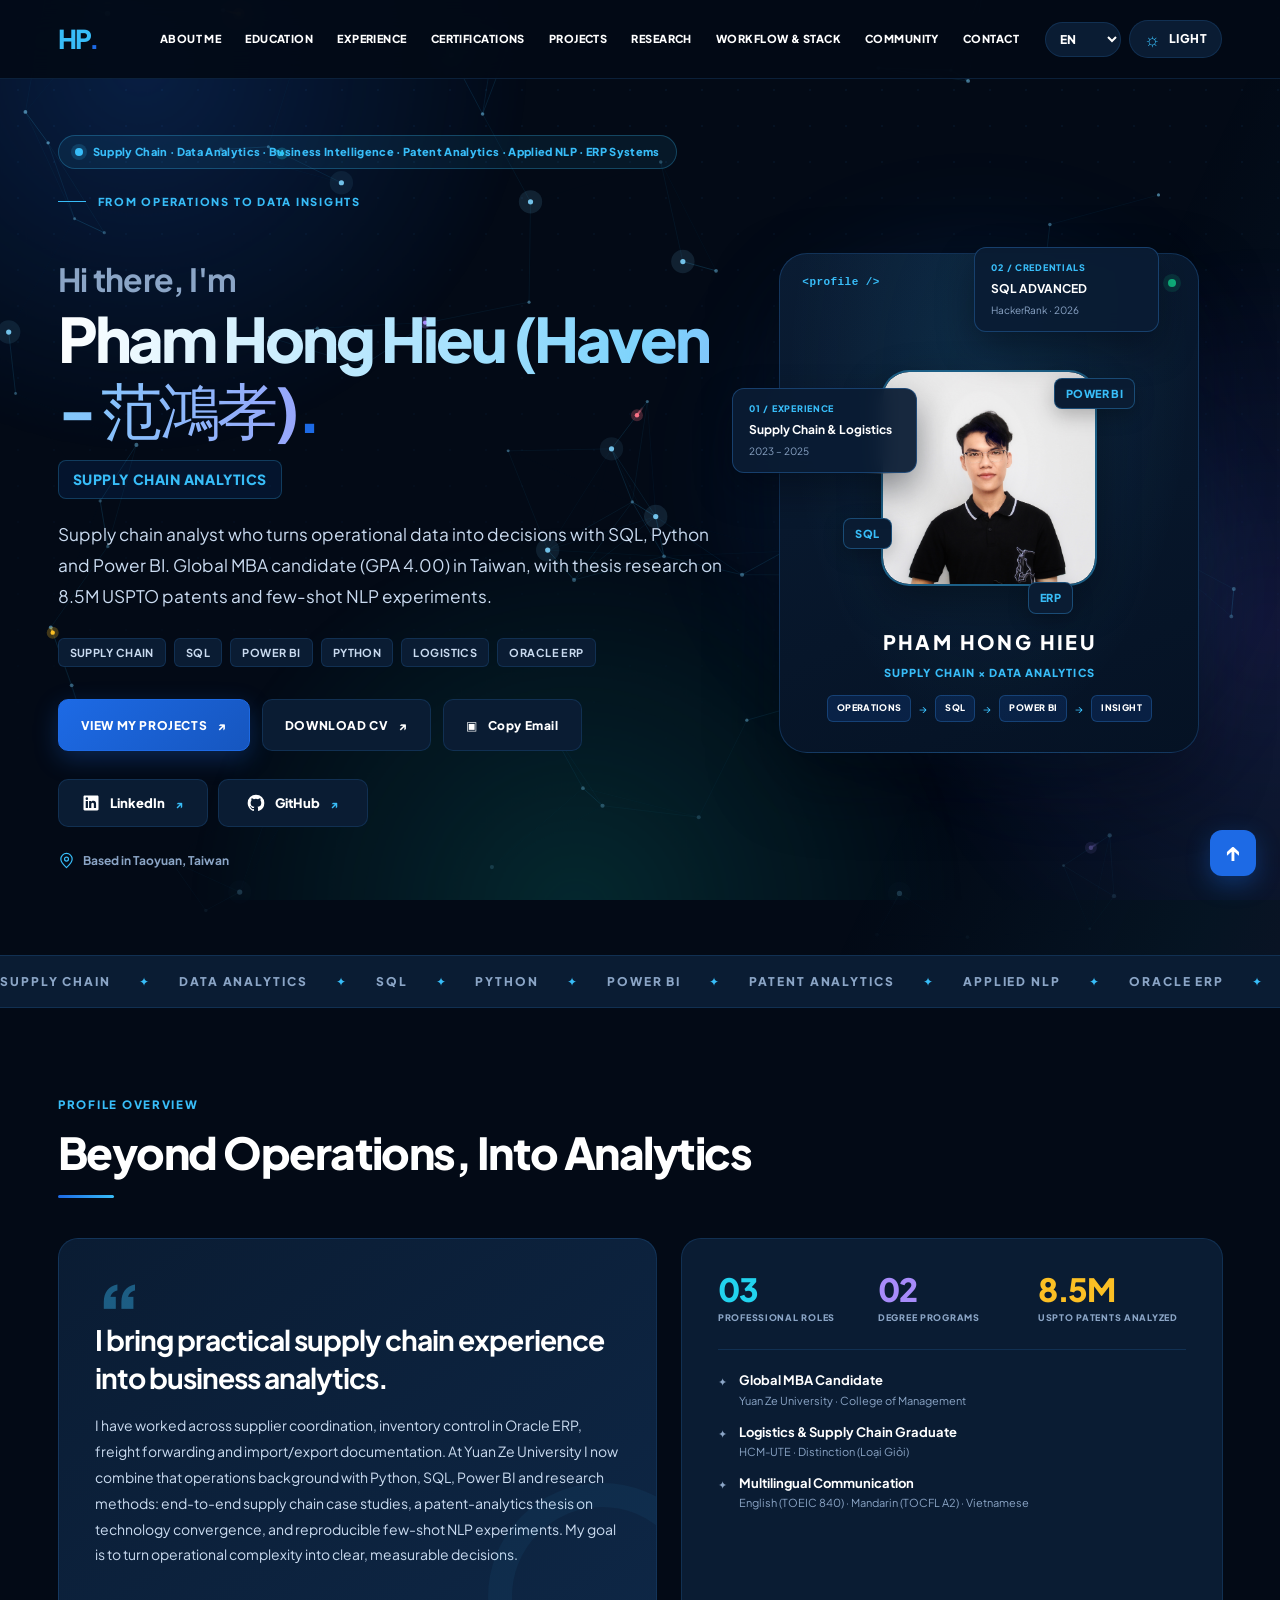
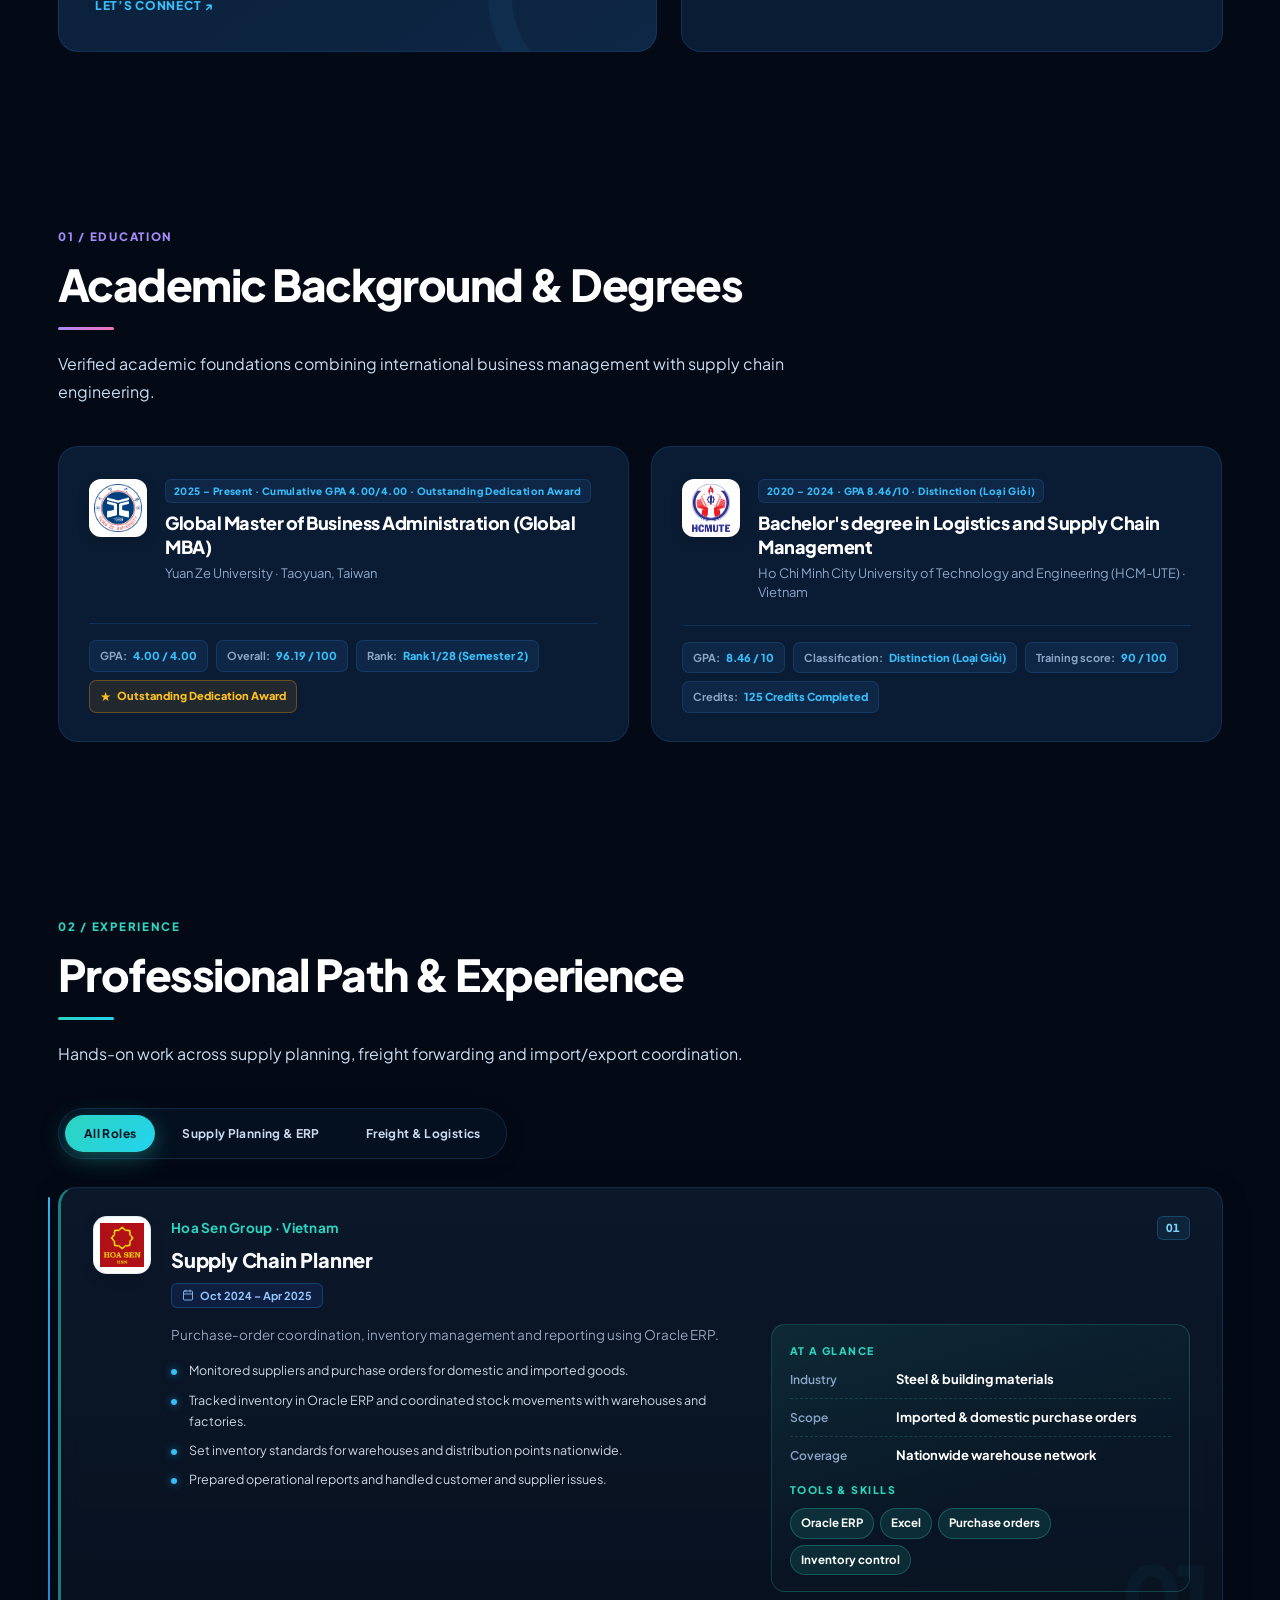
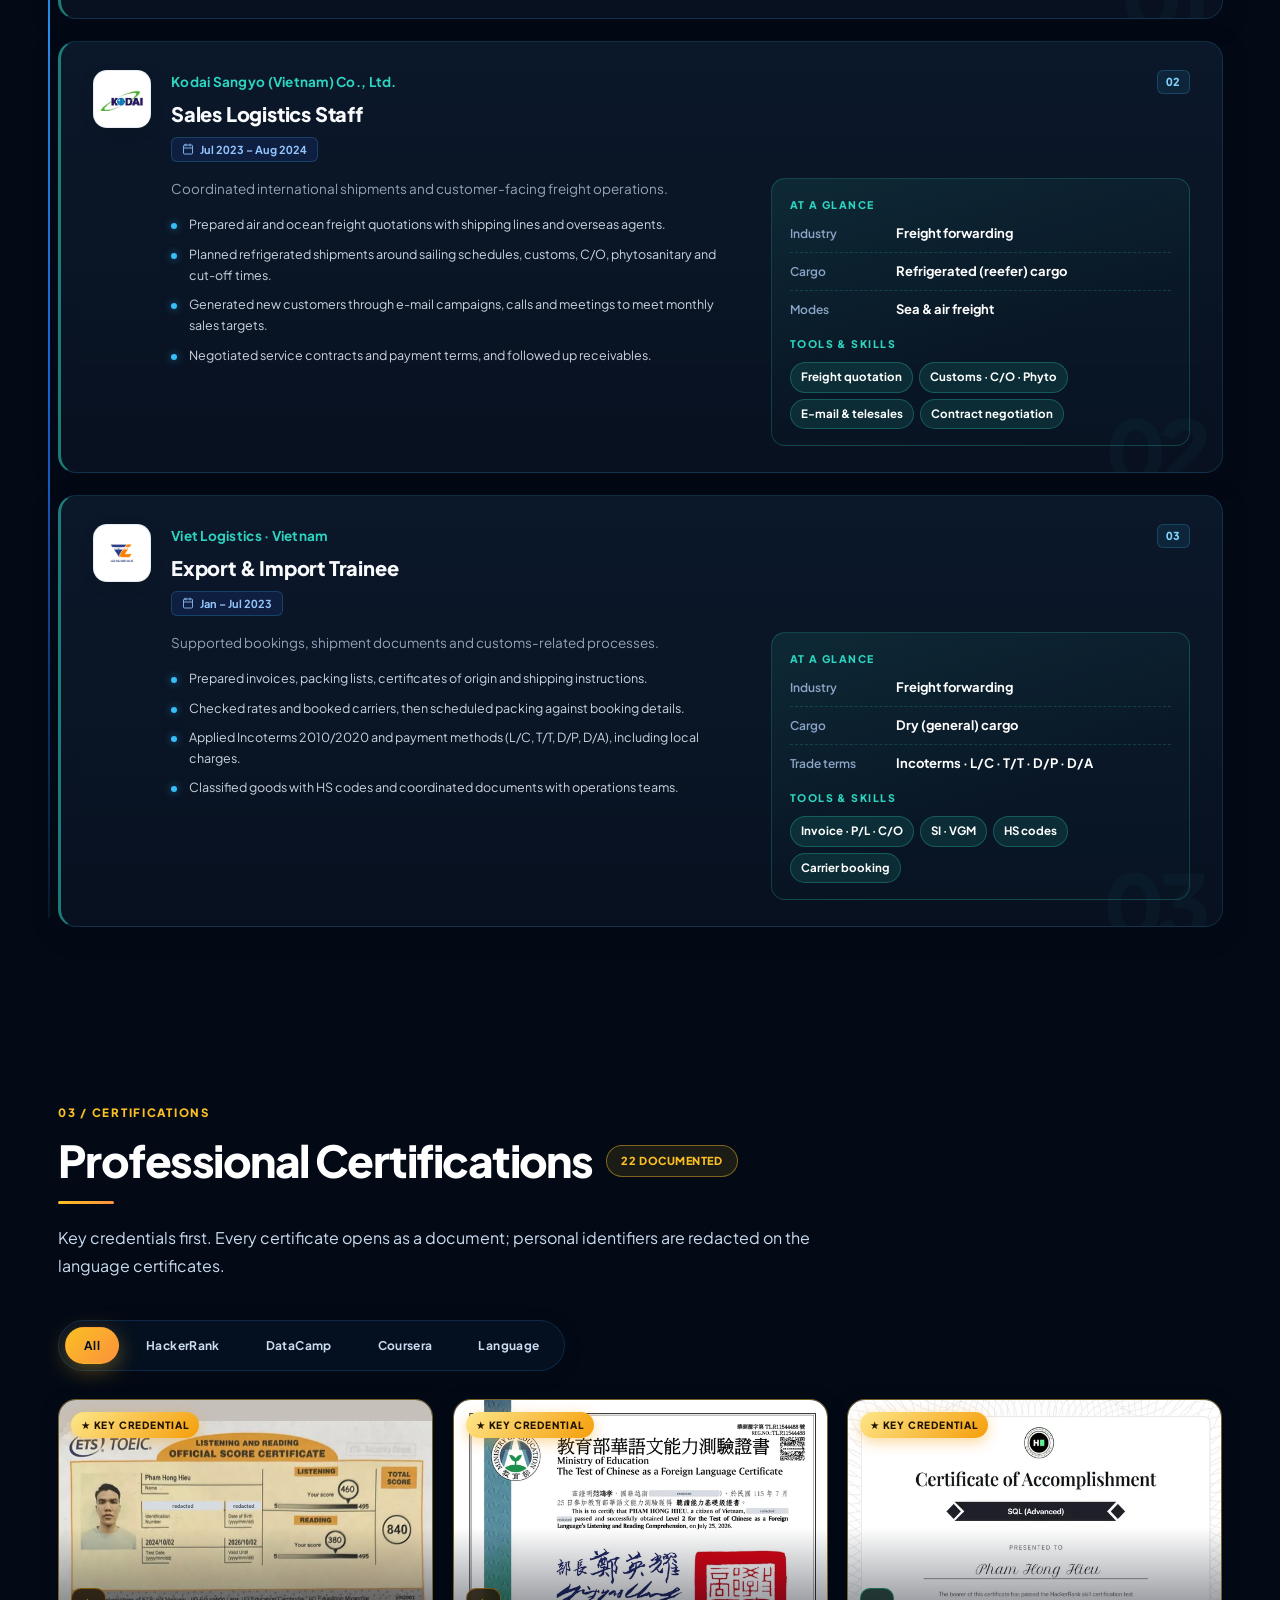
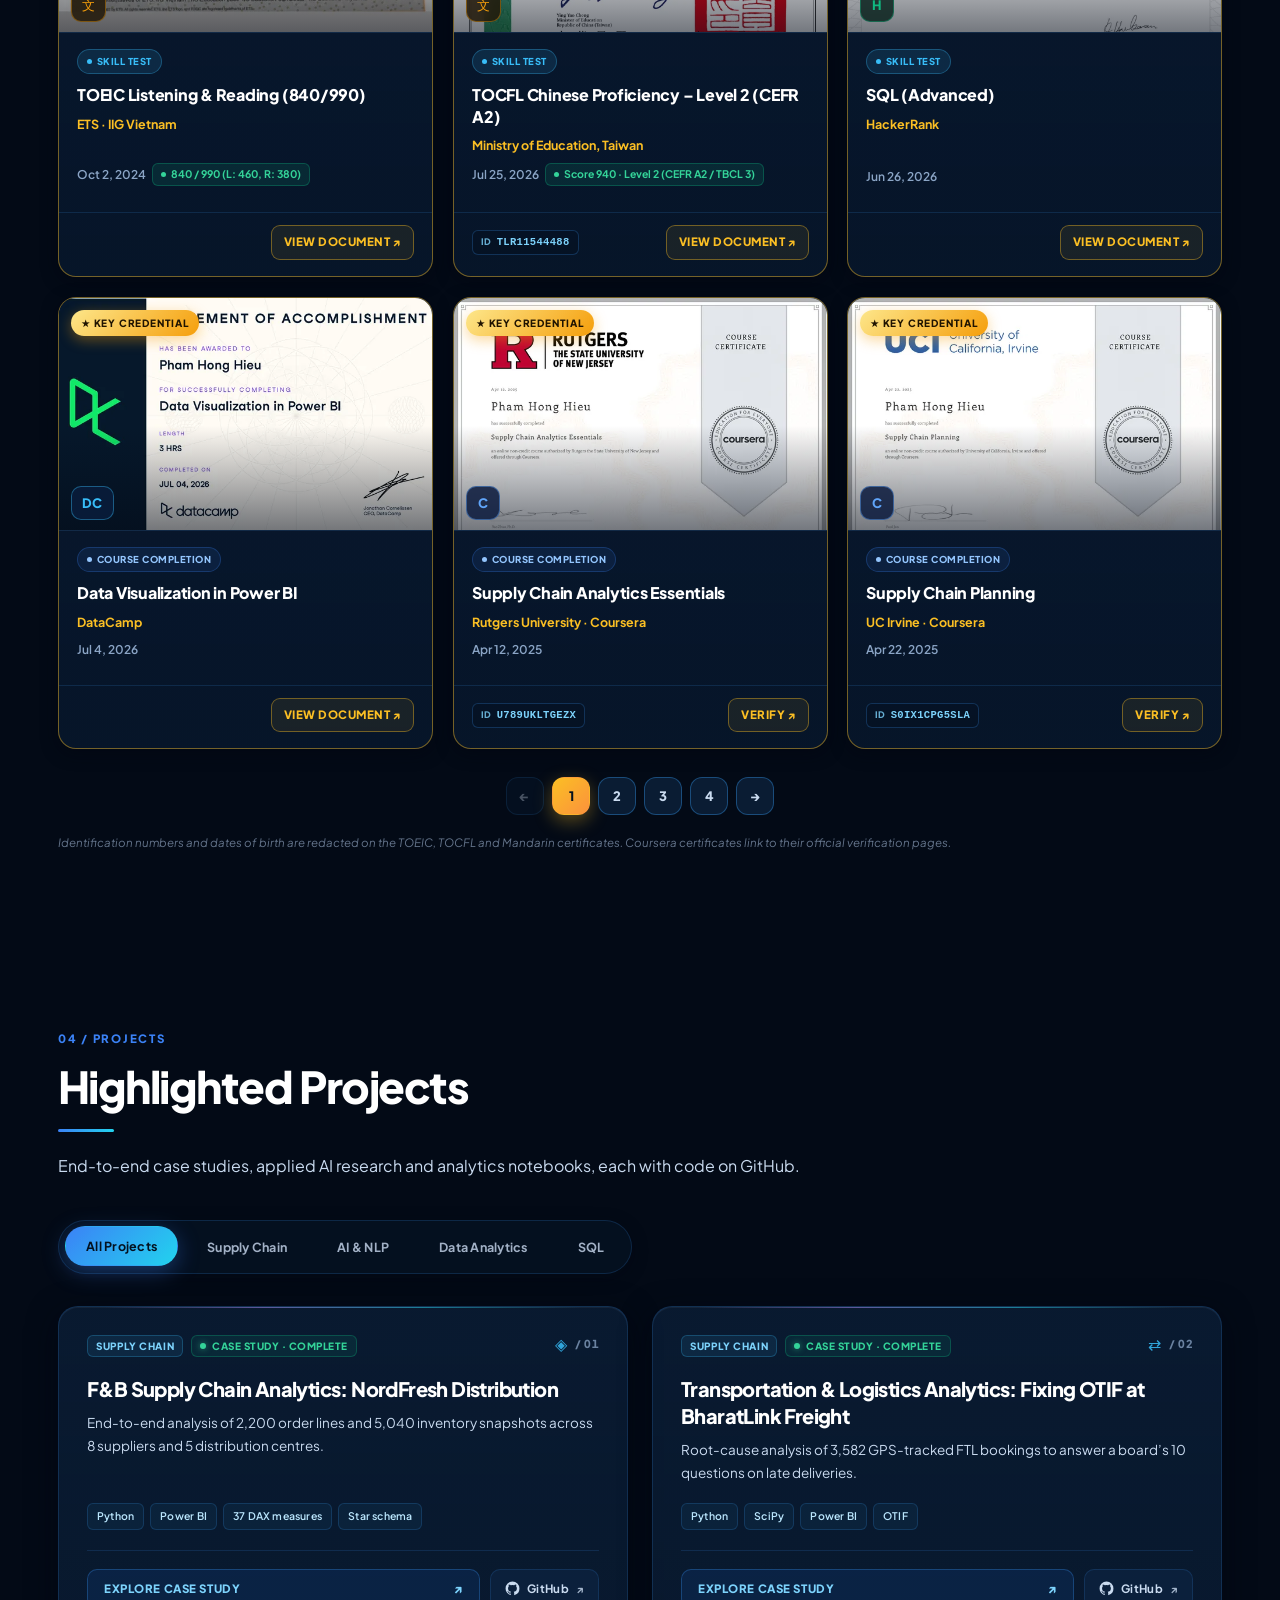
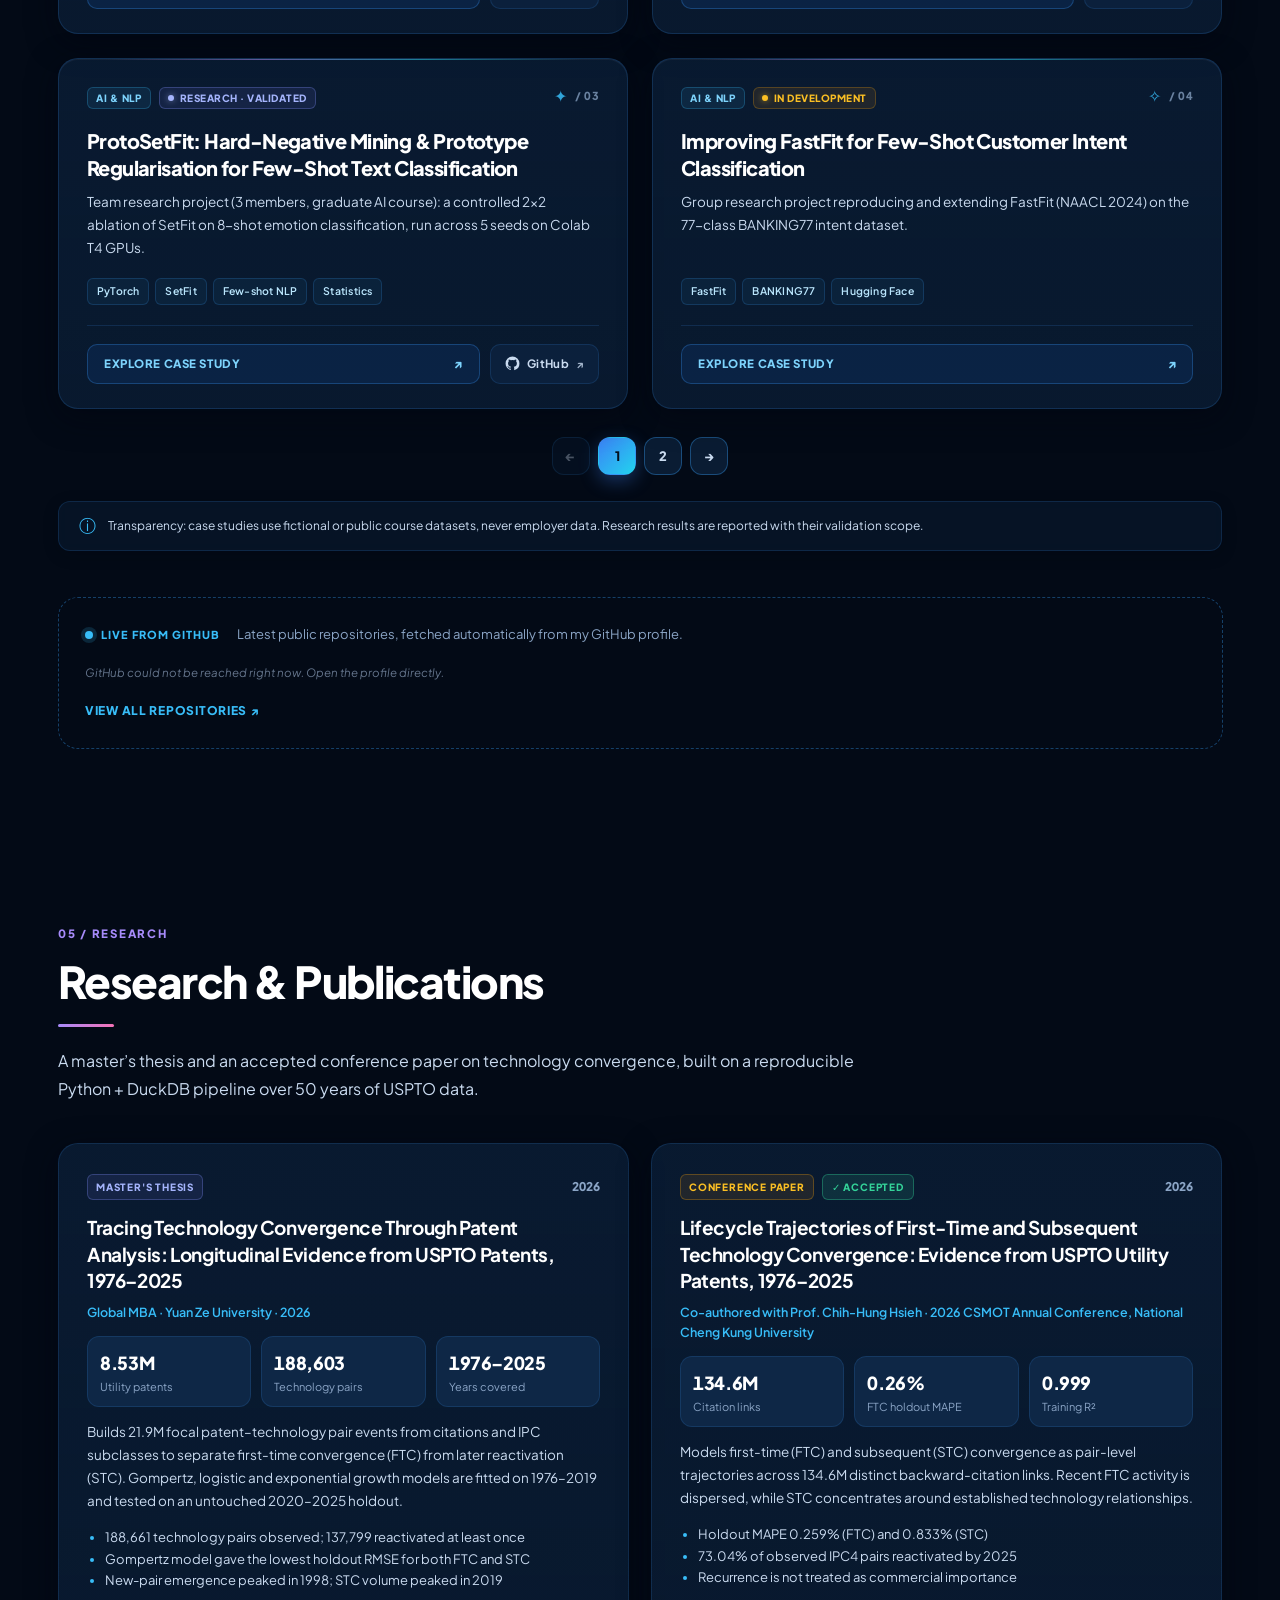
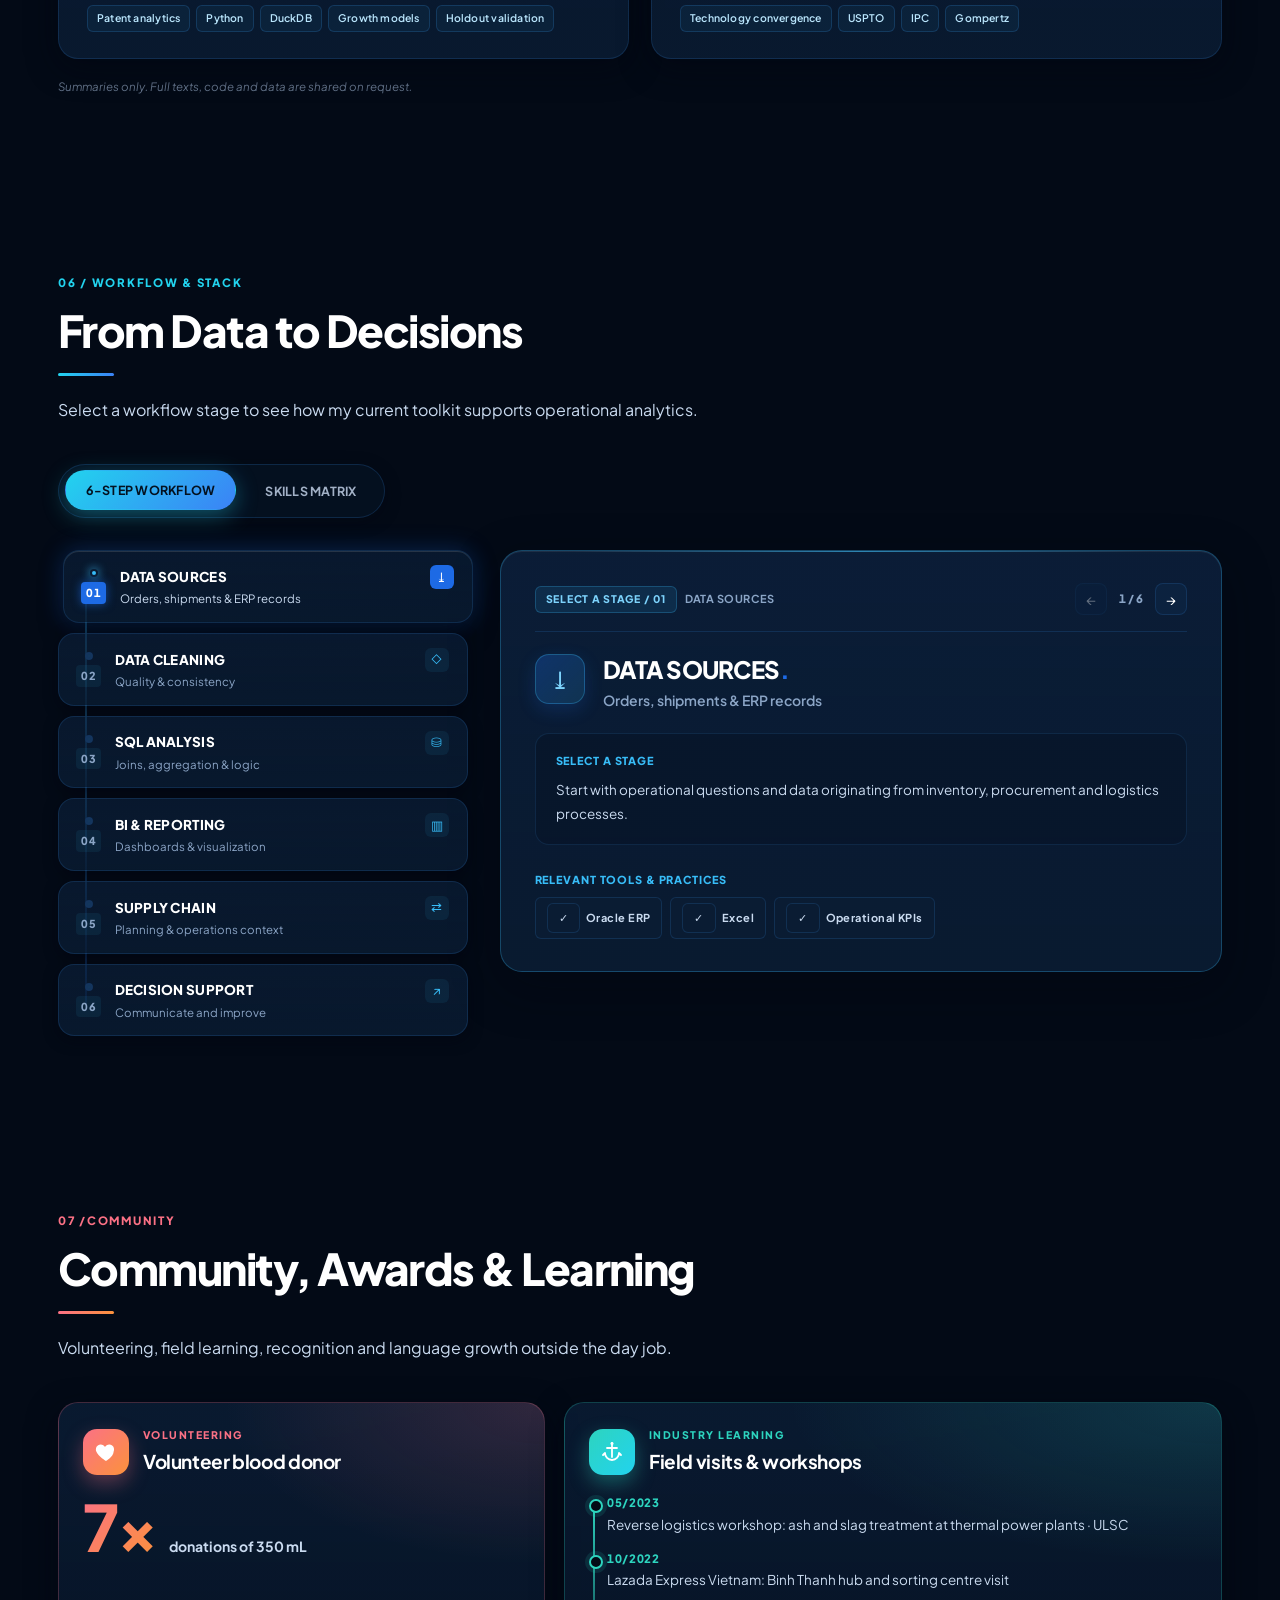
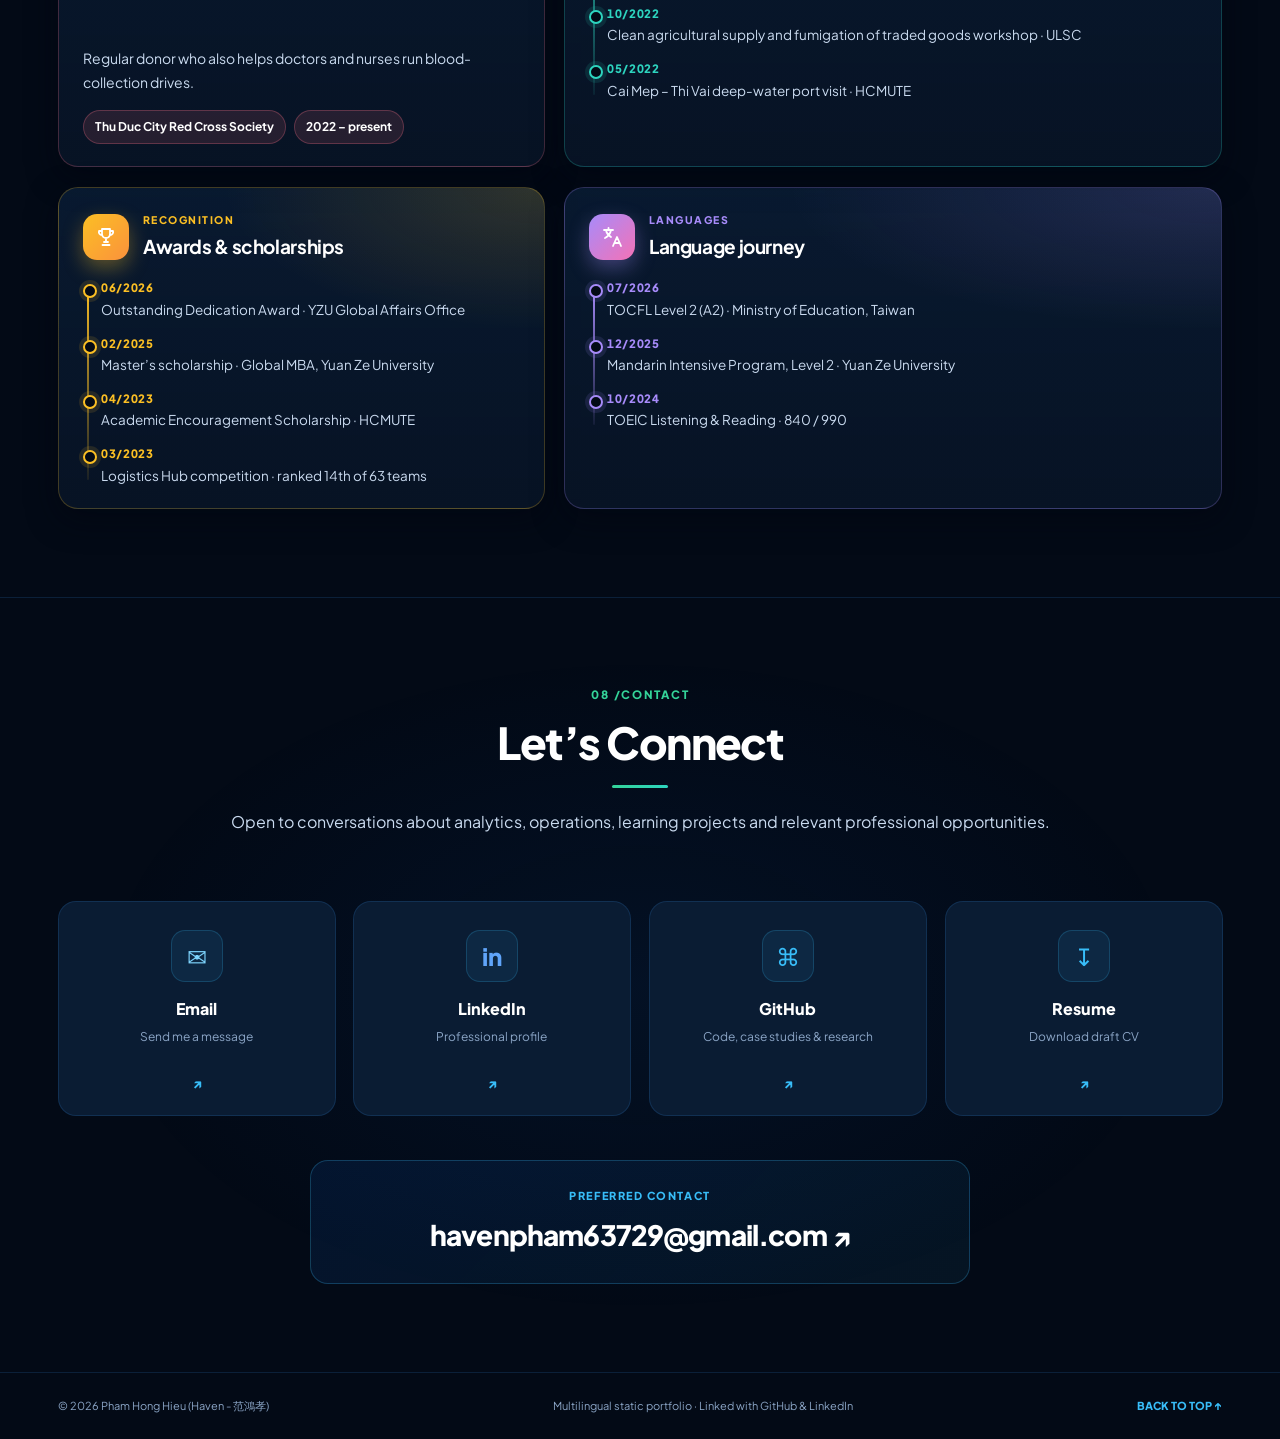
==== commit 3a691a38: "Add accepted CSMOT 2026 paper; animated supply-chain network behind the hero - Research: conference " ====
--- a/index.html
+++ b/index.html
@@ -39,6 +39,7 @@
   <script src="content.js" defer></script>
   <script src="main.js" defer></script>
   <script src="motion.js" defer></script>
+  <script src="hero-network.js" defer></script>
 </head>
 <body class="theme-dark">
   <div id="top"></div>
--- a/enhance.css
+++ b/enhance.css
@@ -133,6 +133,62 @@
   0%   { transform: translate3d(0, 0, 0) scale(1); }
   50%  { transform: translate3d(6vmax, 4vmax, 0) scale(1.12); }
   100% { transform: translate3d(-4vmax, 8vmax, 0) scale(0.94); }
+}
+
+/* --------------------------------------------------------------------------
+   HERO NETWORK CANVAS (drawn by hero-network.js)
+   -------------------------------------------------------------------------- */
+.hero { position: relative; }
+.hero > .hero-text, .hero > .hero-visual { position: relative; z-index: 1; }
+.hero-canvas {
+  position: absolute;
+  top: -90px;
+  bottom: 0;
+  left: 50%;
+  width: 100vw;
+  height: calc(100% + 90px);
+  transform: translateX(-50%);
+  z-index: 0;
+  pointer-events: none;
+  -webkit-mask-image: linear-gradient(180deg, #000 0%, #000 72%, transparent 100%);
+  mask-image: linear-gradient(180deg, #000 0%, #000 72%, transparent 100%);
+  opacity: 0;
+  animation: heroCanvasIn 1.6s ease 0.4s forwards;
+}
+@keyframes heroCanvasIn { to { opacity: 1; } }
+
+/* A slow light sweep across the hero */
+.hero::after {
+  content: '';
+  position: absolute;
+  top: -90px;
+  bottom: 0;
+  left: 50%;
+  width: 100vw;
+  transform: translateX(-50%);
+  z-index: 0;
+  pointer-events: none;
+  background: linear-gradient(115deg, transparent 35%, rgba(56, 189, 248, 0.06) 45%, rgba(167, 139, 250, 0.07) 50%, transparent 60%);
+  background-size: 250% 100%;
+  animation: heroSweep 14s ease-in-out infinite;
+}
+body.theme-light .hero::after {
+  background: linear-gradient(115deg, transparent 35%, rgba(37, 99, 235, 0.05) 45%, rgba(124, 58, 237, 0.05) 50%, transparent 60%);
+  background-size: 250% 100%;
+}
+@keyframes heroSweep { 0%, 100% { background-position: 100% 0; } 50% { background-position: 0% 0; } }
+
+/* Research: accepted badge */
+.research-badges { display: inline-flex; flex-wrap: wrap; gap: 8px; align-items: center; }
+.research-status {
+  font-size: 10px;
+  font-weight: 800;
+  letter-spacing: 0.08em;
+  padding: 4px 9px;
+  border-radius: 6px;
+  color: var(--c-emerald);
+  background: rgba(52, 211, 153, 0.12);
+  border: 1px solid rgba(52, 211, 153, 0.35);
 }
 
 /* --------------------------------------------------------------------------
@@ -500,7 +556,8 @@
 }
 
 @media (prefers-reduced-motion: reduce) {
-  .aurora span, .gradient-text, .bento-card .pulse-line path { animation: none !important; }
+  .aurora span, .gradient-text, .bento-card .pulse-line path, .hero::after { animation: none !important; }
+  .hero-canvas { animation: none; opacity: 1; }
   .pulse-line path { stroke-dashoffset: 0; }
   .page-enter > * { animation: none; }
   [data-accent] .section-rule { transform: none; transition: none; }
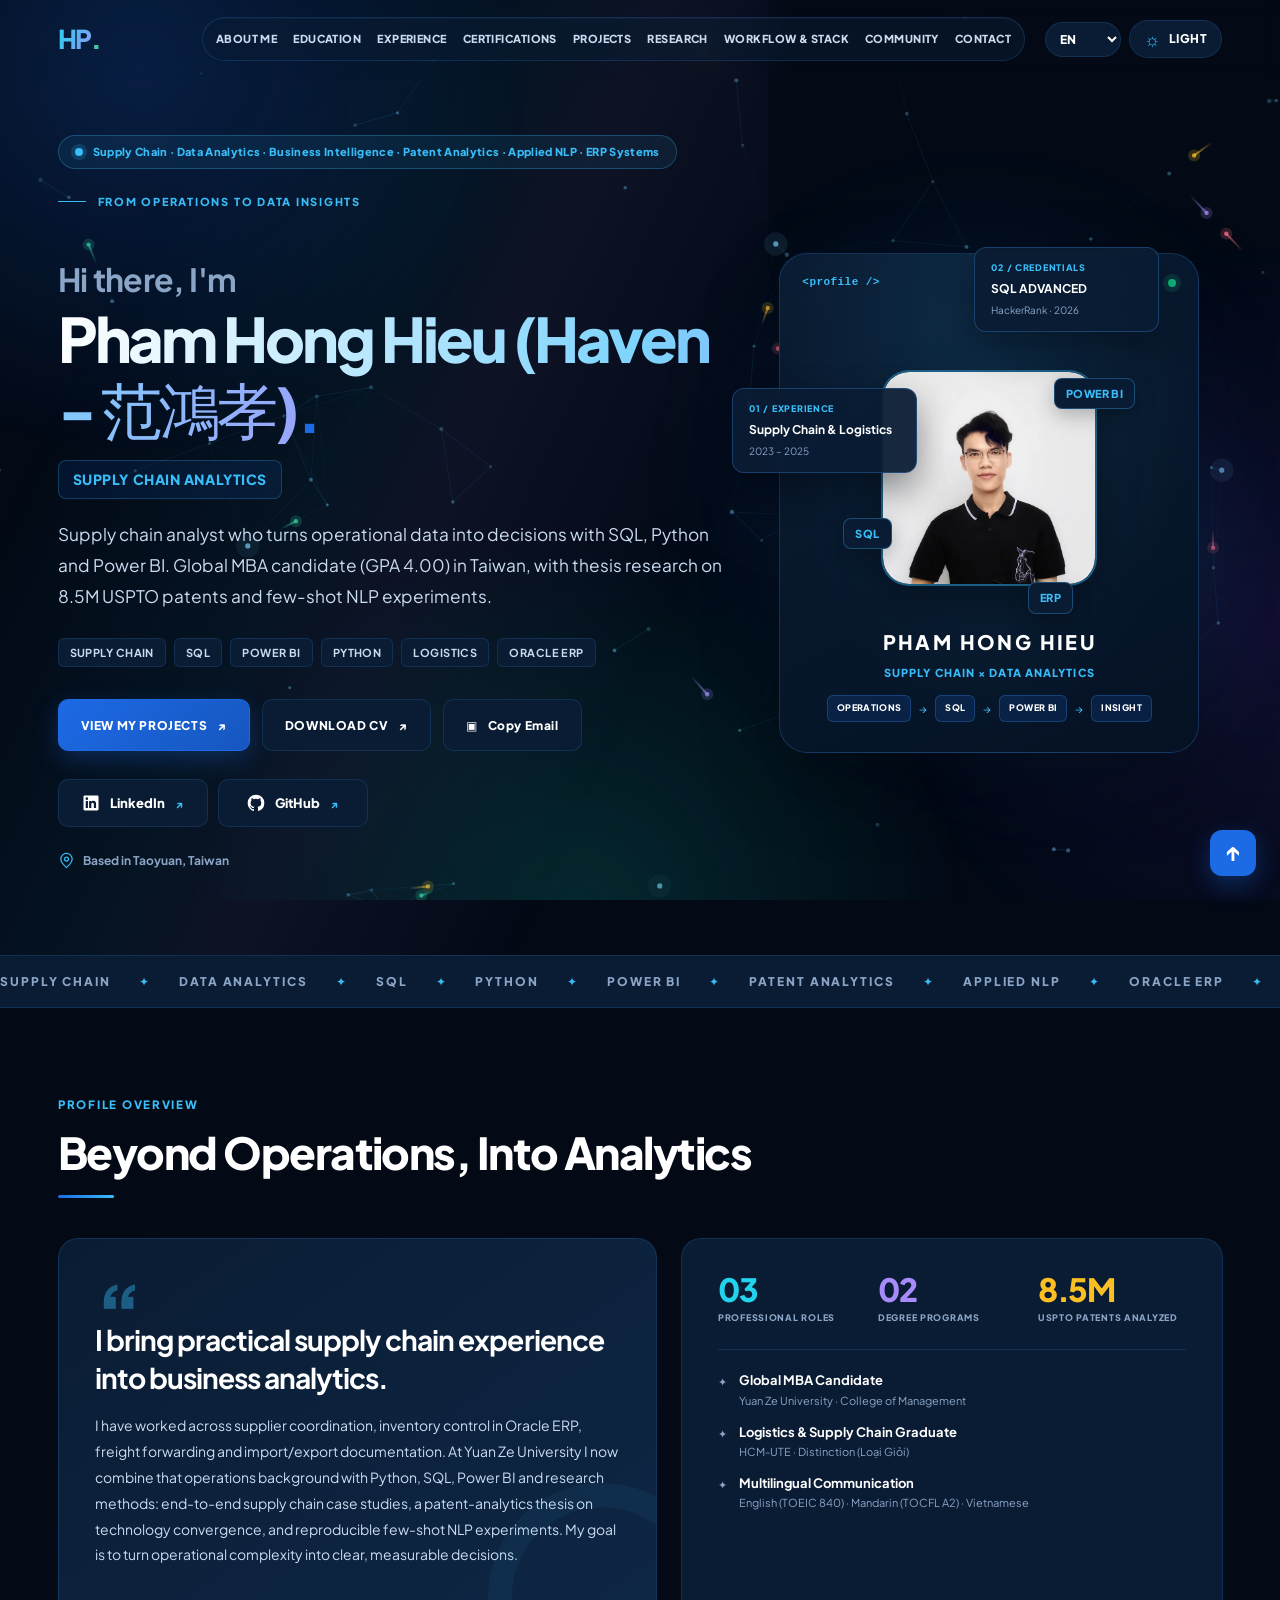
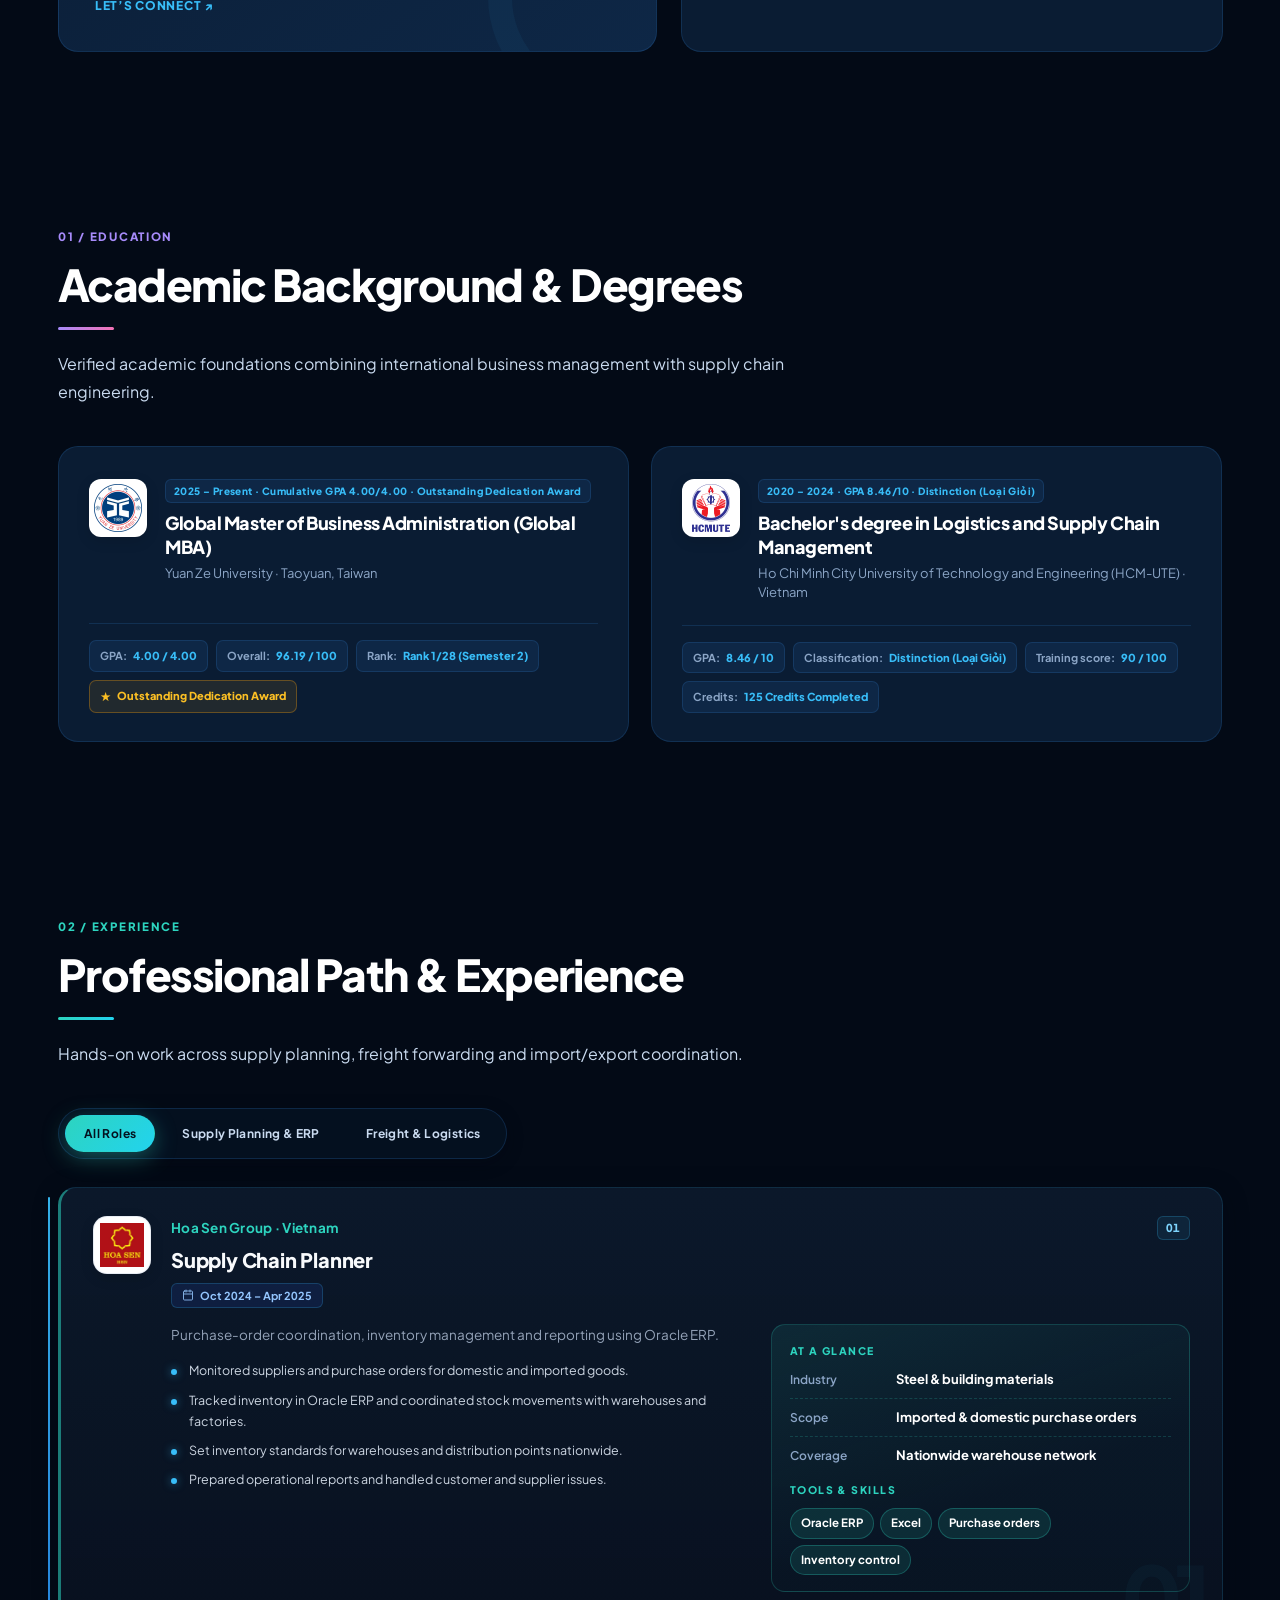
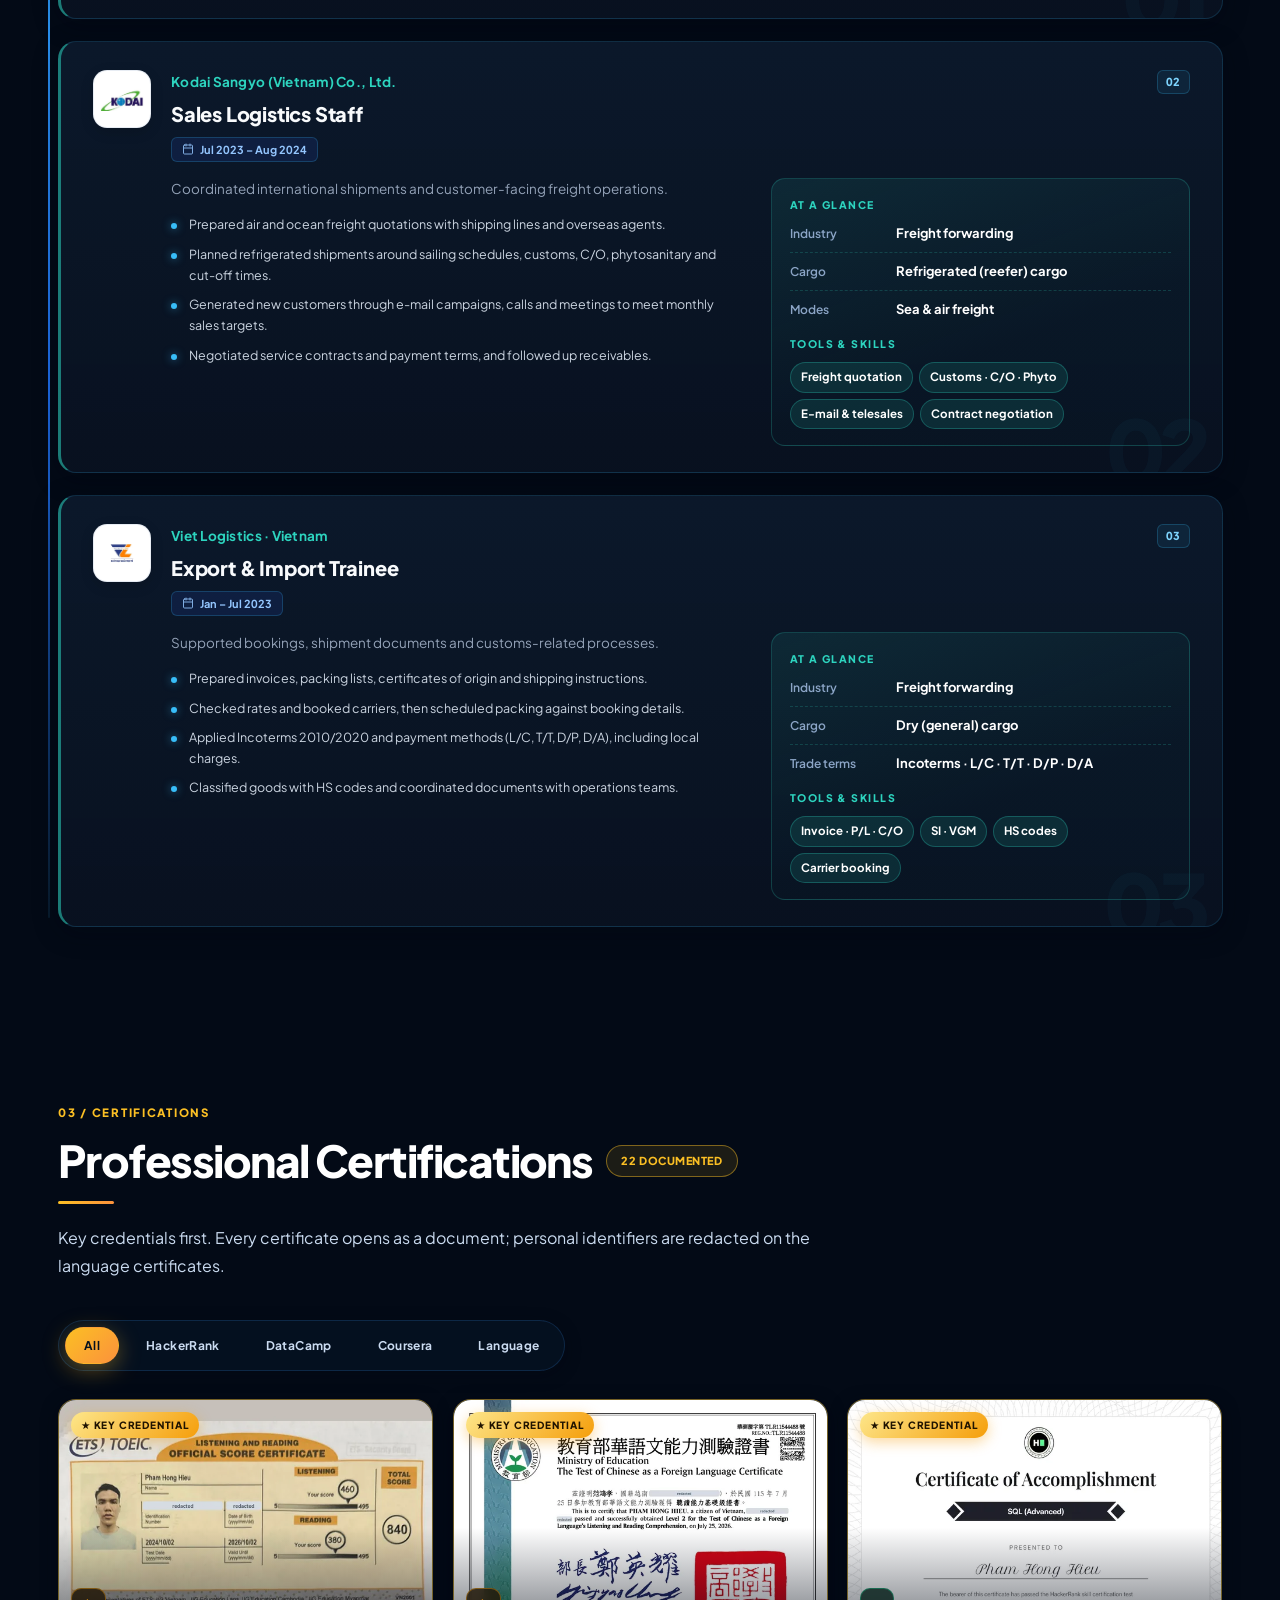
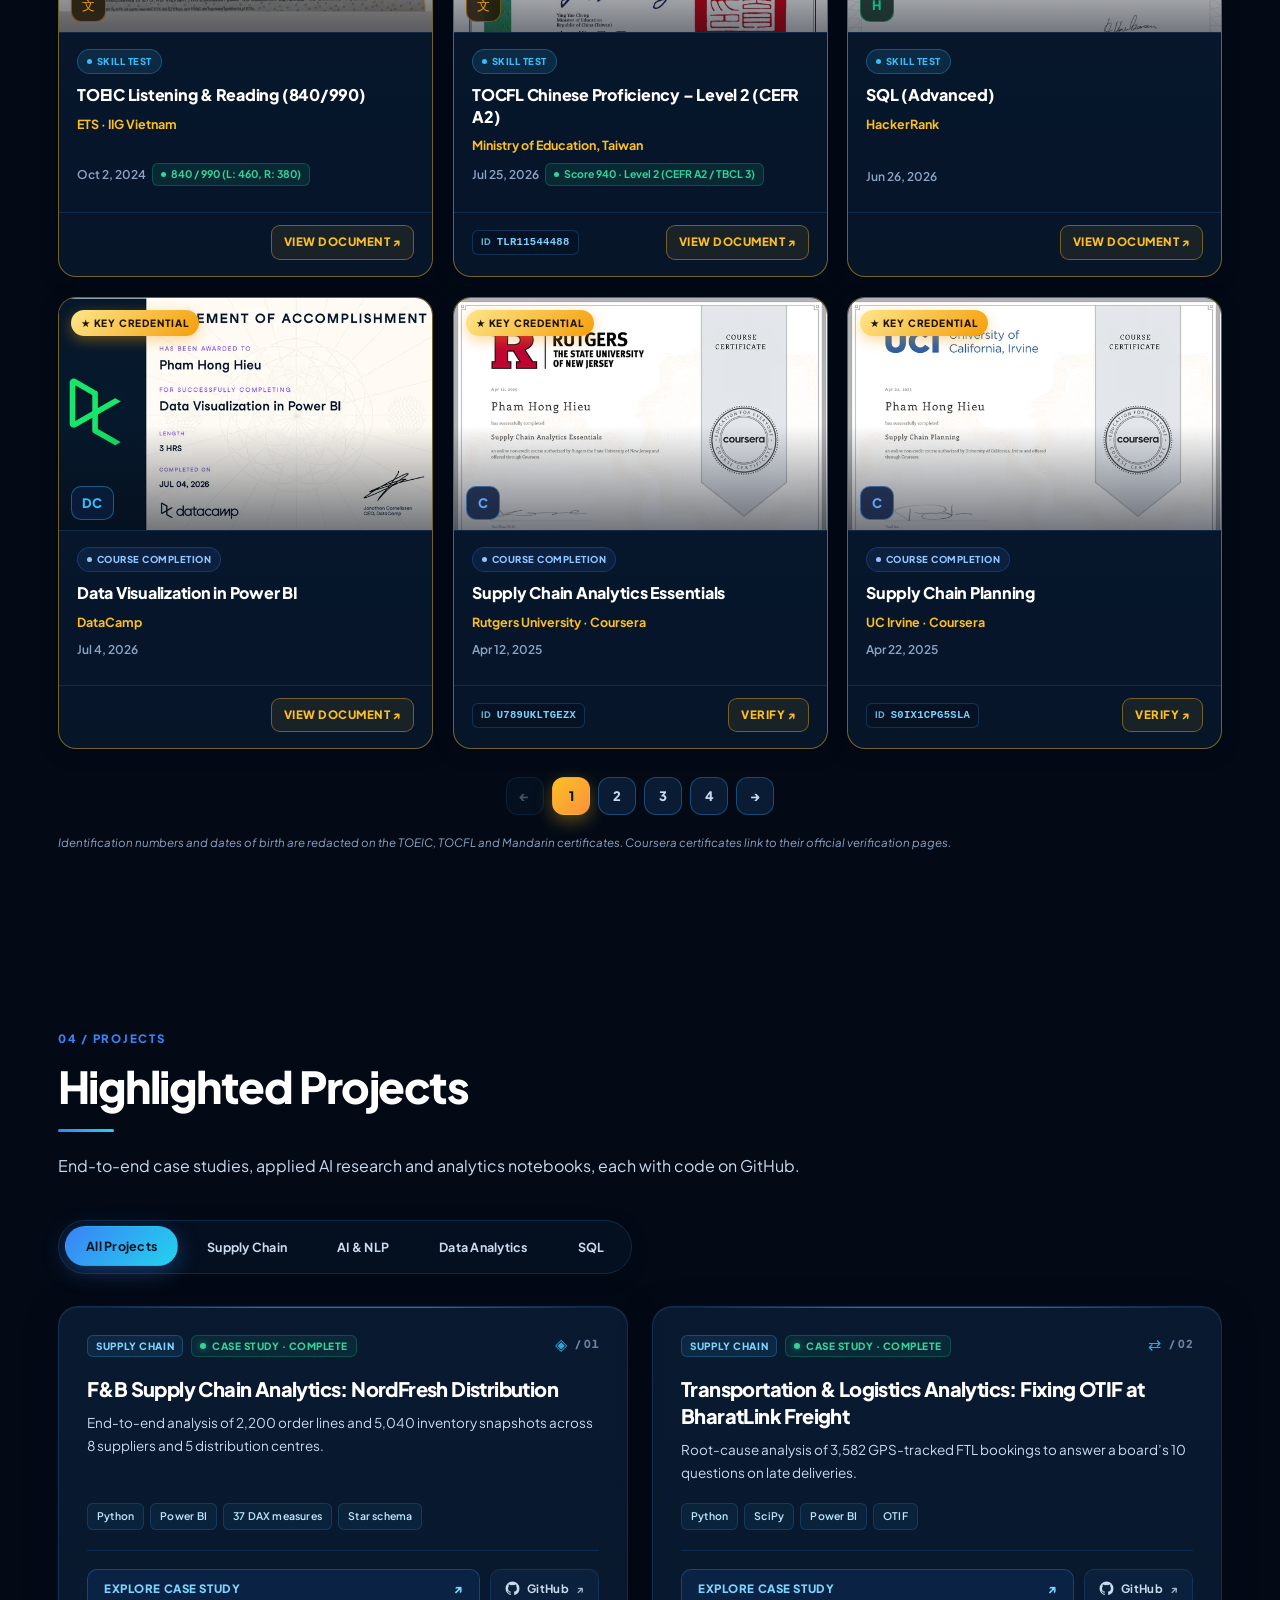
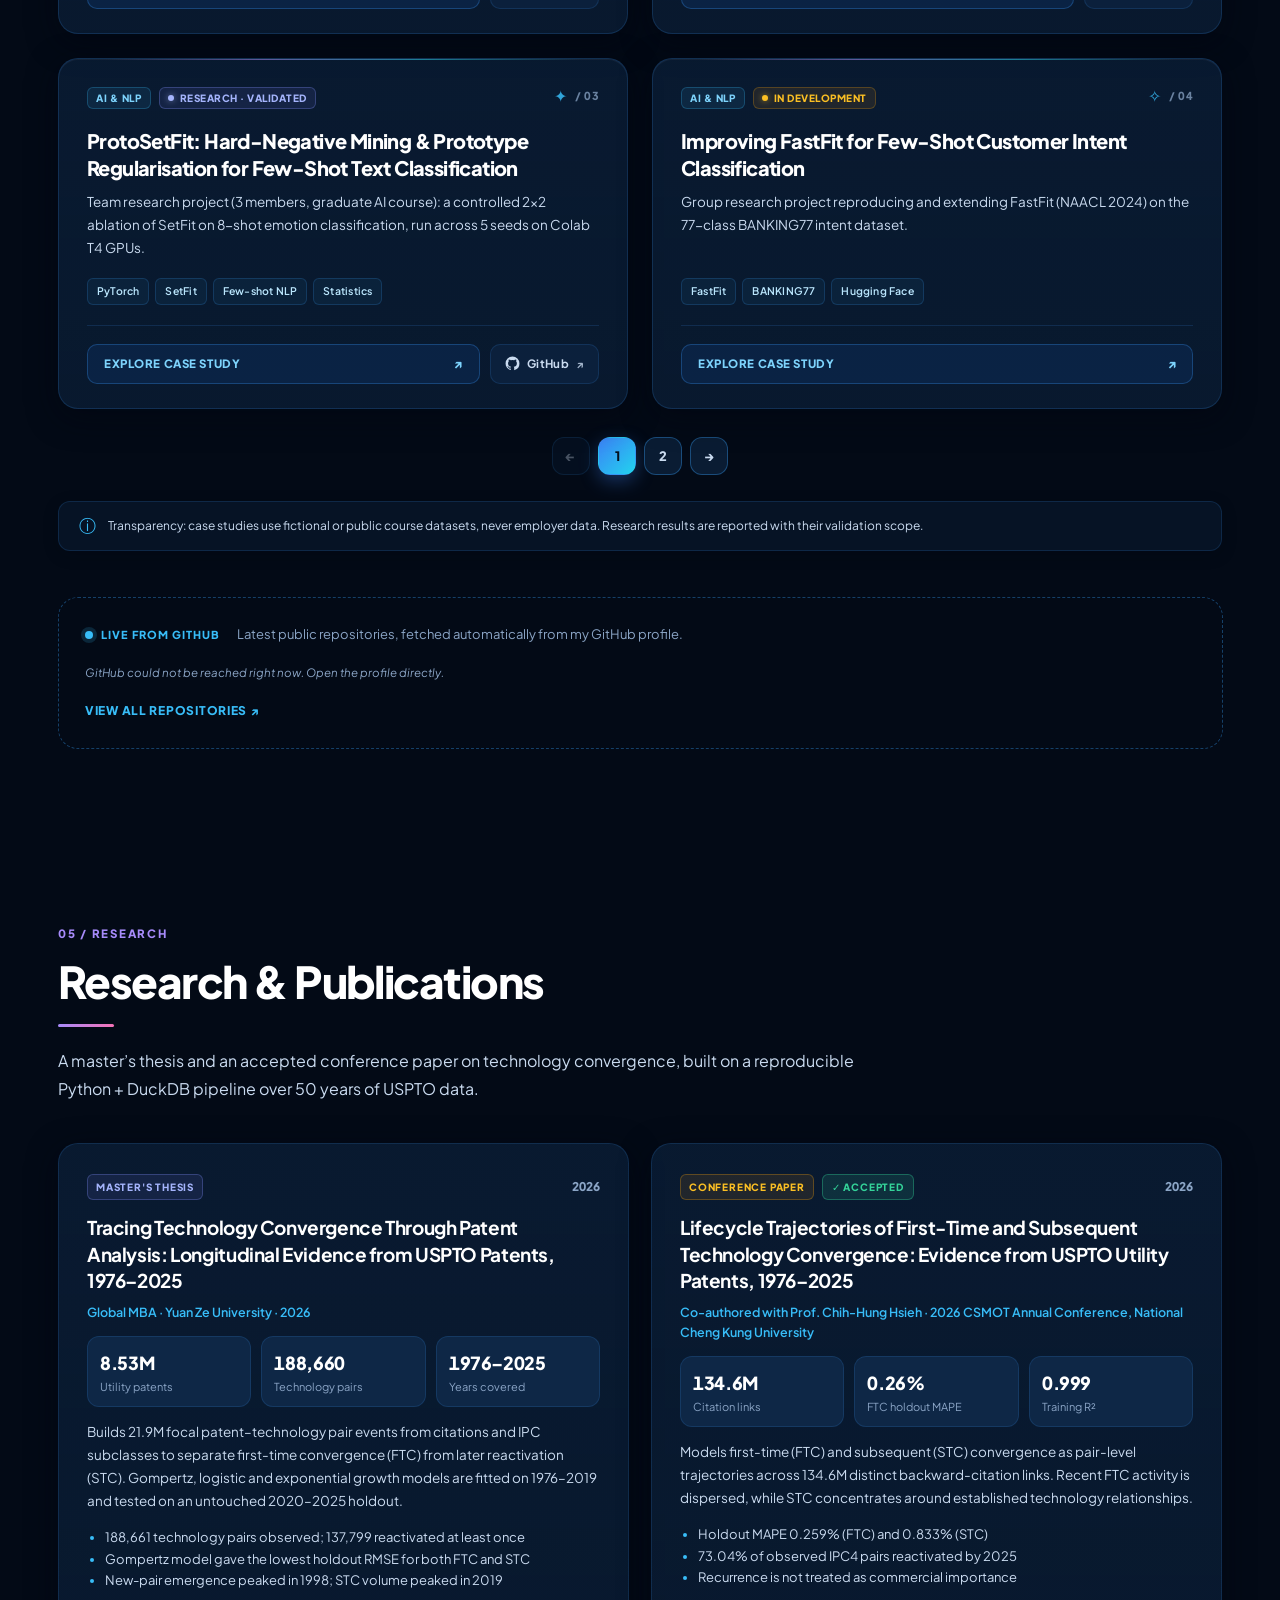
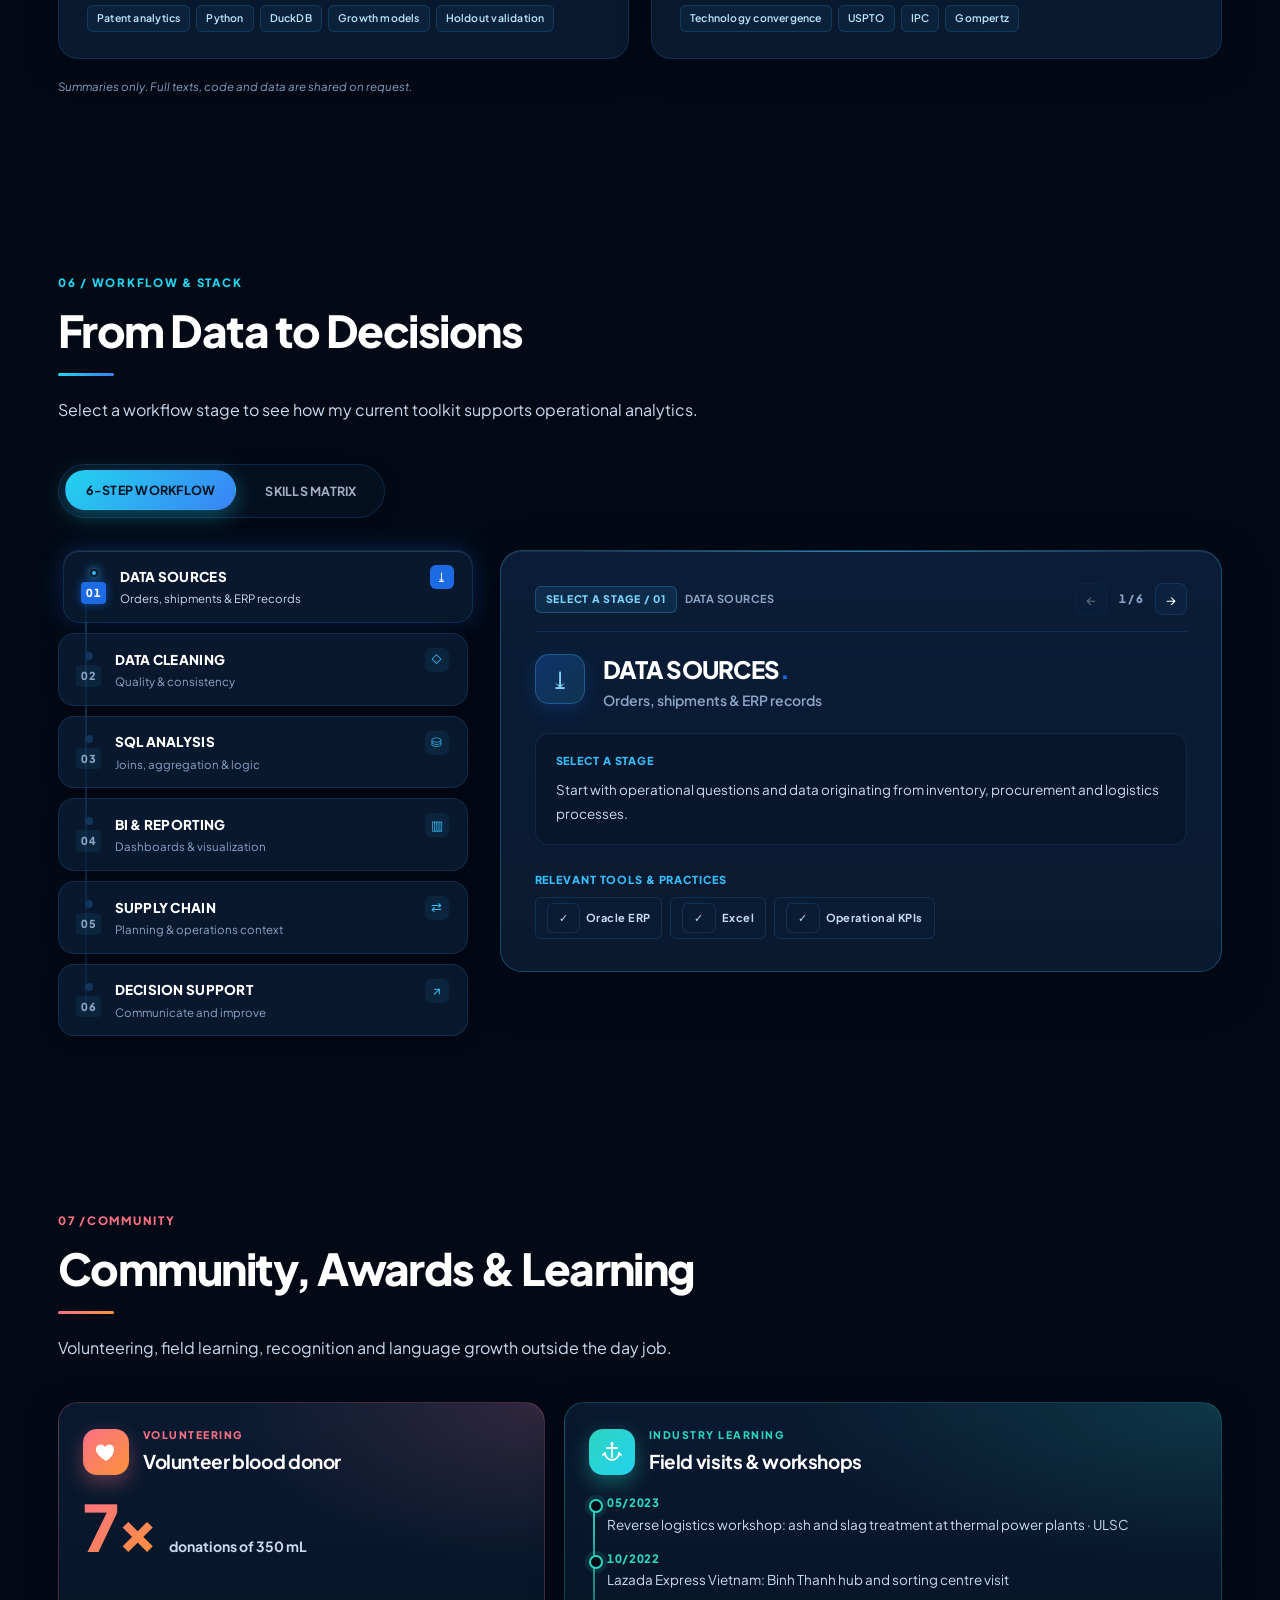
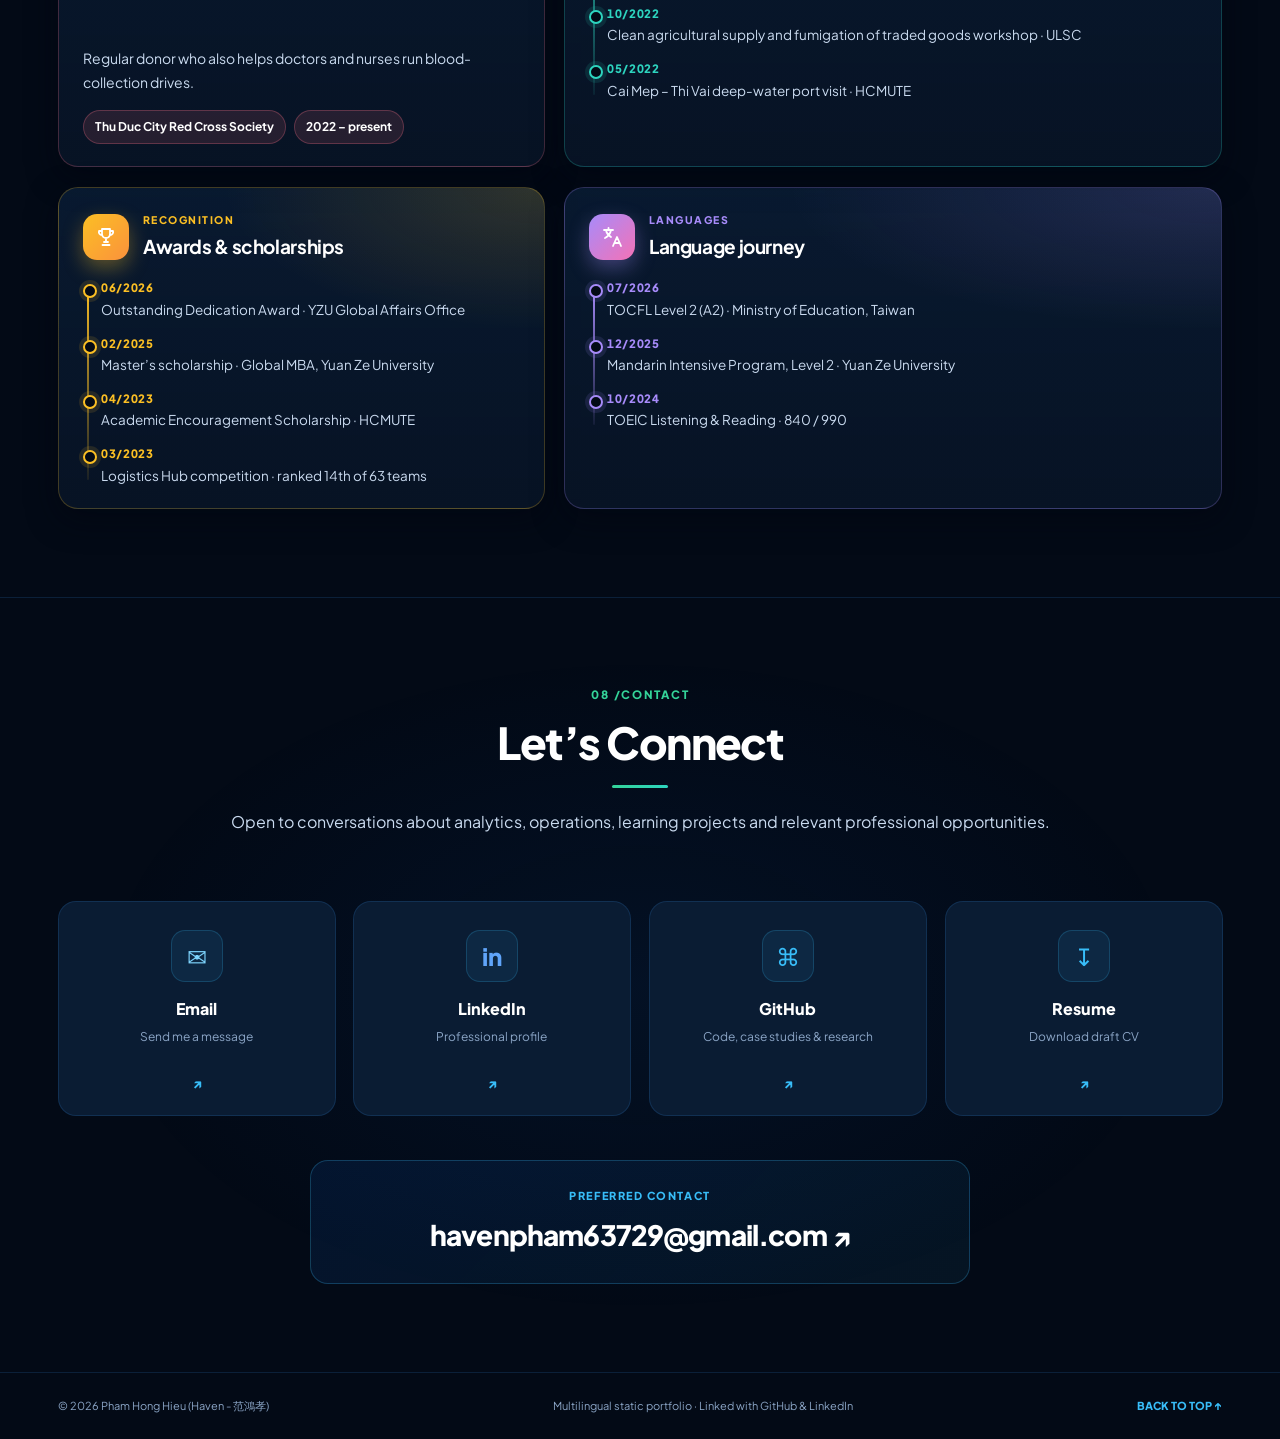
==== commit 29e414c2: "Site-wide network background, highlighted navigation, accessibility and performance pass - page-netw" ====
--- a/index.html
+++ b/index.html
@@ -3,7 +3,7 @@
 <head>
   <meta charset="utf-8">
   <meta name="viewport" content="width=device-width, initial-scale=1">
-  <meta name="theme-color" content="#061426">
+  <meta name="theme-color" content="#030A16" media="(prefers-color-scheme: dark)">
   <meta name="description" content="Pham Hong Hieu (Haven - 范鴻孝) — Supply Chain Analytics, Data Analytics and Applied AI Research Portfolio. Case studies, research, experience and certifications.">
   <title>Pham Hong Hieu (Haven - 范鴻孝) | Supply Chain × Data Analytics × AI Research</title>
   <link rel="canonical" href="https://haven-portfolio02.vercel.app/">
@@ -39,7 +39,7 @@
   <script src="content.js" defer></script>
   <script src="main.js" defer></script>
   <script src="motion.js" defer></script>
-  <script src="hero-network.js" defer></script>
+  <script src="page-network.js" defer></script>
 </head>
 <body class="theme-dark">
   <div id="top"></div>
@@ -48,7 +48,7 @@
   <div class="aurora" aria-hidden="true"><span></span><span></span><span></span></div>
   <header class="site-header" id="site-header">
     <div class="nav-shell wrap">
-      <a class="brand" href="#top" aria-label="Pham Hong Hieu (Haven - 范鴻孝) — home">HP<span class="brand-dot">.</span></a>
+      <a class="brand" href="#top" aria-label="HP, Pham Hong Hieu (Haven), home">HP<span class="brand-dot">.</span></a>
       <nav class="primary-nav" id="nav" aria-label="Main navigation">
         <a data-i18n="navAbout" href="#about"></a>
         <a data-i18n="navEducation" href="#education"></a>
@@ -73,7 +73,7 @@
     </div>
   </header>
 
-  <main>
+  <main id="main" tabindex="-1">
     <!-- HERO SECTION -->
     <section class="hero section wrap" id="hero" aria-labelledby="hero-title">
       <div class="hero-text reveal">
@@ -99,7 +99,7 @@
         <div class="profile-illustration">
           <div class="illustration-top"><span class="code-mark">&lt;profile /&gt;</span><span class="live-pip" title="Active"></span></div>
           <div class="avatar-frame">
-            <div class="avatar-card"><img src="assets/profile.jpg" alt="Pham Hong Hieu"></div>
+            <div class="avatar-card"><img src="assets/profile.webp" alt="Pham Hong Hieu" width="640" height="631" fetchpriority="high" decoding="async"></div>
             <span class="orbit-chip chip-left">SQL</span>
             <span class="orbit-chip chip-right">POWER BI</span>
             <span class="orbit-chip chip-bottom">ERP</span>
@@ -142,7 +142,7 @@
       <div class="education-grid">
         <article class="education-card reveal">
           <div class="edu-card-header">
-            <div class="edu-logo-box"><img src="assets/yuan-ze-university.png" alt="Yuan Ze University" class="edu-logo-img"></div>
+            <div class="edu-logo-box"><img src="assets/yuan-ze-university.webp" alt="Yuan Ze University" class="edu-logo-img" width="192" height="192" loading="lazy" decoding="async"></div>
             <div class="edu-header-text">
               <span class="edu-period" data-i18n="mbaYears">2025 – Present</span>
               <h3 data-i18n="mbaDegree">Global Master of Business Administration (Global MBA)</h3>
@@ -158,7 +158,7 @@
         </article>
         <article class="education-card reveal">
           <div class="edu-card-header">
-            <div class="edu-logo-box"><img src="assets/hcm-ute.png" alt="HCM-UTE" class="edu-logo-img"></div>
+            <div class="edu-logo-box"><img src="assets/hcm-ute.webp" alt="HCM-UTE" class="edu-logo-img" width="150" height="192" loading="lazy" decoding="async"></div>
             <div class="edu-header-text">
               <span class="edu-period" data-i18n="bachelorYears">2020 – 2024</span>
               <h3 data-i18n="bachelorDegree">Bachelor's degree in Logistics and Supply Chain Management</h3>
@@ -210,7 +210,7 @@
     <section class="section wrap" id="stack" data-accent="cyan">
       <div class="section-title reveal"><p class="section-overline">06 / <span data-i18n="navStack"></span></p><h2 data-i18n="stackHeading"></h2><div class="section-rule"></div><p class="section-caption" data-i18n="stackCaption"></p></div>
       <div class="stack-controls"><button type="button" class="view-toggle active" data-stack-view="workflow" data-i18n="stackWorkflow"></button><button type="button" class="view-toggle" data-stack-view="skills" data-i18n="stackSkills"></button></div>
-      <div id="stack-workflow" class="stack-panel"><div id="stage-grid" class="stage-grid"></div><div id="stage-description" class="stage-description" aria-live="polite"></div></div>
+      <div id="stack-workflow" class="stack-panel"><div id="stage-grid" class="stage-grid" role="tablist" aria-label="Workflow stages"></div><div id="stage-description" class="stage-description" aria-live="polite"></div></div>
       <div id="stack-skills" class="stack-panel" hidden></div>
     </section>
 
--- a/enhance.css
+++ b/enhance.css
@@ -77,6 +77,9 @@
 body.theme-light #projects .tabs .tab.active,
 body.theme-light #stack .view-toggle.active { color: #FFFFFF; }
 
+/* Inactive project tabs used a fixed light colour that vanished on the light theme */
+#project-tabs .tab:not(.active) { color: var(--muted); }
+
 /* A single research entry spans the full width */
 .research-grid { grid-template-columns: repeat(auto-fit, minmax(min(100%, 460px), 1fr)); }
 
@@ -136,47 +139,178 @@
 }
 
 /* --------------------------------------------------------------------------
-   HERO NETWORK CANVAS (drawn by hero-network.js)
+   HEADER & NAVIGATION
+   Floating glass bar, pill navigation with a sliding indicator that takes
+   the accent colour of the section in view (set by main.js).
+   -------------------------------------------------------------------------- */
+.site-header {
+  --nav-accent: var(--c-cyan);
+  --nav-accent-2: var(--c-blue);
+  --nav-accent-rgb: 34, 211, 238;
+  background: transparent;
+  border-bottom-color: transparent;
+  transition: background 0.35s ease, border-color 0.35s ease, box-shadow 0.35s ease;
+}
+.site-header::after {
+  content: '';
+  position: absolute;
+  left: 0; right: 0; bottom: -1px;
+  height: 1px;
+  background: linear-gradient(90deg, transparent, var(--c-cyan), var(--c-violet), var(--c-emerald), transparent);
+  opacity: 0;
+  transition: opacity 0.35s ease;
+}
+.site-header.scrolled {
+  background: rgba(3, 10, 22, 0.72);
+  box-shadow: 0 10px 30px rgba(1, 6, 16, 0.35);
+}
+body.theme-light .site-header.scrolled { background: rgba(244, 248, 253, 0.82); box-shadow: 0 10px 30px rgba(22, 80, 160, 0.08); }
+.site-header.scrolled::after { opacity: 0.7; }
+.nav-shell { transition: height 0.35s cubic-bezier(0.16, 1, 0.3, 1); }
+.site-header.scrolled .nav-shell { height: 68px; }
+
+.brand {
+  background: linear-gradient(120deg, var(--c-cyan), var(--c-violet));
+  -webkit-background-clip: text;
+  background-clip: text;
+  -webkit-text-fill-color: transparent;
+}
+.brand .brand-dot {
+  -webkit-text-fill-color: var(--c-emerald);
+  display: inline-block;
+  animation: brandDot 2.4s ease-in-out infinite;
+}
+@keyframes brandDot { 0%, 100% { transform: translateY(0); } 50% { transform: translateY(-3px); } }
+
+@media (min-width: 1101px) {
+  .primary-nav {
+    position: relative;
+    gap: 0;
+    padding: 5px;
+    border-radius: 999px;
+    background: rgba(10, 28, 51, 0.55);
+    border: 1px solid rgba(56, 148, 240, 0.18);
+    box-shadow: inset 0 1px 0 rgba(255, 255, 255, 0.04);
+  }
+  body.theme-light .primary-nav { background: rgba(255, 255, 255, 0.7); border-color: rgba(29, 106, 229, 0.15); }
+  .primary-nav a {
+    position: relative;
+    z-index: 1;
+    padding: 8px 11px;
+    border-radius: 999px;
+    color: var(--muted);
+    transition: color 0.25s ease;
+  }
+  .primary-nav a::after { display: none; }
+  .primary-nav a:hover { color: var(--text); }
+  .site-header .primary-nav a.selected { color: #04111F; }
+  body.theme-light .site-header .primary-nav a.selected { color: #FFFFFF; }
+  .nav-indicator {
+    position: absolute;
+    z-index: 0;
+    top: 5px;
+    bottom: 5px;
+    left: 0;
+    width: 0;
+    border-radius: 999px;
+    background: linear-gradient(135deg, var(--nav-accent), var(--nav-accent-2));
+    box-shadow: 0 4px 18px rgba(var(--nav-accent-rgb), 0.45);
+    opacity: 0;
+    transition: transform 0.45s cubic-bezier(0.16, 1, 0.3, 1), width 0.45s cubic-bezier(0.16, 1, 0.3, 1),
+                opacity 0.3s ease, background 0.45s ease, box-shadow 0.45s ease;
+  }
+  .nav-indicator.on { opacity: 1; }
+}
+@media (min-width: 1101px) and (max-width: 1280px) {
+  .primary-nav a { padding: 7px 8px; }
+}
+@media (max-width: 1100px) {
+  .nav-indicator { display: none; }
+}
+
+.locale-select, .icon-text-button {
+  transition: border-color 0.2s ease, background 0.2s ease, transform 0.2s ease;
+}
+.locale-select:hover, .icon-text-button:hover { transform: translateY(-1px); border-color: var(--nav-accent); }
+
+.progress {
+  height: 3px;
+  background: linear-gradient(90deg, var(--c-cyan), var(--c-blue), var(--c-violet), var(--c-rose), var(--c-amber));
+  box-shadow: 0 0 12px rgba(56, 189, 248, 0.55);
+}
+
+/* Skip link (WCAG 2.4.1) and a consistent keyboard focus ring (WCAG 2.4.7) */
+.skip-link {
+  position: fixed;
+  top: 10px;
+  left: 10px;
+  z-index: 200;
+  padding: 10px 16px;
+  border-radius: 10px;
+  font-weight: 800;
+  color: #04111F;
+  background: var(--c-cyan);
+  transform: translateY(-160%);
+  transition: transform 0.2s ease;
+}
+.skip-link:focus { transform: none; }
+:where(a, button, select, [tabindex]):focus-visible {
+  outline: 2px solid var(--c-cyan);
+  outline-offset: 3px;
+  border-radius: 8px;
+}
+body.theme-light :where(a, button, select, [tabindex]):focus-visible { outline-color: var(--c-blue); }
+
+/* --------------------------------------------------------------------------
+   PAGE NETWORK CANVAS (drawn by page-network.js)
+   Fixed behind every section; the script dims it outside the hero.
    -------------------------------------------------------------------------- */
 .hero { position: relative; }
 .hero > .hero-text, .hero > .hero-visual { position: relative; z-index: 1; }
-.hero-canvas {
+.page-canvas {
+  position: fixed;
+  inset: 0;
+  width: 100vw;
+  height: 100vh;
+  z-index: -1;
+  pointer-events: none;
+  opacity: 0;
+  animation: pageCanvasIn 1.6s ease 0.4s forwards;
+}
+@keyframes pageCanvasIn { to { opacity: 1; } }
+/* The static dot grid is redundant once the live network is drawn */
+.dot-grid { display: none; }
+
+/* Blur behind small floating elements forces a re-blur of the animated
+   canvas on every frame; solid translucent fills look the same and are cheap. */
+.experience-card, .floating-card, .project-disclaimer, .community-badge, .community-evidence-pill {
+  backdrop-filter: none;
+  -webkit-backdrop-filter: none;
+}
+
+/* A slow light sweep across the hero. The band itself moves with transform
+   (GPU-composited) instead of animating background-position, which would
+   repaint the whole hero on every frame. */
+.hero::after {
+  content: '';
   position: absolute;
   top: -90px;
   bottom: 0;
-  left: 50%;
-  width: 100vw;
-  height: calc(100% + 90px);
-  transform: translateX(-50%);
+  left: 0;
+  width: 60vw;
   z-index: 0;
   pointer-events: none;
-  -webkit-mask-image: linear-gradient(180deg, #000 0%, #000 72%, transparent 100%);
-  mask-image: linear-gradient(180deg, #000 0%, #000 72%, transparent 100%);
-  opacity: 0;
-  animation: heroCanvasIn 1.6s ease 0.4s forwards;
-}
-@keyframes heroCanvasIn { to { opacity: 1; } }
-
-/* A slow light sweep across the hero */
-.hero::after {
-  content: '';
-  position: absolute;
-  top: -90px;
-  bottom: 0;
-  left: 50%;
-  width: 100vw;
-  transform: translateX(-50%);
-  z-index: 0;
-  pointer-events: none;
-  background: linear-gradient(115deg, transparent 35%, rgba(56, 189, 248, 0.06) 45%, rgba(167, 139, 250, 0.07) 50%, transparent 60%);
-  background-size: 250% 100%;
+  background: linear-gradient(115deg, transparent 20%, rgba(56, 189, 248, 0.06) 45%, rgba(167, 139, 250, 0.07) 55%, transparent 80%);
+  will-change: transform;
   animation: heroSweep 14s ease-in-out infinite;
 }
 body.theme-light .hero::after {
-  background: linear-gradient(115deg, transparent 35%, rgba(37, 99, 235, 0.05) 45%, rgba(124, 58, 237, 0.05) 50%, transparent 60%);
-  background-size: 250% 100%;
-}
-@keyframes heroSweep { 0%, 100% { background-position: 100% 0; } 50% { background-position: 0% 0; } }
+  background: linear-gradient(115deg, transparent 20%, rgba(37, 99, 235, 0.05) 45%, rgba(124, 58, 237, 0.05) 55%, transparent 80%);
+}
+@keyframes heroSweep { 0%, 100% { transform: translateX(-60vw); } 50% { transform: translateX(100vw); } }
+
+/* Small notes: raise contrast to WCAG AA (≥ 4.5:1) */
+.content-note { color: var(--soft); }
 
 /* Research: accepted badge */
 .research-badges { display: inline-flex; flex-wrap: wrap; gap: 8px; align-items: center; }
@@ -557,7 +691,9 @@
 
 @media (prefers-reduced-motion: reduce) {
   .aurora span, .gradient-text, .bento-card .pulse-line path, .hero::after { animation: none !important; }
-  .hero-canvas { animation: none; opacity: 1; }
+  .page-canvas { animation: none; opacity: 1; }
+  .brand .brand-dot { animation: none; }
+  .nav-indicator { transition: none; }
   .pulse-line path { stroke-dashoffset: 0; }
   .page-enter > * { animation: none; }
   [data-accent] .section-rule { transform: none; transition: none; }
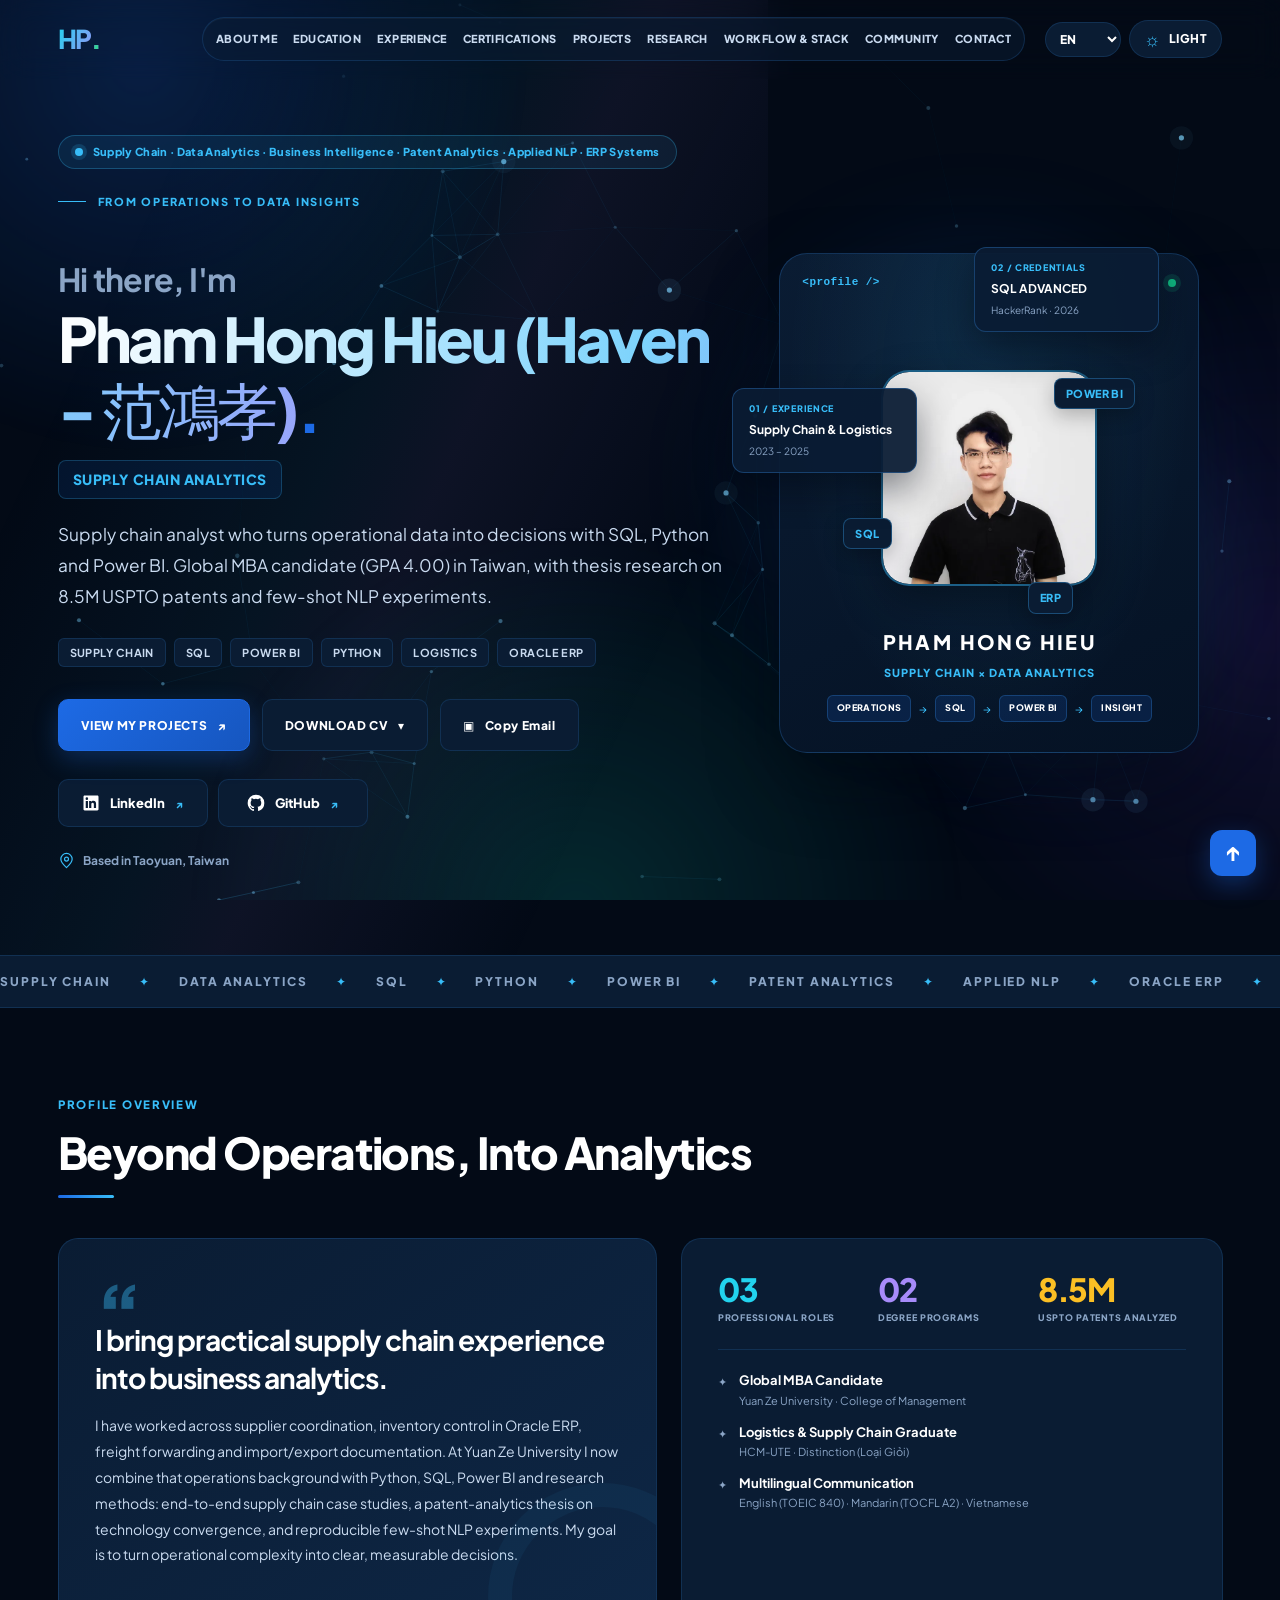
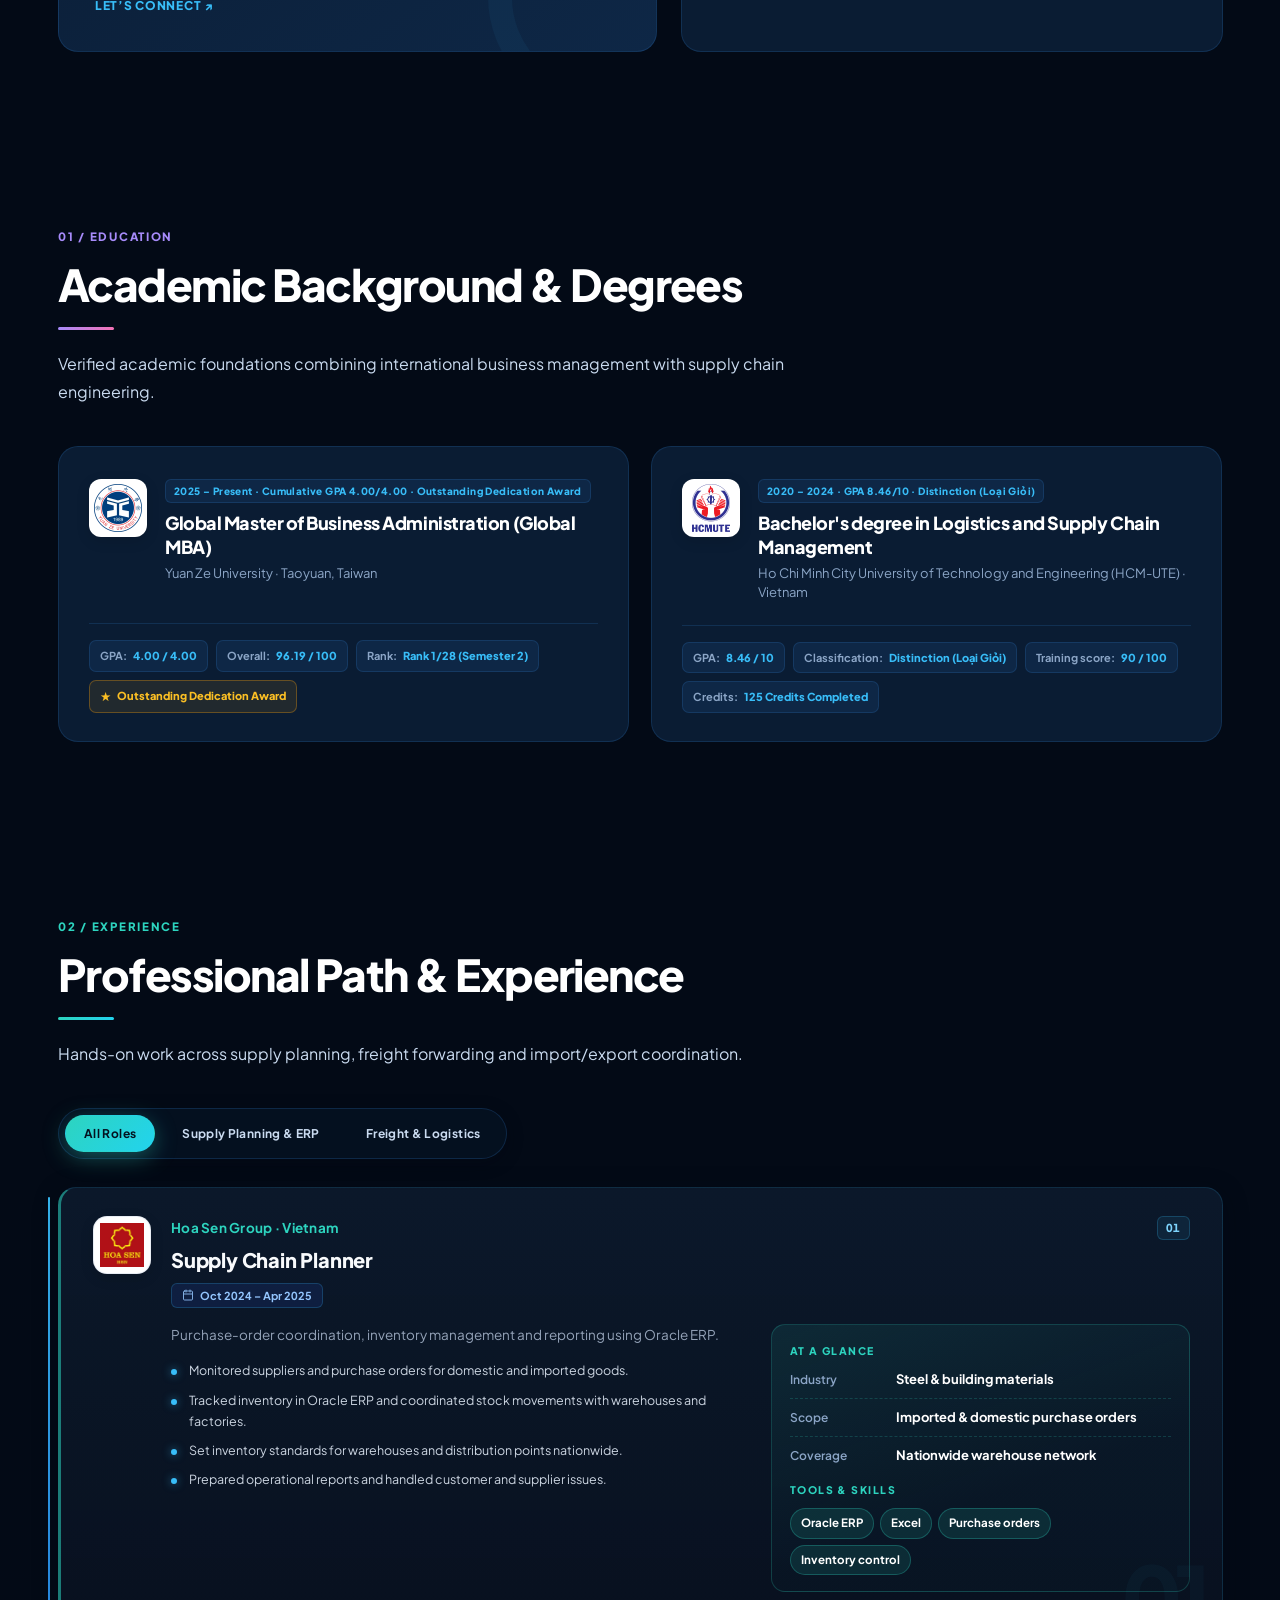
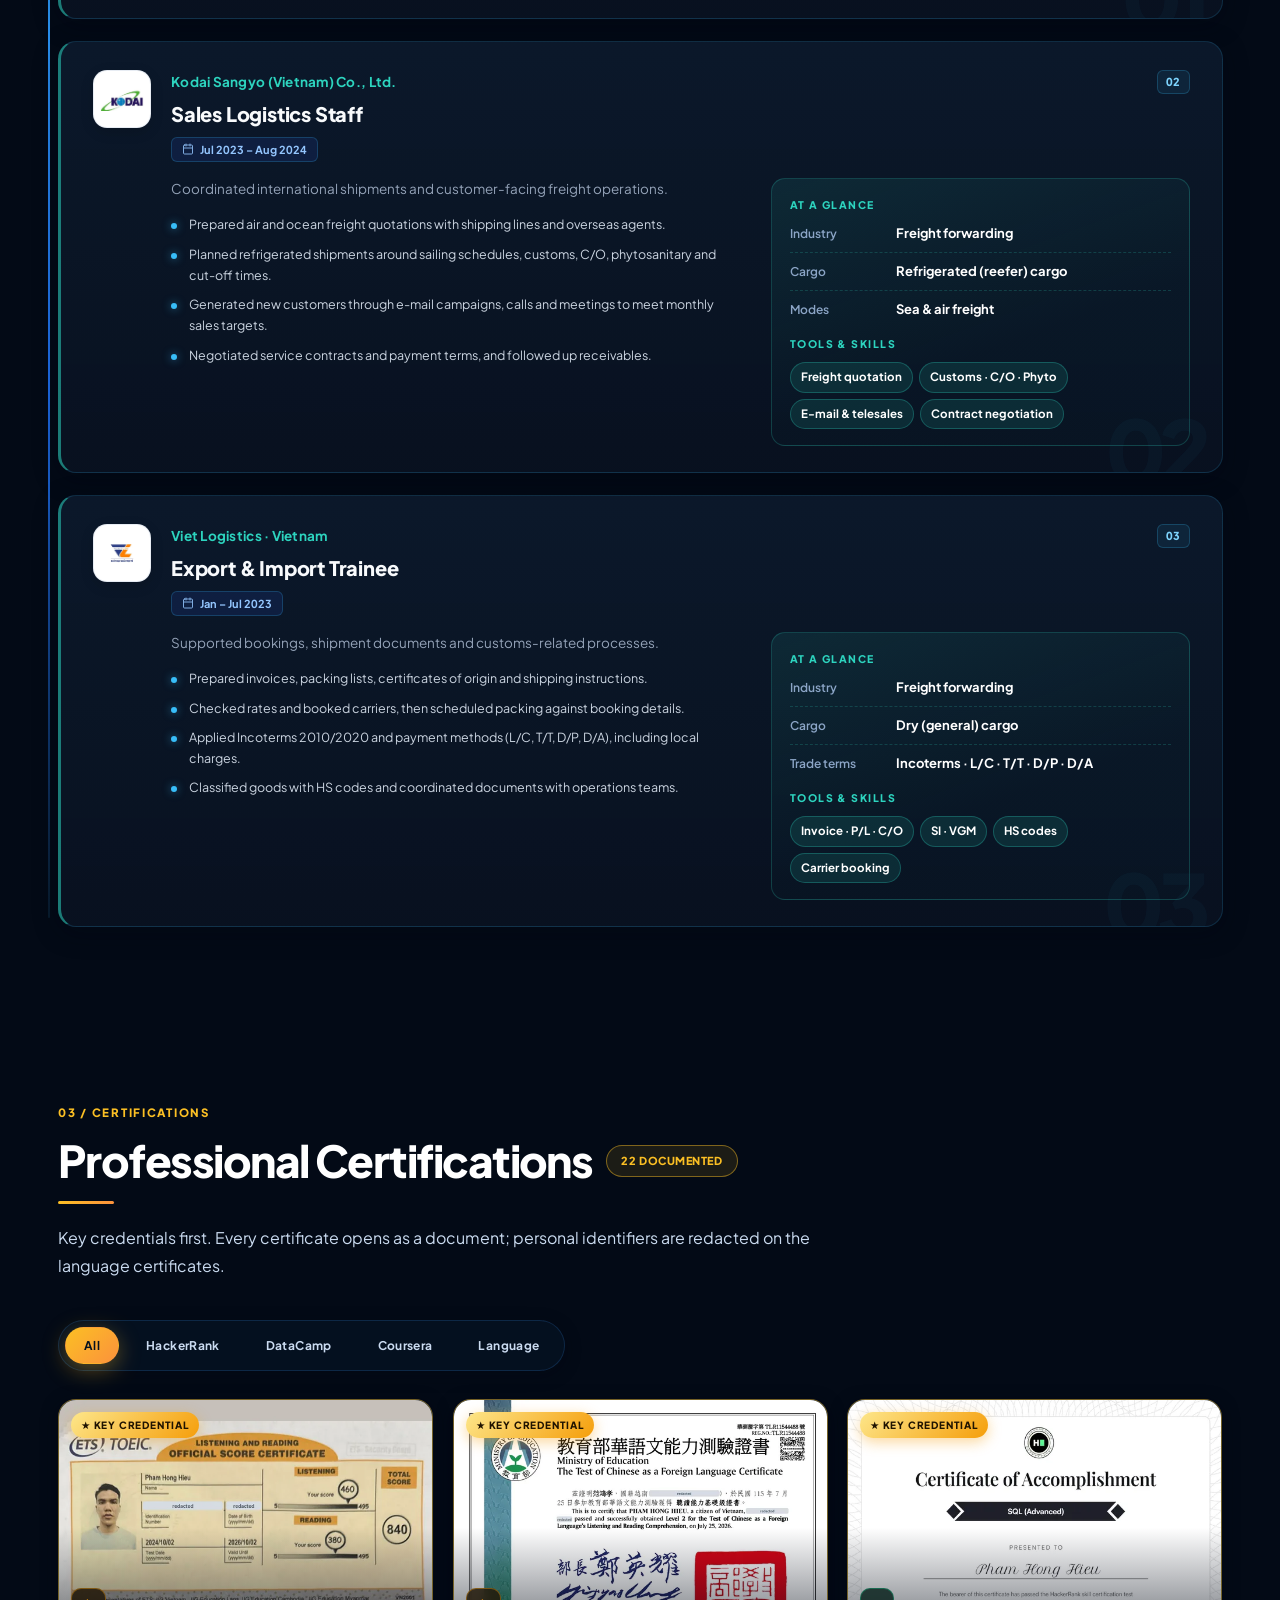
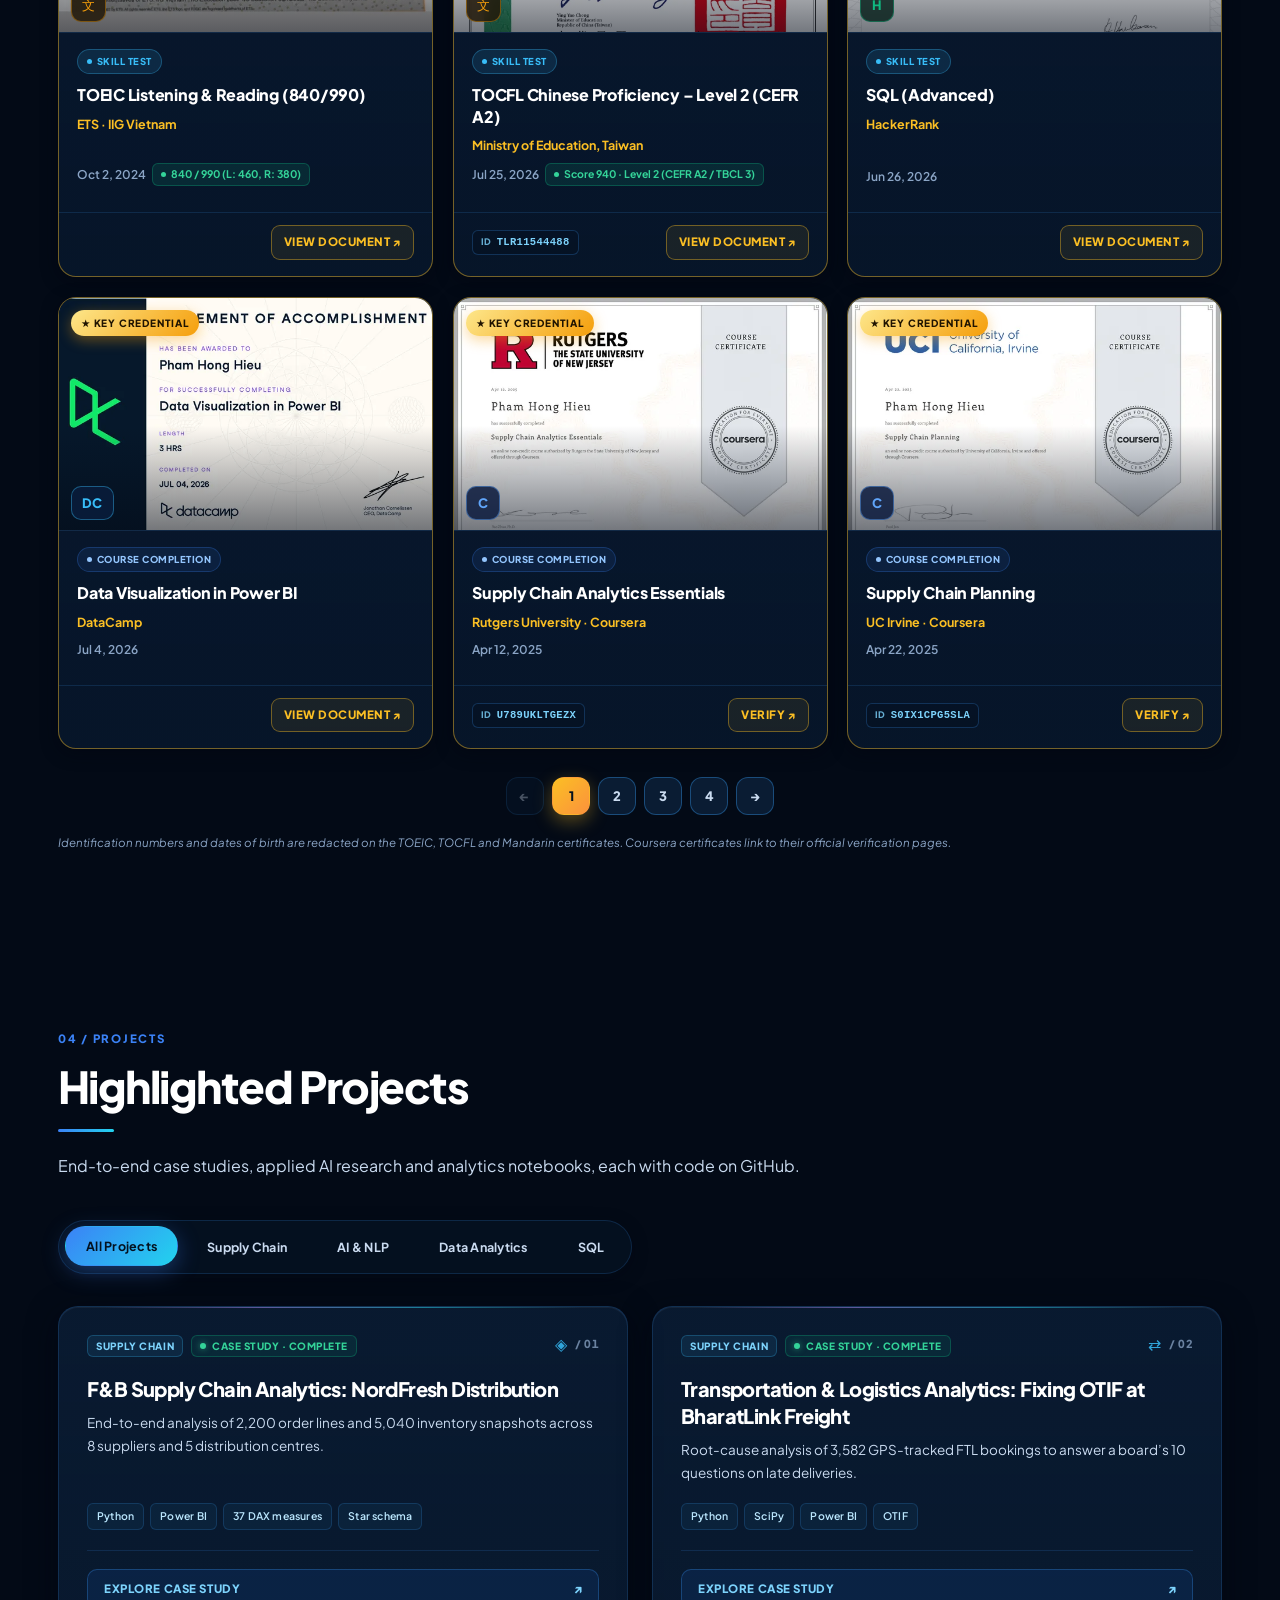
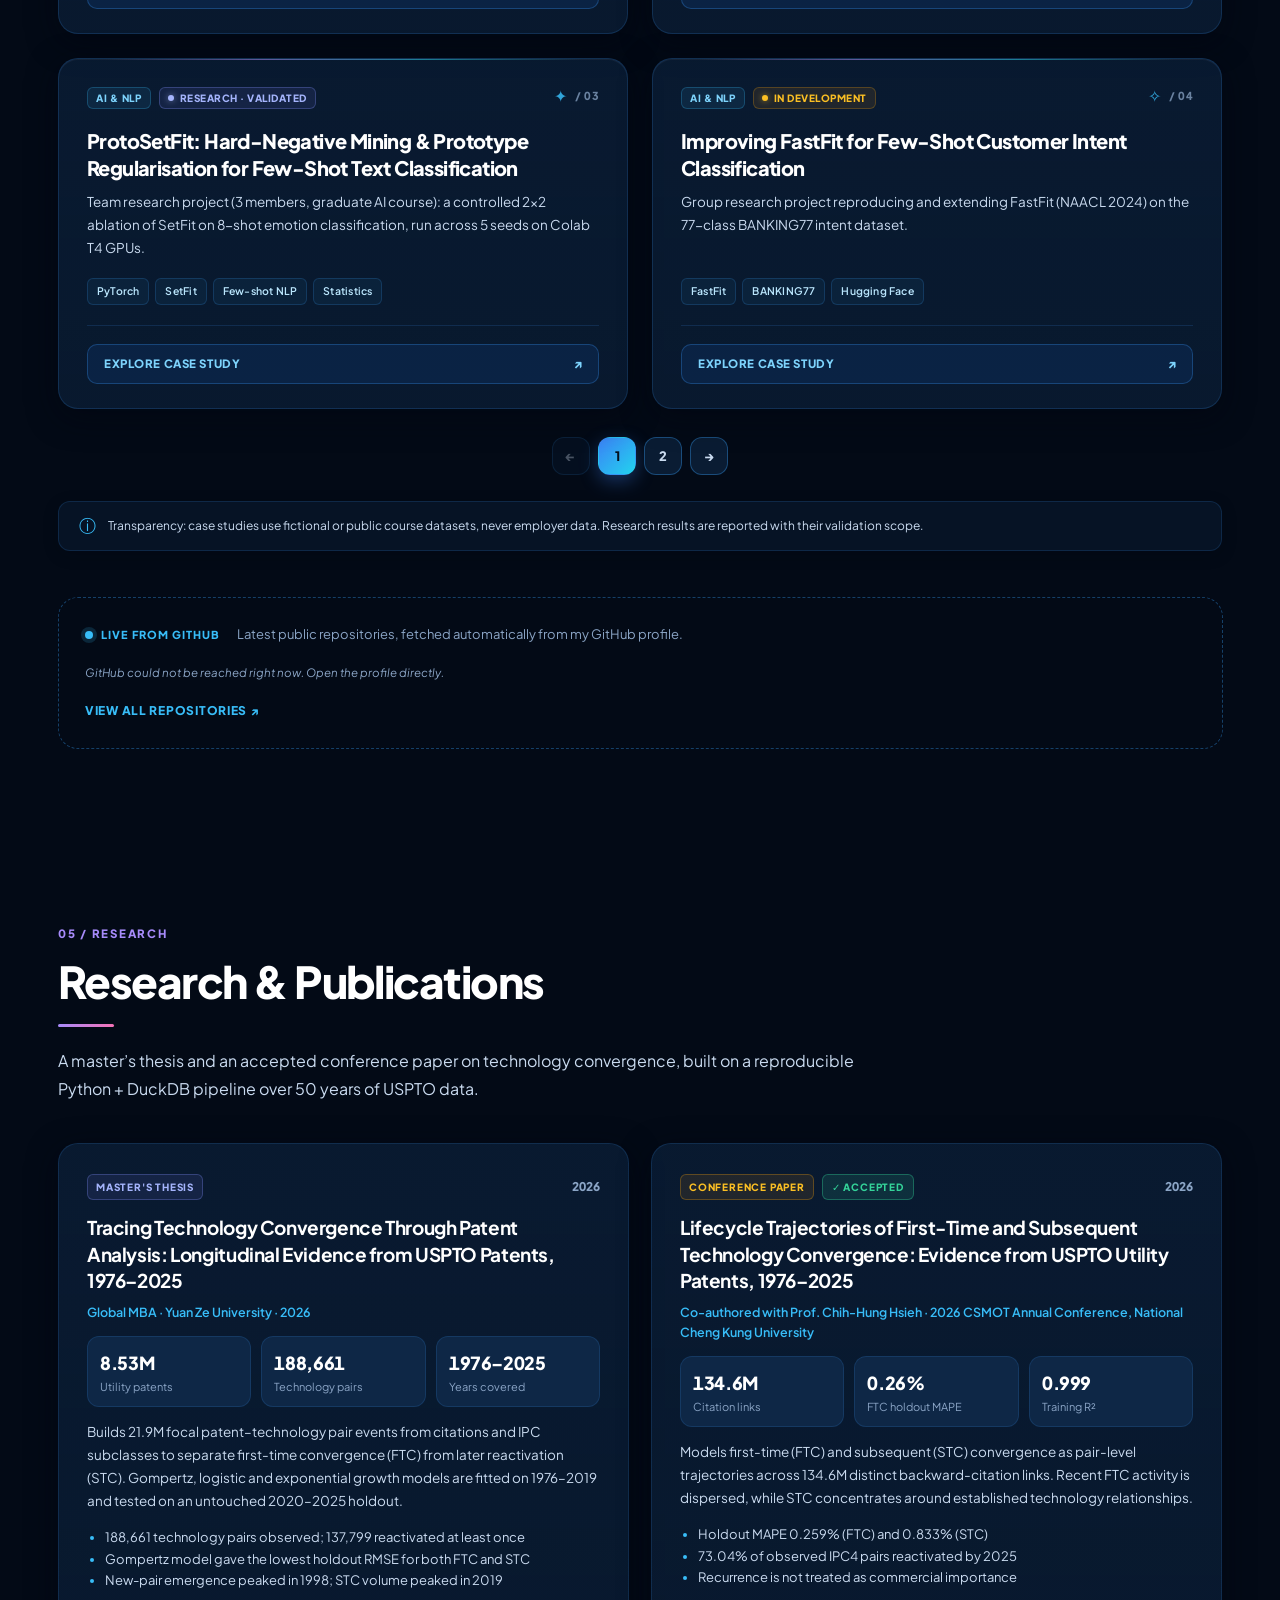
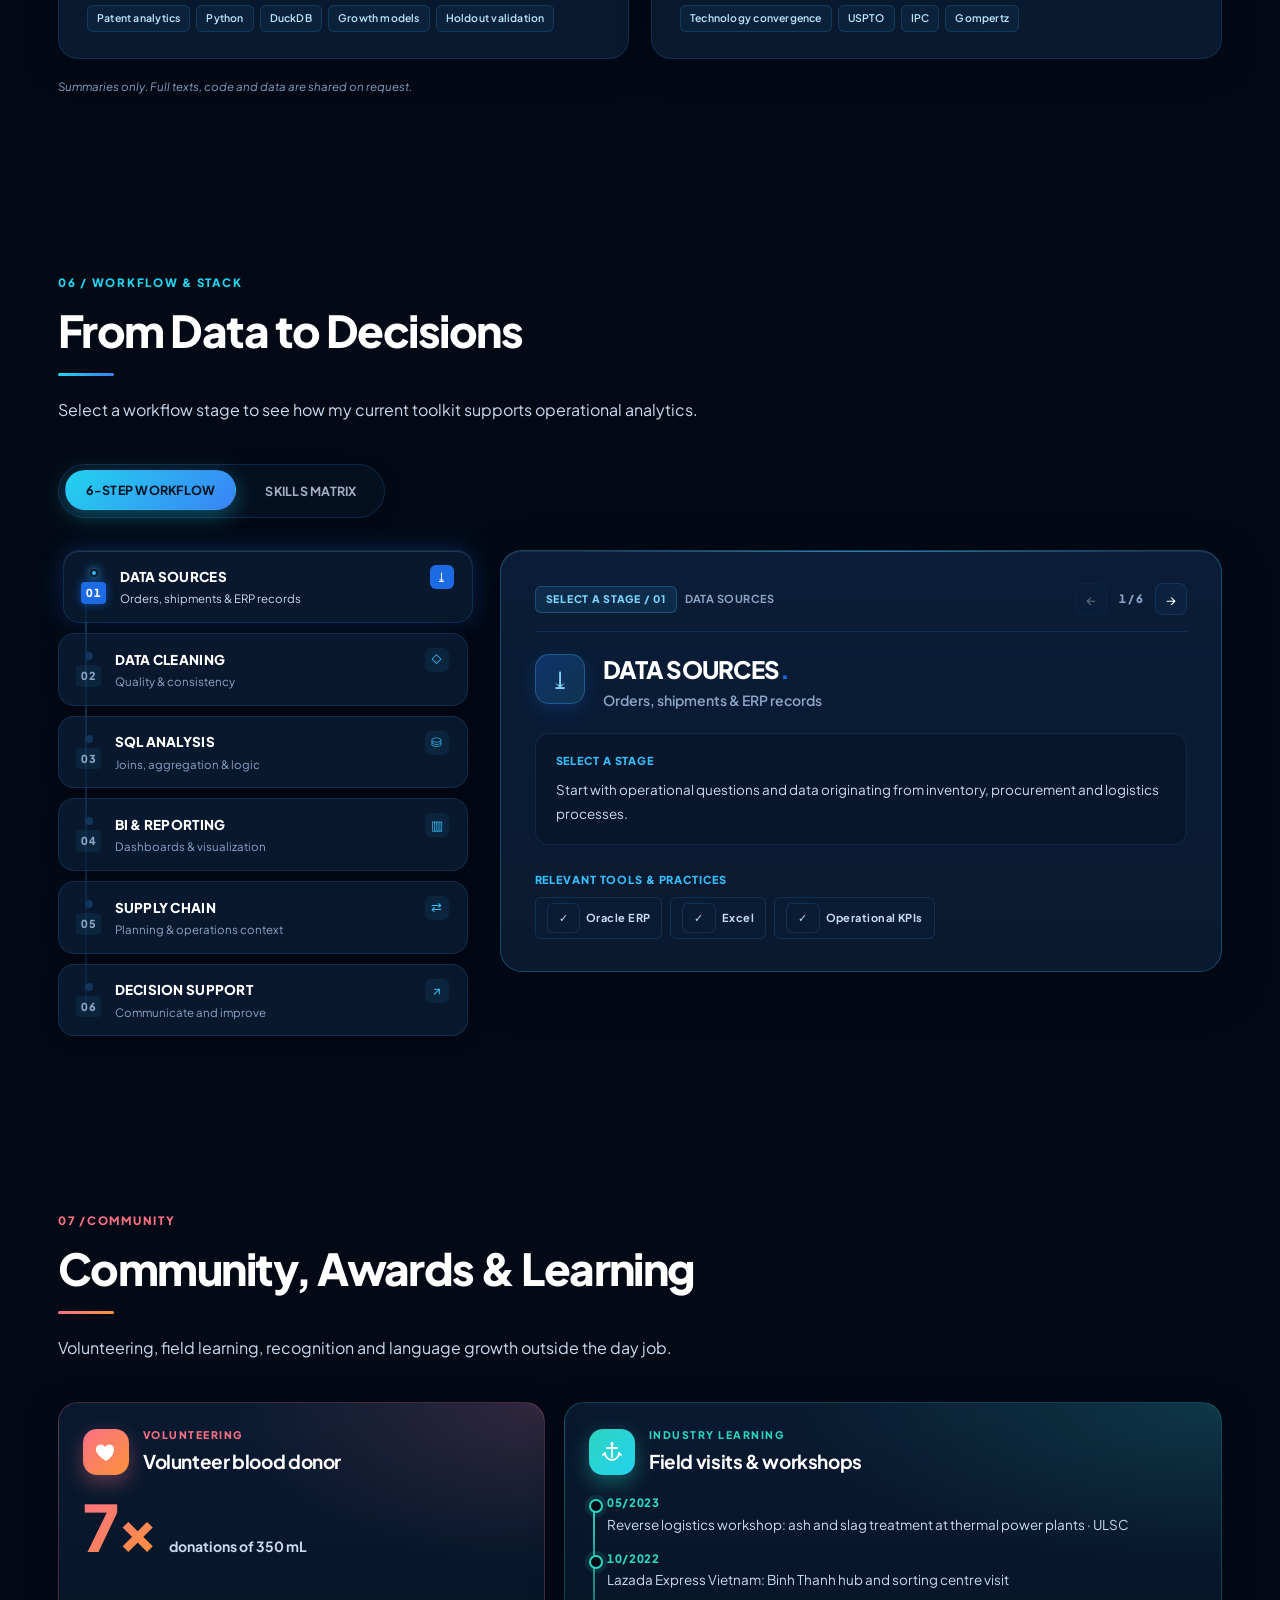
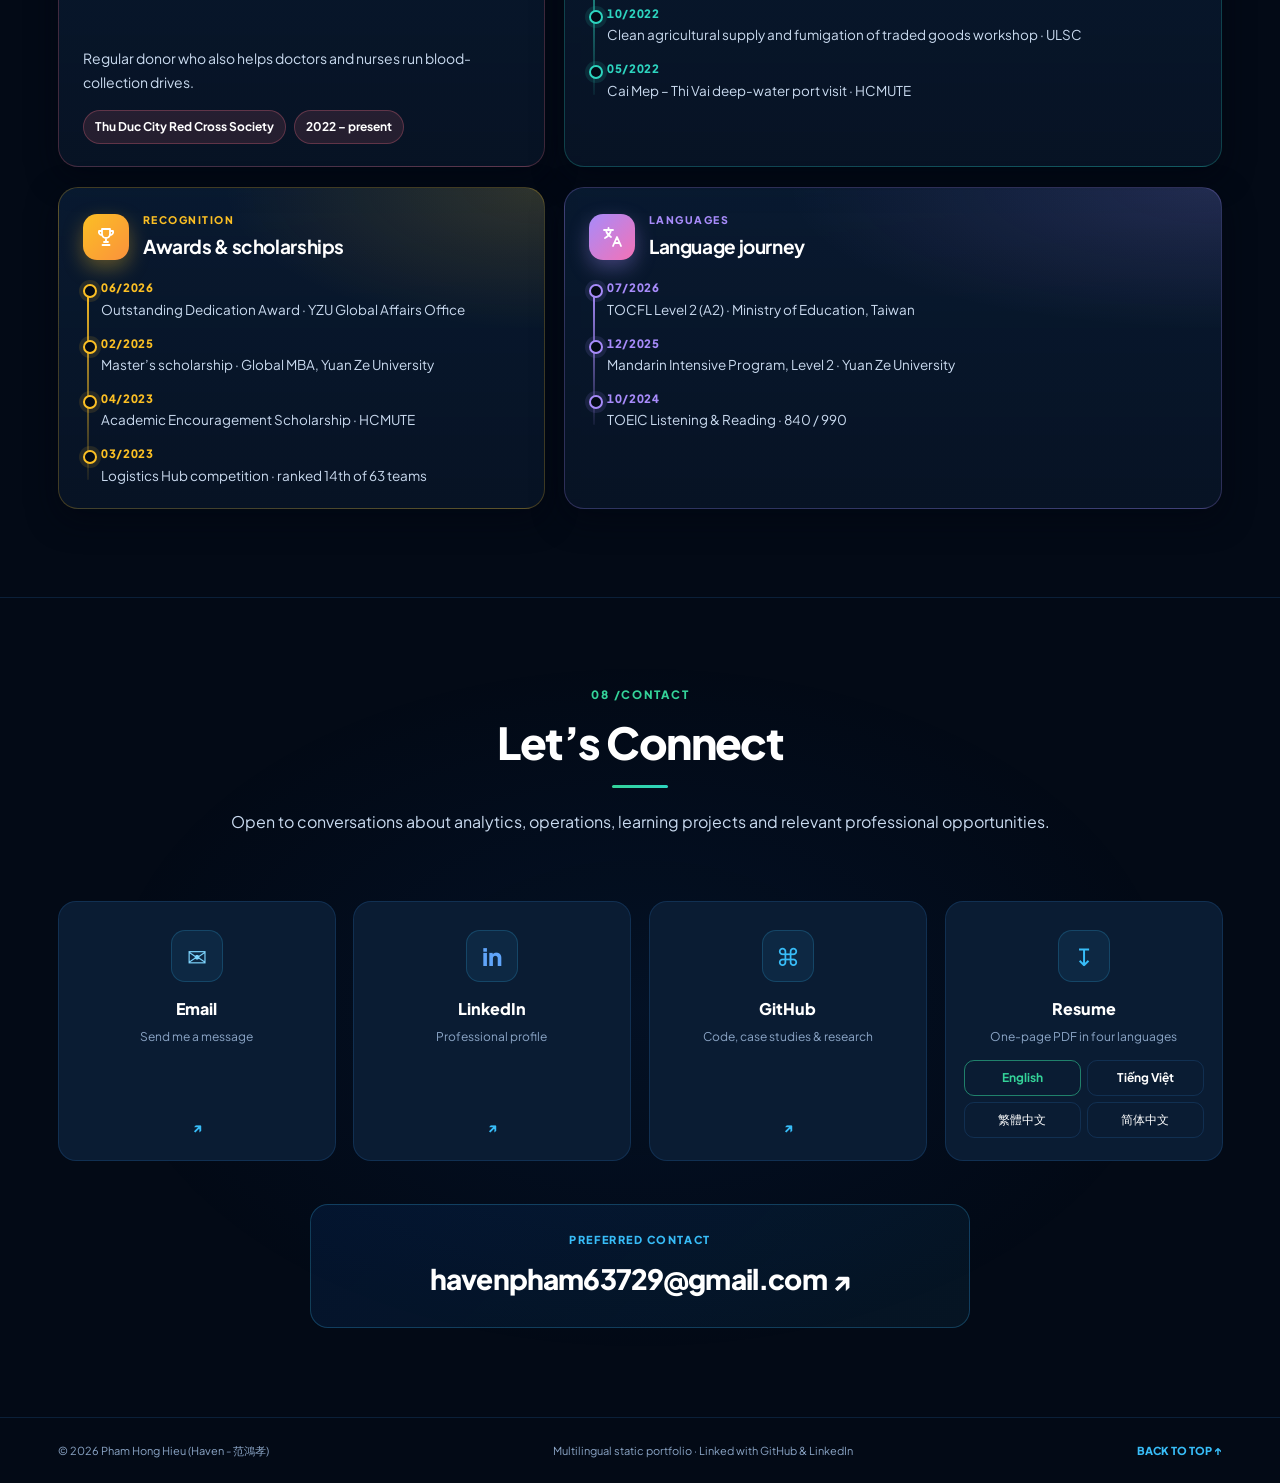
==== commit 94822c14: "Add one-page resume in four languages with per-language download menu resume/build_resume.py builds " ====
--- a/index.html
+++ b/index.html
@@ -85,7 +85,10 @@
         <div class="hero-pills"><span data-i18n="heroPillSupply">SUPPLY CHAIN</span><span>SQL</span><span>POWER BI</span><span>PYTHON</span><span data-i18n="heroPillLogistics">LOGISTICS</span><span>ORACLE ERP</span></div>
         <div class="hero-buttons">
           <a class="btn btn-primary" href="#projects"><span data-i18n="exploreWork">VIEW MY PROJECTS</span><span aria-hidden="true">↗</span></a>
-          <a class="btn btn-outline" href="assets/Pham_Hong_Hieu_CV_DRAFT.pdf" target="_blank" rel="noopener"><span data-i18n="viewResume">DOWNLOAD CV</span><span aria-hidden="true">↗</span></a>
+          <div class="cv-menu" id="cv-menu">
+            <button class="btn btn-outline" id="cv-toggle" type="button" aria-expanded="false" aria-controls="cv-options"><span data-i18n="viewResume">DOWNLOAD CV</span><span class="cv-caret" aria-hidden="true">▾</span></button>
+            <div class="cv-options" id="cv-options" role="group" hidden></div>
+          </div>
           <button class="btn btn-outline" id="copy-email" type="button"><span aria-hidden="true">▣</span><span data-i18n="copyEmail">Copy Email</span></button>
         </div>
         <div class="hero-socials">
--- a/enhance.css
+++ b/enhance.css
@@ -676,6 +676,64 @@
 #contact .contact-card:hover { border-color: rgba(var(--sa-rgb), 0.6); }
 
 /* --------------------------------------------------------------------------
+   RESUME DOWNLOADS (one PDF per language)
+   -------------------------------------------------------------------------- */
+.hero-buttons { position: relative; z-index: 6; } /* keeps the open menu above the social links */
+.cv-menu { position: relative; display: inline-flex; }
+.cv-menu .btn { width: 100%; }
+.cv-caret { transition: transform 0.2s ease; }
+.cv-menu .btn[aria-expanded="true"] .cv-caret { transform: rotate(180deg); }
+.cv-options {
+  position: absolute;
+  top: calc(100% + 8px);
+  left: 0;
+  z-index: 40;
+  min-width: 240px;
+  padding: 6px;
+  display: grid;
+  gap: 2px;
+  background: var(--surface);
+  border: 1px solid var(--line);
+  border-radius: 14px;
+  box-shadow: 0 18px 40px var(--shadow);
+}
+.cv-options[hidden] { display: none; }
+.cv-option {
+  display: flex;
+  align-items: center;
+  justify-content: space-between;
+  gap: 14px;
+  min-height: 44px;
+  padding: 8px 12px;
+  border-radius: 10px;
+  color: var(--text);
+  font-size: 14px;
+  font-weight: 650;
+  text-decoration: none;
+}
+.cv-option:hover, .cv-option:focus-visible { background: rgba(56, 189, 248, 0.12); }
+.cv-option small { color: var(--soft); font-size: 11px; font-weight: 800; letter-spacing: 0.06em; }
+.cv-option.current small { color: var(--accent); }
+.contact-card.resume-card { cursor: default; }
+.resume-langs { display: grid; grid-template-columns: repeat(2, minmax(0, 1fr)); gap: 6px; width: 100%; margin-top: auto; }
+.resume-langs a {
+  display: flex;
+  align-items: center;
+  justify-content: center;
+  min-height: 36px;
+  padding: 6px 8px;
+  border: 1px solid var(--line);
+  border-radius: 10px;
+  color: var(--text);
+  font-size: 12px;
+  font-weight: 700;
+  text-decoration: none;
+  transition: border-color 0.18s ease, background 0.18s ease;
+}
+.resume-langs a:hover, .resume-langs a:focus-visible { border-color: rgba(var(--sa-rgb), 0.7); background: rgba(var(--sa-rgb), 0.1); }
+.resume-langs a.current { border-color: rgba(var(--sa-rgb), 0.55); color: var(--sa); }
+
+/* --------------------------------------------------------------------------
    RESPONSIVE
    -------------------------------------------------------------------------- */
 @media (max-width: 900px) {
@@ -687,6 +745,10 @@
   .pager-dot { display: none; }
   .pager-status { display: inline; }
   .exp-facts div { grid-template-columns: 84px minmax(0, 1fr); }
+}
+@media (max-width: 600px) {
+  .hero-buttons .cv-menu { flex: 1; min-width: calc(50% - 8px); }
+  .cv-options { min-width: 100%; }
 }
 
 @media (prefers-reduced-motion: reduce) {
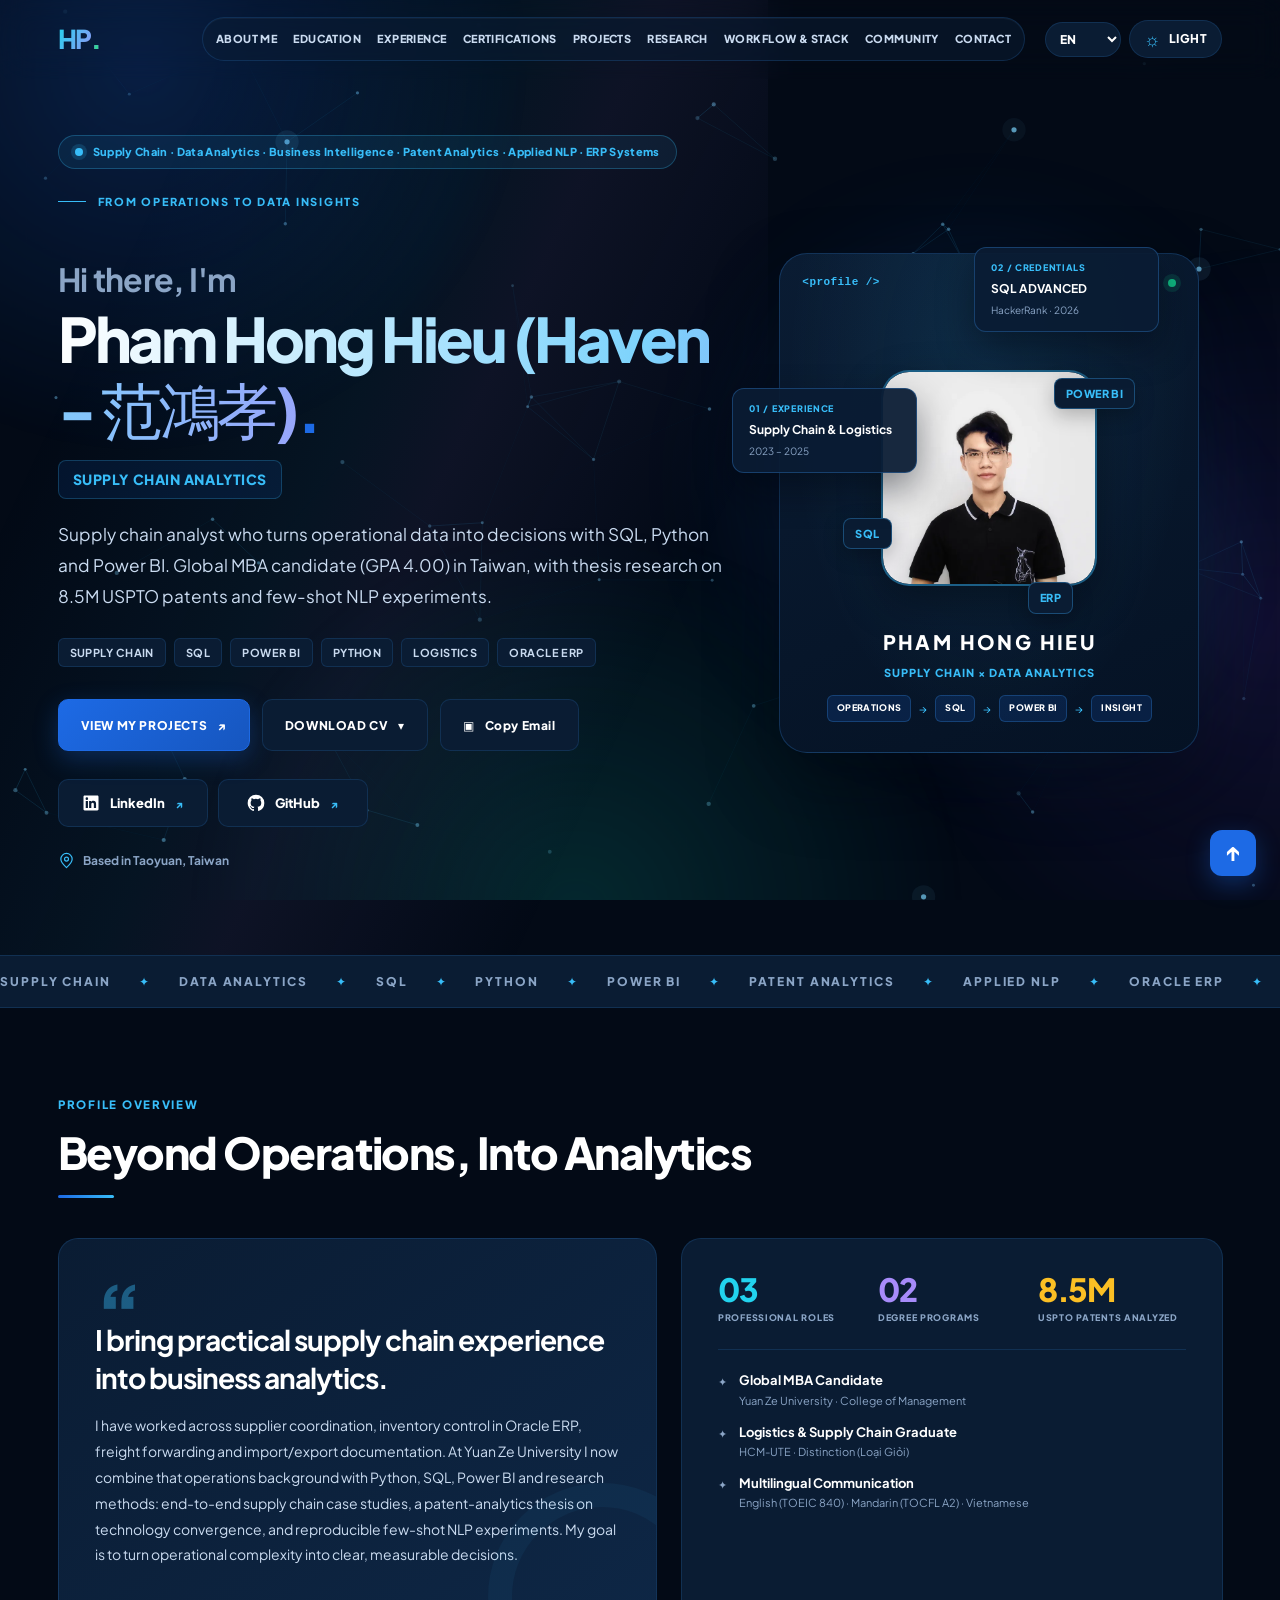
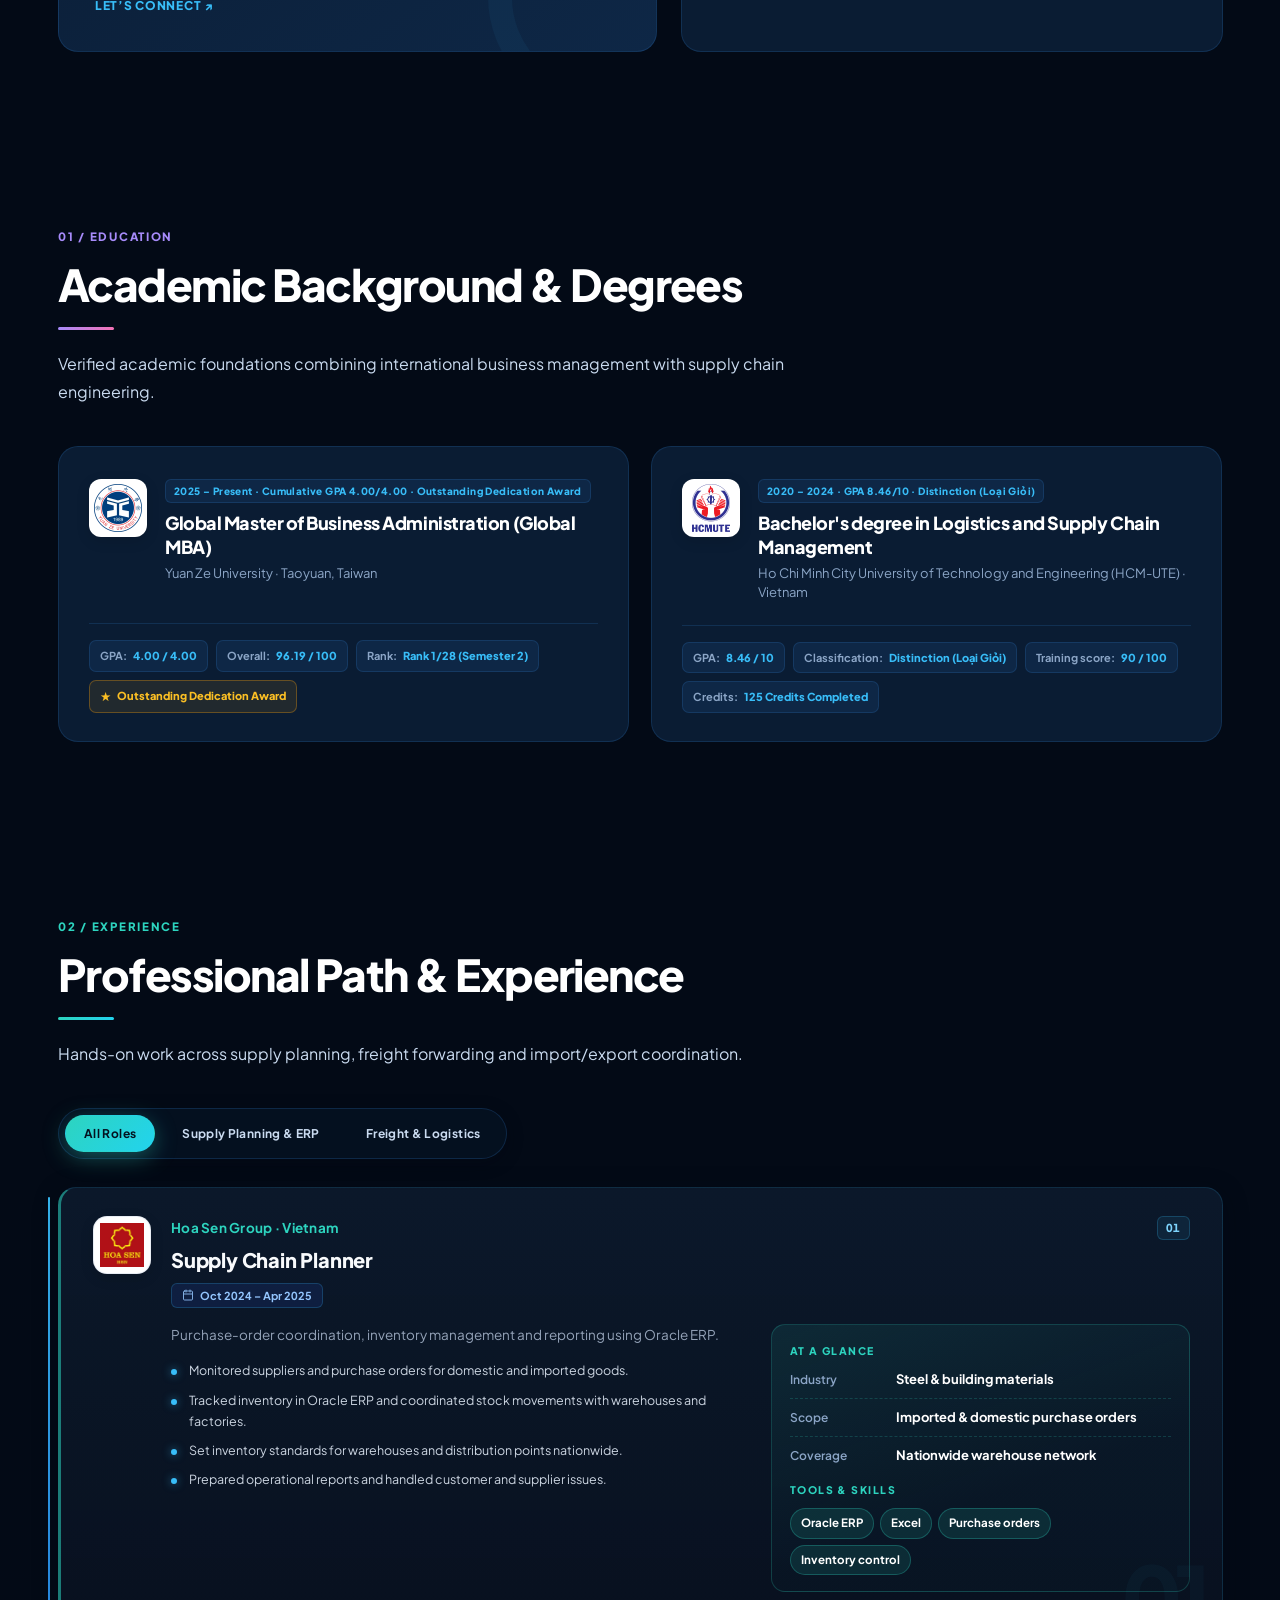
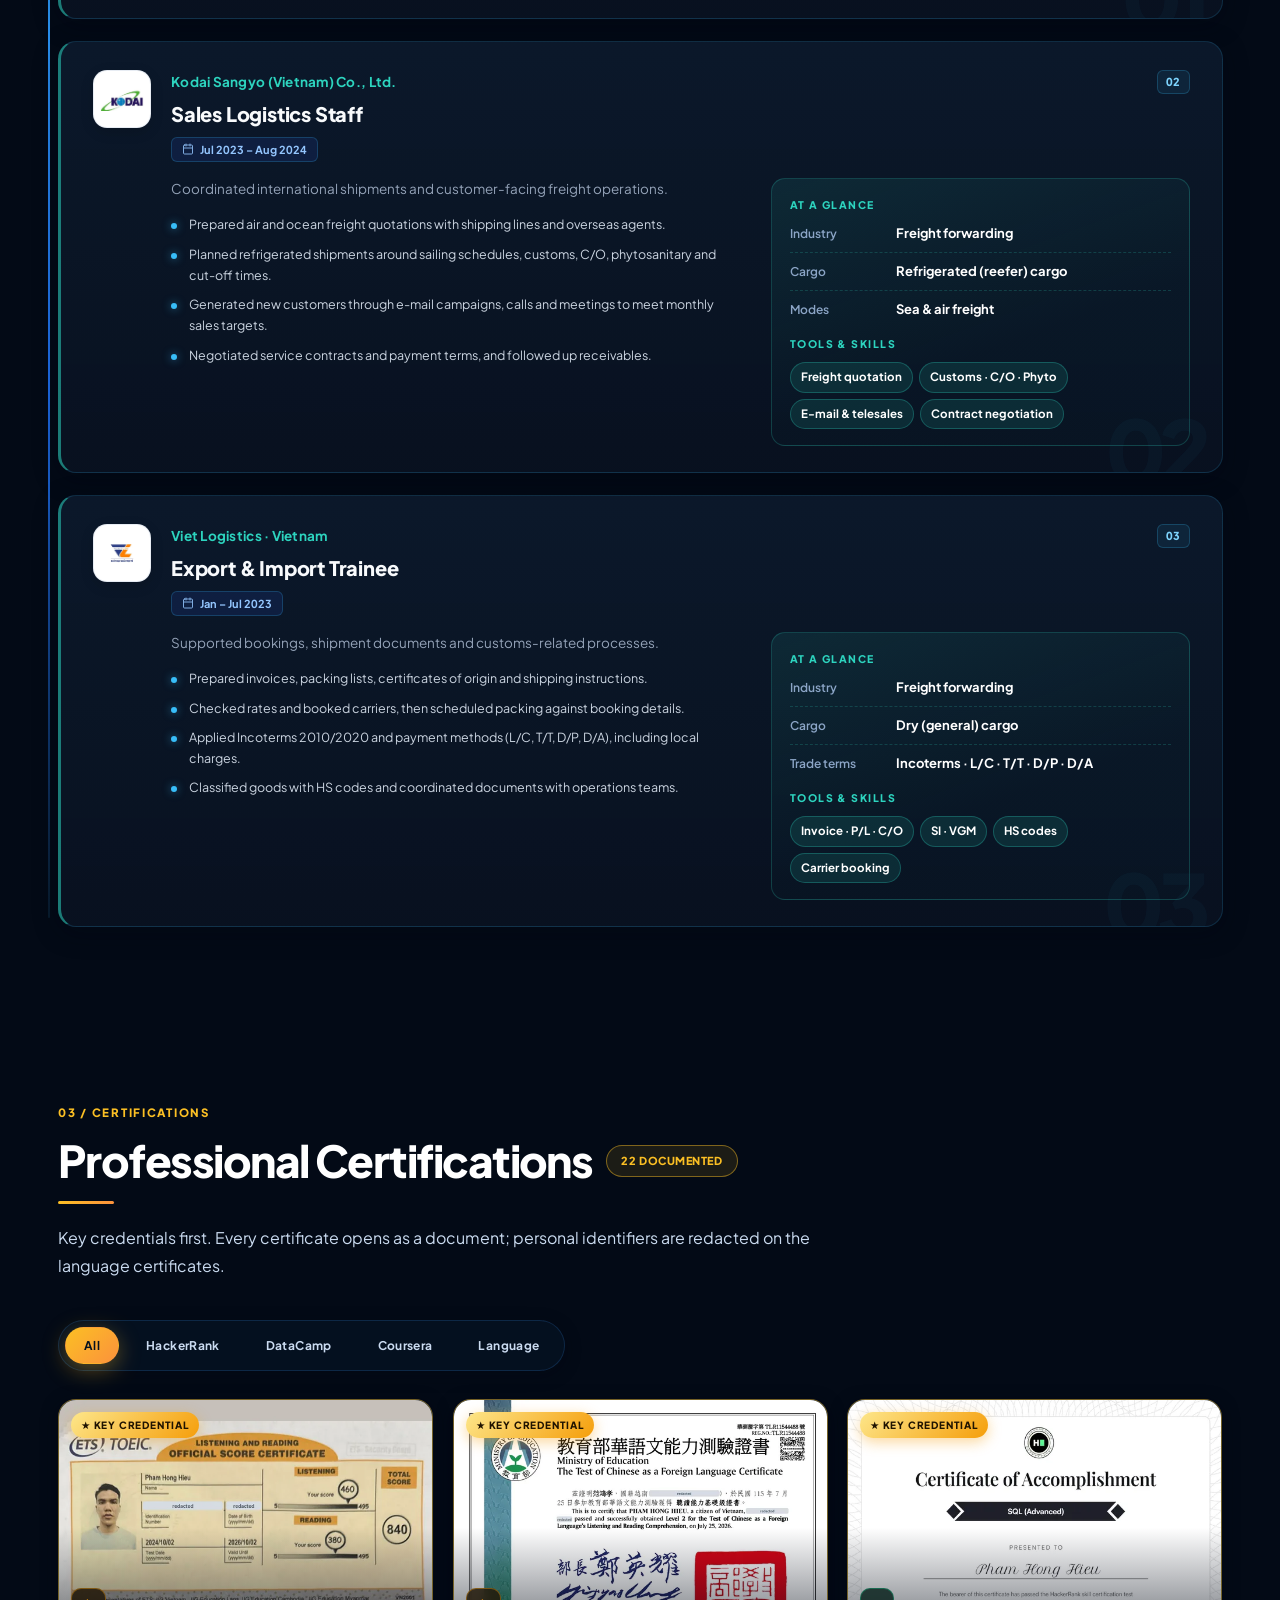
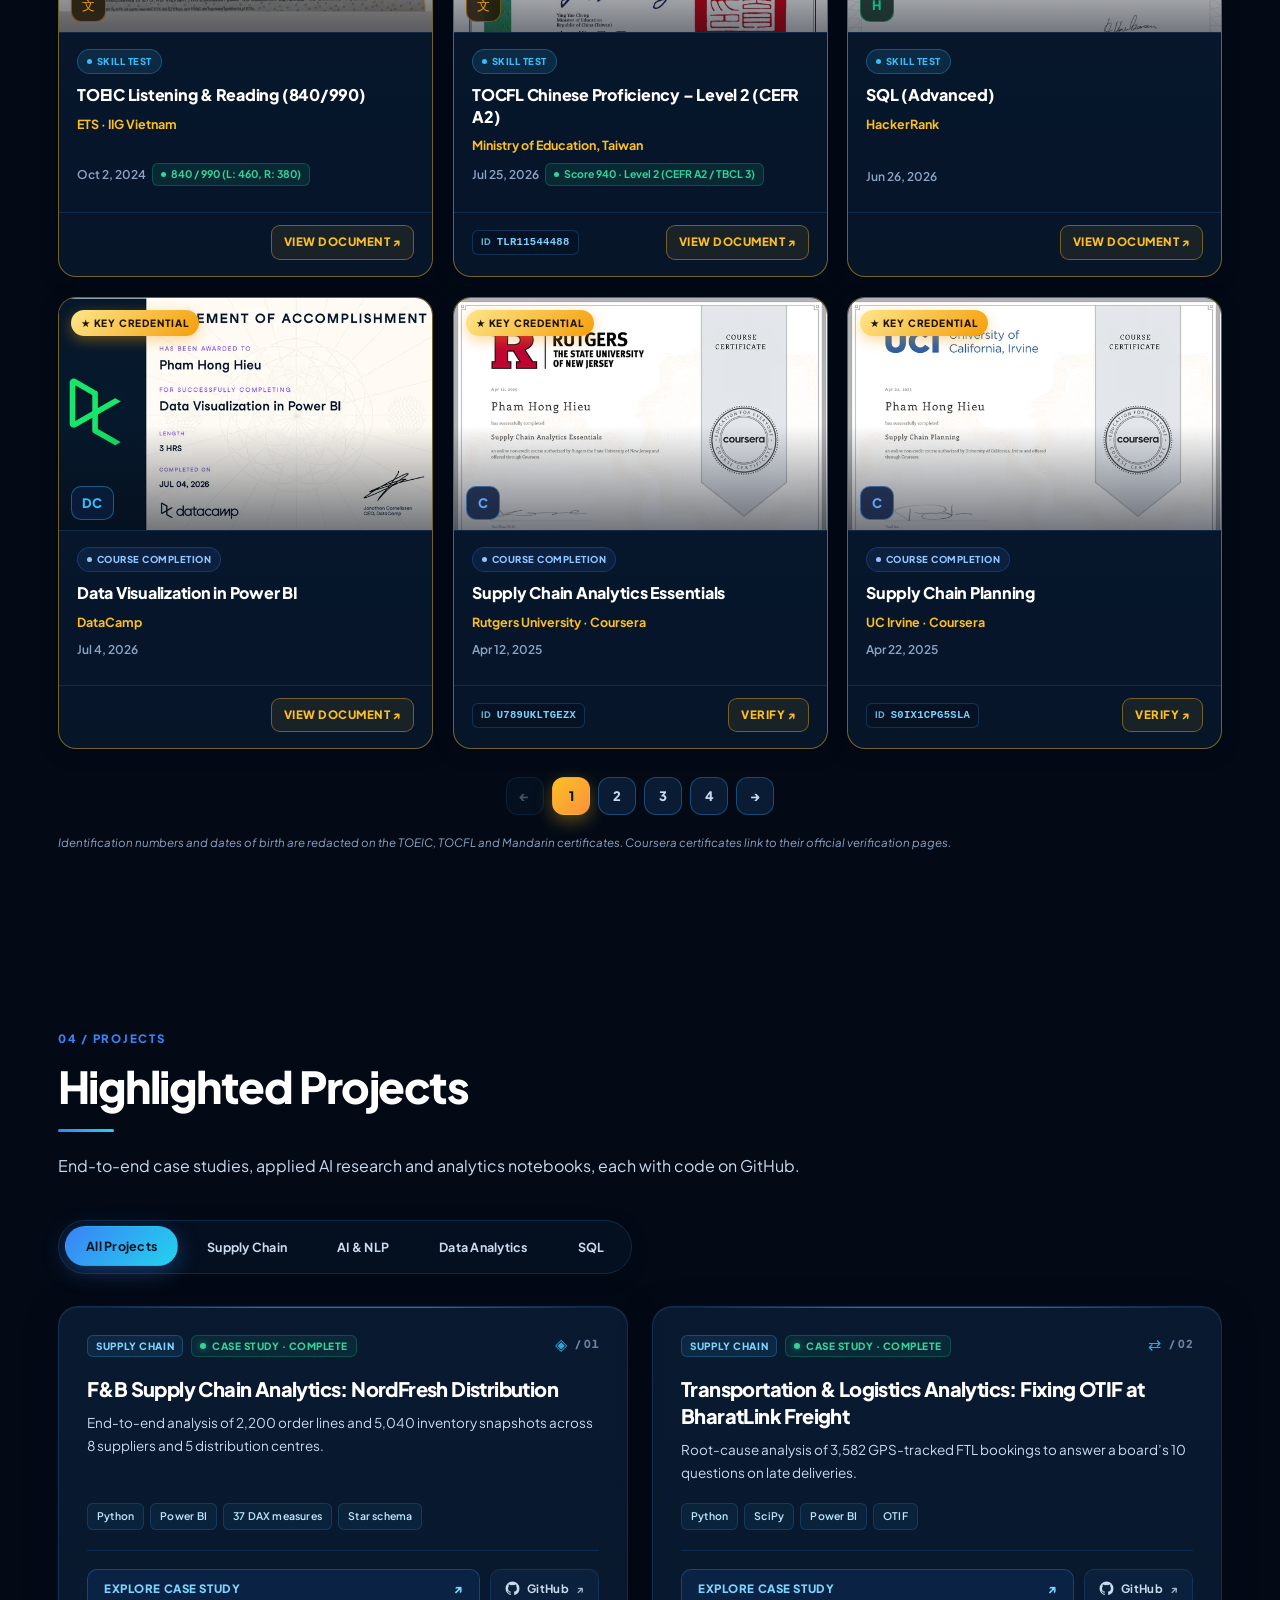
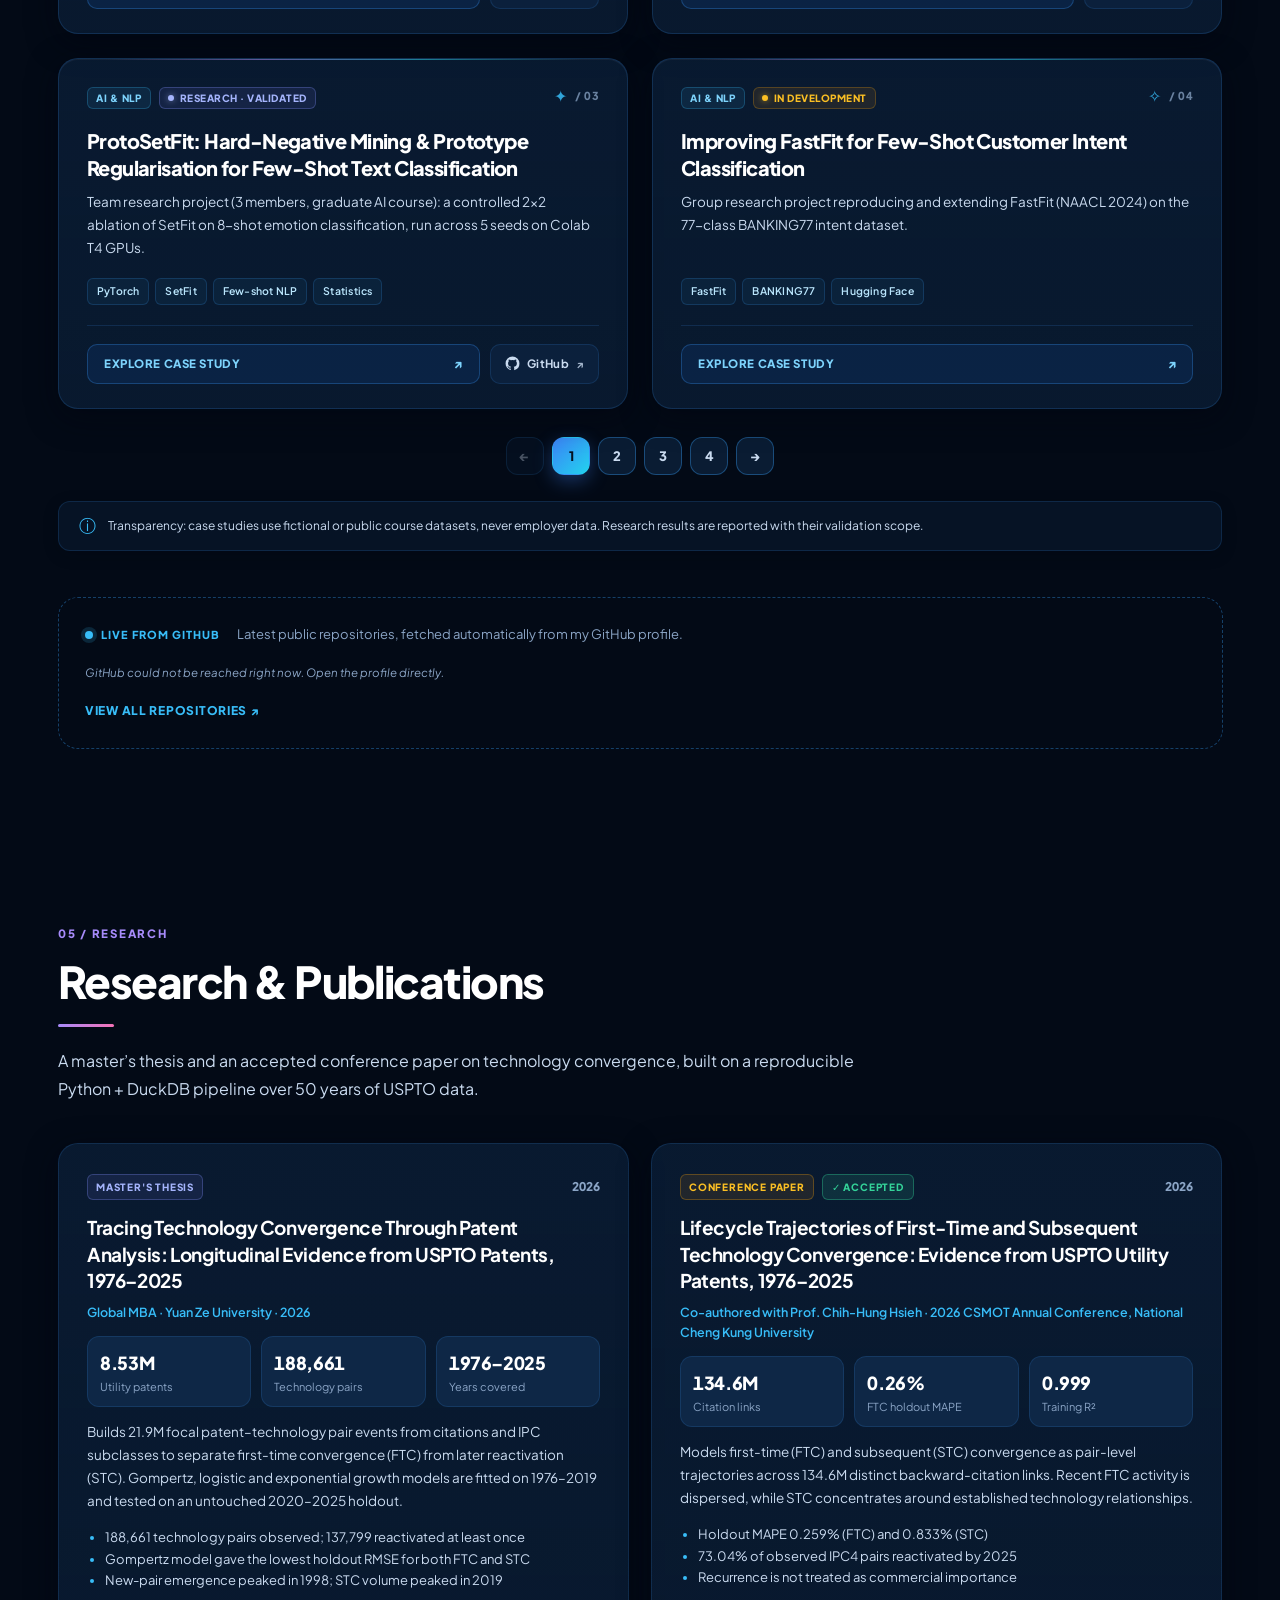
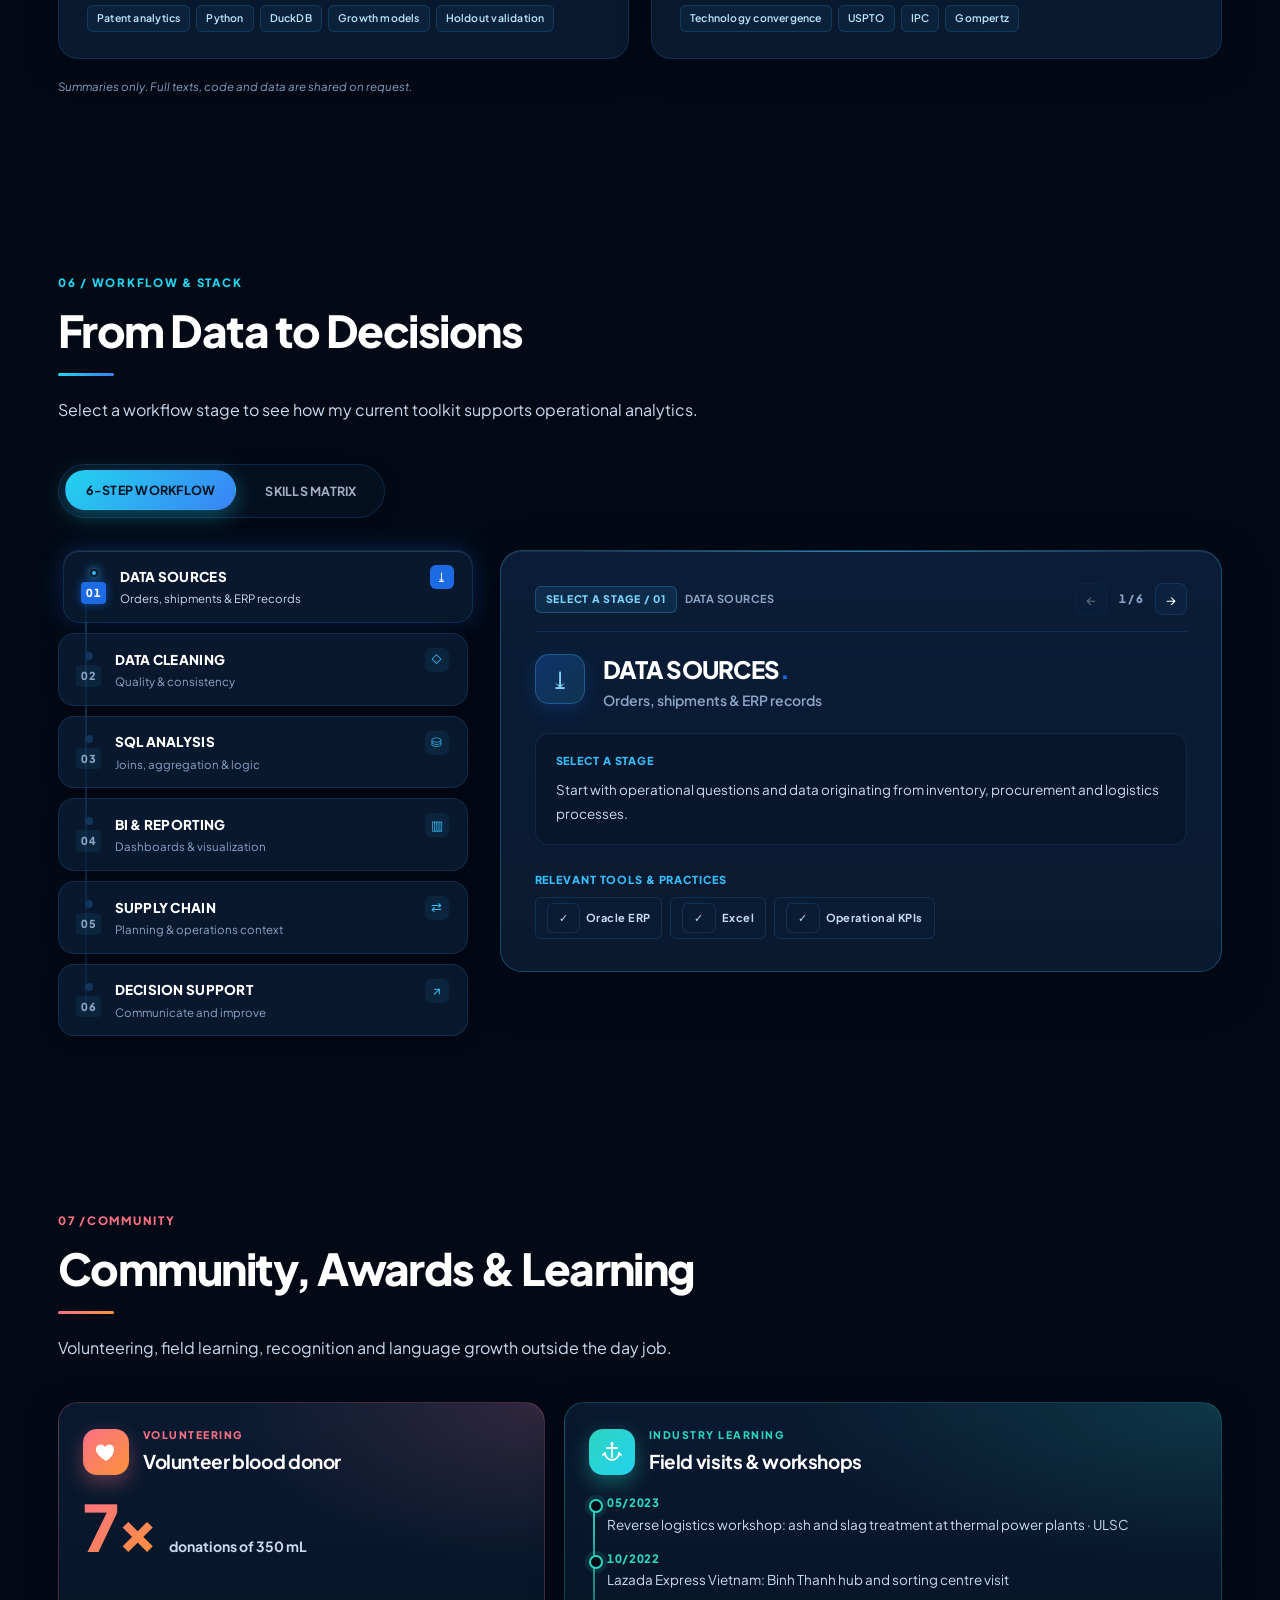
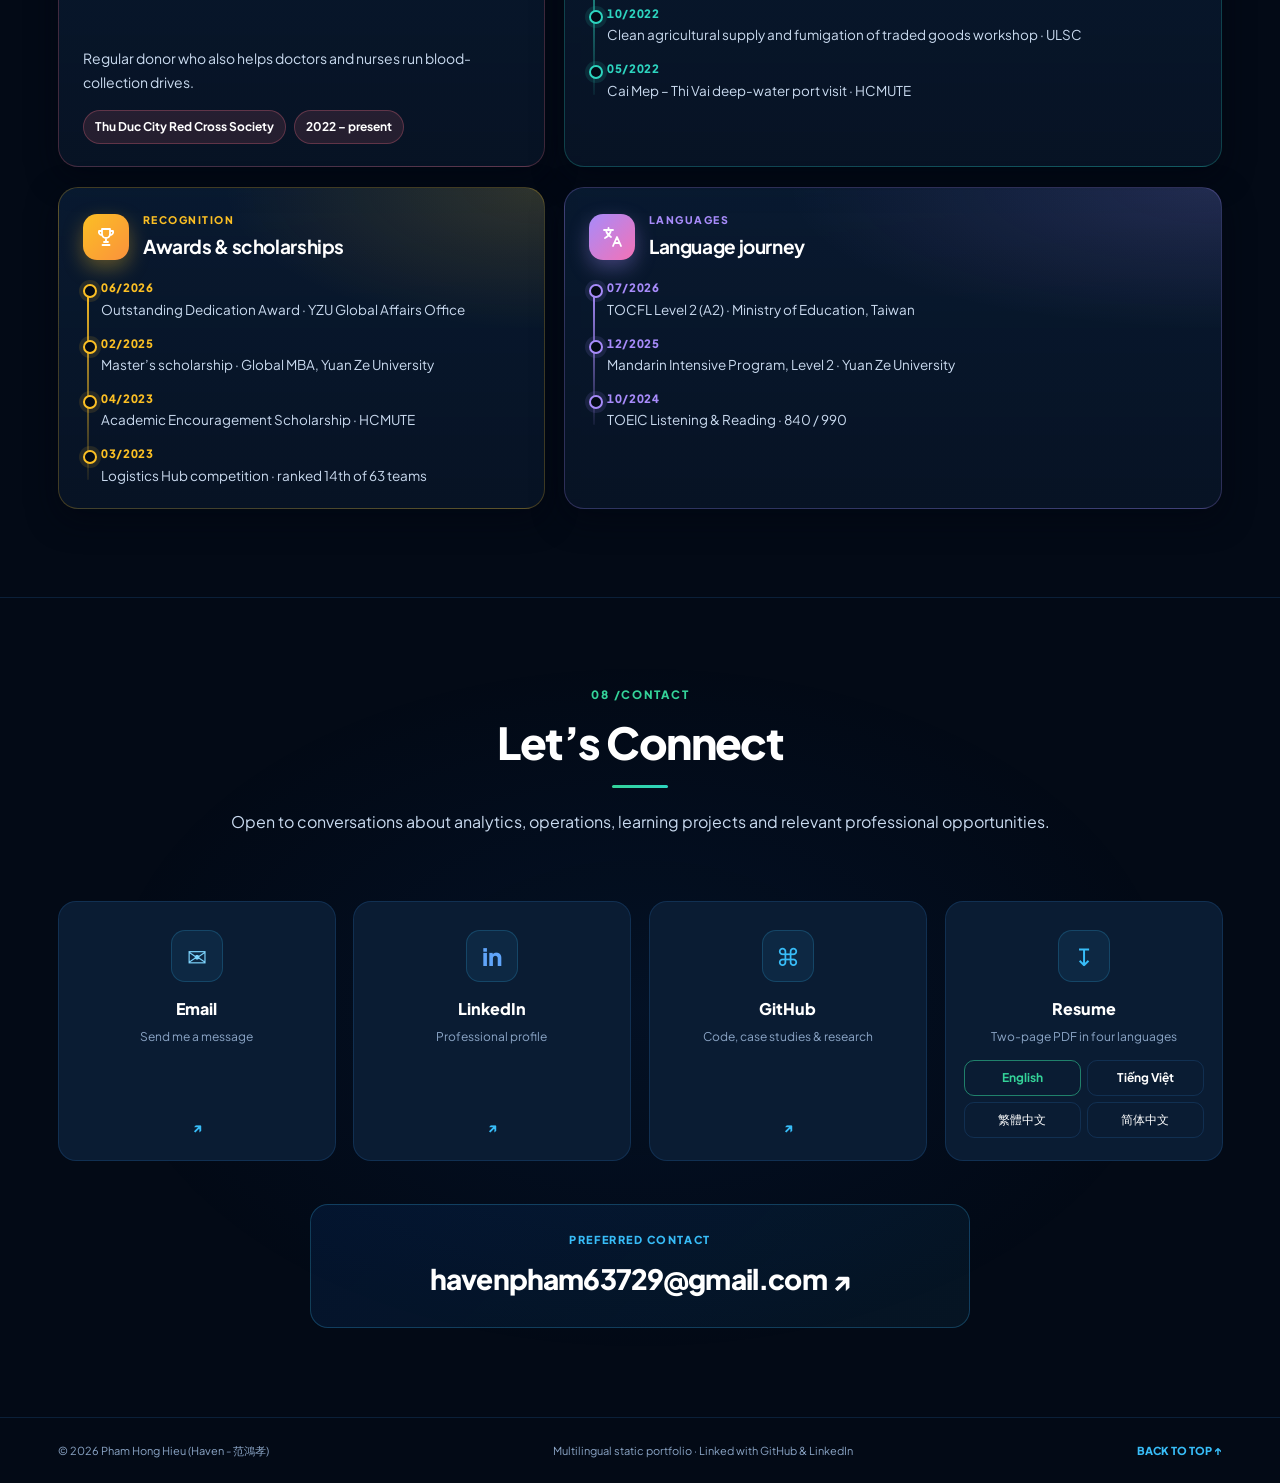
==== commit f996f7c0: "Harden the site: security headers, publish only website files, SEO and housekeeping Adds a Content-S" ====
--- a/index.html
+++ b/index.html
@@ -7,6 +7,11 @@
   <meta name="description" content="Pham Hong Hieu (Haven - 范鴻孝) — Supply Chain Analytics, Data Analytics and Applied AI Research Portfolio. Case studies, research, experience and certifications.">
   <title>Pham Hong Hieu (Haven - 范鴻孝) | Supply Chain × Data Analytics × AI Research</title>
   <link rel="canonical" href="https://haven-portfolio02.vercel.app/">
+<link rel="alternate" hreflang="en" href="https://haven-portfolio02.vercel.app/?lang=en">
+<link rel="alternate" hreflang="vi" href="https://haven-portfolio02.vercel.app/?lang=vi">
+<link rel="alternate" hreflang="zh-Hant" href="https://haven-portfolio02.vercel.app/?lang=zh-Hant">
+<link rel="alternate" hreflang="zh-Hans" href="https://haven-portfolio02.vercel.app/?lang=zh-Hans">
+<link rel="alternate" hreflang="x-default" href="https://haven-portfolio02.vercel.app/">
   <meta property="og:type" content="profile">
   <meta property="og:url" content="https://haven-portfolio02.vercel.app/">
   <meta property="og:title" content="Pham Hong Hieu (Haven) | Supply Chain × Data Analytics × AI Research">
